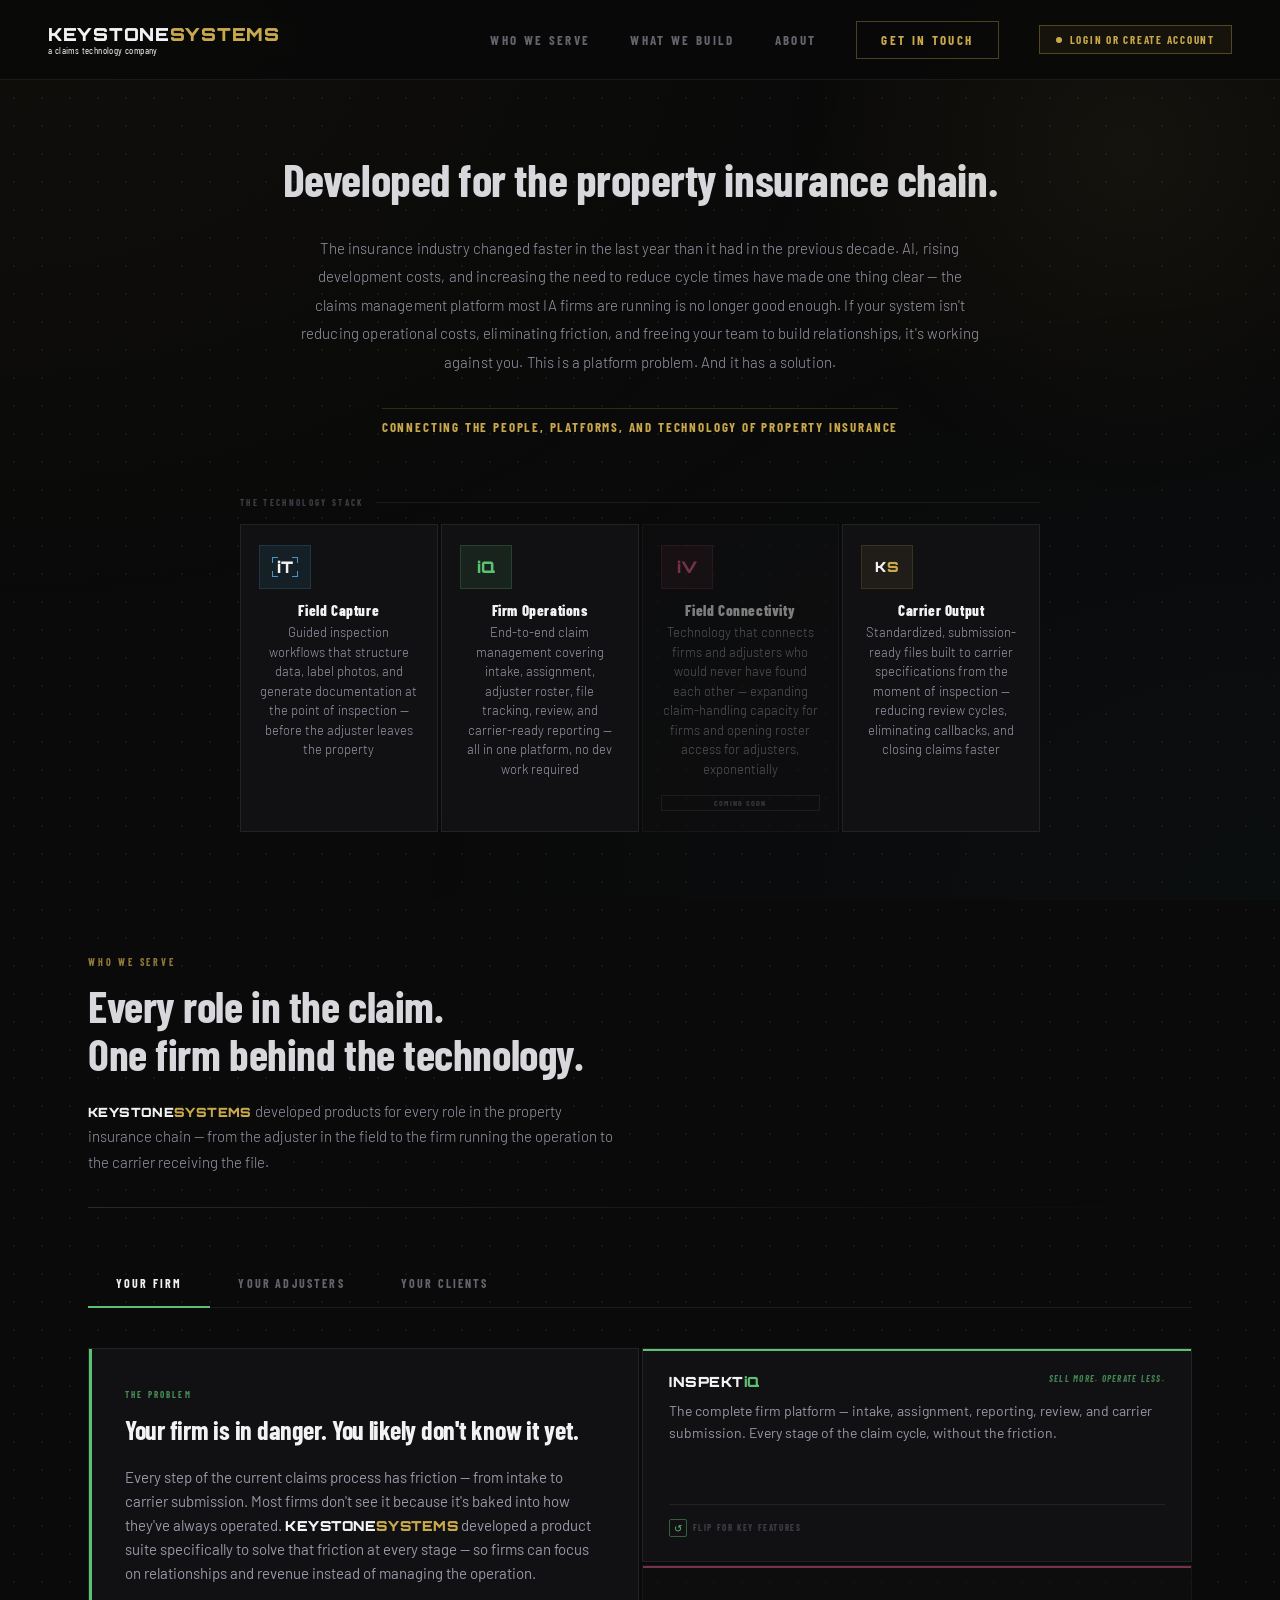
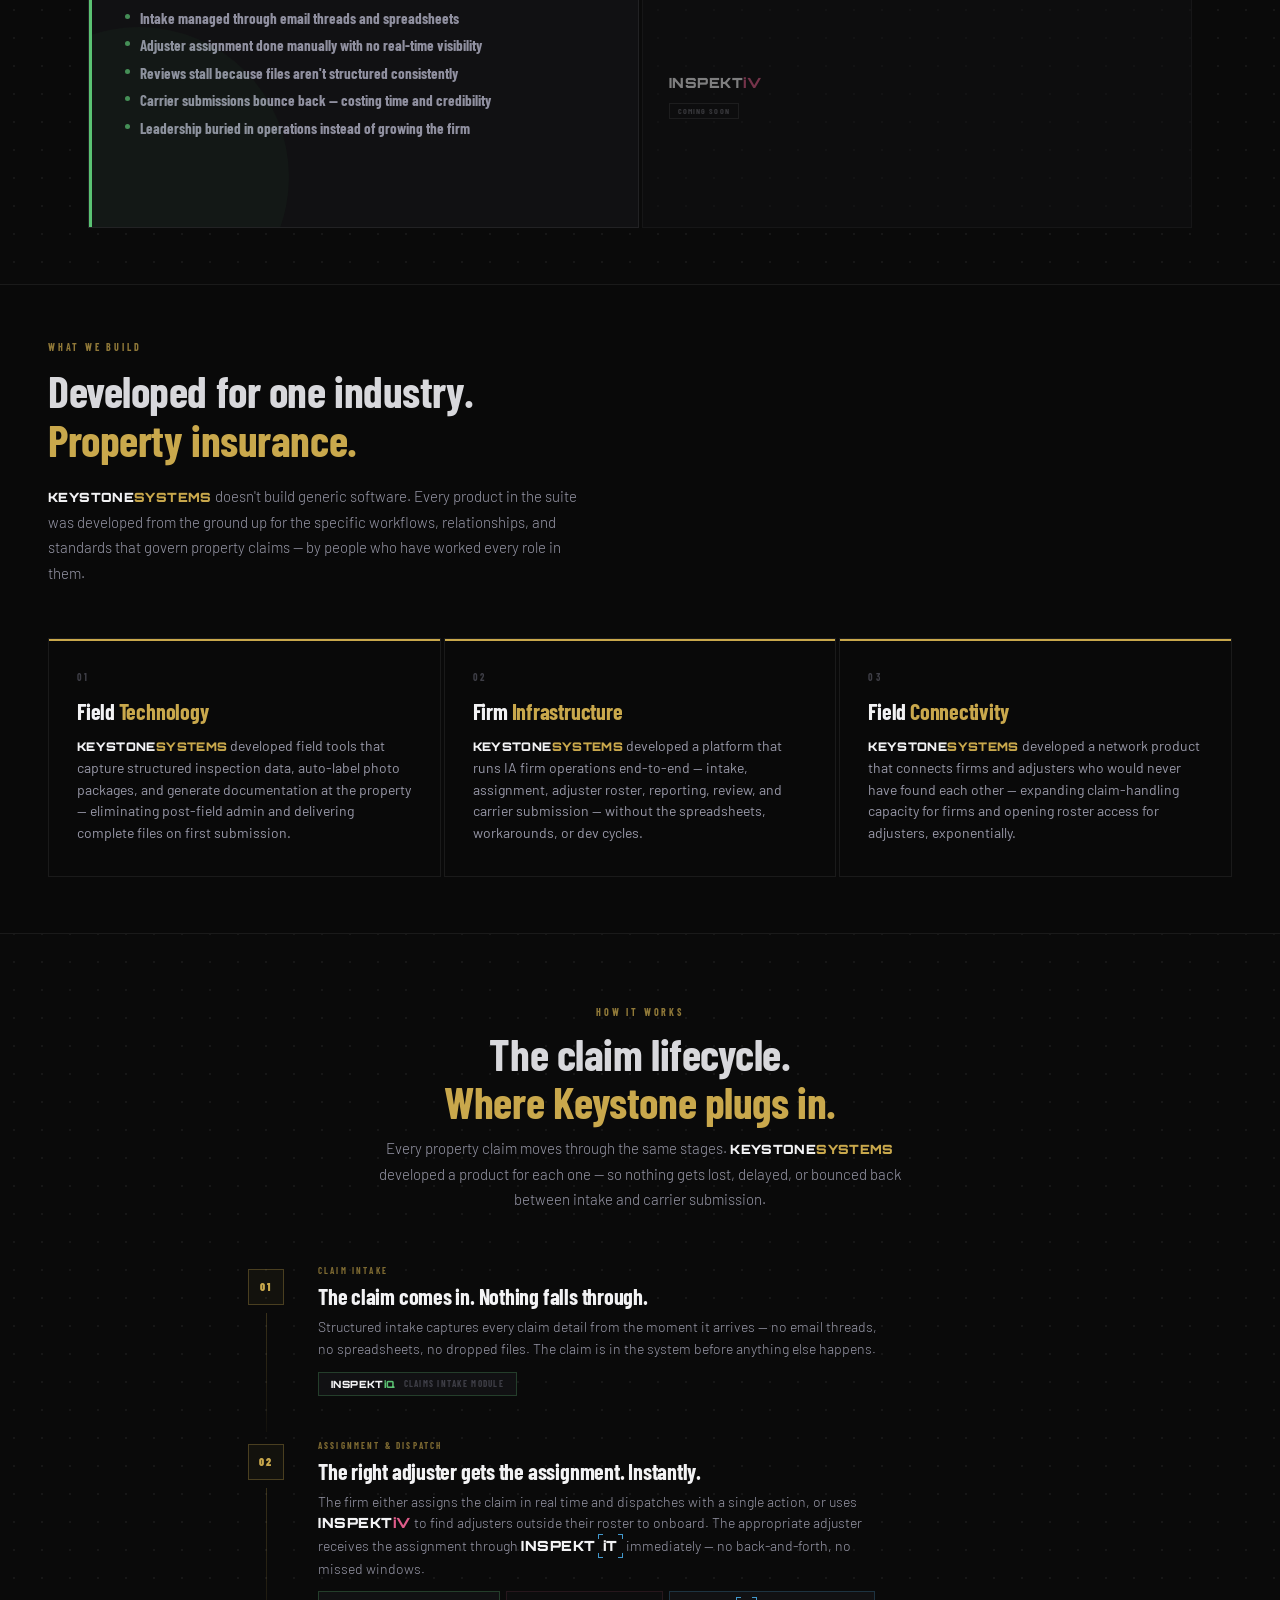
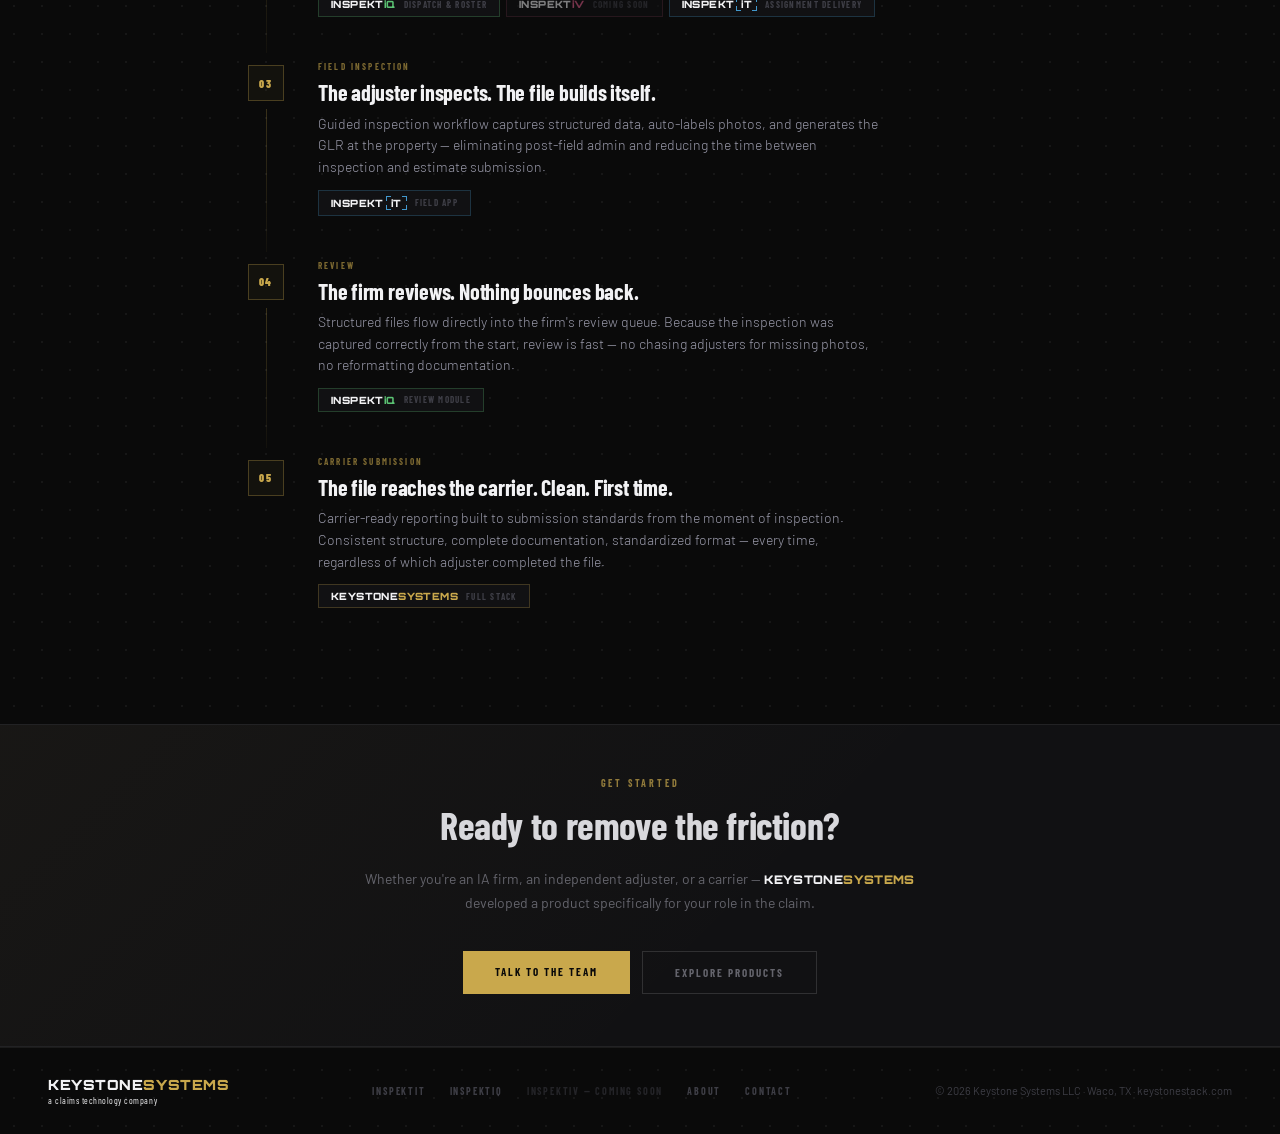
==== index.html @ b34ce280 "Update page metadata: title, meta description, OG tags, Twitter cards, and JSON-LD structured data" ====
<!DOCTYPE html>
<html lang="en">
<head>
<meta charset="UTF-8">
<meta name="viewport" content="width=device-width, initial-scale=1.0">
<title>Keystone Systems | Claims Adjusting Software & Dispatch Tools</title>
<meta name="description" content="Claims management software for IA firms. Dispatch adjusters in real time, source talent outside your roster, and deliver assignments instantly with Keystone.">
<meta name="robots" content="index, follow, max-snippet:-1, max-image-preview:large">
<meta name="keywords" content="claims adjusting software, adjuster dispatch, IA firm software, independent adjusting, roster management, claims management platform, InspektiQ, InspektiV, InspektiT">
<link rel="canonical" href="https://keystonestack.com/">
<meta property="og:title" content="Keystone Systems | Claims Adjusting Software & Dispatch Tools">
<meta property="og:description" content="Claims management software for IA firms. Dispatch adjusters in real time, source talent outside your roster, and deliver assignments instantly.">
<meta property="og:type" content="website">
<meta property="og:url" content="https://keystonestack.com">
<meta property="og:image" content="https://keystonestack.com/og-image.png">
<meta name="twitter:card" content="summary_large_image">
<meta name="twitter:title" content="Keystone Systems | Claims Adjusting Software & Dispatch Tools">
<meta name="twitter:description" content="Claims management software for IA firms. Dispatch, source, and assign adjusters — all from one platform.">
<link rel="stylesheet" href="assets/css/shared.css">
<script type="application/ld+json">
{
  "@context": "https://schema.org",
  "@type": "SoftwareApplication",
  "name": "Keystone Systems",
  "applicationCategory": "BusinessApplication",
  "operatingSystem": "Web",
  "url": "https://keystonestack.com",
  "description": "Claims adjusting software suite for independent adjusting firms. Includes InspektiQ for real-time dispatch and roster management, InspektiV for sourcing adjusters outside your roster, and InspektiT for instant assignment delivery.",
  "offers": {
    "@type": "Offer",
    "price": "0",
    "priceCurrency": "USD",
    "description": "Contact for pricing"
  },
  "provider": {
    "@type": "Organization",
    "name": "Keystone Systems LLC",
    "url": "https://keystonestack.com"
  },
  "featureList": [
    "Real-time adjuster dispatch",
    "Roster management",
    "Adjuster sourcing and onboarding",
    "Instant assignment delivery",
    "Claims workflow automation"
  ]
}
</script>
<style>
  body {
    background-image: radial-gradient(rgba(255,255,255,0.055) 1px, transparent 1px);
    background-size: 28px 28px;
    overflow-x: hidden;
  }

  html { scroll-behavior: smooth; }

  /* Soft vignette */
  body::before {
    content: '';
    position: fixed; inset: 0;
    background:
      radial-gradient(ellipse at 0% 0%, rgba(201,168,76,0.03) 0%, transparent 50%),
      radial-gradient(ellipse at 100% 100%, rgba(66,152,204,0.03) 0%, transparent 50%);
    pointer-events: none; z-index: 0;
  }

  .z1 { position: relative; z-index: 1; }

  /* ══════════════════════════
     NAV
  ══════════════════════════ */
  nav {
    position: fixed; top: 0; left: 0; right: 0;
    z-index: 100;
    background: rgba(9,9,9,0.92);
    backdrop-filter: blur(12px);
    -webkit-backdrop-filter: blur(12px);
    border-bottom: 1px solid var(--border);
    display: flex; align-items: center;
    justify-content: space-between;
    padding: 0 48px;
    height: 80px;
  }

  .nav-wordmark {
    text-decoration: none;
    display: inline-block;
    line-height: 1;
  }
  .nav-wordmark-line1 {
    font-family: 'Orbitron', sans-serif;
    font-size: 18px; font-weight: 900;
    letter-spacing: .04em;
    color: var(--white);
    display: block;
    white-space: nowrap;
  }
  .nav-wordmark-line1 .sys { color: var(--bronze); }
  .nav-sub {
    font-family: 'Barlow Condensed', sans-serif;
    font-size: 10px; font-weight: 400;
    letter-spacing: .04em;
    color: var(--white);
    display: block;
    margin-top: 2px;
    transform-origin: left center;
    white-space: nowrap;
  }

  .nav-links {
    display: flex; align-items: center; gap: 40px;
  }
  .nav-link {
    font-family: 'Barlow Condensed', sans-serif;
    font-size: 13px; font-weight: 700;
    letter-spacing: .18em; text-transform: uppercase;
    color: var(--muted); text-decoration: none;
    transition: color .2s;
  }
  .nav-link:hover { color: var(--white); }

  .nav-cta {
    font-family: 'Barlow Condensed', sans-serif;
    font-size: 13px; font-weight: 700;
    letter-spacing: .18em; text-transform: uppercase;
    color: var(--bronze);
    border: 1px solid rgba(201,168,76,.35);
    padding: 10px 24px;
    text-decoration: none;
    transition: background .2s, color .2s;
  }
  .nav-cta:hover {
    background: var(--bronze);
    color: var(--black);
  }

  /* ══════════════════════════
     HERO
  ══════════════════════════ */
  .hero {
    min-height: 100vh;
    display: flex; flex-direction: column;
    justify-content: center;
    padding: 140px 48px 52px;
    position: relative; overflow: hidden;
    text-align: center;
    align-items: center;
  }

  .hero::after {
    content: '';
    position: absolute;
    top: -200px; right: -200px;
    width: 700px; height: 700px;
    border-radius: 50%;
    background: radial-gradient(circle, rgba(201,168,76,0.06) 0%, transparent 70%);
    pointer-events: none;
  }

  .hero-inner {
    max-width: 800px;
    margin: 0 auto; width: 100%;
    display: flex; flex-direction: column;
    align-items: center;
  }

  .hero-eyebrow {
    font-family: 'Barlow Condensed', sans-serif;
    font-size: 10px; font-weight: 700;
    letter-spacing: .3em; text-transform: uppercase;
    color: var(--bronze); opacity: .8;
    margin-bottom: 24px;
    animation: fadeUp .6s ease both;
  }

  .hero-headline {
    font-family: 'Barlow Condensed', sans-serif;
    font-size: clamp(28px, 4vw, 46px);
    font-weight: 700;
    letter-spacing: -.01em;
    line-height: 1;
    color: #d8d8dc;
    max-width: 900px;
    margin-bottom: 32px;
    animation: fadeUp .6s ease .08s both;
    white-space: nowrap;
  }

  .hero-headline em {
    font-style: normal;
    color: transparent;
    -webkit-text-stroke: 1px rgba(201,168,76,.5);
  }

  .hero-sub {
    font-family: 'Barlow', sans-serif;
    font-size: 15px; font-weight: 300;
    line-height: 1.9; color: #9898a8;
    max-width: 680px;
    margin-bottom: 32px;
    animation: fadeUp .6s ease .16s both;
    text-align: center;
    letter-spacing: .01em;
  }

  .hero-tagline {
    font-family: 'Barlow Condensed', sans-serif;
    font-size: 13px; font-weight: 700;
    letter-spacing: .14em; text-transform: uppercase;
    color: var(--bronze);
    padding: 10px 0;
    border-top: 1px solid rgba(201,168,76,.2);
    display: inline-block;
    animation: fadeUp .6s ease .24s both;
  }

  /* ══════════════════════════
     TECH STACK OVERVIEW
  ══════════════════════════ */
  .stack-overview {
    margin-top: 52px;
    animation: fadeUp .6s ease .28s both;
  }

  .stack-label {
    font-family: 'Barlow Condensed', sans-serif;
    font-size: 9px; font-weight: 700;
    letter-spacing: .26em; text-transform: uppercase;
    color: var(--muted-2); margin-bottom: 16px;
    display: flex; align-items: center; gap: 12px;
  }
  .stack-label::after {
    content: ''; flex: 1; height: 1px;
    background: var(--border);
  }

  .stack-grid {
    display: grid;
    grid-template-columns: repeat(4, 1fr);
    gap: 3px;
  }

  .stack-item {
    background: var(--surface);
    border: 1px solid var(--border);
    padding: 20px 18px;
    display: flex; flex-direction: column; gap: 12px;
    transition: border-color .25s;
  }
  .stack-item:hover { border-color: var(--border-hi); }

  .stack-icon {
    width: 52px; height: 44px;
    border: 1px solid;
    display: flex; align-items: center; justify-content: center;
    flex-shrink: 0;
    padding: 0 6px;
  }

  .stack-name {
    font-family: 'Barlow Condensed', sans-serif;
    font-size: 15px; font-weight: 800;
    letter-spacing: .04em; color: var(--white);
    margin-bottom: 4px;
  }

  .stack-desc {
    font-family: 'Barlow', sans-serif;
    font-size: 13px; font-weight: 300;
    color: #9898a8; line-height: 1.5;
  }

  /* hero suite — FIX: was missing .hero-suite selector */
  .hero-suite {
    display: flex; gap: 3px;
    margin-top: 64px;
    animation: fadeUp .6s ease .32s both;
  }

  .suite-item {
    background: var(--surface);
    border: 1px solid var(--border);
    padding: 16px 20px;
    flex: 1;
    position: relative; overflow: hidden;
    transition: border-color .25s, transform .25s;
    cursor: default;
  }
  .suite-item::before {
    content: '';
    position: absolute; top: 0; left: 0; right: 0; height: 2px;
    background: var(--item-accent);
  }
  .suite-item:hover {
    border-color: color-mix(in srgb, var(--item-accent) 35%, transparent);
    transform: translateY(-2px);
  }

  .suite-wm {
    font-family: 'Orbitron', sans-serif;
    font-size: 11px; font-weight: 900;
    letter-spacing: .04em; color: var(--white);
    margin-bottom: 6px;
    display: inline-flex; align-items: center;
  }
  .suite-wm .acc { color: var(--item-accent); }

  /* iT bracket */
  .bk { position: relative; display: inline-flex; align-items: center; padding: 1px 5px; margin-left: 2px; }
  .bk .c { position: absolute; width: 5px; height: 5px; border-style: solid; border-width: 0; border-color: var(--blue); }
  .bk .c.tl { top:0;left:0;border-top-width:1.2px;border-left-width:1.2px; }
  .bk .c.tr { top:0;right:0;border-top-width:1.2px;border-right-width:1.2px; }
  .bk .c.bl { bottom:0;left:0;border-bottom-width:1.2px;border-left-width:1.2px; }
  .bk .c.br { bottom:0;right:0;border-bottom-width:1.2px;border-right-width:1.2px; }

  .suite-tag {
    font-family: 'Barlow Condensed', sans-serif;
    font-size: 10px; font-weight: 700;
    letter-spacing: .14em; text-transform: uppercase;
    color: var(--muted-2);
  }

  /* Coming Soon suite item */
  .suite-item.coming-soon {
    opacity: 0.5;
    cursor: default;
  }
  .suite-item.coming-soon:hover {
    border-color: var(--border);
    transform: none;
  }
  .coming-soon-pill {
    font-family: 'Barlow Condensed', sans-serif;
    font-size: 8px; font-weight: 700;
    letter-spacing: .14em; text-transform: uppercase;
    color: var(--muted);
    padding: 2px 8px;
    border: 1px solid var(--border-hi);
    display: inline-block;
    margin-top: 4px;
  }

  /* ══════════════════════════
     SECTION SHARED
  ══════════════════════════ */
  section {
    padding: 56px 48px;
    max-width: 1200px;
    margin: 0 auto;
  }

  .section-eyebrow {
    font-family: 'Barlow Condensed', sans-serif;
    font-size: 10px; font-weight: 700;
    letter-spacing: .28em; text-transform: uppercase;
    color: var(--bronze); opacity: .7;
    margin-bottom: 14px;
  }

  .section-heading {
    font-family: 'Barlow Condensed', sans-serif;
    font-size: clamp(28px, 3.5vw, 44px);
    font-weight: 700; letter-spacing: -.01em;
    line-height: 1.1; color: #d8d8dc;
    margin-bottom: 20px;
  }

  .section-sub {
    font-size: 15px; font-weight: 300;
    color: #9898a8; line-height: 1.7;
    max-width: 540px; margin-bottom: 32px;
  }

  .section-rule {
    width: 100%; height: 1px;
    background: linear-gradient(90deg, var(--border-hi), transparent);
    margin-bottom: 52px;
  }

  /* ══════════════════════════
     AUDIENCE TABS
  ══════════════════════════ */
  .tabs-wrap {
    border-bottom: 1px solid var(--border);
    margin-bottom: 40px;
    display: flex; gap: 0;
  }

  .tab-btn {
    font-family: 'Barlow Condensed', sans-serif;
    font-size: 12px; font-weight: 700;
    letter-spacing: .18em; text-transform: uppercase;
    color: var(--muted);
    padding: 16px 28px;
    border: none; background: none;
    cursor: pointer;
    position: relative;
    transition: color .2s;
    border-bottom: 2px solid transparent;
    margin-bottom: -1px;
  }
  .tab-btn:hover { color: var(--white); }
  .tab-btn.active {
    color: var(--white);
    border-bottom-color: var(--tab-accent);
  }

  .tab-panel { display: none; }
  .tab-panel.active { display: block; animation: fadeUp .35s ease both; }

  .audience-layout {
    display: grid;
    grid-template-columns: 1fr 1fr;
    gap: 3px;
    min-height: 480px;
  }

  .pain-panel {
    background: var(--surface);
    border: 1px solid var(--border);
    padding: 40px 36px;
    position: relative; overflow: hidden;
  }
  .pain-panel::before {
    content: '';
    position: absolute; top: 0; left: 0; bottom: 0; width: 3px;
    background: var(--panel-accent);
  }
  .pain-panel::after {
    content: '';
    position: absolute; bottom: -100px; left: -100px;
    width: 300px; height: 300px; border-radius: 50%;
    background: var(--panel-accent);
    opacity: .04; pointer-events: none;
  }

  .pain-label {
    font-family: 'Barlow Condensed', sans-serif;
    font-size: 9px; font-weight: 700;
    letter-spacing: .24em; text-transform: uppercase;
    color: var(--panel-accent); opacity: .7;
    margin-bottom: 16px;
  }

  .pain-who {
    font-family: 'Barlow Condensed', sans-serif;
    font-size: 26px; font-weight: 700;
    letter-spacing: -.01em; line-height: 1.1;
    color: var(--white); margin-bottom: 20px;
  }

  .pain-text {
    font-size: 15px; font-weight: 400;
    line-height: 1.6; color: #9898a8;
    margin-bottom: 24px;
  }

  .pain-points {
    list-style: none;
    display: flex; flex-direction: column; gap: 8px;
  }
  .pain-points li {
    font-family: 'Barlow Condensed', sans-serif;
    font-size: 15px; font-weight: 700;
    color: #9090a0;
    display: flex; align-items: flex-start; gap: 10px;
    line-height: 1.3;
  }
  .pain-points li::before {
    content: '';
    width: 5px; height: 5px; border-radius: 50%;
    background: var(--panel-accent);
    flex-shrink: 0; margin-top: 5px; opacity: .7;
  }

  /* ══════════════════════════
     PRODUCT FLIP CARDS
  ══════════════════════════ */
  .products-panel {
    display: flex; flex-direction: column; gap: 3px;
  }

  .pfc-wrap {
    flex: 1;
    perspective: 1100px;
    cursor: pointer;
    min-height: 200px;
  }

  .pfc-inner {
    position: relative;
    width: 100%; height: 100%;
    min-height: 200px;
    transform-style: preserve-3d;
    transition: transform .52s cubic-bezier(.4,0,.2,1);
  }

  .pfc-wrap.flipped .pfc-inner {
    transform: rotateY(180deg);
  }

  .pfc-face {
    position: absolute; inset: 0;
    backface-visibility: hidden;
    -webkit-backface-visibility: hidden;
    background: var(--surface);
    border: 1px solid var(--border);
    padding: 24px 26px;
    display: flex; flex-direction: column;
    transition: border-color .25s;
    overflow: hidden;
  }
  .pfc-face::before {
    content: '';
    position: absolute; top: 0; left: 0; right: 0; height: 2px;
    background: var(--prod-accent);
  }
  .pfc-wrap:hover .pfc-face {
    border-color: color-mix(in srgb, var(--prod-accent) 35%, transparent);
  }

  .pfc-back {
    transform: rotateY(180deg);
  }

  .flip-hint-row {
    display: flex; align-items: center; gap: 6px;
    margin-top: auto; padding-top: 14px;
    border-top: 1px solid var(--border);
  }
  .flip-hint-icon {
    width: 18px; height: 18px;
    border: 1px solid color-mix(in srgb, var(--prod-accent) 45%, transparent);
    border-radius: 2px;
    display: flex; align-items: center; justify-content: center;
    font-size: 10px;
    color: var(--prod-accent);
    animation: hint-spin 3s ease-in-out infinite;
    flex-shrink: 0;
  }
  @keyframes hint-spin {
    0%,70%,100% { transform: rotateY(0deg); }
    35%          { transform: rotateY(160deg); }
  }
  .flip-hint-text {
    font-family: 'Barlow Condensed', sans-serif;
    font-size: 9px; font-weight: 700;
    letter-spacing: .18em; text-transform: uppercase;
    color: var(--muted-2);
    transition: color .2s;
  }
  .pfc-wrap:hover .flip-hint-text { color: var(--prod-accent); }

  .flip-back-row {
    display: flex; align-items: center; gap: 6px;
    margin-top: auto; padding-top: 14px;
    border-top: 1px solid var(--border);
  }
  .flip-back-btn {
    font-family: 'Barlow Condensed', sans-serif;
    font-size: 9px; font-weight: 700;
    letter-spacing: .18em; text-transform: uppercase;
    color: var(--muted-2);
    display: flex; align-items: center; gap: 5px;
    transition: color .2s;
    background: none; border: none; cursor: pointer; padding: 0;
  }
  .flip-back-btn:hover { color: var(--prod-accent); }
  .flip-back-btn::before { content: '\2190'; }

  .pfc-prod-header {
    display: flex; align-items: flex-start;
    justify-content: space-between; gap: 8px;
    margin-bottom: 10px;
  }
  .pfc-prod-wm {
    font-family: 'Orbitron', sans-serif;
    font-size: 14px; font-weight: 900;
    letter-spacing: .04em; color: var(--white);
    display: inline-flex; align-items: center;
  }
  .pfc-prod-wm .acc { color: var(--prod-accent); }
  .pfc-tagline {
    font-family: 'Barlow Condensed', sans-serif;
    font-size: 9px; font-weight: 700;
    letter-spacing: .14em; text-transform: uppercase;
    color: var(--prod-accent); opacity: .65;
    font-style: italic; text-align: right;
    max-width: 160px;
  }
  .pfc-desc {
    font-size: 14px; color: #9898a8;
    line-height: 1.55; flex: 1;
  }

  .pfc-back-label {
    font-family: 'Barlow Condensed', sans-serif;
    font-size: 9px; font-weight: 700;
    letter-spacing: .22em; text-transform: uppercase;
    color: var(--prod-accent); opacity: .7;
    margin-bottom: 12px;
  }
  .pfc-features {
    list-style: none;
    display: flex; flex-direction: column; gap: 6px;
    flex: 1;
  }
  .pfc-features li {
    font-family: 'Barlow Condensed', sans-serif;
    font-size: 14px; font-weight: 700;
    color: #9898a8;
    display: flex; align-items: flex-start; gap: 8px;
    line-height: 1.3;
  }
  .pfc-features li::before {
    content: '\2014';
    color: var(--prod-accent); flex-shrink: 0; font-weight: 700;
  }
  .pfc-cta {
    font-family: 'Barlow Condensed', sans-serif;
    font-size: 10px; font-weight: 700;
    letter-spacing: .18em; text-transform: uppercase;
    color: var(--prod-accent);
    text-decoration: none;
    display: inline-flex; align-items: center; gap: 5px;
    margin-right: auto;
    transition: gap .2s;
  }
  .pfc-cta:hover { gap: 9px; }
  .pfc-cta::after { content: '\2192'; }

  /* Coming Soon product card (replaces INSPEKTiV flip cards) */
  .pfc-coming-soon {
    flex: 1;
    min-height: 200px;
    background: var(--surface);
    border: 1px solid var(--border);
    padding: 24px 26px;
    display: flex; flex-direction: column;
    justify-content: center;
    align-items: flex-start;
    position: relative; overflow: hidden;
    opacity: 0.5;
  }
  .pfc-coming-soon::before {
    content: '';
    position: absolute; top: 0; left: 0; right: 0; height: 2px;
    background: var(--rose);
  }

  /* ══════════════════════════
     WHAT WE BUILD
  ══════════════════════════ */
  .build-section {
    padding: 56px 48px;
    border-top: 1px solid var(--border);
    border-bottom: 1px solid var(--border);
    background: var(--black);
  }
  .build-inner {
    max-width: 1200px; margin: 0 auto;
  }

  .build-grid {
    display: grid;
    grid-template-columns: repeat(3, 1fr);
    gap: 3px;
    margin-top: 52px;
  }

  .build-card {
    background: var(--black);
    border: 1px solid var(--border);
    padding: 32px 28px;
    position: relative; overflow: hidden;
    transition: border-color .25s;
  }
  .build-card::before {
    content: '';
    position: absolute; top: 0; left: 0; right: 0; height: 2px;
    background: var(--bronze);
  }
  .build-card:hover { border-color: rgba(201,168,76,.3); }

  .build-num {
    font-family: 'Barlow Condensed', sans-serif;
    font-size: 10px; font-weight: 700;
    letter-spacing: .22em; text-transform: uppercase;
    color: var(--muted-2); margin-bottom: 16px;
  }

  .build-title {
    font-family: 'Barlow Condensed', sans-serif;
    font-size: 22px; font-weight: 700;
    letter-spacing: -.01em; line-height: 1.1;
    color: var(--white); margin-bottom: 12px;
  }
  .build-title span { color: var(--bronze); }

  .build-body {
    font-size: 14px; color: #9898a8;
    line-height: 1.55;
  }

  /* ══════════════════════════
     HOW IT WORKS
  ══════════════════════════ */
  .hiw-wrap {
    max-width: 900px;
    margin: 0 auto;
    padding: 72px 48px;
  }

  .hiw-header {
    margin-bottom: 52px;
    display: flex; flex-direction: column; align-items: center;
  }

  .hiw-sub {
    font-size: 15px; font-weight: 300;
    color: #9898a8; line-height: 1.7;
    max-width: 540px; text-align: center;
  }

  .hiw-timeline {
    display: flex; flex-direction: column;
  }

  .hiw-step {
    display: grid;
    grid-template-columns: 56px 1fr;
    gap: 24px;
  }

  .hiw-step-left {
    display: flex; flex-direction: column; align-items: center;
    padding-top: 4px;
  }

  .hiw-num {
    font-family: 'Barlow Condensed', sans-serif;
    font-size: 11px; font-weight: 900;
    letter-spacing: .14em;
    color: var(--bronze);
    width: 36px; height: 36px;
    border: 1px solid rgba(201,168,76,.3);
    display: flex; align-items: center; justify-content: center;
    flex-shrink: 0;
    background: rgba(201,168,76,.05);
  }

  .hiw-connector {
    flex: 1;
    width: 1px;
    background: linear-gradient(to bottom, rgba(201,168,76,.25), rgba(201,168,76,.05));
    margin: 8px 0;
    min-height: 40px;
  }

  .hiw-step-right {
    padding-bottom: 44px;
  }

  .hiw-stage-label {
    font-family: 'Barlow Condensed', sans-serif;
    font-size: 9px; font-weight: 700;
    letter-spacing: .24em; text-transform: uppercase;
    color: var(--bronze); opacity: .6;
    margin-bottom: 8px;
  }

  .hiw-stage-title {
    font-family: 'Barlow Condensed', sans-serif;
    font-size: 22px; font-weight: 700;
    letter-spacing: -.01em; line-height: 1.1;
    color: var(--white); margin-bottom: 8px;
  }

  .hiw-stage-body {
    font-size: 14px; font-weight: 300;
    color: #9898a8; line-height: 1.55;
    max-width: 560px; margin-bottom: 12px;
  }

  .hiw-tags-row {
    display: flex; gap: 6px; flex-wrap: wrap;
  }

  .hiw-product-tag {
    display: inline-flex; align-items: center; gap: 8px;
    background: var(--surface);
    border: 1px solid color-mix(in srgb, var(--tag-c) 25%, transparent);
    padding: 5px 12px;
  }

  .hiw-tag-label {
    font-family: 'Barlow Condensed', sans-serif;
    font-size: 9px; font-weight: 700;
    letter-spacing: .14em; text-transform: uppercase;
    color: var(--muted-2);
  }

  /* ══════════════════════════
     CTA BAND
  ══════════════════════════ */
  .cta-band {
    background: var(--surface);
    border-top: 1px solid var(--border);
    border-bottom: 1px solid var(--border);
    padding: 52px 48px;
    text-align: center;
    position: relative; overflow: hidden;
  }
  .cta-band::before {
    content: '';
    position: absolute; inset: 0;
    background: linear-gradient(135deg, rgba(201,168,76,.04) 0%, transparent 60%);
    pointer-events: none;
  }
  .cta-band-inner { max-width: 600px; margin: 0 auto; position: relative; }

  .cta-band-headline {
    font-family: 'Barlow Condensed', sans-serif;
    font-size: clamp(24px, 3.5vw, 38px);
    font-weight: 700; letter-spacing: -.01em;
    color: #d8d8dc; margin-bottom: 20px; line-height: 1.1;
  }

  .cta-band-sub {
    font-size: 14px; color: var(--muted);
    line-height: 1.7; margin-bottom: 36px;
  }

  .cta-buttons {
    display: flex; gap: 12px;
    justify-content: center; flex-wrap: wrap;
  }

  .btn-primary {
    font-family: 'Barlow Condensed', sans-serif;
    font-size: 11px; font-weight: 700;
    letter-spacing: .18em; text-transform: uppercase;
    background: var(--bronze); color: var(--black);
    padding: 14px 32px; text-decoration: none;
    transition: opacity .2s;
    display: inline-block;
  }
  .btn-primary:hover { opacity: .85; }

  .btn-secondary {
    font-family: 'Barlow Condensed', sans-serif;
    font-size: 11px; font-weight: 700;
    letter-spacing: .18em; text-transform: uppercase;
    border: 1px solid var(--border-hi);
    color: var(--muted);
    padding: 14px 32px; text-decoration: none;
    transition: border-color .2s, color .2s;
    display: inline-block;
  }
  .btn-secondary:hover { border-color: var(--white); color: var(--white); }

  /* ══════════════════════════
     FOOTER
  ══════════════════════════ */
  footer {
    padding: 28px 48px;
    border-top: 1px solid var(--border);
    display: flex; align-items: center;
    justify-content: space-between; flex-wrap: wrap; gap: 16px;
  }

  .footer-wm {
    font-family: 'Orbitron', sans-serif;
    font-size: 13px; font-weight: 900;
    letter-spacing: .04em; color: var(--white);
    display: flex; flex-direction: column;
  }
  .footer-wm .sys { color: var(--bronze); }

  .footer-links {
    display: flex; gap: 24px; flex-wrap: wrap;
  }
  .footer-link {
    font-family: 'Barlow Condensed', sans-serif;
    font-size: 10px; font-weight: 700;
    letter-spacing: .18em; text-transform: uppercase;
    color: var(--muted-2); text-decoration: none;
    transition: color .2s;
  }
  .footer-link:hover { color: var(--white); }

  .footer-copy {
    font-size: 11px; color: var(--muted-2);
  }

  /* ══════════════════════════
     ANIMATIONS
  ══════════════════════════ */
  @keyframes fadeUp {
    from { opacity: 0; transform: translateY(16px); }
    to   { opacity: 1; transform: translateY(0); }
  }

  /* ══════════════════════════
     RESPONSIVE
  ══════════════════════════ */
  @media (max-width: 960px) {
    nav { padding: 0 24px; }
    .nav-links { display: none; }
    .hero { padding: 100px 24px 60px; }
    section { padding: 60px 24px; }
    .build-section { padding: 60px 24px; }
    .cta-band { padding: 60px 24px; }
    footer { padding: 32px 24px; }
    .audience-layout { grid-template-columns: 1fr; }
    .build-grid { grid-template-columns: 1fr; }
    .stack-grid { grid-template-columns: 1fr 1fr; }
    .hero-suite { flex-direction: column; }
  }

  /* ── Inspekt Account nav button ── */
  .nav-account {
    display:inline-flex; align-items:center; gap:8px;
    font-family:'Barlow Condensed',sans-serif; font-size:11px; font-weight:700;
    letter-spacing:.16em; text-transform:uppercase;
    padding:7px 16px; border:1px solid rgba(201,168,76,.35);
    color:var(--bronze); background:rgba(201,168,76,.06);
    cursor:pointer; transition:all .2s; text-decoration:none;
  }
  .nav-account:hover { background:rgba(201,168,76,.12); border-color:var(--bronze); color:var(--white); }
  .nav-account-dot { width:6px; height:6px; border-radius:50%; background:var(--bronze); }

  /* ── Modal ── */
  .ia-overlay {
    position:fixed; inset:0; background:rgba(5,5,7,.92);
    z-index:500; display:flex; align-items:flex-start; justify-content:center;
    padding-top:24px; overflow-y:auto;
    opacity:0; pointer-events:none; transition:opacity .25s;
  }
  .ia-overlay.open { opacity:1; pointer-events:all; }
  .ia-modal {
    background:#0d0d10; border:1px solid rgba(255,255,255,.1);
    width:100%; max-width:460px; margin:16px;
    animation:iaIn .22s ease; position:relative;
    display:flex; flex-direction:column;
    max-height:calc(100vh - 48px);
  }
  @keyframes iaIn { from{transform:translateY(20px);opacity:0;} to{transform:translateY(0);opacity:1;} }
  .ia-modal-close {
    position:absolute; top:14px; right:16px; background:none; border:none;
    font-family:'Barlow Condensed',sans-serif; font-size:10px; font-weight:700;
    letter-spacing:.16em; text-transform:uppercase; color:#5a5a6a;
    cursor:pointer; transition:color .15s;
  }
  .ia-modal-close:hover { color:var(--white); }

  .ia-header {
    padding:28px 32px 20px;
    border-bottom:1px solid rgba(255,255,255,.06);
  }
  .ia-logo { font-family:'Orbitron',sans-serif; font-weight:900; font-size:11px;
    letter-spacing:.04em; color:var(--white); margin-bottom:10px; }
  .ia-logo span { color:var(--bronze); }
  .ia-title { font-family:'Barlow Condensed',sans-serif; font-size:22px; font-weight:900;
    color:var(--white); margin-bottom:4px; }
  .ia-sub { font-size:12px; color:#7a7a86; line-height:1.5; }

  .ia-tabs { display:flex; border-bottom:1px solid rgba(255,255,255,.06); }
  .ia-tab {
    flex:1; font-family:'Barlow Condensed',sans-serif; font-size:10px; font-weight:700;
    letter-spacing:.16em; text-transform:uppercase; padding:12px;
    text-align:center; cursor:pointer; color:#5a5a6a;
    border-bottom:2px solid transparent; background:none; border-top:none;
    border-left:none; border-right:none; transition:all .15s;
  }
  .ia-tab.active { color:var(--bronze); border-bottom-color:var(--bronze); }

  .ia-body { padding:24px 32px 28px; overflow-y:auto; flex:1; }
  .ia-field { margin-bottom:14px; }
  .ia-label {
    display:block; font-family:'Barlow Condensed',sans-serif; font-size:9px;
    font-weight:700; letter-spacing:.18em; text-transform:uppercase;
    color:#5a5a6a; margin-bottom:5px;
  }
  .ia-input {
    width:100%; background:rgba(255,255,255,.04); border:1px solid rgba(255,255,255,.1);
    color:var(--white); font-family:'Barlow',sans-serif; font-size:13px;
    padding:10px 12px; outline:none; transition:border-color .15s;
  }
  .ia-input:focus { border-color:rgba(201,168,76,.5); }
  .ia-input::placeholder { color:#3a3a46; }
  .ia-btn {
    width:100%; padding:12px; margin-top:6px;
    font-family:'Barlow Condensed',sans-serif; font-size:11px; font-weight:900;
    letter-spacing:.18em; text-transform:uppercase;
    background:var(--bronze); color:#000; border:none; cursor:pointer;
    transition:background .15s;
  }
  .ia-btn:hover { background:#d4b55a; }

  .ia-note {
    font-size:10px; color:#4a4a56; text-align:center; margin-top:14px;
    line-height:1.6; font-family:'Barlow',sans-serif;
  }

  .ia-panel { display:block; }
  .ia-panel.hidden { display:none; }

  /* Role selector */
  .ia-roles { display:flex; gap:6px; margin-bottom:16px; }
  .ia-role {
    flex:1; padding:9px 8px; text-align:center; border:1px solid rgba(255,255,255,.08);
    background:rgba(255,255,255,.02); cursor:pointer; transition:all .15s;
    font-family:'Barlow Condensed',sans-serif; font-size:10px; font-weight:700;
    letter-spacing:.1em; text-transform:uppercase; color:#5a5a6a;
  }
  .ia-role:hover { border-color:rgba(255,255,255,.16); color:var(--white); }
  .ia-role.selected { border-color:rgba(201,168,76,.4); color:var(--bronze); background:rgba(201,168,76,.05); }

  /* Early access confirmation */
  .ea-confirm {
    display:none; text-align:center; padding:16px 0 8px;
  }
  .ea-confirm.show { display:block; animation: fadeUp .3s ease both; }
  .ea-confirm-msg {
    font-family:'Barlow Condensed',sans-serif; font-size:14px; font-weight:700;
    color:var(--bronze); margin-bottom:4px;
  }
  .ea-confirm-sub {
    font-size:11px; color:#5a5a6a;
  }
</style>
</head>
<body>

<!-- NAV -->
<nav>
  <a href="#" class="nav-wordmark" id="nav-lockup">
    <span class="nav-wordmark-line1">KEYSTONE<span class="sys">SYSTEMS</span></span>
    <span class="nav-sub" id="nav-tagline">a claims technology company</span>
  </a>
  <div class="nav-links">
    <a href="#who-we-serve" class="nav-link">Who We Serve</a>
    <a href="#what-we-build" class="nav-link">What We Build</a>
    <a href="#about" class="nav-link">About</a>
    <a href="#contact" class="nav-cta">Get In Touch</a>
    <button class="nav-account" onclick="openIA()"><span class="nav-account-dot"></span>Login or Create Account</button>
  </div>
</nav>

<!-- HERO -->
<div class="hero z1">
  <div class="hero-inner">

    <h1 class="hero-headline">Developed for the property insurance chain.</h1>

    <p class="hero-sub">The insurance industry changed faster in the last year than it had in the previous decade. AI, rising development costs, and increasing the need to reduce cycle times have made one thing clear — the claims management platform most IA firms are running is no longer good enough. If your system isn't reducing operational costs, eliminating friction, and freeing your team to build relationships, it's working against you. This is a platform problem. And it has a solution.</p>

    <div class="hero-tagline">
      Connecting the people, platforms, and technology of property insurance
    </div>

    <!-- Tech stack overview -->
    <div class="stack-overview">
      <div class="stack-label">The Technology Stack</div>
      <div class="stack-grid">

        <div class="stack-item">
          <div class="stack-icon" style="background: rgba(66,152,204,.1); border-color: rgba(66,152,204,.2);">
            <span style="font-family:'Orbitron',sans-serif; font-weight:900; font-size:16px; color:var(--white); line-height:1; display:inline-flex; align-items:center;"><span style="position:relative; display:inline-flex; align-items:center; padding:2px 5px;"><span style="position:absolute;top:0;left:0;width:6px;height:6px;border-top:1.5px solid var(--blue);border-left:1.5px solid var(--blue);"></span><span style="position:absolute;top:0;right:0;width:6px;height:6px;border-top:1.5px solid var(--blue);border-right:1.5px solid var(--blue);"></span><span style="position:absolute;bottom:0;left:0;width:6px;height:6px;border-bottom:1.5px solid var(--blue);border-left:1.5px solid var(--blue);"></span><span style="position:absolute;bottom:0;right:0;width:6px;height:6px;border-bottom:1.5px solid var(--blue);border-right:1.5px solid var(--blue);"></span>iT</span></span>
          </div>
          <div class="stack-text">
            <div class="stack-name">Field Capture</div>
            <div class="stack-desc">Guided inspection workflows that structure data, label photos, and generate documentation at the point of inspection — before the adjuster leaves the property</div>
          </div>
        </div>

        <div class="stack-item">
          <div class="stack-icon" style="background: rgba(91,194,115,.1); border-color: rgba(91,194,115,.2);">
            <span style="font-family:'Orbitron',sans-serif; font-weight:900; font-size:16px; color:var(--green); line-height:1;">iQ</span>
          </div>
          <div class="stack-text">
            <div class="stack-name">Firm Operations</div>
            <div class="stack-desc">End-to-end claim management covering intake, assignment, adjuster roster, file tracking, review, and carrier-ready reporting — all in one platform, no dev work required</div>
          </div>
        </div>

        <div class="stack-item" style="opacity:0.5;">
          <div class="stack-icon" style="background: rgba(224,92,138,.1); border-color: rgba(224,92,138,.2);">
            <span style="font-family:'Orbitron',sans-serif; font-weight:900; font-size:16px; color:var(--rose); line-height:1;">iV</span>
          </div>
          <div class="stack-text">
            <div class="stack-name">Field Connectivity</div>
            <div class="stack-desc">Technology that connects firms and adjusters who would never have found each other — expanding claim-handling capacity for firms and opening roster access for adjusters, exponentially</div>
          </div>
          <div class="coming-soon-pill">Coming Soon</div>
        </div>

        <div class="stack-item">
          <div class="stack-icon" style="background: rgba(201,168,76,.08); border-color: rgba(201,168,76,.15);">
            <span style="font-family:'Orbitron',sans-serif; font-weight:900; font-size:14px; letter-spacing:.02em; color:var(--white); line-height:1;">K<span style="color:var(--bronze);">S</span></span>
          </div>
          <div class="stack-text">
            <div class="stack-name">Carrier Output</div>
            <div class="stack-desc">Standardized, submission-ready files built to carrier specifications from the moment of inspection — reducing review cycles, eliminating callbacks, and closing claims faster</div>
          </div>
        </div>

      </div>
    </div>

  </div>
</div>

<!-- WHO WE SERVE -->
<section id="who-we-serve" class="z1">

  <div class="section-eyebrow">Who We Serve</div>
  <h2 class="section-heading">Every role in the claim.<br>One firm behind the technology.</h2>
  <p class="section-sub"><span style="font-family:'Orbitron',sans-serif;font-weight:900;font-size:.85em;letter-spacing:.03em;color:var(--white);vertical-align:baseline;">KEYSTONE<span style="color:var(--bronze);">SYSTEMS</span></span> developed products for every role in the property insurance chain — from the adjuster in the field to the firm running the operation to the carrier receiving the file.</p>
  <div class="section-rule"></div>

  <!-- TABS -->
  <div class="tabs-wrap">
    <button class="tab-btn active" data-tab="firms" style="--tab-accent: var(--green);">Your Firm</button>
    <button class="tab-btn" data-tab="adjusters" style="--tab-accent: var(--blue);">Your Adjusters</button>
    <button class="tab-btn" data-tab="carriers" style="--tab-accent: var(--bronze);">Your Clients</button>
  </div>

  <!-- TAB: IA FIRMS -->
  <div class="tab-panel active" id="tab-firms">
    <div class="audience-layout">

      <div class="pain-panel" style="--panel-accent: var(--green);">
        <div class="pain-label">The Problem</div>
        <div class="pain-who">Your firm is in danger. You likely don't know it yet.</div>
        <p class="pain-text">Every step of the current claims process has friction — from intake to carrier submission. Most firms don't see it because it's baked into how they've always operated. <span style="font-family:'Orbitron',sans-serif; font-weight:900; font-size:.92em; letter-spacing:.04em; color:var(--white);">KEYSTONE<span style="color:var(--bronze);">SYSTEMS</span></span> developed a product suite specifically to solve that friction at every stage — so firms can focus on relationships and revenue instead of managing the operation.</p>
        <ul class="pain-points">
          <li>Intake managed through email threads and spreadsheets</li>
          <li>Adjuster assignment done manually with no real-time visibility</li>
          <li>Reviews stall because files aren't structured consistently</li>
          <li>Carrier submissions bounce back — costing time and credibility</li>
          <li>Leadership buried in operations instead of growing the firm</li>
        </ul>
      </div>

      <div class="products-panel">

        <!-- INSPEKTiQ flip card -->
        <div class="pfc-wrap" style="--prod-accent: var(--green);" onclick="this.classList.toggle('flipped')">
          <div class="pfc-inner">
            <div class="pfc-face">
              <div class="pfc-prod-header">
                <div class="pfc-prod-wm">INSPEKT<span class="acc">iQ</span></div>
                <div class="pfc-tagline">Sell more. Operate less.</div>
              </div>
              <p class="pfc-desc">The complete firm platform — intake, assignment, reporting, review, and carrier submission. Every stage of the claim cycle, without the friction.</p>
              <div class="flip-hint-row">
                <div class="flip-hint-icon">&#8634;</div>
                <div class="flip-hint-text">Flip for key features</div>
              </div>
            </div>
            <div class="pfc-face pfc-back">
              <div class="pfc-back-label">INSPEKTiQ — What It Does</div>
              <ul class="pfc-features">
                <li>Claim intake — no more missed files or email threads</li>
                <li>Adjuster assignment with real-time availability</li>
                <li>File review with structured quality checks</li>
                <li>Carrier-ready reporting and submission pipeline</li>
                <li>Full roster management — daily and CAT</li>
                <li>FileTrac &amp; VCA API integrations</li>
              </ul>
              <div class="flip-back-row">
                <a href="#" class="pfc-cta">Learn more</a>
                <button class="flip-back-btn" onclick="event.stopPropagation(); this.closest('.pfc-wrap').classList.remove('flipped')">Flip back</button>
              </div>
            </div>
          </div>
        </div>

        <!-- INSPEKTiV — Coming Soon placeholder -->
        <div class="pfc-coming-soon">
          <div class="pfc-prod-wm" style="font-family:'Orbitron',sans-serif; font-size:14px; font-weight:900; letter-spacing:.04em; color:var(--white); display:inline-flex; align-items:center; margin-bottom:8px;">INSPEKT<span style="color:var(--rose);">iV</span></div>
          <div class="coming-soon-pill">Coming Soon</div>
        </div>

      </div>
    </div>
  </div>

  <!-- TAB: ADJUSTERS -->
  <div class="tab-panel" id="tab-adjusters">
    <div class="audience-layout">

      <div class="pain-panel" style="--panel-accent: var(--blue);">
        <div class="pain-label">The Problem</div>
        <div class="pain-who">Your Adjusters are losing money after the inspection is already done.</div>
        <p class="pain-text">The field work is finished — but the file isn't. Photo sorting, labeling, and GLR writing follow adjusters home on every file. That's 1–2 hours of unpaid time per claim eating straight into per-file earnings. And getting on new firm rosters means cold calls that never go anywhere.</p>
        <ul class="pain-points">
          <li>Post-field admin consuming 1–2 hours per file</li>
          <li>Photo sorting and labeling done manually after every inspection</li>
          <li>GLR writing eating into time between deployments</li>
          <li>Files submitted with inconsistencies that trigger callbacks</li>
          <li>No visibility to firms outside their existing roster</li>
        </ul>
      </div>

      <div class="products-panel">

        <!-- INSPEKTiT flip card -->
        <div class="pfc-wrap" style="--prod-accent: var(--blue);" onclick="this.classList.toggle('flipped')">
          <div class="pfc-inner">
            <div class="pfc-face">
              <div class="pfc-prod-header">
                <div class="pfc-prod-wm">INSPEKT<div class="bk"><div class="c tl"></div><div class="c tr"></div><div class="c bl"></div><div class="c br"></div>iT</div></div>
                <div class="pfc-tagline">Inspect it. Check it. Done.</div>
              </div>
              <p class="pfc-desc">Field app that captures structured inspection data, auto-labels photos, and generates the GLR at inspection — complete file before you leave the property.</p>
              <div class="flip-hint-row">
                <div class="flip-hint-icon">&#8634;</div>
                <div class="flip-hint-text">Flip for key features</div>
              </div>
            </div>
            <div class="pfc-face pfc-back">
              <div class="pfc-back-label">INSPEKTiT — What It Does</div>
              <ul class="pfc-features">
                <li>Guided, structured inspection workflow at the property</li>
                <li>Auto-labeled, sorted photo packages — no manual sorting</li>
                <li>General Loss Report (GLR) generated at inspection</li>
                <li>Scope-only delivery — no Xactimate required</li>
                <li>Complete file on first submission, zero callbacks</li>
                <li>Eliminates post-field admin time entirely</li>
              </ul>
              <div class="flip-back-row">
                <a href="#" class="pfc-cta">Learn more</a>
                <button class="flip-back-btn" onclick="event.stopPropagation(); this.closest('.pfc-wrap').classList.remove('flipped')">Flip back</button>
              </div>
            </div>
          </div>
        </div>

        <!-- INSPEKTiV — Coming Soon placeholder -->
        <div class="pfc-coming-soon">
          <div class="pfc-prod-wm" style="font-family:'Orbitron',sans-serif; font-size:14px; font-weight:900; letter-spacing:.04em; color:var(--white); display:inline-flex; align-items:center; margin-bottom:8px;">INSPEKT<span style="color:var(--rose);">iV</span></div>
          <div class="coming-soon-pill">Coming Soon</div>
        </div>

      </div>
    </div>
  </div>

  <!-- TAB: CARRIERS -->
  <div class="tab-panel" id="tab-carriers">
    <div class="audience-layout">

      <div class="pain-panel" style="--panel-accent: var(--bronze);">
        <div class="pain-label">The Standard</div>
        <div class="pain-who">Your Clients need consistent, complete files — not whatever came off the adjuster's laptop.</div>
        <p class="pain-text">Inconsistent documentation across adjuster files creates review bottlenecks, slows closings, and forces callbacks that nobody has time for. The quality of what lands in the carrier's inbox depends entirely on who the adjuster is and what tools they used. It shouldn't.</p>
        <ul class="pain-points">
          <li>File quality varies wildly across adjusters and firms</li>
          <li>Missing documentation triggers review delays and extended cycle times</li>
          <li>Incomplete and error-filled GLRs extend revision and review time</li>
          <li>Longer cycle times decrease customer retention while increasing LAE</li>
        </ul>
      </div>

      <div class="products-panel">

        <!-- INSPEKTiQ flip card -->
        <div class="pfc-wrap" style="--prod-accent: var(--green);" onclick="this.classList.toggle('flipped')">
          <div class="pfc-inner">
            <div class="pfc-face">
              <div class="pfc-prod-header">
                <div class="pfc-prod-wm">INSPEKT<span class="acc">iQ</span></div>
                <div class="pfc-tagline">Built to carrier standards from day one.</div>
              </div>
              <p class="pfc-desc">When firms run on INSPEKTiQ, carrier output is standardized by default — structured files, consistent reporting, and submission-ready documentation every time.</p>
              <div class="flip-hint-row">
                <div class="flip-hint-icon">&#8634;</div>
                <div class="flip-hint-text">Flip for key features</div>
              </div>
            </div>
            <div class="pfc-face pfc-back">
              <div class="pfc-back-label">INSPEKTiQ — Carrier Benefits</div>
              <ul class="pfc-features">
                <li>Standardized file structure across all firms using iQ</li>
                <li>Carrier-ready reporting built into every submission</li>
                <li>Fewer review callbacks — files arrive complete</li>
                <li>Consistent photo labeling and documentation format</li>
                <li>Performance dashboards visible to firm and carrier</li>
              </ul>
              <div class="flip-back-row">
                <a href="#" class="pfc-cta">Learn more</a>
                <button class="flip-back-btn" onclick="event.stopPropagation(); this.closest('.pfc-wrap').classList.remove('flipped')">Flip back</button>
              </div>
            </div>
          </div>
        </div>

        <!-- INSPEKTiT flip card -->
        <div class="pfc-wrap" style="--prod-accent: var(--blue);" onclick="this.classList.toggle('flipped')">
          <div class="pfc-inner">
            <div class="pfc-face">
              <div class="pfc-prod-header">
                <div class="pfc-prod-wm">INSPEKT<div class="bk"><div class="c tl"></div><div class="c tr"></div><div class="c bl"></div><div class="c br"></div>iT</div></div>
                <div class="pfc-tagline">Standardized files. Every adjuster. Every time.</div>
              </div>
              <p class="pfc-desc">INSPEKTiT structures the inspection at the field level — the file that reaches the carrier is consistent regardless of which adjuster completed it.</p>
              <div class="flip-hint-row">
                <div class="flip-hint-icon">&#8634;</div>
                <div class="flip-hint-text">Flip for key features</div>
              </div>
            </div>
            <div class="pfc-face pfc-back">
              <div class="pfc-back-label">INSPEKTiT — Carrier Benefits</div>
              <ul class="pfc-features">
                <li>Platform-enforced inspection structure — not adjuster-dependent</li>
                <li>Consistent GLR format across every file submitted</li>
                <li>Auto-labeled photo packages — no manual rework needed</li>
                <li>Scope-only delivery reduces ambiguity in file review</li>
                <li>First-submission complete files reduce review cycle time</li>
              </ul>
              <div class="flip-back-row">
                <a href="#" class="pfc-cta">Learn more</a>
                <button class="flip-back-btn" onclick="event.stopPropagation(); this.closest('.pfc-wrap').classList.remove('flipped')">Flip back</button>
              </div>
            </div>
          </div>
        </div>

      </div>
    </div>
  </div>

</section>

<!-- WHAT WE BUILD -->
<div class="build-section z1" id="what-we-build">
  <div class="build-inner">

    <div class="section-eyebrow">What We Build</div>
    <h2 class="section-heading" style="max-width:600px;">Developed for one industry.<br><span style="color:var(--bronze);">Property insurance.</span></h2>
    <p class="section-sub"><span style="font-family:'Orbitron',sans-serif;font-weight:900;font-size:.85em;letter-spacing:.03em;color:var(--white);vertical-align:baseline;">KEYSTONE<span style="color:var(--bronze);">SYSTEMS</span></span> doesn't build generic software. Every product in the suite was developed from the ground up for the specific workflows, relationships, and standards that govern property claims — by people who have worked every role in them.</p>

    <div class="build-grid">

      <div class="build-card">
        <div class="build-num">01</div>
        <div class="build-title">Field <span>Technology</span></div>
        <p class="build-body"><span style="font-family:'Orbitron',sans-serif;font-weight:900;font-size:.85em;letter-spacing:.03em;color:var(--white);vertical-align:baseline;">KEYSTONE<span style="color:var(--bronze);">SYSTEMS</span></span> developed field tools that capture structured inspection data, auto-label photo packages, and generate documentation at the property — eliminating post-field admin and delivering complete files on first submission.</p>
      </div>

      <div class="build-card">
        <div class="build-num">02</div>
        <div class="build-title">Firm <span>Infrastructure</span></div>
        <p class="build-body"><span style="font-family:'Orbitron',sans-serif;font-weight:900;font-size:.85em;letter-spacing:.03em;color:var(--white);vertical-align:baseline;">KEYSTONE<span style="color:var(--bronze);">SYSTEMS</span></span> developed a platform that runs IA firm operations end-to-end — intake, assignment, adjuster roster, reporting, review, and carrier submission — without the spreadsheets, workarounds, or dev cycles.</p>
      </div>

      <div class="build-card">
        <div class="build-num">03</div>
        <div class="build-title">Field <span>Connectivity</span></div>
        <p class="build-body"><span style="font-family:'Orbitron',sans-serif;font-weight:900;font-size:.85em;letter-spacing:.03em;color:var(--white);vertical-align:baseline;">KEYSTONE<span style="color:var(--bronze);">SYSTEMS</span></span> developed a network product that connects firms and adjusters who would never have found each other — expanding claim-handling capacity for firms and opening roster access for adjusters, exponentially.</p>
      </div>

    </div>
  </div>
</div>

<!-- HOW IT WORKS -->
<div class="z1" id="about">
  <div class="hiw-wrap">

    <div class="hiw-header">
      <div class="section-eyebrow" style="text-align:center; margin-bottom:12px;">How It Works</div>
      <h2 class="section-heading" style="text-align:center; margin-bottom:10px;">The claim lifecycle.<br><span style="color:var(--bronze);">Where Keystone plugs in.</span></h2>
      <p class="hiw-sub">Every property claim moves through the same stages. <span style="font-family:'Orbitron',sans-serif;font-weight:900;font-size:.85em;letter-spacing:.03em;color:var(--white);vertical-align:baseline;">KEYSTONE<span style="color:var(--bronze);">SYSTEMS</span></span> developed a product for each one — so nothing gets lost, delayed, or bounced back between intake and carrier submission.</p>
    </div>

    <div class="hiw-timeline">

      <div class="hiw-step">
        <div class="hiw-step-left">
          <div class="hiw-num">01</div>
          <div class="hiw-connector"></div>
        </div>
        <div class="hiw-step-right">
          <div class="hiw-stage-label">Claim Intake</div>
          <div class="hiw-stage-title">The claim comes in. Nothing falls through.</div>
          <p class="hiw-stage-body">Structured intake captures every claim detail from the moment it arrives — no email threads, no spreadsheets, no dropped files. The claim is in the system before anything else happens.</p>
          <div class="hiw-product-tag" style="--tag-c: var(--green);">
            <span style="font-family:'Orbitron',sans-serif; font-weight:900; font-size:10px; color:var(--white); letter-spacing:.04em;">INSPEKT<span style="color:var(--green);">iQ</span></span>
            <span class="hiw-tag-label">Claims Intake Module</span>
          </div>
        </div>
      </div>

      <div class="hiw-step">
        <div class="hiw-step-left">
          <div class="hiw-num">02</div>
          <div class="hiw-connector"></div>
        </div>
        <div class="hiw-step-right">
          <div class="hiw-stage-label">Assignment &amp; Dispatch</div>
          <div class="hiw-stage-title">The right adjuster gets the assignment. Instantly.</div>
          <p class="hiw-stage-body">The firm either assigns the claim in real time and dispatches with a single action, or uses <span style="font-family:'Orbitron',sans-serif; font-weight:900; font-size:1em; color:var(--white); letter-spacing:.04em;">INSPEKT<span style="color:var(--rose);">iV</span></span> to find adjusters outside their roster to onboard. The appropriate adjuster receives the assignment through <span style="font-family:'Orbitron',sans-serif; font-weight:900; font-size:1em; color:var(--white); letter-spacing:.04em; display:inline-flex; align-items:center;">INSPEKT<span style="position:relative; display:inline-flex; align-items:center; padding:1px 5px; margin-left:2px;"><span style="position:absolute; top:0; left:0; width:5px; height:5px; border-top:1.2px solid var(--blue); border-left:1.2px solid var(--blue);"></span><span style="position:absolute; top:0; right:0; width:5px; height:5px; border-top:1.2px solid var(--blue); border-right:1.2px solid var(--blue);"></span><span style="position:absolute; bottom:0; left:0; width:5px; height:5px; border-bottom:1.2px solid var(--blue); border-left:1.2px solid var(--blue);"></span><span style="position:absolute; bottom:0; right:0; width:5px; height:5px; border-bottom:1.2px solid var(--blue); border-right:1.2px solid var(--blue);"></span>iT</span></span> immediately — no back-and-forth, no missed windows.</p>
          <div class="hiw-tags-row">
            <div class="hiw-product-tag" style="--tag-c: var(--green);">
              <span style="font-family:'Orbitron',sans-serif; font-weight:900; font-size:10px; color:var(--white); letter-spacing:.04em;">INSPEKT<span style="color:var(--green);">iQ</span></span>
              <span class="hiw-tag-label">Dispatch &amp; Roster</span>
            </div>
            <div class="hiw-product-tag" style="--tag-c: var(--rose); opacity:0.5;">
              <span style="font-family:'Orbitron',sans-serif; font-weight:900; font-size:10px; color:var(--white); letter-spacing:.04em;">INSPEKT<span style="color:var(--rose);">iV</span></span>
              <span class="hiw-tag-label">Coming Soon</span>
            </div>
            <div class="hiw-product-tag" style="--tag-c: var(--blue);">
              <span style="font-family:'Orbitron',sans-serif; font-weight:900; font-size:10px; color:var(--white); letter-spacing:.04em; display:inline-flex; align-items:center;">INSPEKT<span style="position:relative; display:inline-flex; align-items:center; padding:1px 5px; margin-left:2px;"><span style="position:absolute; top:0; left:0; width:5px; height:5px; border-top:1.2px solid var(--blue); border-left:1.2px solid var(--blue);"></span><span style="position:absolute; top:0; right:0; width:5px; height:5px; border-top:1.2px solid var(--blue); border-right:1.2px solid var(--blue);"></span><span style="position:absolute; bottom:0; left:0; width:5px; height:5px; border-bottom:1.2px solid var(--blue); border-left:1.2px solid var(--blue);"></span><span style="position:absolute; bottom:0; right:0; width:5px; height:5px; border-bottom:1.2px solid var(--blue); border-right:1.2px solid var(--blue);"></span>iT</span></span>
              <span class="hiw-tag-label">Assignment Delivery</span>
            </div>
          </div>
        </div>
      </div>

      <div class="hiw-step">
        <div class="hiw-step-left">
          <div class="hiw-num">03</div>
          <div class="hiw-connector"></div>
        </div>
        <div class="hiw-step-right">
          <div class="hiw-stage-label">Field Inspection</div>
          <div class="hiw-stage-title">The adjuster inspects. The file builds itself.</div>
          <p class="hiw-stage-body">Guided inspection workflow captures structured data, auto-labels photos, and generates the GLR at the property — eliminating post-field admin and reducing the time between inspection and estimate submission.</p>
          <div class="hiw-product-tag" style="--tag-c: var(--blue);">
            <span style="font-family:'Orbitron',sans-serif; font-weight:900; font-size:10px; color:var(--white); letter-spacing:.04em; display:inline-flex; align-items:center;">INSPEKT<span style="position:relative; display:inline-flex; align-items:center; padding:1px 5px; margin-left:2px;"><span style="position:absolute; top:0; left:0; width:5px; height:5px; border-top:1.2px solid var(--blue); border-left:1.2px solid var(--blue);"></span><span style="position:absolute; top:0; right:0; width:5px; height:5px; border-top:1.2px solid var(--blue); border-right:1.2px solid var(--blue);"></span><span style="position:absolute; bottom:0; left:0; width:5px; height:5px; border-bottom:1.2px solid var(--blue); border-left:1.2px solid var(--blue);"></span><span style="position:absolute; bottom:0; right:0; width:5px; height:5px; border-bottom:1.2px solid var(--blue); border-right:1.2px solid var(--blue);"></span>iT</span></span>
            <span class="hiw-tag-label">Field App</span>
          </div>
        </div>
      </div>

      <div class="hiw-step">
        <div class="hiw-step-left">
          <div class="hiw-num">04</div>
          <div class="hiw-connector"></div>
        </div>
        <div class="hiw-step-right">
          <div class="hiw-stage-label">Review</div>
          <div class="hiw-stage-title">The firm reviews. Nothing bounces back.</div>
          <p class="hiw-stage-body">Structured files flow directly into the firm's review queue. Because the inspection was captured correctly from the start, review is fast — no chasing adjusters for missing photos, no reformatting documentation.</p>
          <div class="hiw-product-tag" style="--tag-c: var(--green);">
            <span style="font-family:'Orbitron',sans-serif; font-weight:900; font-size:10px; color:var(--white); letter-spacing:.04em;">INSPEKT<span style="color:var(--green);">iQ</span></span>
            <span class="hiw-tag-label">Review Module</span>
          </div>
        </div>
      </div>

      <div class="hiw-step">
        <div class="hiw-step-left">
          <div class="hiw-num">05</div>
          <div class="hiw-connector" style="display:none;"></div>
        </div>
        <div class="hiw-step-right">
          <div class="hiw-stage-label">Carrier Submission</div>
          <div class="hiw-stage-title">The file reaches the carrier. Clean. First time.</div>
          <p class="hiw-stage-body">Carrier-ready reporting built to submission standards from the moment of inspection. Consistent structure, complete documentation, standardized format — every time, regardless of which adjuster completed the file.</p>
          <div class="hiw-product-tag" style="--tag-c: var(--bronze);">
            <span style="font-family:'Orbitron',sans-serif; font-weight:900; font-size:10px; color:var(--white); letter-spacing:.04em;">KEYSTONE<span style="color:var(--bronze);">SYSTEMS</span></span>
            <span class="hiw-tag-label">Full Stack</span>
          </div>
        </div>
      </div>

    </div>
  </div>
</div>

<!-- CTA BAND -->
<div class="cta-band z1" id="contact">
  <div class="cta-band-inner">
    <div class="section-eyebrow" style="text-align:center; margin-bottom:16px;">Get Started</div>
    <h2 class="cta-band-headline">Ready to remove the friction?</h2>
    <p class="cta-band-sub">Whether you're an IA firm, an independent adjuster, or a carrier — <span style="font-family:'Orbitron',sans-serif;font-weight:900;font-size:.85em;letter-spacing:.03em;color:var(--white);vertical-align:baseline;">KEYSTONE<span style="color:var(--bronze);">SYSTEMS</span></span> developed a product specifically for your role in the claim.</p>
    <div class="cta-buttons">
      <a href="#" class="btn-primary">Talk to the Team</a>
      <a href="#who-we-serve" class="btn-secondary">Explore Products</a>
    </div>
  </div>
</div>

<!-- FOOTER -->
<footer class="z1">
  <div class="footer-wm" id="footer-lockup">
    <div style="font-family:'Orbitron',sans-serif; font-size:14px; font-weight:900; letter-spacing:.04em; color:var(--white); white-space:nowrap;" id="footer-wm-line">KEYSTONE<span style="color:var(--bronze);">SYSTEMS</span></div>
    <div style="font-family:'Barlow Condensed',sans-serif; font-size:9px; font-weight:400; color:var(--white); margin-top:2px; transform-origin:left center; white-space:nowrap;" id="footer-tagline">a claims technology company</div>
  </div>
  <div class="footer-links">
    <a href="#" class="footer-link">INSPEKTiT</a>
    <a href="#" class="footer-link">INSPEKTiQ</a>
    <span class="footer-link" style="opacity:0.5; cursor:default;">INSPEKTiV — Coming Soon</span>
    <a href="#" class="footer-link">About</a>
    <a href="#" class="footer-link">Contact</a>
  </div>
  <div class="footer-copy">&copy; 2026 Keystone Systems LLC &middot; Waco, TX &middot; keystonestack.com</div>
</footer>

<script>
  // Stretch taglines to match wordmark width
  function stretchTaglines() {
    var navLine1 = document.querySelector('.nav-wordmark-line1');
    var navSub = document.getElementById('nav-tagline');
    if (navLine1 && navSub) {
      navSub.style.transform = 'scaleX(1)';
      requestAnimationFrame(function() {
        var w1 = navLine1.offsetWidth;
        var w2 = navSub.offsetWidth;
        if (w2 > 0) navSub.style.transform = 'scaleX(' + (w1 / w2) + ')';
      });
    }
    var footerLine1 = document.getElementById('footer-wm-line');
    var footerSub = document.getElementById('footer-tagline');
    if (footerLine1 && footerSub) {
      footerSub.style.transform = 'scaleX(1)';
      requestAnimationFrame(function() {
        var fw1 = footerLine1.offsetWidth;
        var fw2 = footerSub.offsetWidth;
        if (fw2 > 0) footerSub.style.transform = 'scaleX(' + (fw1 / fw2) + ')';
      });
    }
  }
  document.fonts.ready.then(function() { requestAnimationFrame(stretchTaglines); });
  window.addEventListener('resize', stretchTaglines);

  // Tab switching
  var tabBtns = document.querySelectorAll('.tab-btn');
  var tabPanels = document.querySelectorAll('.tab-panel');

  tabBtns.forEach(function(tab) {
    tab.addEventListener('click', function() {
      tabBtns.forEach(function(t) { t.classList.remove('active'); });
      tabPanels.forEach(function(p) { p.classList.remove('active'); });
      tab.classList.add('active');
      document.getElementById('tab-' + tab.dataset.tab).classList.add('active');
    });
  });

  // Modal
  function openIA() {
    document.getElementById('ia-overlay').classList.add('open');
    document.body.style.overflow = 'hidden';
  }
  function closeIA() {
    document.getElementById('ia-overlay').classList.remove('open');
    document.body.style.overflow = '';
  }
  function switchTab(tab) {
    document.getElementById('panel-signin').classList.toggle('hidden', tab !== 'signin');
    document.getElementById('panel-create').classList.toggle('hidden', tab !== 'create');
    document.getElementById('tab-signin').classList.toggle('active', tab === 'signin');
    document.getElementById('tab-create').classList.toggle('active', tab === 'create');
  }
  function selectRole(el) {
    document.querySelectorAll('.ia-role').forEach(function(r) { r.classList.remove('selected'); });
    el.classList.add('selected');
  }

  // Early access form handling
  function submitEarlyAccess(formId) {
    var form = document.getElementById(formId);
    var btn = form.querySelector('.ia-btn');
    var confirm = form.querySelector('.ea-confirm');
    btn.style.display = 'none';
    confirm.classList.add('show');
  }

  document.addEventListener('DOMContentLoaded', function() {
    document.getElementById('ia-overlay').addEventListener('click', function(e) {
      if (e.target === this) closeIA();
    });
    document.addEventListener('keydown', function(e) {
      if (e.key === 'Escape') closeIA();
    });
  });
</script>

<!-- INSPEKT ACCOUNT MODAL — Early Access Capture -->
<div class="ia-overlay" id="ia-overlay">
  <div class="ia-modal">
    <button class="ia-modal-close" onclick="closeIA()">&#10005; Close</button>

    <div class="ia-header">
      <div class="ia-logo">KEYSTONE<span>SYSTEMS</span></div>
      <div class="ia-title">Inspekt Account</div>
      <div class="ia-sub">One login. Every Inspekt product.</div>
    </div>

    <div class="ia-tabs">
      <button class="ia-tab active" id="tab-signin" onclick="switchTab('signin')">Sign In</button>
      <button class="ia-tab" id="tab-create" onclick="switchTab('create')">Create Account</button>
    </div>

    <!-- SIGN IN PANEL — Early Access -->
    <div class="ia-body ia-panel" id="panel-signin">
      <div style="text-align:center; padding:8px 0 4px;">
        <div style="font-family:'Barlow Condensed',sans-serif; font-size:18px; font-weight:900; color:var(--white); margin-bottom:8px;">Full login is coming soon.</div>
        <p style="font-size:13px; color:#7a7a86; line-height:1.6; margin-bottom:20px;">We're currently onboarding early access users. Enter your email and we'll notify you the moment accounts open.</p>
      </div>
      <div class="ia-field">
        <label class="ia-label">Email Address</label>
        <input class="ia-input" type="email" placeholder="you@email.com" autocomplete="email">
      </div>
      <button class="ia-btn" onclick="submitEarlyAccess('panel-signin')">Notify Me When It's Live &rarr;</button>
      <div class="ea-confirm" id="ea-confirm-signin">
        <div class="ea-confirm-msg">You're on the list. We'll be in touch.</div>
      </div>
      <div class="ia-note">No spam. One email when accounts open.</div>
    </div>

    <!-- CREATE ACCOUNT PANEL — Early Access -->
    <div class="ia-body ia-panel hidden" id="panel-create">
      <div style="text-align:center; padding:8px 0 4px;">
        <div style="font-family:'Barlow Condensed',sans-serif; font-size:18px; font-weight:900; color:var(--white); margin-bottom:8px;">Full login is coming soon.</div>
        <p style="font-size:13px; color:#7a7a86; line-height:1.6; margin-bottom:20px;">We're currently onboarding early access users. Enter your email and we'll notify you the moment accounts open.</p>
      </div>
      <div class="ia-field">
        <label class="ia-label">I am a</label>
        <div class="ia-roles">
          <div class="ia-role selected" onclick="selectRole(this)">Adjuster</div>
          <div class="ia-role" onclick="selectRole(this)">IA Firm</div>
          <div class="ia-role" onclick="selectRole(this)">Carrier</div>
        </div>
      </div>
      <div class="ia-field">
        <label class="ia-label">Email Address</label>
        <input class="ia-input" type="email" placeholder="you@email.com" autocomplete="email">
      </div>
      <button class="ia-btn" onclick="submitEarlyAccess('panel-create')">Get Early Access &rarr;</button>
      <div class="ea-confirm">
        <div class="ea-confirm-msg">You're on the list. We'll be in touch.</div>
      </div>
      <div class="ia-note">No spam. One email when accounts open.</div>
    </div>

  </div>
</div>

</body>
</html>
---- assets/css/shared.css ----
/* ══════════════════════════════════════════════════
   KEYSTONESYSTEMS — Shared Styles
   Single source of truth for colors, typography, resets
   ══════════════════════════════════════════════════ */

/* ── Google Fonts ── */
@import url('https://fonts.googleapis.com/css2?family=Barlow+Condensed:wght@400;500;600;700;800;900&family=Barlow:wght@300;400;500;600&family=Orbitron:wght@900&display=swap');

/* ── CSS Custom Properties ── */
:root {
  --black:      #090909;
  --surface:    #111113;
  --surface-2:  #181819;
  --surface-3:  #1e1e22;
  --border:     rgba(255,255,255,0.07);
  --border-hi:  rgba(255,255,255,0.13);
  --white:      #f2f2f4;
  --muted:      #64646c;
  --muted-2:    #3e3e46;
  --dim:        #c8c8d0;
  --bronze:     #C9A84C;
  --bronze-lo:  rgba(201,168,76,0.08);
  --bronze-mid: rgba(201,168,76,0.18);
  --blue:       #4298CC;
  --green:      #5BC273;
  --rose:       #E05C8A;
  --green-lo:   rgba(61,170,106,0.08);
  --rose-lo:    rgba(224,92,138,0.08);
}

/* ── Base Reset ── */
*, *::before, *::after {
  box-sizing: border-box;
  margin: 0;
  padding: 0;
}

/* ── Body Base ── */
body {
  background-color: #0a0a0a;
  color: var(--white);
  font-family: 'Barlow', sans-serif;
  min-height: 100vh;
}
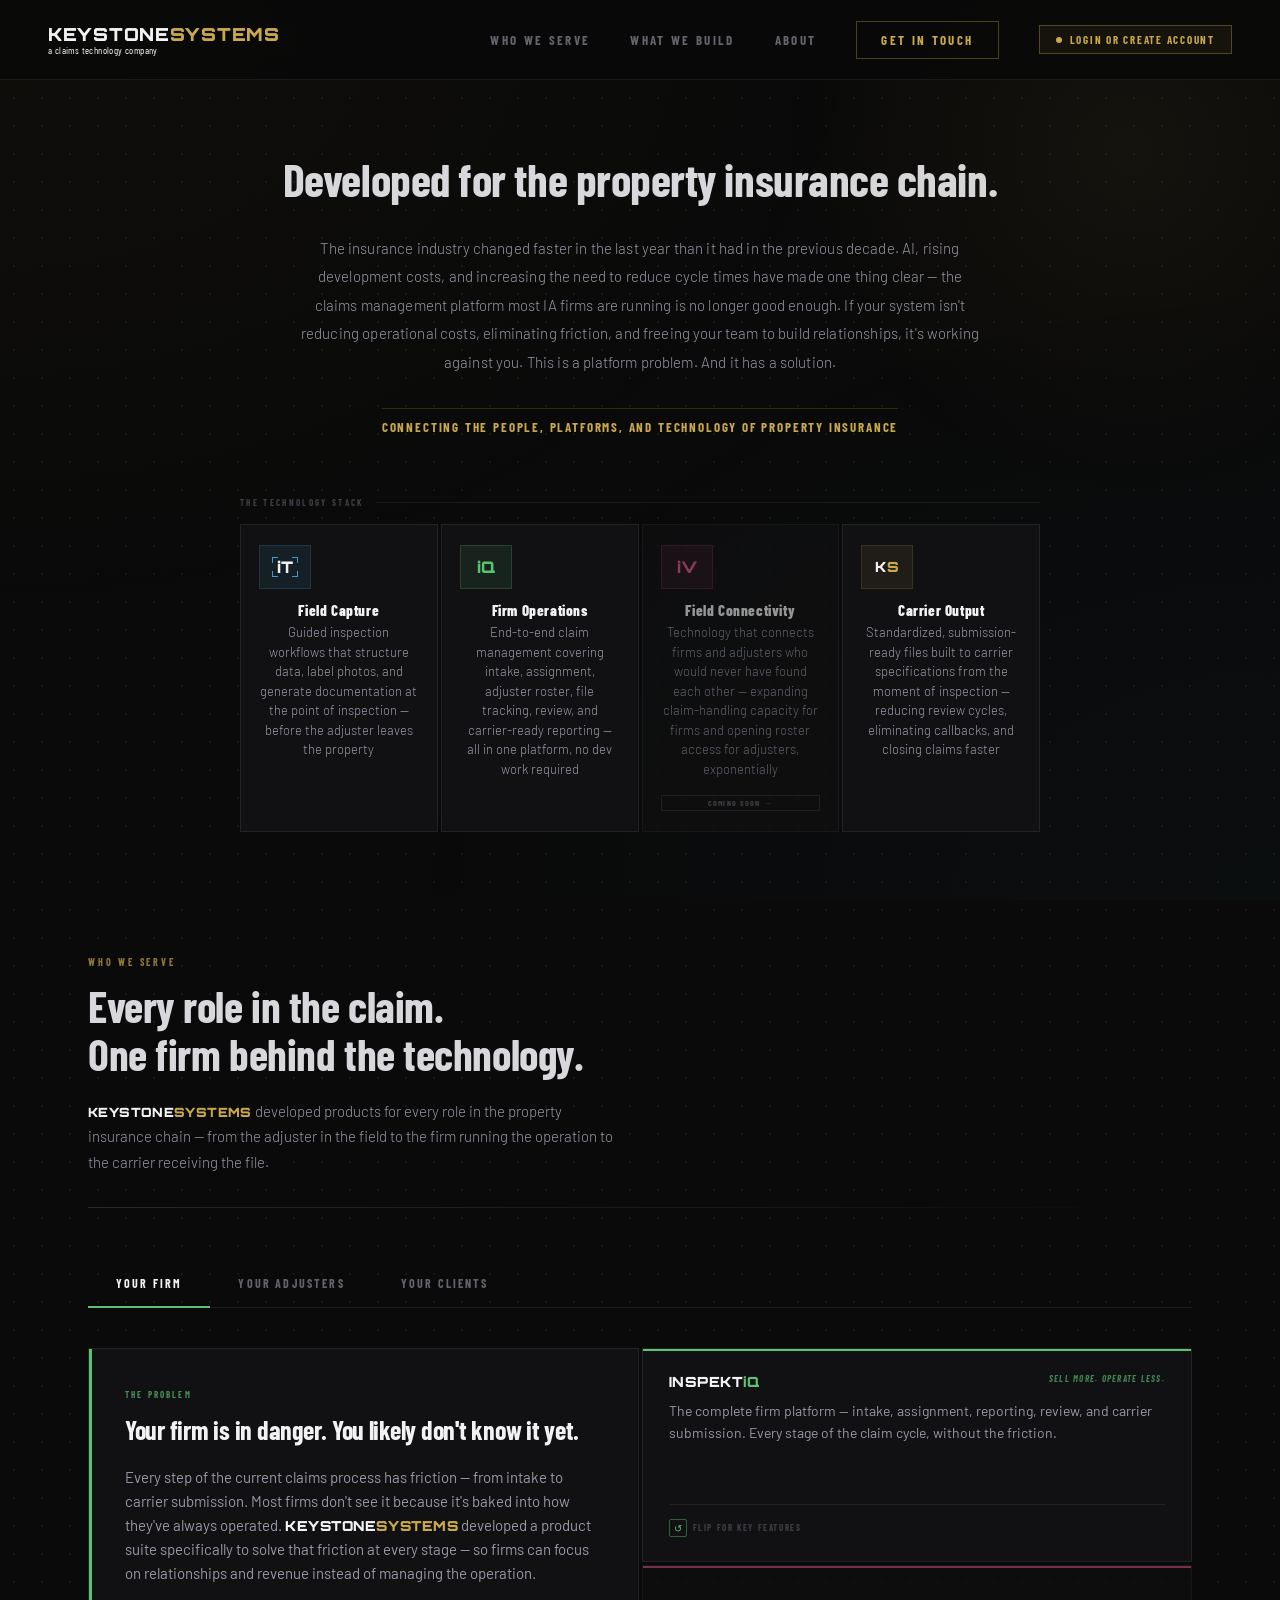
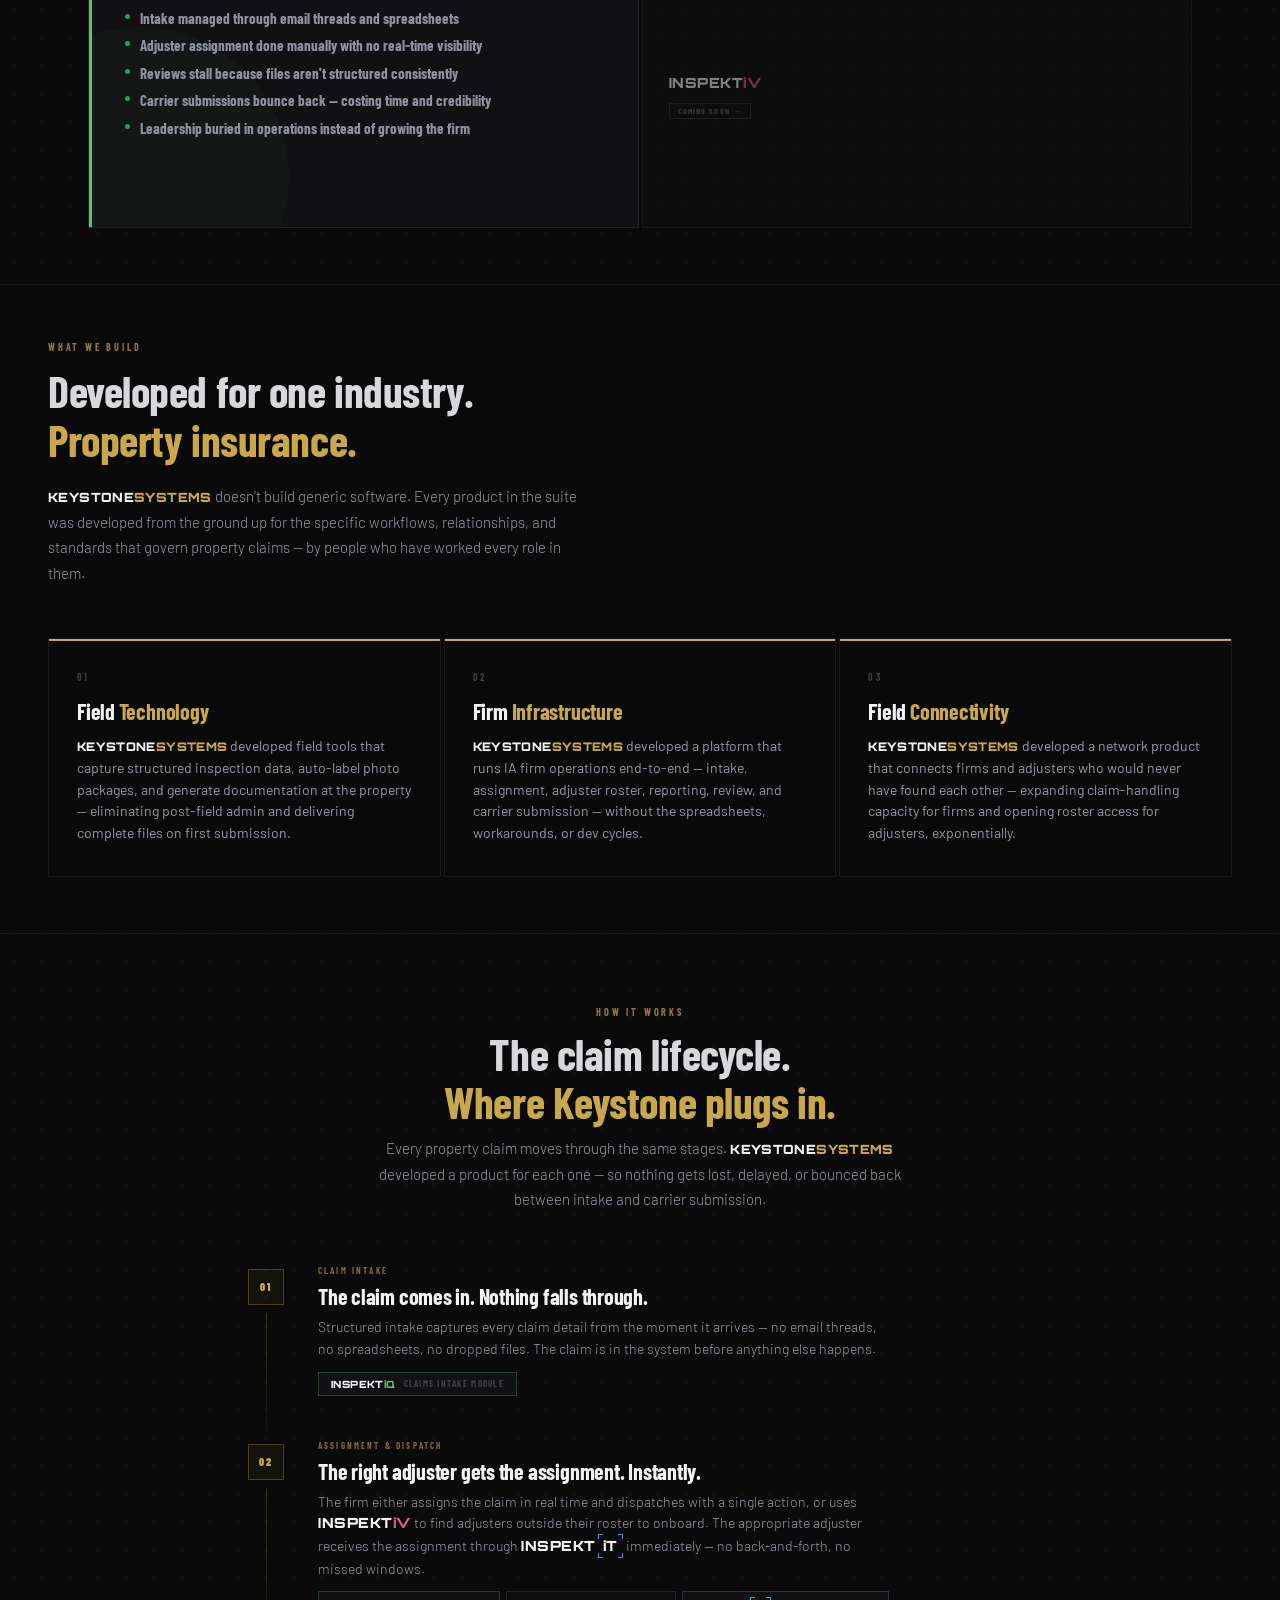
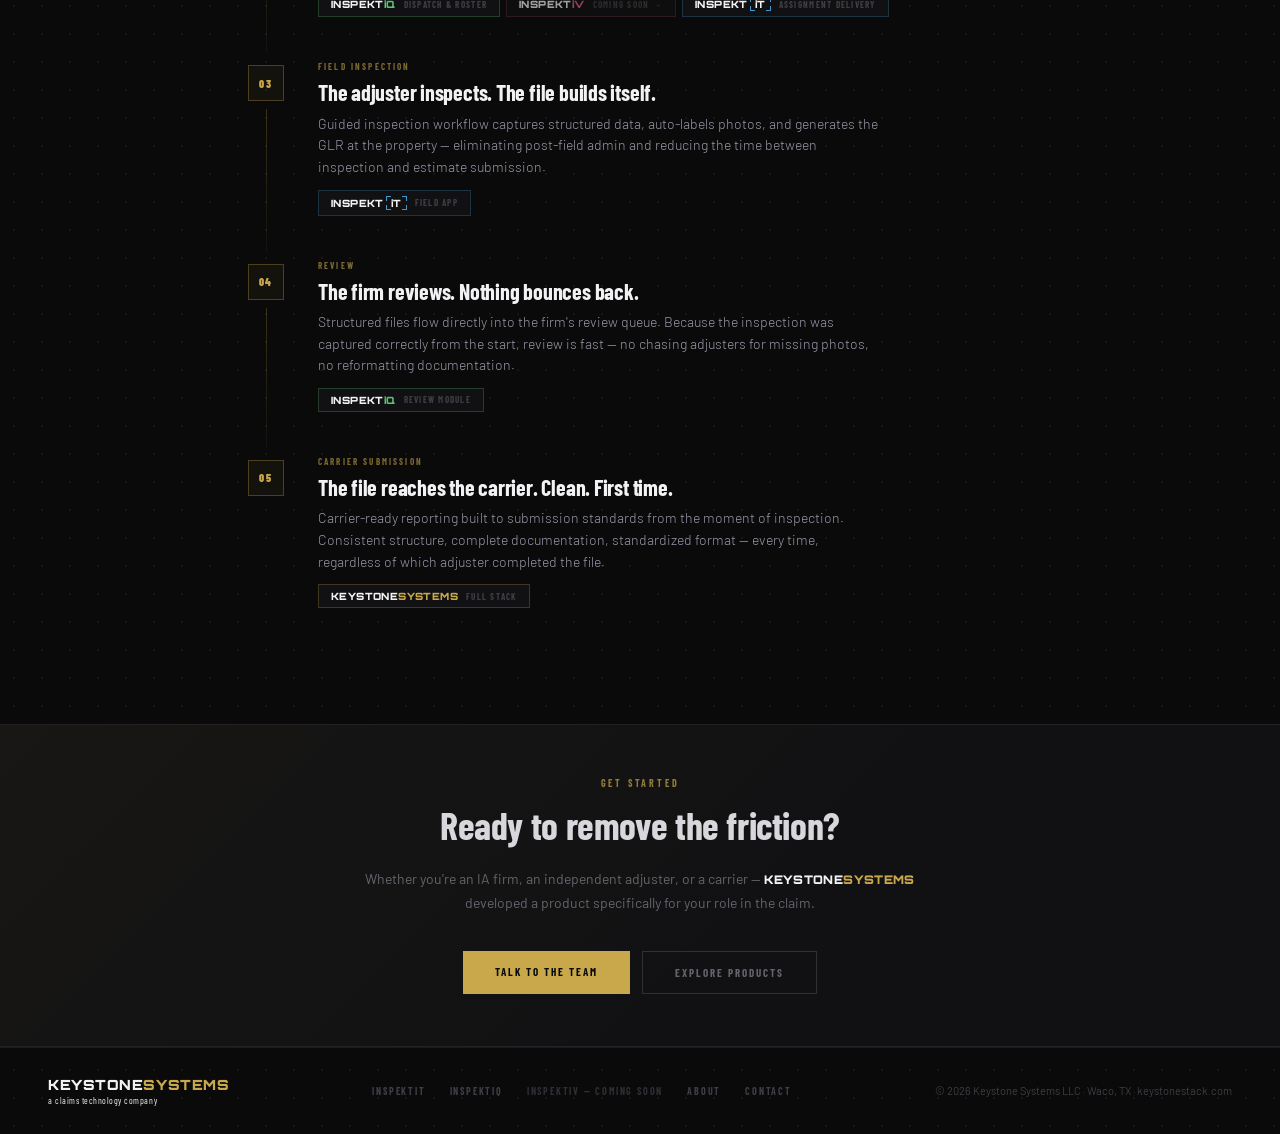
==== commit d0a55f47: "Add contact.html and inspektiv.html, wire iV cards + CTAs - New contact.html: schedule a demo (cal.c" ====
--- a/index.html
+++ b/index.html
@@ -1,1647 +1,1646 @@
-<!DOCTYPE html>
-<html lang="en">
-<head>
-<meta charset="UTF-8">
-<meta name="viewport" content="width=device-width, initial-scale=1.0">
-<title>Keystone Systems | Claims Adjusting Software & Dispatch Tools</title>
-<meta name="description" content="Claims management software for IA firms. Dispatch adjusters in real time, source talent outside your roster, and deliver assignments instantly with Keystone.">
-<meta name="robots" content="index, follow, max-snippet:-1, max-image-preview:large">
-<meta name="keywords" content="claims adjusting software, adjuster dispatch, IA firm software, independent adjusting, roster management, claims management platform, InspektiQ, InspektiV, InspektiT">
-<link rel="canonical" href="https://keystonestack.com/">
-<meta property="og:title" content="Keystone Systems | Claims Adjusting Software & Dispatch Tools">
-<meta property="og:description" content="Claims management software for IA firms. Dispatch adjusters in real time, source talent outside your roster, and deliver assignments instantly.">
-<meta property="og:type" content="website">
-<meta property="og:url" content="https://keystonestack.com">
-<meta property="og:image" content="https://keystonestack.com/og-image.png">
-<meta name="twitter:card" content="summary_large_image">
-<meta name="twitter:title" content="Keystone Systems | Claims Adjusting Software & Dispatch Tools">
-<meta name="twitter:description" content="Claims management software for IA firms. Dispatch, source, and assign adjusters — all from one platform.">
-<link rel="stylesheet" href="assets/css/shared.css">
-<script type="application/ld+json">
-{
-  "@context": "https://schema.org",
-  "@type": "SoftwareApplication",
-  "name": "Keystone Systems",
-  "applicationCategory": "BusinessApplication",
-  "operatingSystem": "Web",
-  "url": "https://keystonestack.com",
-  "description": "Claims adjusting software suite for independent adjusting firms. Includes InspektiQ for real-time dispatch and roster management, InspektiV for sourcing adjusters outside your roster, and InspektiT for instant assignment delivery.",
-  "offers": {
-    "@type": "Offer",
-    "price": "0",
-    "priceCurrency": "USD",
-    "description": "Contact for pricing"
-  },
-  "provider": {
-    "@type": "Organization",
-    "name": "Keystone Systems LLC",
-    "url": "https://keystonestack.com"
-  },
-  "featureList": [
-    "Real-time adjuster dispatch",
-    "Roster management",
-    "Adjuster sourcing and onboarding",
-    "Instant assignment delivery",
-    "Claims workflow automation"
-  ]
-}
-</script>
-<style>
-  body {
-    background-image: radial-gradient(rgba(255,255,255,0.055) 1px, transparent 1px);
-    background-size: 28px 28px;
-    overflow-x: hidden;
-  }
-
-  html { scroll-behavior: smooth; }
-
-  /* Soft vignette */
-  body::before {
-    content: '';
-    position: fixed; inset: 0;
-    background:
-      radial-gradient(ellipse at 0% 0%, rgba(201,168,76,0.03) 0%, transparent 50%),
-      radial-gradient(ellipse at 100% 100%, rgba(66,152,204,0.03) 0%, transparent 50%);
-    pointer-events: none; z-index: 0;
-  }
-
-  .z1 { position: relative; z-index: 1; }
-
-  /* ══════════════════════════
-     NAV
-  ══════════════════════════ */
-  nav {
-    position: fixed; top: 0; left: 0; right: 0;
-    z-index: 100;
-    background: rgba(9,9,9,0.92);
-    backdrop-filter: blur(12px);
-    -webkit-backdrop-filter: blur(12px);
-    border-bottom: 1px solid var(--border);
-    display: flex; align-items: center;
-    justify-content: space-between;
-    padding: 0 48px;
-    height: 80px;
-  }
-
-  .nav-wordmark {
-    text-decoration: none;
-    display: inline-block;
-    line-height: 1;
-  }
-  .nav-wordmark-line1 {
-    font-family: 'Orbitron', sans-serif;
-    font-size: 18px; font-weight: 900;
-    letter-spacing: .04em;
-    color: var(--white);
-    display: block;
-    white-space: nowrap;
-  }
-  .nav-wordmark-line1 .sys { color: var(--bronze); }
-  .nav-sub {
-    font-family: 'Barlow Condensed', sans-serif;
-    font-size: 10px; font-weight: 400;
-    letter-spacing: .04em;
-    color: var(--white);
-    display: block;
-    margin-top: 2px;
-    transform-origin: left center;
-    white-space: nowrap;
-  }
-
-  .nav-links {
-    display: flex; align-items: center; gap: 40px;
-  }
-  .nav-link {
-    font-family: 'Barlow Condensed', sans-serif;
-    font-size: 13px; font-weight: 700;
-    letter-spacing: .18em; text-transform: uppercase;
-    color: var(--muted); text-decoration: none;
-    transition: color .2s;
-  }
-  .nav-link:hover { color: var(--white); }
-
-  .nav-cta {
-    font-family: 'Barlow Condensed', sans-serif;
-    font-size: 13px; font-weight: 700;
-    letter-spacing: .18em; text-transform: uppercase;
-    color: var(--bronze);
-    border: 1px solid rgba(201,168,76,.35);
-    padding: 10px 24px;
-    text-decoration: none;
-    transition: background .2s, color .2s;
-  }
-  .nav-cta:hover {
-    background: var(--bronze);
-    color: var(--black);
-  }
-
-  /* ══════════════════════════
-     HERO
-  ══════════════════════════ */
-  .hero {
-    min-height: 100vh;
-    display: flex; flex-direction: column;
-    justify-content: center;
-    padding: 140px 48px 52px;
-    position: relative; overflow: hidden;
-    text-align: center;
-    align-items: center;
-  }
-
-  .hero::after {
-    content: '';
-    position: absolute;
-    top: -200px; right: -200px;
-    width: 700px; height: 700px;
-    border-radius: 50%;
-    background: radial-gradient(circle, rgba(201,168,76,0.06) 0%, transparent 70%);
-    pointer-events: none;
-  }
-
-  .hero-inner {
-    max-width: 800px;
-    margin: 0 auto; width: 100%;
-    display: flex; flex-direction: column;
-    align-items: center;
-  }
-
-  .hero-eyebrow {
-    font-family: 'Barlow Condensed', sans-serif;
-    font-size: 10px; font-weight: 700;
-    letter-spacing: .3em; text-transform: uppercase;
-    color: var(--bronze); opacity: .8;
-    margin-bottom: 24px;
-    animation: fadeUp .6s ease both;
-  }
-
-  .hero-headline {
-    font-family: 'Barlow Condensed', sans-serif;
-    font-size: clamp(28px, 4vw, 46px);
-    font-weight: 700;
-    letter-spacing: -.01em;
-    line-height: 1;
-    color: #d8d8dc;
-    max-width: 900px;
-    margin-bottom: 32px;
-    animation: fadeUp .6s ease .08s both;
-    white-space: nowrap;
-  }
-
-  .hero-headline em {
-    font-style: normal;
-    color: transparent;
-    -webkit-text-stroke: 1px rgba(201,168,76,.5);
-  }
-
-  .hero-sub {
-    font-family: 'Barlow', sans-serif;
-    font-size: 15px; font-weight: 300;
-    line-height: 1.9; color: #9898a8;
-    max-width: 680px;
-    margin-bottom: 32px;
-    animation: fadeUp .6s ease .16s both;
-    text-align: center;
-    letter-spacing: .01em;
-  }
-
-  .hero-tagline {
-    font-family: 'Barlow Condensed', sans-serif;
-    font-size: 13px; font-weight: 700;
-    letter-spacing: .14em; text-transform: uppercase;
-    color: var(--bronze);
-    padding: 10px 0;
-    border-top: 1px solid rgba(201,168,76,.2);
-    display: inline-block;
-    animation: fadeUp .6s ease .24s both;
-  }
-
-  /* ══════════════════════════
-     TECH STACK OVERVIEW
-  ══════════════════════════ */
-  .stack-overview {
-    margin-top: 52px;
-    animation: fadeUp .6s ease .28s both;
-  }
-
-  .stack-label {
-    font-family: 'Barlow Condensed', sans-serif;
-    font-size: 9px; font-weight: 700;
-    letter-spacing: .26em; text-transform: uppercase;
-    color: var(--muted-2); margin-bottom: 16px;
-    display: flex; align-items: center; gap: 12px;
-  }
-  .stack-label::after {
-    content: ''; flex: 1; height: 1px;
-    background: var(--border);
-  }
-
-  .stack-grid {
-    display: grid;
-    grid-template-columns: repeat(4, 1fr);
-    gap: 3px;
-  }
-
-  .stack-item {
-    background: var(--surface);
-    border: 1px solid var(--border);
-    padding: 20px 18px;
-    display: flex; flex-direction: column; gap: 12px;
-    transition: border-color .25s;
-  }
-  .stack-item:hover { border-color: var(--border-hi); }
-
-  .stack-icon {
-    width: 52px; height: 44px;
-    border: 1px solid;
-    display: flex; align-items: center; justify-content: center;
-    flex-shrink: 0;
-    padding: 0 6px;
-  }
-
-  .stack-name {
-    font-family: 'Barlow Condensed', sans-serif;
-    font-size: 15px; font-weight: 800;
-    letter-spacing: .04em; color: var(--white);
-    margin-bottom: 4px;
-  }
-
-  .stack-desc {
-    font-family: 'Barlow', sans-serif;
-    font-size: 13px; font-weight: 300;
-    color: #9898a8; line-height: 1.5;
-  }
-
-  /* hero suite — FIX: was missing .hero-suite selector */
-  .hero-suite {
-    display: flex; gap: 3px;
-    margin-top: 64px;
-    animation: fadeUp .6s ease .32s both;
-  }
-
-  .suite-item {
-    background: var(--surface);
-    border: 1px solid var(--border);
-    padding: 16px 20px;
-    flex: 1;
-    position: relative; overflow: hidden;
-    transition: border-color .25s, transform .25s;
-    cursor: default;
-  }
-  .suite-item::before {
-    content: '';
-    position: absolute; top: 0; left: 0; right: 0; height: 2px;
-    background: var(--item-accent);
-  }
-  .suite-item:hover {
-    border-color: color-mix(in srgb, var(--item-accent) 35%, transparent);
-    transform: translateY(-2px);
-  }
-
-  .suite-wm {
-    font-family: 'Orbitron', sans-serif;
-    font-size: 11px; font-weight: 900;
-    letter-spacing: .04em; color: var(--white);
-    margin-bottom: 6px;
-    display: inline-flex; align-items: center;
-  }
-  .suite-wm .acc { color: var(--item-accent); }
-
-  /* iT bracket */
-  .bk { position: relative; display: inline-flex; align-items: center; padding: 1px 5px; margin-left: 2px; }
-  .bk .c { position: absolute; width: 5px; height: 5px; border-style: solid; border-width: 0; border-color: var(--blue); }
-  .bk .c.tl { top:0;left:0;border-top-width:1.2px;border-left-width:1.2px; }
-  .bk .c.tr { top:0;right:0;border-top-width:1.2px;border-right-width:1.2px; }
-  .bk .c.bl { bottom:0;left:0;border-bottom-width:1.2px;border-left-width:1.2px; }
-  .bk .c.br { bottom:0;right:0;border-bottom-width:1.2px;border-right-width:1.2px; }
-
-  .suite-tag {
-    font-family: 'Barlow Condensed', sans-serif;
-    font-size: 10px; font-weight: 700;
-    letter-spacing: .14em; text-transform: uppercase;
-    color: var(--muted-2);
-  }
-
-  /* Coming Soon suite item */
-  .suite-item.coming-soon {
-    opacity: 0.5;
-    cursor: default;
-  }
-  .suite-item.coming-soon:hover {
-    border-color: var(--border);
-    transform: none;
-  }
-  .coming-soon-pill {
-    font-family: 'Barlow Condensed', sans-serif;
-    font-size: 8px; font-weight: 700;
-    letter-spacing: .14em; text-transform: uppercase;
-    color: var(--muted);
-    padding: 2px 8px;
-    border: 1px solid var(--border-hi);
-    display: inline-block;
-    margin-top: 4px;
-  }
-
-  /* ══════════════════════════
-     SECTION SHARED
-  ══════════════════════════ */
-  section {
-    padding: 56px 48px;
-    max-width: 1200px;
-    margin: 0 auto;
-  }
-
-  .section-eyebrow {
-    font-family: 'Barlow Condensed', sans-serif;
-    font-size: 10px; font-weight: 700;
-    letter-spacing: .28em; text-transform: uppercase;
-    color: var(--bronze); opacity: .7;
-    margin-bottom: 14px;
-  }
-
-  .section-heading {
-    font-family: 'Barlow Condensed', sans-serif;
-    font-size: clamp(28px, 3.5vw, 44px);
-    font-weight: 700; letter-spacing: -.01em;
-    line-height: 1.1; color: #d8d8dc;
-    margin-bottom: 20px;
-  }
-
-  .section-sub {
-    font-size: 15px; font-weight: 300;
-    color: #9898a8; line-height: 1.7;
-    max-width: 540px; margin-bottom: 32px;
-  }
-
-  .section-rule {
-    width: 100%; height: 1px;
-    background: linear-gradient(90deg, var(--border-hi), transparent);
-    margin-bottom: 52px;
-  }
-
-  /* ══════════════════════════
-     AUDIENCE TABS
-  ══════════════════════════ */
-  .tabs-wrap {
-    border-bottom: 1px solid var(--border);
-    margin-bottom: 40px;
-    display: flex; gap: 0;
-  }
-
-  .tab-btn {
-    font-family: 'Barlow Condensed', sans-serif;
-    font-size: 12px; font-weight: 700;
-    letter-spacing: .18em; text-transform: uppercase;
-    color: var(--muted);
-    padding: 16px 28px;
-    border: none; background: none;
-    cursor: pointer;
-    position: relative;
-    transition: color .2s;
-    border-bottom: 2px solid transparent;
-    margin-bottom: -1px;
-  }
-  .tab-btn:hover { color: var(--white); }
-  .tab-btn.active {
-    color: var(--white);
-    border-bottom-color: var(--tab-accent);
-  }
-
-  .tab-panel { display: none; }
-  .tab-panel.active { display: block; animation: fadeUp .35s ease both; }
-
-  .audience-layout {
-    display: grid;
-    grid-template-columns: 1fr 1fr;
-    gap: 3px;
-    min-height: 480px;
-  }
-
-  .pain-panel {
-    background: var(--surface);
-    border: 1px solid var(--border);
-    padding: 40px 36px;
-    position: relative; overflow: hidden;
-  }
-  .pain-panel::before {
-    content: '';
-    position: absolute; top: 0; left: 0; bottom: 0; width: 3px;
-    background: var(--panel-accent);
-  }
-  .pain-panel::after {
-    content: '';
-    position: absolute; bottom: -100px; left: -100px;
-    width: 300px; height: 300px; border-radius: 50%;
-    background: var(--panel-accent);
-    opacity: .04; pointer-events: none;
-  }
-
-  .pain-label {
-    font-family: 'Barlow Condensed', sans-serif;
-    font-size: 9px; font-weight: 700;
-    letter-spacing: .24em; text-transform: uppercase;
-    color: var(--panel-accent); opacity: .7;
-    margin-bottom: 16px;
-  }
-
-  .pain-who {
-    font-family: 'Barlow Condensed', sans-serif;
-    font-size: 26px; font-weight: 700;
-    letter-spacing: -.01em; line-height: 1.1;
-    color: var(--white); margin-bottom: 20px;
-  }
-
-  .pain-text {
-    font-size: 15px; font-weight: 400;
-    line-height: 1.6; color: #9898a8;
-    margin-bottom: 24px;
-  }
-
-  .pain-points {
-    list-style: none;
-    display: flex; flex-direction: column; gap: 8px;
-  }
-  .pain-points li {
-    font-family: 'Barlow Condensed', sans-serif;
-    font-size: 15px; font-weight: 700;
-    color: #9090a0;
-    display: flex; align-items: flex-start; gap: 10px;
-    line-height: 1.3;
-  }
-  .pain-points li::before {
-    content: '';
-    width: 5px; height: 5px; border-radius: 50%;
-    background: var(--panel-accent);
-    flex-shrink: 0; margin-top: 5px; opacity: .7;
-  }
-
-  /* ══════════════════════════
-     PRODUCT FLIP CARDS
-  ══════════════════════════ */
-  .products-panel {
-    display: flex; flex-direction: column; gap: 3px;
-  }
-
-  .pfc-wrap {
-    flex: 1;
-    perspective: 1100px;
-    cursor: pointer;
-    min-height: 200px;
-  }
-
-  .pfc-inner {
-    position: relative;
-    width: 100%; height: 100%;
-    min-height: 200px;
-    transform-style: preserve-3d;
-    transition: transform .52s cubic-bezier(.4,0,.2,1);
-  }
-
-  .pfc-wrap.flipped .pfc-inner {
-    transform: rotateY(180deg);
-  }
-
-  .pfc-face {
-    position: absolute; inset: 0;
-    backface-visibility: hidden;
-    -webkit-backface-visibility: hidden;
-    background: var(--surface);
-    border: 1px solid var(--border);
-    padding: 24px 26px;
-    display: flex; flex-direction: column;
-    transition: border-color .25s;
-    overflow: hidden;
-  }
-  .pfc-face::before {
-    content: '';
-    position: absolute; top: 0; left: 0; right: 0; height: 2px;
-    background: var(--prod-accent);
-  }
-  .pfc-wrap:hover .pfc-face {
-    border-color: color-mix(in srgb, var(--prod-accent) 35%, transparent);
-  }
-
-  .pfc-back {
-    transform: rotateY(180deg);
-  }
-
-  .flip-hint-row {
-    display: flex; align-items: center; gap: 6px;
-    margin-top: auto; padding-top: 14px;
-    border-top: 1px solid var(--border);
-  }
-  .flip-hint-icon {
-    width: 18px; height: 18px;
-    border: 1px solid color-mix(in srgb, var(--prod-accent) 45%, transparent);
-    border-radius: 2px;
-    display: flex; align-items: center; justify-content: center;
-    font-size: 10px;
-    color: var(--prod-accent);
-    animation: hint-spin 3s ease-in-out infinite;
-    flex-shrink: 0;
-  }
-  @keyframes hint-spin {
-    0%,70%,100% { transform: rotateY(0deg); }
-    35%          { transform: rotateY(160deg); }
-  }
-  .flip-hint-text {
-    font-family: 'Barlow Condensed', sans-serif;
-    font-size: 9px; font-weight: 700;
-    letter-spacing: .18em; text-transform: uppercase;
-    color: var(--muted-2);
-    transition: color .2s;
-  }
-  .pfc-wrap:hover .flip-hint-text { color: var(--prod-accent); }
-
-  .flip-back-row {
-    display: flex; align-items: center; gap: 6px;
-    margin-top: auto; padding-top: 14px;
-    border-top: 1px solid var(--border);
-  }
-  .flip-back-btn {
-    font-family: 'Barlow Condensed', sans-serif;
-    font-size: 9px; font-weight: 700;
-    letter-spacing: .18em; text-transform: uppercase;
-    color: var(--muted-2);
-    display: flex; align-items: center; gap: 5px;
-    transition: color .2s;
-    background: none; border: none; cursor: pointer; padding: 0;
-  }
-  .flip-back-btn:hover { color: var(--prod-accent); }
-  .flip-back-btn::before { content: '\2190'; }
-
-  .pfc-prod-header {
-    display: flex; align-items: flex-start;
-    justify-content: space-between; gap: 8px;
-    margin-bottom: 10px;
-  }
-  .pfc-prod-wm {
-    font-family: 'Orbitron', sans-serif;
-    font-size: 14px; font-weight: 900;
-    letter-spacing: .04em; color: var(--white);
-    display: inline-flex; align-items: center;
-  }
-  .pfc-prod-wm .acc { color: var(--prod-accent); }
-  .pfc-tagline {
-    font-family: 'Barlow Condensed', sans-serif;
-    font-size: 9px; font-weight: 700;
-    letter-spacing: .14em; text-transform: uppercase;
-    color: var(--prod-accent); opacity: .65;
-    font-style: italic; text-align: right;
-    max-width: 160px;
-  }
-  .pfc-desc {
-    font-size: 14px; color: #9898a8;
-    line-height: 1.55; flex: 1;
-  }
-
-  .pfc-back-label {
-    font-family: 'Barlow Condensed', sans-serif;
-    font-size: 9px; font-weight: 700;
-    letter-spacing: .22em; text-transform: uppercase;
-    color: var(--prod-accent); opacity: .7;
-    margin-bottom: 12px;
-  }
-  .pfc-features {
-    list-style: none;
-    display: flex; flex-direction: column; gap: 6px;
-    flex: 1;
-  }
-  .pfc-features li {
-    font-family: 'Barlow Condensed', sans-serif;
-    font-size: 14px; font-weight: 700;
-    color: #9898a8;
-    display: flex; align-items: flex-start; gap: 8px;
-    line-height: 1.3;
-  }
-  .pfc-features li::before {
-    content: '\2014';
-    color: var(--prod-accent); flex-shrink: 0; font-weight: 700;
-  }
-  .pfc-cta {
-    font-family: 'Barlow Condensed', sans-serif;
-    font-size: 10px; font-weight: 700;
-    letter-spacing: .18em; text-transform: uppercase;
-    color: var(--prod-accent);
-    text-decoration: none;
-    display: inline-flex; align-items: center; gap: 5px;
-    margin-right: auto;
-    transition: gap .2s;
-  }
-  .pfc-cta:hover { gap: 9px; }
-  .pfc-cta::after { content: '\2192'; }
-
-  /* Coming Soon product card (replaces INSPEKTiV flip cards) */
-  .pfc-coming-soon {
-    flex: 1;
-    min-height: 200px;
-    background: var(--surface);
-    border: 1px solid var(--border);
-    padding: 24px 26px;
-    display: flex; flex-direction: column;
-    justify-content: center;
-    align-items: flex-start;
-    position: relative; overflow: hidden;
-    opacity: 0.5;
-  }
-  .pfc-coming-soon::before {
-    content: '';
-    position: absolute; top: 0; left: 0; right: 0; height: 2px;
-    background: var(--rose);
-  }
-
-  /* ══════════════════════════
-     WHAT WE BUILD
-  ══════════════════════════ */
-  .build-section {
-    padding: 56px 48px;
-    border-top: 1px solid var(--border);
-    border-bottom: 1px solid var(--border);
-    background: var(--black);
-  }
-  .build-inner {
-    max-width: 1200px; margin: 0 auto;
-  }
-
-  .build-grid {
-    display: grid;
-    grid-template-columns: repeat(3, 1fr);
-    gap: 3px;
-    margin-top: 52px;
-  }
-
-  .build-card {
-    background: var(--black);
-    border: 1px solid var(--border);
-    padding: 32px 28px;
-    position: relative; overflow: hidden;
-    transition: border-color .25s;
-  }
-  .build-card::before {
-    content: '';
-    position: absolute; top: 0; left: 0; right: 0; height: 2px;
-    background: var(--bronze);
-  }
-  .build-card:hover { border-color: rgba(201,168,76,.3); }
-
-  .build-num {
-    font-family: 'Barlow Condensed', sans-serif;
-    font-size: 10px; font-weight: 700;
-    letter-spacing: .22em; text-transform: uppercase;
-    color: var(--muted-2); margin-bottom: 16px;
-  }
-
-  .build-title {
-    font-family: 'Barlow Condensed', sans-serif;
-    font-size: 22px; font-weight: 700;
-    letter-spacing: -.01em; line-height: 1.1;
-    color: var(--white); margin-bottom: 12px;
-  }
-  .build-title span { color: var(--bronze); }
-
-  .build-body {
-    font-size: 14px; color: #9898a8;
-    line-height: 1.55;
-  }
-
-  /* ══════════════════════════
-     HOW IT WORKS
-  ══════════════════════════ */
-  .hiw-wrap {
-    max-width: 900px;
-    margin: 0 auto;
-    padding: 72px 48px;
-  }
-
-  .hiw-header {
-    margin-bottom: 52px;
-    display: flex; flex-direction: column; align-items: center;
-  }
-
-  .hiw-sub {
-    font-size: 15px; font-weight: 300;
-    color: #9898a8; line-height: 1.7;
-    max-width: 540px; text-align: center;
-  }
-
-  .hiw-timeline {
-    display: flex; flex-direction: column;
-  }
-
-  .hiw-step {
-    display: grid;
-    grid-template-columns: 56px 1fr;
-    gap: 24px;
-  }
-
-  .hiw-step-left {
-    display: flex; flex-direction: column; align-items: center;
-    padding-top: 4px;
-  }
-
-  .hiw-num {
-    font-family: 'Barlow Condensed', sans-serif;
-    font-size: 11px; font-weight: 900;
-    letter-spacing: .14em;
-    color: var(--bronze);
-    width: 36px; height: 36px;
-    border: 1px solid rgba(201,168,76,.3);
-    display: flex; align-items: center; justify-content: center;
-    flex-shrink: 0;
-    background: rgba(201,168,76,.05);
-  }
-
-  .hiw-connector {
-    flex: 1;
-    width: 1px;
-    background: linear-gradient(to bottom, rgba(201,168,76,.25), rgba(201,168,76,.05));
-    margin: 8px 0;
-    min-height: 40px;
-  }
-
-  .hiw-step-right {
-    padding-bottom: 44px;
-  }
-
-  .hiw-stage-label {
-    font-family: 'Barlow Condensed', sans-serif;
-    font-size: 9px; font-weight: 700;
-    letter-spacing: .24em; text-transform: uppercase;
-    color: var(--bronze); opacity: .6;
-    margin-bottom: 8px;
-  }
-
-  .hiw-stage-title {
-    font-family: 'Barlow Condensed', sans-serif;
-    font-size: 22px; font-weight: 700;
-    letter-spacing: -.01em; line-height: 1.1;
-    color: var(--white); margin-bottom: 8px;
-  }
-
-  .hiw-stage-body {
-    font-size: 14px; font-weight: 300;
-    color: #9898a8; line-height: 1.55;
-    max-width: 560px; margin-bottom: 12px;
-  }
-
-  .hiw-tags-row {
-    display: flex; gap: 6px; flex-wrap: wrap;
-  }
-
-  .hiw-product-tag {
-    display: inline-flex; align-items: center; gap: 8px;
-    background: var(--surface);
-    border: 1px solid color-mix(in srgb, var(--tag-c) 25%, transparent);
-    padding: 5px 12px;
-  }
-
-  .hiw-tag-label {
-    font-family: 'Barlow Condensed', sans-serif;
-    font-size: 9px; font-weight: 700;
-    letter-spacing: .14em; text-transform: uppercase;
-    color: var(--muted-2);
-  }
-
-  /* ══════════════════════════
-     CTA BAND
-  ══════════════════════════ */
-  .cta-band {
-    background: var(--surface);
-    border-top: 1px solid var(--border);
-    border-bottom: 1px solid var(--border);
-    padding: 52px 48px;
-    text-align: center;
-    position: relative; overflow: hidden;
-  }
-  .cta-band::before {
-    content: '';
-    position: absolute; inset: 0;
-    background: linear-gradient(135deg, rgba(201,168,76,.04) 0%, transparent 60%);
-    pointer-events: none;
-  }
-  .cta-band-inner { max-width: 600px; margin: 0 auto; position: relative; }
-
-  .cta-band-headline {
-    font-family: 'Barlow Condensed', sans-serif;
-    font-size: clamp(24px, 3.5vw, 38px);
-    font-weight: 700; letter-spacing: -.01em;
-    color: #d8d8dc; margin-bottom: 20px; line-height: 1.1;
-  }
-
-  .cta-band-sub {
-    font-size: 14px; color: var(--muted);
-    line-height: 1.7; margin-bottom: 36px;
-  }
-
-  .cta-buttons {
-    display: flex; gap: 12px;
-    justify-content: center; flex-wrap: wrap;
-  }
-
-  .btn-primary {
-    font-family: 'Barlow Condensed', sans-serif;
-    font-size: 11px; font-weight: 700;
-    letter-spacing: .18em; text-transform: uppercase;
-    background: var(--bronze); color: var(--black);
-    padding: 14px 32px; text-decoration: none;
-    transition: opacity .2s;
-    display: inline-block;
-  }
-  .btn-primary:hover { opacity: .85; }
-
-  .btn-secondary {
-    font-family: 'Barlow Condensed', sans-serif;
-    font-size: 11px; font-weight: 700;
-    letter-spacing: .18em; text-transform: uppercase;
-    border: 1px solid var(--border-hi);
-    color: var(--muted);
-    padding: 14px 32px; text-decoration: none;
-    transition: border-color .2s, color .2s;
-    display: inline-block;
-  }
-  .btn-secondary:hover { border-color: var(--white); color: var(--white); }
-
-  /* ══════════════════════════
-     FOOTER
-  ══════════════════════════ */
-  footer {
-    padding: 28px 48px;
-    border-top: 1px solid var(--border);
-    display: flex; align-items: center;
-    justify-content: space-between; flex-wrap: wrap; gap: 16px;
-  }
-
-  .footer-wm {
-    font-family: 'Orbitron', sans-serif;
-    font-size: 13px; font-weight: 900;
-    letter-spacing: .04em; color: var(--white);
-    display: flex; flex-direction: column;
-  }
-  .footer-wm .sys { color: var(--bronze); }
-
-  .footer-links {
-    display: flex; gap: 24px; flex-wrap: wrap;
-  }
-  .footer-link {
-    font-family: 'Barlow Condensed', sans-serif;
-    font-size: 10px; font-weight: 700;
-    letter-spacing: .18em; text-transform: uppercase;
-    color: var(--muted-2); text-decoration: none;
-    transition: color .2s;
-  }
-  .footer-link:hover { color: var(--white); }
-
-  .footer-copy {
-    font-size: 11px; color: var(--muted-2);
-  }
-
-  /* ══════════════════════════
-     ANIMATIONS
-  ══════════════════════════ */
-  @keyframes fadeUp {
-    from { opacity: 0; transform: translateY(16px); }
-    to   { opacity: 1; transform: translateY(0); }
-  }
-
-  /* ══════════════════════════
-     RESPONSIVE
-  ══════════════════════════ */
-  @media (max-width: 960px) {
-    nav { padding: 0 24px; }
-    .nav-links { display: none; }
-    .hero { padding: 100px 24px 60px; }
-    section { padding: 60px 24px; }
-    .build-section { padding: 60px 24px; }
-    .cta-band { padding: 60px 24px; }
-    footer { padding: 32px 24px; }
-    .audience-layout { grid-template-columns: 1fr; }
-    .build-grid { grid-template-columns: 1fr; }
-    .stack-grid { grid-template-columns: 1fr 1fr; }
-    .hero-suite { flex-direction: column; }
-  }
-
-  /* ── Inspekt Account nav button ── */
-  .nav-account {
-    display:inline-flex; align-items:center; gap:8px;
-    font-family:'Barlow Condensed',sans-serif; font-size:11px; font-weight:700;
-    letter-spacing:.16em; text-transform:uppercase;
-    padding:7px 16px; border:1px solid rgba(201,168,76,.35);
-    color:var(--bronze); background:rgba(201,168,76,.06);
-    cursor:pointer; transition:all .2s; text-decoration:none;
-  }
-  .nav-account:hover { background:rgba(201,168,76,.12); border-color:var(--bronze); color:var(--white); }
-  .nav-account-dot { width:6px; height:6px; border-radius:50%; background:var(--bronze); }
-
-  /* ── Modal ── */
-  .ia-overlay {
-    position:fixed; inset:0; background:rgba(5,5,7,.92);
-    z-index:500; display:flex; align-items:flex-start; justify-content:center;
-    padding-top:24px; overflow-y:auto;
-    opacity:0; pointer-events:none; transition:opacity .25s;
-  }
-  .ia-overlay.open { opacity:1; pointer-events:all; }
-  .ia-modal {
-    background:#0d0d10; border:1px solid rgba(255,255,255,.1);
-    width:100%; max-width:460px; margin:16px;
-    animation:iaIn .22s ease; position:relative;
-    display:flex; flex-direction:column;
-    max-height:calc(100vh - 48px);
-  }
-  @keyframes iaIn { from{transform:translateY(20px);opacity:0;} to{transform:translateY(0);opacity:1;} }
-  .ia-modal-close {
-    position:absolute; top:14px; right:16px; background:none; border:none;
-    font-family:'Barlow Condensed',sans-serif; font-size:10px; font-weight:700;
-    letter-spacing:.16em; text-transform:uppercase; color:#5a5a6a;
-    cursor:pointer; transition:color .15s;
-  }
-  .ia-modal-close:hover { color:var(--white); }
-
-  .ia-header {
-    padding:28px 32px 20px;
-    border-bottom:1px solid rgba(255,255,255,.06);
-  }
-  .ia-logo { font-family:'Orbitron',sans-serif; font-weight:900; font-size:11px;
-    letter-spacing:.04em; color:var(--white); margin-bottom:10px; }
-  .ia-logo span { color:var(--bronze); }
-  .ia-title { font-family:'Barlow Condensed',sans-serif; font-size:22px; font-weight:900;
-    color:var(--white); margin-bottom:4px; }
-  .ia-sub { font-size:12px; color:#7a7a86; line-height:1.5; }
-
-  .ia-tabs { display:flex; border-bottom:1px solid rgba(255,255,255,.06); }
-  .ia-tab {
-    flex:1; font-family:'Barlow Condensed',sans-serif; font-size:10px; font-weight:700;
-    letter-spacing:.16em; text-transform:uppercase; padding:12px;
-    text-align:center; cursor:pointer; color:#5a5a6a;
-    border-bottom:2px solid transparent; background:none; border-top:none;
-    border-left:none; border-right:none; transition:all .15s;
-  }
-  .ia-tab.active { color:var(--bronze); border-bottom-color:var(--bronze); }
-
-  .ia-body { padding:24px 32px 28px; overflow-y:auto; flex:1; }
-  .ia-field { margin-bottom:14px; }
-  .ia-label {
-    display:block; font-family:'Barlow Condensed',sans-serif; font-size:9px;
-    font-weight:700; letter-spacing:.18em; text-transform:uppercase;
-    color:#5a5a6a; margin-bottom:5px;
-  }
-  .ia-input {
-    width:100%; background:rgba(255,255,255,.04); border:1px solid rgba(255,255,255,.1);
-    color:var(--white); font-family:'Barlow',sans-serif; font-size:13px;
-    padding:10px 12px; outline:none; transition:border-color .15s;
-  }
-  .ia-input:focus { border-color:rgba(201,168,76,.5); }
-  .ia-input::placeholder { color:#3a3a46; }
-  .ia-btn {
-    width:100%; padding:12px; margin-top:6px;
-    font-family:'Barlow Condensed',sans-serif; font-size:11px; font-weight:900;
-    letter-spacing:.18em; text-transform:uppercase;
-    background:var(--bronze); color:#000; border:none; cursor:pointer;
-    transition:background .15s;
-  }
-  .ia-btn:hover { background:#d4b55a; }
-
-  .ia-note {
-    font-size:10px; color:#4a4a56; text-align:center; margin-top:14px;
-    line-height:1.6; font-family:'Barlow',sans-serif;
-  }
-
-  .ia-panel { display:block; }
-  .ia-panel.hidden { display:none; }
-
-  /* Role selector */
-  .ia-roles { display:flex; gap:6px; margin-bottom:16px; }
-  .ia-role {
-    flex:1; padding:9px 8px; text-align:center; border:1px solid rgba(255,255,255,.08);
-    background:rgba(255,255,255,.02); cursor:pointer; transition:all .15s;
-    font-family:'Barlow Condensed',sans-serif; font-size:10px; font-weight:700;
-    letter-spacing:.1em; text-transform:uppercase; color:#5a5a6a;
-  }
-  .ia-role:hover { border-color:rgba(255,255,255,.16); color:var(--white); }
-  .ia-role.selected { border-color:rgba(201,168,76,.4); color:var(--bronze); background:rgba(201,168,76,.05); }
-
-  /* Early access confirmation */
-  .ea-confirm {
-    display:none; text-align:center; padding:16px 0 8px;
-  }
-  .ea-confirm.show { display:block; animation: fadeUp .3s ease both; }
-  .ea-confirm-msg {
-    font-family:'Barlow Condensed',sans-serif; font-size:14px; font-weight:700;
-    color:var(--bronze); margin-bottom:4px;
-  }
-  .ea-confirm-sub {
-    font-size:11px; color:#5a5a6a;
-  }
-</style>
-</head>
-<body>
-
-<!-- NAV -->
-<nav>
-  <a href="#" class="nav-wordmark" id="nav-lockup">
-    <span class="nav-wordmark-line1">KEYSTONE<span class="sys">SYSTEMS</span></span>
-    <span class="nav-sub" id="nav-tagline">a claims technology company</span>
-  </a>
-  <div class="nav-links">
-    <a href="#who-we-serve" class="nav-link">Who We Serve</a>
-    <a href="#what-we-build" class="nav-link">What We Build</a>
-    <a href="#about" class="nav-link">About</a>
-    <a href="#contact" class="nav-cta">Get In Touch</a>
-    <button class="nav-account" onclick="openIA()"><span class="nav-account-dot"></span>Login or Create Account</button>
-  </div>
-</nav>
-
-<!-- HERO -->
-<div class="hero z1">
-  <div class="hero-inner">
-
-    <h1 class="hero-headline">Developed for the property insurance chain.</h1>
-
-    <p class="hero-sub">The insurance industry changed faster in the last year than it had in the previous decade. AI, rising development costs, and increasing the need to reduce cycle times have made one thing clear — the claims management platform most IA firms are running is no longer good enough. If your system isn't reducing operational costs, eliminating friction, and freeing your team to build relationships, it's working against you. This is a platform problem. And it has a solution.</p>
-
-    <div class="hero-tagline">
-      Connecting the people, platforms, and technology of property insurance
-    </div>
-
-    <!-- Tech stack overview -->
-    <div class="stack-overview">
-      <div class="stack-label">The Technology Stack</div>
-      <div class="stack-grid">
-
-        <div class="stack-item">
-          <div class="stack-icon" style="background: rgba(66,152,204,.1); border-color: rgba(66,152,204,.2);">
-            <span style="font-family:'Orbitron',sans-serif; font-weight:900; font-size:16px; color:var(--white); line-height:1; display:inline-flex; align-items:center;"><span style="position:relative; display:inline-flex; align-items:center; padding:2px 5px;"><span style="position:absolute;top:0;left:0;width:6px;height:6px;border-top:1.5px solid var(--blue);border-left:1.5px solid var(--blue);"></span><span style="position:absolute;top:0;right:0;width:6px;height:6px;border-top:1.5px solid var(--blue);border-right:1.5px solid var(--blue);"></span><span style="position:absolute;bottom:0;left:0;width:6px;height:6px;border-bottom:1.5px solid var(--blue);border-left:1.5px solid var(--blue);"></span><span style="position:absolute;bottom:0;right:0;width:6px;height:6px;border-bottom:1.5px solid var(--blue);border-right:1.5px solid var(--blue);"></span>iT</span></span>
-          </div>
-          <div class="stack-text">
-            <div class="stack-name">Field Capture</div>
-            <div class="stack-desc">Guided inspection workflows that structure data, label photos, and generate documentation at the point of inspection — before the adjuster leaves the property</div>
-          </div>
-        </div>
-
-        <div class="stack-item">
-          <div class="stack-icon" style="background: rgba(91,194,115,.1); border-color: rgba(91,194,115,.2);">
-            <span style="font-family:'Orbitron',sans-serif; font-weight:900; font-size:16px; color:var(--green); line-height:1;">iQ</span>
-          </div>
-          <div class="stack-text">
-            <div class="stack-name">Firm Operations</div>
-            <div class="stack-desc">End-to-end claim management covering intake, assignment, adjuster roster, file tracking, review, and carrier-ready reporting — all in one platform, no dev work required</div>
-          </div>
-        </div>
-
-        <div class="stack-item" style="opacity:0.5;">
-          <div class="stack-icon" style="background: rgba(224,92,138,.1); border-color: rgba(224,92,138,.2);">
-            <span style="font-family:'Orbitron',sans-serif; font-weight:900; font-size:16px; color:var(--rose); line-height:1;">iV</span>
-          </div>
-          <div class="stack-text">
-            <div class="stack-name">Field Connectivity</div>
-            <div class="stack-desc">Technology that connects firms and adjusters who would never have found each other — expanding claim-handling capacity for firms and opening roster access for adjusters, exponentially</div>
-          </div>
-          <div class="coming-soon-pill">Coming Soon</div>
-        </div>
-
-        <div class="stack-item">
-          <div class="stack-icon" style="background: rgba(201,168,76,.08); border-color: rgba(201,168,76,.15);">
-            <span style="font-family:'Orbitron',sans-serif; font-weight:900; font-size:14px; letter-spacing:.02em; color:var(--white); line-height:1;">K<span style="color:var(--bronze);">S</span></span>
-          </div>
-          <div class="stack-text">
-            <div class="stack-name">Carrier Output</div>
-            <div class="stack-desc">Standardized, submission-ready files built to carrier specifications from the moment of inspection — reducing review cycles, eliminating callbacks, and closing claims faster</div>
-          </div>
-        </div>
-
-      </div>
-    </div>
-
-  </div>
-</div>
-
-<!-- WHO WE SERVE -->
-<section id="who-we-serve" class="z1">
-
-  <div class="section-eyebrow">Who We Serve</div>
-  <h2 class="section-heading">Every role in the claim.<br>One firm behind the technology.</h2>
-  <p class="section-sub"><span style="font-family:'Orbitron',sans-serif;font-weight:900;font-size:.85em;letter-spacing:.03em;color:var(--white);vertical-align:baseline;">KEYSTONE<span style="color:var(--bronze);">SYSTEMS</span></span> developed products for every role in the property insurance chain — from the adjuster in the field to the firm running the operation to the carrier receiving the file.</p>
-  <div class="section-rule"></div>
-
-  <!-- TABS -->
-  <div class="tabs-wrap">
-    <button class="tab-btn active" data-tab="firms" style="--tab-accent: var(--green);">Your Firm</button>
-    <button class="tab-btn" data-tab="adjusters" style="--tab-accent: var(--blue);">Your Adjusters</button>
-    <button class="tab-btn" data-tab="carriers" style="--tab-accent: var(--bronze);">Your Clients</button>
-  </div>
-
-  <!-- TAB: IA FIRMS -->
-  <div class="tab-panel active" id="tab-firms">
-    <div class="audience-layout">
-
-      <div class="pain-panel" style="--panel-accent: var(--green);">
-        <div class="pain-label">The Problem</div>
-        <div class="pain-who">Your firm is in danger. You likely don't know it yet.</div>
-        <p class="pain-text">Every step of the current claims process has friction — from intake to carrier submission. Most firms don't see it because it's baked into how they've always operated. <span style="font-family:'Orbitron',sans-serif; font-weight:900; font-size:.92em; letter-spacing:.04em; color:var(--white);">KEYSTONE<span style="color:var(--bronze);">SYSTEMS</span></span> developed a product suite specifically to solve that friction at every stage — so firms can focus on relationships and revenue instead of managing the operation.</p>
-        <ul class="pain-points">
-          <li>Intake managed through email threads and spreadsheets</li>
-          <li>Adjuster assignment done manually with no real-time visibility</li>
-          <li>Reviews stall because files aren't structured consistently</li>
-          <li>Carrier submissions bounce back — costing time and credibility</li>
-          <li>Leadership buried in operations instead of growing the firm</li>
-        </ul>
-      </div>
-
-      <div class="products-panel">
-
-        <!-- INSPEKTiQ flip card -->
-        <div class="pfc-wrap" style="--prod-accent: var(--green);" onclick="this.classList.toggle('flipped')">
-          <div class="pfc-inner">
-            <div class="pfc-face">
-              <div class="pfc-prod-header">
-                <div class="pfc-prod-wm">INSPEKT<span class="acc">iQ</span></div>
-                <div class="pfc-tagline">Sell more. Operate less.</div>
-              </div>
-              <p class="pfc-desc">The complete firm platform — intake, assignment, reporting, review, and carrier submission. Every stage of the claim cycle, without the friction.</p>
-              <div class="flip-hint-row">
-                <div class="flip-hint-icon">&#8634;</div>
-                <div class="flip-hint-text">Flip for key features</div>
-              </div>
-            </div>
-            <div class="pfc-face pfc-back">
-              <div class="pfc-back-label">INSPEKTiQ — What It Does</div>
-              <ul class="pfc-features">
-                <li>Claim intake — no more missed files or email threads</li>
-                <li>Adjuster assignment with real-time availability</li>
-                <li>File review with structured quality checks</li>
-                <li>Carrier-ready reporting and submission pipeline</li>
-                <li>Full roster management — daily and CAT</li>
-                <li>FileTrac &amp; VCA API integrations</li>
-              </ul>
-              <div class="flip-back-row">
-                <a href="#" class="pfc-cta">Learn more</a>
-                <button class="flip-back-btn" onclick="event.stopPropagation(); this.closest('.pfc-wrap').classList.remove('flipped')">Flip back</button>
-              </div>
-            </div>
-          </div>
-        </div>
-
-        <!-- INSPEKTiV — Coming Soon placeholder -->
-        <div class="pfc-coming-soon">
-          <div class="pfc-prod-wm" style="font-family:'Orbitron',sans-serif; font-size:14px; font-weight:900; letter-spacing:.04em; color:var(--white); display:inline-flex; align-items:center; margin-bottom:8px;">INSPEKT<span style="color:var(--rose);">iV</span></div>
-          <div class="coming-soon-pill">Coming Soon</div>
-        </div>
-
-      </div>
-    </div>
-  </div>
-
-  <!-- TAB: ADJUSTERS -->
-  <div class="tab-panel" id="tab-adjusters">
-    <div class="audience-layout">
-
-      <div class="pain-panel" style="--panel-accent: var(--blue);">
-        <div class="pain-label">The Problem</div>
-        <div class="pain-who">Your Adjusters are losing money after the inspection is already done.</div>
-        <p class="pain-text">The field work is finished — but the file isn't. Photo sorting, labeling, and GLR writing follow adjusters home on every file. That's 1–2 hours of unpaid time per claim eating straight into per-file earnings. And getting on new firm rosters means cold calls that never go anywhere.</p>
-        <ul class="pain-points">
-          <li>Post-field admin consuming 1–2 hours per file</li>
-          <li>Photo sorting and labeling done manually after every inspection</li>
-          <li>GLR writing eating into time between deployments</li>
-          <li>Files submitted with inconsistencies that trigger callbacks</li>
-          <li>No visibility to firms outside their existing roster</li>
-        </ul>
-      </div>
-
-      <div class="products-panel">
-
-        <!-- INSPEKTiT flip card -->
-        <div class="pfc-wrap" style="--prod-accent: var(--blue);" onclick="this.classList.toggle('flipped')">
-          <div class="pfc-inner">
-            <div class="pfc-face">
-              <div class="pfc-prod-header">
-                <div class="pfc-prod-wm">INSPEKT<div class="bk"><div class="c tl"></div><div class="c tr"></div><div class="c bl"></div><div class="c br"></div>iT</div></div>
-                <div class="pfc-tagline">Inspect it. Check it. Done.</div>
-              </div>
-              <p class="pfc-desc">Field app that captures structured inspection data, auto-labels photos, and generates the GLR at inspection — complete file before you leave the property.</p>
-              <div class="flip-hint-row">
-                <div class="flip-hint-icon">&#8634;</div>
-                <div class="flip-hint-text">Flip for key features</div>
-              </div>
-            </div>
-            <div class="pfc-face pfc-back">
-              <div class="pfc-back-label">INSPEKTiT — What It Does</div>
-              <ul class="pfc-features">
-                <li>Guided, structured inspection workflow at the property</li>
-                <li>Auto-labeled, sorted photo packages — no manual sorting</li>
-                <li>General Loss Report (GLR) generated at inspection</li>
-                <li>Scope-only delivery — no Xactimate required</li>
-                <li>Complete file on first submission, zero callbacks</li>
-                <li>Eliminates post-field admin time entirely</li>
-              </ul>
-              <div class="flip-back-row">
-                <a href="#" class="pfc-cta">Learn more</a>
-                <button class="flip-back-btn" onclick="event.stopPropagation(); this.closest('.pfc-wrap').classList.remove('flipped')">Flip back</button>
-              </div>
-            </div>
-          </div>
-        </div>
-
-        <!-- INSPEKTiV — Coming Soon placeholder -->
-        <div class="pfc-coming-soon">
-          <div class="pfc-prod-wm" style="font-family:'Orbitron',sans-serif; font-size:14px; font-weight:900; letter-spacing:.04em; color:var(--white); display:inline-flex; align-items:center; margin-bottom:8px;">INSPEKT<span style="color:var(--rose);">iV</span></div>
-          <div class="coming-soon-pill">Coming Soon</div>
-        </div>
-
-      </div>
-    </div>
-  </div>
-
-  <!-- TAB: CARRIERS -->
-  <div class="tab-panel" id="tab-carriers">
-    <div class="audience-layout">
-
-      <div class="pain-panel" style="--panel-accent: var(--bronze);">
-        <div class="pain-label">The Standard</div>
-        <div class="pain-who">Your Clients need consistent, complete files — not whatever came off the adjuster's laptop.</div>
-        <p class="pain-text">Inconsistent documentation across adjuster files creates review bottlenecks, slows closings, and forces callbacks that nobody has time for. The quality of what lands in the carrier's inbox depends entirely on who the adjuster is and what tools they used. It shouldn't.</p>
-        <ul class="pain-points">
-          <li>File quality varies wildly across adjusters and firms</li>
-          <li>Missing documentation triggers review delays and extended cycle times</li>
-          <li>Incomplete and error-filled GLRs extend revision and review time</li>
-          <li>Longer cycle times decrease customer retention while increasing LAE</li>
-        </ul>
-      </div>
-
-      <div class="products-panel">
-
-        <!-- INSPEKTiQ flip card -->
-        <div class="pfc-wrap" style="--prod-accent: var(--green);" onclick="this.classList.toggle('flipped')">
-          <div class="pfc-inner">
-            <div class="pfc-face">
-              <div class="pfc-prod-header">
-                <div class="pfc-prod-wm">INSPEKT<span class="acc">iQ</span></div>
-                <div class="pfc-tagline">Built to carrier standards from day one.</div>
-              </div>
-              <p class="pfc-desc">When firms run on INSPEKTiQ, carrier output is standardized by default — structured files, consistent reporting, and submission-ready documentation every time.</p>
-              <div class="flip-hint-row">
-                <div class="flip-hint-icon">&#8634;</div>
-                <div class="flip-hint-text">Flip for key features</div>
-              </div>
-            </div>
-            <div class="pfc-face pfc-back">
-              <div class="pfc-back-label">INSPEKTiQ — Carrier Benefits</div>
-              <ul class="pfc-features">
-                <li>Standardized file structure across all firms using iQ</li>
-                <li>Carrier-ready reporting built into every submission</li>
-                <li>Fewer review callbacks — files arrive complete</li>
-                <li>Consistent photo labeling and documentation format</li>
-                <li>Performance dashboards visible to firm and carrier</li>
-              </ul>
-              <div class="flip-back-row">
-                <a href="#" class="pfc-cta">Learn more</a>
-                <button class="flip-back-btn" onclick="event.stopPropagation(); this.closest('.pfc-wrap').classList.remove('flipped')">Flip back</button>
-              </div>
-            </div>
-          </div>
-        </div>
-
-        <!-- INSPEKTiT flip card -->
-        <div class="pfc-wrap" style="--prod-accent: var(--blue);" onclick="this.classList.toggle('flipped')">
-          <div class="pfc-inner">
-            <div class="pfc-face">
-              <div class="pfc-prod-header">
-                <div class="pfc-prod-wm">INSPEKT<div class="bk"><div class="c tl"></div><div class="c tr"></div><div class="c bl"></div><div class="c br"></div>iT</div></div>
-                <div class="pfc-tagline">Standardized files. Every adjuster. Every time.</div>
-              </div>
-              <p class="pfc-desc">INSPEKTiT structures the inspection at the field level — the file that reaches the carrier is consistent regardless of which adjuster completed it.</p>
-              <div class="flip-hint-row">
-                <div class="flip-hint-icon">&#8634;</div>
-                <div class="flip-hint-text">Flip for key features</div>
-              </div>
-            </div>
-            <div class="pfc-face pfc-back">
-              <div class="pfc-back-label">INSPEKTiT — Carrier Benefits</div>
-              <ul class="pfc-features">
-                <li>Platform-enforced inspection structure — not adjuster-dependent</li>
-                <li>Consistent GLR format across every file submitted</li>
-                <li>Auto-labeled photo packages — no manual rework needed</li>
-                <li>Scope-only delivery reduces ambiguity in file review</li>
-                <li>First-submission complete files reduce review cycle time</li>
-              </ul>
-              <div class="flip-back-row">
-                <a href="#" class="pfc-cta">Learn more</a>
-                <button class="flip-back-btn" onclick="event.stopPropagation(); this.closest('.pfc-wrap').classList.remove('flipped')">Flip back</button>
-              </div>
-            </div>
-          </div>
-        </div>
-
-      </div>
-    </div>
-  </div>
-
-</section>
-
-<!-- WHAT WE BUILD -->
-<div class="build-section z1" id="what-we-build">
-  <div class="build-inner">
-
-    <div class="section-eyebrow">What We Build</div>
-    <h2 class="section-heading" style="max-width:600px;">Developed for one industry.<br><span style="color:var(--bronze);">Property insurance.</span></h2>
-    <p class="section-sub"><span style="font-family:'Orbitron',sans-serif;font-weight:900;font-size:.85em;letter-spacing:.03em;color:var(--white);vertical-align:baseline;">KEYSTONE<span style="color:var(--bronze);">SYSTEMS</span></span> doesn't build generic software. Every product in the suite was developed from the ground up for the specific workflows, relationships, and standards that govern property claims — by people who have worked every role in them.</p>
-
-    <div class="build-grid">
-
-      <div class="build-card">
-        <div class="build-num">01</div>
-        <div class="build-title">Field <span>Technology</span></div>
-        <p class="build-body"><span style="font-family:'Orbitron',sans-serif;font-weight:900;font-size:.85em;letter-spacing:.03em;color:var(--white);vertical-align:baseline;">KEYSTONE<span style="color:var(--bronze);">SYSTEMS</span></span> developed field tools that capture structured inspection data, auto-label photo packages, and generate documentation at the property — eliminating post-field admin and delivering complete files on first submission.</p>
-      </div>
-
-      <div class="build-card">
-        <div class="build-num">02</div>
-        <div class="build-title">Firm <span>Infrastructure</span></div>
-        <p class="build-body"><span style="font-family:'Orbitron',sans-serif;font-weight:900;font-size:.85em;letter-spacing:.03em;color:var(--white);vertical-align:baseline;">KEYSTONE<span style="color:var(--bronze);">SYSTEMS</span></span> developed a platform that runs IA firm operations end-to-end — intake, assignment, adjuster roster, reporting, review, and carrier submission — without the spreadsheets, workarounds, or dev cycles.</p>
-      </div>
-
-      <div class="build-card">
-        <div class="build-num">03</div>
-        <div class="build-title">Field <span>Connectivity</span></div>
-        <p class="build-body"><span style="font-family:'Orbitron',sans-serif;font-weight:900;font-size:.85em;letter-spacing:.03em;color:var(--white);vertical-align:baseline;">KEYSTONE<span style="color:var(--bronze);">SYSTEMS</span></span> developed a network product that connects firms and adjusters who would never have found each other — expanding claim-handling capacity for firms and opening roster access for adjusters, exponentially.</p>
-      </div>
-
-    </div>
-  </div>
-</div>
-
-<!-- HOW IT WORKS -->
-<div class="z1" id="about">
-  <div class="hiw-wrap">
-
-    <div class="hiw-header">
-      <div class="section-eyebrow" style="text-align:center; margin-bottom:12px;">How It Works</div>
-      <h2 class="section-heading" style="text-align:center; margin-bottom:10px;">The claim lifecycle.<br><span style="color:var(--bronze);">Where Keystone plugs in.</span></h2>
-      <p class="hiw-sub">Every property claim moves through the same stages. <span style="font-family:'Orbitron',sans-serif;font-weight:900;font-size:.85em;letter-spacing:.03em;color:var(--white);vertical-align:baseline;">KEYSTONE<span style="color:var(--bronze);">SYSTEMS</span></span> developed a product for each one — so nothing gets lost, delayed, or bounced back between intake and carrier submission.</p>
-    </div>
-
-    <div class="hiw-timeline">
-
-      <div class="hiw-step">
-        <div class="hiw-step-left">
-          <div class="hiw-num">01</div>
-          <div class="hiw-connector"></div>
-        </div>
-        <div class="hiw-step-right">
-          <div class="hiw-stage-label">Claim Intake</div>
-          <div class="hiw-stage-title">The claim comes in. Nothing falls through.</div>
-          <p class="hiw-stage-body">Structured intake captures every claim detail from the moment it arrives — no email threads, no spreadsheets, no dropped files. The claim is in the system before anything else happens.</p>
-          <div class="hiw-product-tag" style="--tag-c: var(--green);">
-            <span style="font-family:'Orbitron',sans-serif; font-weight:900; font-size:10px; color:var(--white); letter-spacing:.04em;">INSPEKT<span style="color:var(--green);">iQ</span></span>
-            <span class="hiw-tag-label">Claims Intake Module</span>
-          </div>
-        </div>
-      </div>
-
-      <div class="hiw-step">
-        <div class="hiw-step-left">
-          <div class="hiw-num">02</div>
-          <div class="hiw-connector"></div>
-        </div>
-        <div class="hiw-step-right">
-          <div class="hiw-stage-label">Assignment &amp; Dispatch</div>
-          <div class="hiw-stage-title">The right adjuster gets the assignment. Instantly.</div>
-          <p class="hiw-stage-body">The firm either assigns the claim in real time and dispatches with a single action, or uses <span style="font-family:'Orbitron',sans-serif; font-weight:900; font-size:1em; color:var(--white); letter-spacing:.04em;">INSPEKT<span style="color:var(--rose);">iV</span></span> to find adjusters outside their roster to onboard. The appropriate adjuster receives the assignment through <span style="font-family:'Orbitron',sans-serif; font-weight:900; font-size:1em; color:var(--white); letter-spacing:.04em; display:inline-flex; align-items:center;">INSPEKT<span style="position:relative; display:inline-flex; align-items:center; padding:1px 5px; margin-left:2px;"><span style="position:absolute; top:0; left:0; width:5px; height:5px; border-top:1.2px solid var(--blue); border-left:1.2px solid var(--blue);"></span><span style="position:absolute; top:0; right:0; width:5px; height:5px; border-top:1.2px solid var(--blue); border-right:1.2px solid var(--blue);"></span><span style="position:absolute; bottom:0; left:0; width:5px; height:5px; border-bottom:1.2px solid var(--blue); border-left:1.2px solid var(--blue);"></span><span style="position:absolute; bottom:0; right:0; width:5px; height:5px; border-bottom:1.2px solid var(--blue); border-right:1.2px solid var(--blue);"></span>iT</span></span> immediately — no back-and-forth, no missed windows.</p>
-          <div class="hiw-tags-row">
-            <div class="hiw-product-tag" style="--tag-c: var(--green);">
-              <span style="font-family:'Orbitron',sans-serif; font-weight:900; font-size:10px; color:var(--white); letter-spacing:.04em;">INSPEKT<span style="color:var(--green);">iQ</span></span>
-              <span class="hiw-tag-label">Dispatch &amp; Roster</span>
-            </div>
-            <div class="hiw-product-tag" style="--tag-c: var(--rose); opacity:0.5;">
-              <span style="font-family:'Orbitron',sans-serif; font-weight:900; font-size:10px; color:var(--white); letter-spacing:.04em;">INSPEKT<span style="color:var(--rose);">iV</span></span>
-              <span class="hiw-tag-label">Coming Soon</span>
-            </div>
-            <div class="hiw-product-tag" style="--tag-c: var(--blue);">
-              <span style="font-family:'Orbitron',sans-serif; font-weight:900; font-size:10px; color:var(--white); letter-spacing:.04em; display:inline-flex; align-items:center;">INSPEKT<span style="position:relative; display:inline-flex; align-items:center; padding:1px 5px; margin-left:2px;"><span style="position:absolute; top:0; left:0; width:5px; height:5px; border-top:1.2px solid var(--blue); border-left:1.2px solid var(--blue);"></span><span style="position:absolute; top:0; right:0; width:5px; height:5px; border-top:1.2px solid var(--blue); border-right:1.2px solid var(--blue);"></span><span style="position:absolute; bottom:0; left:0; width:5px; height:5px; border-bottom:1.2px solid var(--blue); border-left:1.2px solid var(--blue);"></span><span style="position:absolute; bottom:0; right:0; width:5px; height:5px; border-bottom:1.2px solid var(--blue); border-right:1.2px solid var(--blue);"></span>iT</span></span>
-              <span class="hiw-tag-label">Assignment Delivery</span>
-            </div>
-          </div>
-        </div>
-      </div>
-
-      <div class="hiw-step">
-        <div class="hiw-step-left">
-          <div class="hiw-num">03</div>
-          <div class="hiw-connector"></div>
-        </div>
-        <div class="hiw-step-right">
-          <div class="hiw-stage-label">Field Inspection</div>
-          <div class="hiw-stage-title">The adjuster inspects. The file builds itself.</div>
-          <p class="hiw-stage-body">Guided inspection workflow captures structured data, auto-labels photos, and generates the GLR at the property — eliminating post-field admin and reducing the time between inspection and estimate submission.</p>
-          <div class="hiw-product-tag" style="--tag-c: var(--blue);">
-            <span style="font-family:'Orbitron',sans-serif; font-weight:900; font-size:10px; color:var(--white); letter-spacing:.04em; display:inline-flex; align-items:center;">INSPEKT<span style="position:relative; display:inline-flex; align-items:center; padding:1px 5px; margin-left:2px;"><span style="position:absolute; top:0; left:0; width:5px; height:5px; border-top:1.2px solid var(--blue); border-left:1.2px solid var(--blue);"></span><span style="position:absolute; top:0; right:0; width:5px; height:5px; border-top:1.2px solid var(--blue); border-right:1.2px solid var(--blue);"></span><span style="position:absolute; bottom:0; left:0; width:5px; height:5px; border-bottom:1.2px solid var(--blue); border-left:1.2px solid var(--blue);"></span><span style="position:absolute; bottom:0; right:0; width:5px; height:5px; border-bottom:1.2px solid var(--blue); border-right:1.2px solid var(--blue);"></span>iT</span></span>
-            <span class="hiw-tag-label">Field App</span>
-          </div>
-        </div>
-      </div>
-
-      <div class="hiw-step">
-        <div class="hiw-step-left">
-          <div class="hiw-num">04</div>
-          <div class="hiw-connector"></div>
-        </div>
-        <div class="hiw-step-right">
-          <div class="hiw-stage-label">Review</div>
-          <div class="hiw-stage-title">The firm reviews. Nothing bounces back.</div>
-          <p class="hiw-stage-body">Structured files flow directly into the firm's review queue. Because the inspection was captured correctly from the start, review is fast — no chasing adjusters for missing photos, no reformatting documentation.</p>
-          <div class="hiw-product-tag" style="--tag-c: var(--green);">
-            <span style="font-family:'Orbitron',sans-serif; font-weight:900; font-size:10px; color:var(--white); letter-spacing:.04em;">INSPEKT<span style="color:var(--green);">iQ</span></span>
-            <span class="hiw-tag-label">Review Module</span>
-          </div>
-        </div>
-      </div>
-
-      <div class="hiw-step">
-        <div class="hiw-step-left">
-          <div class="hiw-num">05</div>
-          <div class="hiw-connector" style="display:none;"></div>
-        </div>
-        <div class="hiw-step-right">
-          <div class="hiw-stage-label">Carrier Submission</div>
-          <div class="hiw-stage-title">The file reaches the carrier. Clean. First time.</div>
-          <p class="hiw-stage-body">Carrier-ready reporting built to submission standards from the moment of inspection. Consistent structure, complete documentation, standardized format — every time, regardless of which adjuster completed the file.</p>
-          <div class="hiw-product-tag" style="--tag-c: var(--bronze);">
-            <span style="font-family:'Orbitron',sans-serif; font-weight:900; font-size:10px; color:var(--white); letter-spacing:.04em;">KEYSTONE<span style="color:var(--bronze);">SYSTEMS</span></span>
-            <span class="hiw-tag-label">Full Stack</span>
-          </div>
-        </div>
-      </div>
-
-    </div>
-  </div>
-</div>
-
-<!-- CTA BAND -->
-<div class="cta-band z1" id="contact">
-  <div class="cta-band-inner">
-    <div class="section-eyebrow" style="text-align:center; margin-bottom:16px;">Get Started</div>
-    <h2 class="cta-band-headline">Ready to remove the friction?</h2>
-    <p class="cta-band-sub">Whether you're an IA firm, an independent adjuster, or a carrier — <span style="font-family:'Orbitron',sans-serif;font-weight:900;font-size:.85em;letter-spacing:.03em;color:var(--white);vertical-align:baseline;">KEYSTONE<span style="color:var(--bronze);">SYSTEMS</span></span> developed a product specifically for your role in the claim.</p>
-    <div class="cta-buttons">
-      <a href="#" class="btn-primary">Talk to the Team</a>
-      <a href="#who-we-serve" class="btn-secondary">Explore Products</a>
-    </div>
-  </div>
-</div>
-
-<!-- FOOTER -->
-<footer class="z1">
-  <div class="footer-wm" id="footer-lockup">
-    <div style="font-family:'Orbitron',sans-serif; font-size:14px; font-weight:900; letter-spacing:.04em; color:var(--white); white-space:nowrap;" id="footer-wm-line">KEYSTONE<span style="color:var(--bronze);">SYSTEMS</span></div>
-    <div style="font-family:'Barlow Condensed',sans-serif; font-size:9px; font-weight:400; color:var(--white); margin-top:2px; transform-origin:left center; white-space:nowrap;" id="footer-tagline">a claims technology company</div>
-  </div>
-  <div class="footer-links">
-    <a href="#" class="footer-link">INSPEKTiT</a>
-    <a href="#" class="footer-link">INSPEKTiQ</a>
-    <span class="footer-link" style="opacity:0.5; cursor:default;">INSPEKTiV — Coming Soon</span>
-    <a href="#" class="footer-link">About</a>
-    <a href="#" class="footer-link">Contact</a>
-  </div>
-  <div class="footer-copy">&copy; 2026 Keystone Systems LLC &middot; Waco, TX &middot; keystonestack.com</div>
-</footer>
-
-<script>
-  // Stretch taglines to match wordmark width
-  function stretchTaglines() {
-    var navLine1 = document.querySelector('.nav-wordmark-line1');
-    var navSub = document.getElementById('nav-tagline');
-    if (navLine1 && navSub) {
-      navSub.style.transform = 'scaleX(1)';
-      requestAnimationFrame(function() {
-        var w1 = navLine1.offsetWidth;
-        var w2 = navSub.offsetWidth;
-        if (w2 > 0) navSub.style.transform = 'scaleX(' + (w1 / w2) + ')';
-      });
-    }
-    var footerLine1 = document.getElementById('footer-wm-line');
-    var footerSub = document.getElementById('footer-tagline');
-    if (footerLine1 && footerSub) {
-      footerSub.style.transform = 'scaleX(1)';
-      requestAnimationFrame(function() {
-        var fw1 = footerLine1.offsetWidth;
-        var fw2 = footerSub.offsetWidth;
-        if (fw2 > 0) footerSub.style.transform = 'scaleX(' + (fw1 / fw2) + ')';
-      });
-    }
-  }
-  document.fonts.ready.then(function() { requestAnimationFrame(stretchTaglines); });
-  window.addEventListener('resize', stretchTaglines);
-
-  // Tab switching
-  var tabBtns = document.querySelectorAll('.tab-btn');
-  var tabPanels = document.querySelectorAll('.tab-panel');
-
-  tabBtns.forEach(function(tab) {
-    tab.addEventListener('click', function() {
-      tabBtns.forEach(function(t) { t.classList.remove('active'); });
-      tabPanels.forEach(function(p) { p.classList.remove('active'); });
-      tab.classList.add('active');
-      document.getElementById('tab-' + tab.dataset.tab).classList.add('active');
-    });
-  });
-
-  // Modal
-  function openIA() {
-    document.getElementById('ia-overlay').classList.add('open');
-    document.body.style.overflow = 'hidden';
-  }
-  function closeIA() {
-    document.getElementById('ia-overlay').classList.remove('open');
-    document.body.style.overflow = '';
-  }
-  function switchTab(tab) {
-    document.getElementById('panel-signin').classList.toggle('hidden', tab !== 'signin');
-    document.getElementById('panel-create').classList.toggle('hidden', tab !== 'create');
-    document.getElementById('tab-signin').classList.toggle('active', tab === 'signin');
-    document.getElementById('tab-create').classList.toggle('active', tab === 'create');
-  }
-  function selectRole(el) {
-    document.querySelectorAll('.ia-role').forEach(function(r) { r.classList.remove('selected'); });
-    el.classList.add('selected');
-  }
-
-  // Early access form handling
-  function submitEarlyAccess(formId) {
-    var form = document.getElementById(formId);
-    var btn = form.querySelector('.ia-btn');
-    var confirm = form.querySelector('.ea-confirm');
-    btn.style.display = 'none';
-    confirm.classList.add('show');
-  }
-
-  document.addEventListener('DOMContentLoaded', function() {
-    document.getElementById('ia-overlay').addEventListener('click', function(e) {
-      if (e.target === this) closeIA();
-    });
-    document.addEventListener('keydown', function(e) {
-      if (e.key === 'Escape') closeIA();
-    });
-  });
-</script>
-
-<!-- INSPEKT ACCOUNT MODAL — Early Access Capture -->
-<div class="ia-overlay" id="ia-overlay">
-  <div class="ia-modal">
-    <button class="ia-modal-close" onclick="closeIA()">&#10005; Close</button>
-
-    <div class="ia-header">
-      <div class="ia-logo">KEYSTONE<span>SYSTEMS</span></div>
-      <div class="ia-title">Inspekt Account</div>
-      <div class="ia-sub">One login. Every Inspekt product.</div>
-    </div>
-
-    <div class="ia-tabs">
-      <button class="ia-tab active" id="tab-signin" onclick="switchTab('signin')">Sign In</button>
-      <button class="ia-tab" id="tab-create" onclick="switchTab('create')">Create Account</button>
-    </div>
-
-    <!-- SIGN IN PANEL — Early Access -->
-    <div class="ia-body ia-panel" id="panel-signin">
-      <div style="text-align:center; padding:8px 0 4px;">
-        <div style="font-family:'Barlow Condensed',sans-serif; font-size:18px; font-weight:900; color:var(--white); margin-bottom:8px;">Full login is coming soon.</div>
-        <p style="font-size:13px; color:#7a7a86; line-height:1.6; margin-bottom:20px;">We're currently onboarding early access users. Enter your email and we'll notify you the moment accounts open.</p>
-      </div>
-      <div class="ia-field">
-        <label class="ia-label">Email Address</label>
-        <input class="ia-input" type="email" placeholder="you@email.com" autocomplete="email">
-      </div>
-      <button class="ia-btn" onclick="submitEarlyAccess('panel-signin')">Notify Me When It's Live &rarr;</button>
-      <div class="ea-confirm" id="ea-confirm-signin">
-        <div class="ea-confirm-msg">You're on the list. We'll be in touch.</div>
-      </div>
-      <div class="ia-note">No spam. One email when accounts open.</div>
-    </div>
-
-    <!-- CREATE ACCOUNT PANEL — Early Access -->
-    <div class="ia-body ia-panel hidden" id="panel-create">
-      <div style="text-align:center; padding:8px 0 4px;">
-        <div style="font-family:'Barlow Condensed',sans-serif; font-size:18px; font-weight:900; color:var(--white); margin-bottom:8px;">Full login is coming soon.</div>
-        <p style="font-size:13px; color:#7a7a86; line-height:1.6; margin-bottom:20px;">We're currently onboarding early access users. Enter your email and we'll notify you the moment accounts open.</p>
-      </div>
-      <div class="ia-field">
-        <label class="ia-label">I am a</label>
-        <div class="ia-roles">
-          <div class="ia-role selected" onclick="selectRole(this)">Adjuster</div>
-          <div class="ia-role" onclick="selectRole(this)">IA Firm</div>
-          <div class="ia-role" onclick="selectRole(this)">Carrier</div>
-        </div>
-      </div>
-      <div class="ia-field">
-        <label class="ia-label">Email Address</label>
-        <input class="ia-input" type="email" placeholder="you@email.com" autocomplete="email">
-      </div>
-      <button class="ia-btn" onclick="submitEarlyAccess('panel-create')">Get Early Access &rarr;</button>
-      <div class="ea-confirm">
-        <div class="ea-confirm-msg">You're on the list. We'll be in touch.</div>
-      </div>
-      <div class="ia-note">No spam. One email when accounts open.</div>
-    </div>
-
-  </div>
-</div>
-
-</body>
-</html>
+<!DOCTYPE html>
+<html lang="en">
+<head>
+<meta charset="UTF-8">
+<meta name="viewport" content="width=device-width, initial-scale=1.0">
+<title>Keystone Systems | Claims Adjusting Software & Dispatch Tools</title>
+<meta name="description" content="Claims management software for IA firms. Dispatch adjusters in real time, source talent outside your roster, and deliver assignments instantly with Keystone.">
+<meta name="robots" content="index, follow, max-snippet:-1, max-image-preview:large">
+<meta name="keywords" content="claims adjusting software, adjuster dispatch, IA firm software, independent adjusting, roster management, claims management platform, InspektiQ, InspektiV, InspektiT">
+<link rel="canonical" href="https://keystonestack.com/">
+<meta property="og:title" content="Keystone Systems | Claims Adjusting Software & Dispatch Tools">
+<meta property="og:description" content="Claims management software for IA firms. Dispatch adjusters in real time, source talent outside your roster, and deliver assignments instantly.">
+<meta property="og:type" content="website">
+<meta property="og:url" content="https://keystonestack.com">
+<meta property="og:image" content="https://keystonestack.com/og-image.png">
+<meta name="twitter:card" content="summary_large_image">
+<meta name="twitter:title" content="Keystone Systems | Claims Adjusting Software & Dispatch Tools">
+<meta name="twitter:description" content="Claims management software for IA firms. Dispatch, source, and assign adjusters — all from one platform.">
+<link rel="stylesheet" href="assets/css/shared.css">
+<script type="application/ld+json">
+{
+  "@context": "https://schema.org",
+  "@type": "SoftwareApplication",
+  "name": "Keystone Systems",
+  "applicationCategory": "BusinessApplication",
+  "operatingSystem": "Web",
+  "url": "https://keystonestack.com",
+  "description": "Claims adjusting software suite for independent adjusting firms. Includes InspektiQ for real-time dispatch and roster management, InspektiV for sourcing adjusters outside your roster, and InspektiT for instant assignment delivery.",
+  "offers": {
+    "@type": "Offer",
+    "price": "0",
+    "priceCurrency": "USD",
+    "description": "Contact for pricing"
+  },
+  "provider": {
+    "@type": "Organization",
+    "name": "Keystone Systems LLC",
+    "url": "https://keystonestack.com"
+  },
+  "featureList": [
+    "Real-time adjuster dispatch",
+    "Roster management",
+    "Adjuster sourcing and onboarding",
+    "Instant assignment delivery",
+    "Claims workflow automation"
+  ]
+}
+</script>
+<style>
+  body {
+    background-image: radial-gradient(rgba(255,255,255,0.055) 1px, transparent 1px);
+    background-size: 28px 28px;
+    overflow-x: hidden;
+  }
+
+  html { scroll-behavior: smooth; }
+
+  /* Soft vignette */
+  body::before {
+    content: '';
+    position: fixed; inset: 0;
+    background:
+      radial-gradient(ellipse at 0% 0%, rgba(201,168,76,0.03) 0%, transparent 50%),
+      radial-gradient(ellipse at 100% 100%, rgba(66,152,204,0.03) 0%, transparent 50%);
+    pointer-events: none; z-index: 0;
+  }
+
+  .z1 { position: relative; z-index: 1; }
+
+  /* ══════════════════════════
+     NAV
+  ══════════════════════════ */
+  nav {
+    position: fixed; top: 0; left: 0; right: 0;
+    z-index: 100;
+    background: rgba(9,9,9,0.92);
+    backdrop-filter: blur(12px);
+    -webkit-backdrop-filter: blur(12px);
+    border-bottom: 1px solid var(--border);
+    display: flex; align-items: center;
+    justify-content: space-between;
+    padding: 0 48px;
+    height: 80px;
+  }
+
+  .nav-wordmark {
+    text-decoration: none;
+    display: inline-block;
+    line-height: 1;
+  }
+  .nav-wordmark-line1 {
+    font-family: 'Orbitron', sans-serif;
+    font-size: 18px; font-weight: 900;
+    letter-spacing: .04em;
+    color: var(--white);
+    display: block;
+    white-space: nowrap;
+  }
+  .nav-wordmark-line1 .sys { color: var(--bronze); }
+  .nav-sub {
+    font-family: 'Barlow Condensed', sans-serif;
+    font-size: 10px; font-weight: 400;
+    letter-spacing: .04em;
+    color: var(--white);
+    display: block;
+    margin-top: 2px;
+    transform-origin: left center;
+    white-space: nowrap;
+  }
+
+  .nav-links {
+    display: flex; align-items: center; gap: 40px;
+  }
+  .nav-link {
+    font-family: 'Barlow Condensed', sans-serif;
+    font-size: 13px; font-weight: 700;
+    letter-spacing: .18em; text-transform: uppercase;
+    color: var(--muted); text-decoration: none;
+    transition: color .2s;
+  }
+  .nav-link:hover { color: var(--white); }
+
+  .nav-cta {
+    font-family: 'Barlow Condensed', sans-serif;
+    font-size: 13px; font-weight: 700;
+    letter-spacing: .18em; text-transform: uppercase;
+    color: var(--bronze);
+    border: 1px solid rgba(201,168,76,.35);
+    padding: 10px 24px;
+    text-decoration: none;
+    transition: background .2s, color .2s;
+  }
+  .nav-cta:hover {
+    background: var(--bronze);
+    color: var(--black);
+  }
+
+  /* ══════════════════════════
+     HERO
+  ══════════════════════════ */
+  .hero {
+    min-height: 100vh;
+    display: flex; flex-direction: column;
+    justify-content: center;
+    padding: 140px 48px 52px;
+    position: relative; overflow: hidden;
+    text-align: center;
+    align-items: center;
+  }
+
+  .hero::after {
+    content: '';
+    position: absolute;
+    top: -200px; right: -200px;
+    width: 700px; height: 700px;
+    border-radius: 50%;
+    background: radial-gradient(circle, rgba(201,168,76,0.06) 0%, transparent 70%);
+    pointer-events: none;
+  }
+
+  .hero-inner {
+    max-width: 800px;
+    margin: 0 auto; width: 100%;
+    display: flex; flex-direction: column;
+    align-items: center;
+  }
+
+  .hero-eyebrow {
+    font-family: 'Barlow Condensed', sans-serif;
+    font-size: 10px; font-weight: 700;
+    letter-spacing: .3em; text-transform: uppercase;
+    color: var(--bronze); opacity: .8;
+    margin-bottom: 24px;
+    animation: fadeUp .6s ease both;
+  }
+
+  .hero-headline {
+    font-family: 'Barlow Condensed', sans-serif;
+    font-size: clamp(28px, 4vw, 46px);
+    font-weight: 700;
+    letter-spacing: -.01em;
+    line-height: 1;
+    color: #d8d8dc;
+    max-width: 900px;
+    margin-bottom: 32px;
+    animation: fadeUp .6s ease .08s both;
+    white-space: nowrap;
+  }
+
+  .hero-headline em {
+    font-style: normal;
+    color: transparent;
+    -webkit-text-stroke: 1px rgba(201,168,76,.5);
+  }
+
+  .hero-sub {
+    font-family: 'Barlow', sans-serif;
+    font-size: 15px; font-weight: 300;
+    line-height: 1.9; color: #9898a8;
+    max-width: 680px;
+    margin-bottom: 32px;
+    animation: fadeUp .6s ease .16s both;
+    text-align: center;
+    letter-spacing: .01em;
+  }
+
+  .hero-tagline {
+    font-family: 'Barlow Condensed', sans-serif;
+    font-size: 13px; font-weight: 700;
+    letter-spacing: .14em; text-transform: uppercase;
+    color: var(--bronze);
+    padding: 10px 0;
+    border-top: 1px solid rgba(201,168,76,.2);
+    display: inline-block;
+    animation: fadeUp .6s ease .24s both;
+  }
+
+  /* ══════════════════════════
+     TECH STACK OVERVIEW
+  ══════════════════════════ */
+  .stack-overview {
+    margin-top: 52px;
+    animation: fadeUp .6s ease .28s both;
+  }
+
+  .stack-label {
+    font-family: 'Barlow Condensed', sans-serif;
+    font-size: 9px; font-weight: 700;
+    letter-spacing: .26em; text-transform: uppercase;
+    color: var(--muted-2); margin-bottom: 16px;
+    display: flex; align-items: center; gap: 12px;
+  }
+  .stack-label::after {
+    content: ''; flex: 1; height: 1px;
+    background: var(--border);
+  }
+
+  .stack-grid {
+    display: grid;
+    grid-template-columns: repeat(4, 1fr);
+    gap: 3px;
+  }
+
+  .stack-item {
+    background: var(--surface);
+    border: 1px solid var(--border);
+    padding: 20px 18px;
+    display: flex; flex-direction: column; gap: 12px;
+    transition: border-color .25s;
+  }
+  .stack-item:hover { border-color: var(--border-hi); }
+
+  .stack-icon {
+    width: 52px; height: 44px;
+    border: 1px solid;
+    display: flex; align-items: center; justify-content: center;
+    flex-shrink: 0;
+    padding: 0 6px;
+  }
+
+  .stack-name {
+    font-family: 'Barlow Condensed', sans-serif;
+    font-size: 15px; font-weight: 800;
+    letter-spacing: .04em; color: var(--white);
+    margin-bottom: 4px;
+  }
+
+  .stack-desc {
+    font-family: 'Barlow', sans-serif;
+    font-size: 13px; font-weight: 300;
+    color: #9898a8; line-height: 1.5;
+  }
+
+  /* hero suite — FIX: was missing .hero-suite selector */
+  .hero-suite {
+    display: flex; gap: 3px;
+    margin-top: 64px;
+    animation: fadeUp .6s ease .32s both;
+  }
+
+  .suite-item {
+    background: var(--surface);
+    border: 1px solid var(--border);
+    padding: 16px 20px;
+    flex: 1;
+    position: relative; overflow: hidden;
+    transition: border-color .25s, transform .25s;
+    cursor: default;
+  }
+  .suite-item::before {
+    content: '';
+    position: absolute; top: 0; left: 0; right: 0; height: 2px;
+    background: var(--item-accent);
+  }
+  .suite-item:hover {
+    border-color: color-mix(in srgb, var(--item-accent) 35%, transparent);
+    transform: translateY(-2px);
+  }
+
+  .suite-wm {
+    font-family: 'Orbitron', sans-serif;
+    font-size: 11px; font-weight: 900;
+    letter-spacing: .04em; color: var(--white);
+    margin-bottom: 6px;
+    display: inline-flex; align-items: center;
+  }
+  .suite-wm .acc { color: var(--item-accent); }
+
+  /* iT bracket */
+  .bk { position: relative; display: inline-flex; align-items: center; padding: 1px 5px; margin-left: 2px; }
+  .bk .c { position: absolute; width: 5px; height: 5px; border-style: solid; border-width: 0; border-color: var(--blue); }
+  .bk .c.tl { top:0;left:0;border-top-width:1.2px;border-left-width:1.2px; }
+  .bk .c.tr { top:0;right:0;border-top-width:1.2px;border-right-width:1.2px; }
+  .bk .c.bl { bottom:0;left:0;border-bottom-width:1.2px;border-left-width:1.2px; }
+  .bk .c.br { bottom:0;right:0;border-bottom-width:1.2px;border-right-width:1.2px; }
+
+  .suite-tag {
+    font-family: 'Barlow Condensed', sans-serif;
+    font-size: 10px; font-weight: 700;
+    letter-spacing: .14em; text-transform: uppercase;
+    color: var(--muted-2);
+  }
+
+  /* Coming Soon suite item */
+  .suite-item.coming-soon {
+    opacity: 0.5;
+    cursor: default;
+  }
+  .suite-item.coming-soon:hover {
+    border-color: var(--border);
+    transform: none;
+  }
+  .coming-soon-pill {
+    font-family: 'Barlow Condensed', sans-serif;
+    font-size: 8px; font-weight: 700;
+    letter-spacing: .14em; text-transform: uppercase;
+    color: var(--muted);
+    padding: 2px 8px;
+    border: 1px solid var(--border-hi);
+    display: inline-block;
+    margin-top: 4px;
+  }
+
+  /* ══════════════════════════
+     SECTION SHARED
+  ══════════════════════════ */
+  section {
+    padding: 56px 48px;
+    max-width: 1200px;
+    margin: 0 auto;
+  }
+
+  .section-eyebrow {
+    font-family: 'Barlow Condensed', sans-serif;
+    font-size: 10px; font-weight: 700;
+    letter-spacing: .28em; text-transform: uppercase;
+    color: var(--bronze); opacity: .7;
+    margin-bottom: 14px;
+  }
+
+  .section-heading {
+    font-family: 'Barlow Condensed', sans-serif;
+    font-size: clamp(28px, 3.5vw, 44px);
+    font-weight: 700; letter-spacing: -.01em;
+    line-height: 1.1; color: #d8d8dc;
+    margin-bottom: 20px;
+  }
+
+  .section-sub {
+    font-size: 15px; font-weight: 300;
+    color: #9898a8; line-height: 1.7;
+    max-width: 540px; margin-bottom: 32px;
+  }
+
+  .section-rule {
+    width: 100%; height: 1px;
+    background: linear-gradient(90deg, var(--border-hi), transparent);
+    margin-bottom: 52px;
+  }
+
+  /* ══════════════════════════
+     AUDIENCE TABS
+  ══════════════════════════ */
+  .tabs-wrap {
+    border-bottom: 1px solid var(--border);
+    margin-bottom: 40px;
+    display: flex; gap: 0;
+  }
+
+  .tab-btn {
+    font-family: 'Barlow Condensed', sans-serif;
+    font-size: 12px; font-weight: 700;
+    letter-spacing: .18em; text-transform: uppercase;
+    color: var(--muted);
+    padding: 16px 28px;
+    border: none; background: none;
+    cursor: pointer;
+    position: relative;
+    transition: color .2s;
+    border-bottom: 2px solid transparent;
+    margin-bottom: -1px;
+  }
+  .tab-btn:hover { color: var(--white); }
+  .tab-btn.active {
+    color: var(--white);
+    border-bottom-color: var(--tab-accent);
+  }
+
+  .tab-panel { display: none; }
+  .tab-panel.active { display: block; animation: fadeUp .35s ease both; }
+
+  .audience-layout {
+    display: grid;
+    grid-template-columns: 1fr 1fr;
+    gap: 3px;
+    min-height: 480px;
+  }
+
+  .pain-panel {
+    background: var(--surface);
+    border: 1px solid var(--border);
+    padding: 40px 36px;
+    position: relative; overflow: hidden;
+  }
+  .pain-panel::before {
+    content: '';
+    position: absolute; top: 0; left: 0; bottom: 0; width: 3px;
+    background: var(--panel-accent);
+  }
+  .pain-panel::after {
+    content: '';
+    position: absolute; bottom: -100px; left: -100px;
+    width: 300px; height: 300px; border-radius: 50%;
+    background: var(--panel-accent);
+    opacity: .04; pointer-events: none;
+  }
+
+  .pain-label {
+    font-family: 'Barlow Condensed', sans-serif;
+    font-size: 9px; font-weight: 700;
+    letter-spacing: .24em; text-transform: uppercase;
+    color: var(--panel-accent); opacity: .7;
+    margin-bottom: 16px;
+  }
+
+  .pain-who {
+    font-family: 'Barlow Condensed', sans-serif;
+    font-size: 26px; font-weight: 700;
+    letter-spacing: -.01em; line-height: 1.1;
+    color: var(--white); margin-bottom: 20px;
+  }
+
+  .pain-text {
+    font-size: 15px; font-weight: 400;
+    line-height: 1.6; color: #9898a8;
+    margin-bottom: 24px;
+  }
+
+  .pain-points {
+    list-style: none;
+    display: flex; flex-direction: column; gap: 8px;
+  }
+  .pain-points li {
+    font-family: 'Barlow Condensed', sans-serif;
+    font-size: 15px; font-weight: 700;
+    color: #9090a0;
+    display: flex; align-items: flex-start; gap: 10px;
+    line-height: 1.3;
+  }
+  .pain-points li::before {
+    content: '';
+    width: 5px; height: 5px; border-radius: 50%;
+    background: var(--panel-accent);
+    flex-shrink: 0; margin-top: 5px; opacity: .7;
+  }
+
+  /* ══════════════════════════
+     PRODUCT FLIP CARDS
+  ══════════════════════════ */
+  .products-panel {
+    display: flex; flex-direction: column; gap: 3px;
+  }
+
+  .pfc-wrap {
+    flex: 1;
+    perspective: 1100px;
+    cursor: pointer;
+    min-height: 200px;
+  }
+
+  .pfc-inner {
+    position: relative;
+    width: 100%; height: 100%;
+    min-height: 200px;
+    transform-style: preserve-3d;
+    transition: transform .52s cubic-bezier(.4,0,.2,1);
+  }
+
+  .pfc-wrap.flipped .pfc-inner {
+    transform: rotateY(180deg);
+  }
+
+  .pfc-face {
+    position: absolute; inset: 0;
+    backface-visibility: hidden;
+    -webkit-backface-visibility: hidden;
+    background: var(--surface);
+    border: 1px solid var(--border);
+    padding: 24px 26px;
+    display: flex; flex-direction: column;
+    transition: border-color .25s;
+    overflow: hidden;
+  }
+  .pfc-face::before {
+    content: '';
+    position: absolute; top: 0; left: 0; right: 0; height: 2px;
+    background: var(--prod-accent);
+  }
+  .pfc-wrap:hover .pfc-face {
+    border-color: color-mix(in srgb, var(--prod-accent) 35%, transparent);
+  }
+
+  .pfc-back {
+    transform: rotateY(180deg);
+  }
+
+  .flip-hint-row {
+    display: flex; align-items: center; gap: 6px;
+    margin-top: auto; padding-top: 14px;
+    border-top: 1px solid var(--border);
+  }
+  .flip-hint-icon {
+    width: 18px; height: 18px;
+    border: 1px solid color-mix(in srgb, var(--prod-accent) 45%, transparent);
+    border-radius: 2px;
+    display: flex; align-items: center; justify-content: center;
+    font-size: 10px;
+    color: var(--prod-accent);
+    animation: hint-spin 3s ease-in-out infinite;
+    flex-shrink: 0;
+  }
+  @keyframes hint-spin {
+    0%,70%,100% { transform: rotateY(0deg); }
+    35%          { transform: rotateY(160deg); }
+  }
+  .flip-hint-text {
+    font-family: 'Barlow Condensed', sans-serif;
+    font-size: 9px; font-weight: 700;
+    letter-spacing: .18em; text-transform: uppercase;
+    color: var(--muted-2);
+    transition: color .2s;
+  }
+  .pfc-wrap:hover .flip-hint-text { color: var(--prod-accent); }
+
+  .flip-back-row {
+    display: flex; align-items: center; gap: 6px;
+    margin-top: auto; padding-top: 14px;
+    border-top: 1px solid var(--border);
+  }
+  .flip-back-btn {
+    font-family: 'Barlow Condensed', sans-serif;
+    font-size: 9px; font-weight: 700;
+    letter-spacing: .18em; text-transform: uppercase;
+    color: var(--muted-2);
+    display: flex; align-items: center; gap: 5px;
+    transition: color .2s;
+    background: none; border: none; cursor: pointer; padding: 0;
+  }
+  .flip-back-btn:hover { color: var(--prod-accent); }
+  .flip-back-btn::before { content: '\2190'; }
+
+  .pfc-prod-header {
+    display: flex; align-items: flex-start;
+    justify-content: space-between; gap: 8px;
+    margin-bottom: 10px;
+  }
+  .pfc-prod-wm {
+    font-family: 'Orbitron', sans-serif;
+    font-size: 14px; font-weight: 900;
+    letter-spacing: .04em; color: var(--white);
+    display: inline-flex; align-items: center;
+  }
+  .pfc-prod-wm .acc { color: var(--prod-accent); }
+  .pfc-tagline {
+    font-family: 'Barlow Condensed', sans-serif;
+    font-size: 9px; font-weight: 700;
+    letter-spacing: .14em; text-transform: uppercase;
+    color: var(--prod-accent); opacity: .65;
+    font-style: italic; text-align: right;
+    max-width: 160px;
+  }
+  .pfc-desc {
+    font-size: 14px; color: #9898a8;
+    line-height: 1.55; flex: 1;
+  }
+
+  .pfc-back-label {
+    font-family: 'Barlow Condensed', sans-serif;
+    font-size: 9px; font-weight: 700;
+    letter-spacing: .22em; text-transform: uppercase;
+    color: var(--prod-accent); opacity: .7;
+    margin-bottom: 12px;
+  }
+  .pfc-features {
+    list-style: none;
+    display: flex; flex-direction: column; gap: 6px;
+    flex: 1;
+  }
+  .pfc-features li {
+    font-family: 'Barlow Condensed', sans-serif;
+    font-size: 14px; font-weight: 700;
+    color: #9898a8;
+    display: flex; align-items: flex-start; gap: 8px;
+    line-height: 1.3;
+  }
+  .pfc-features li::before {
+    content: '\2014';
+    color: var(--prod-accent); flex-shrink: 0; font-weight: 700;
+  }
+  .pfc-cta {
+    font-family: 'Barlow Condensed', sans-serif;
+    font-size: 10px; font-weight: 700;
+    letter-spacing: .18em; text-transform: uppercase;
+    color: var(--prod-accent);
+    text-decoration: none;
+    display: inline-flex; align-items: center; gap: 5px;
+    margin-right: auto;
+    transition: gap .2s;
+  }
+  .pfc-cta:hover { gap: 9px; }
+  .pfc-cta::after { content: '\2192'; }
+
+  /* Coming Soon product card (replaces INSPEKTiV flip cards) */
+  .pfc-coming-soon {
+    flex: 1;
+    min-height: 200px;
+    background: var(--surface);
+    border: 1px solid var(--border);
+    padding: 24px 26px;
+    display: flex; flex-direction: column;
+    justify-content: center;
+    align-items: flex-start;
+    position: relative; overflow: hidden;
+    opacity: 0.5;
+  }
+  .pfc-coming-soon::before {
+    content: '';
+    position: absolute; top: 0; left: 0; right: 0; height: 2px;
+    background: var(--rose);
+  }
+
+  /* ══════════════════════════
+     WHAT WE BUILD
+  ══════════════════════════ */
+  .build-section {
+    padding: 56px 48px;
+    border-top: 1px solid var(--border);
+    border-bottom: 1px solid var(--border);
+    background: var(--black);
+  }
+  .build-inner {
+    max-width: 1200px; margin: 0 auto;
+  }
+
+  .build-grid {
+    display: grid;
+    grid-template-columns: repeat(3, 1fr);
+    gap: 3px;
+    margin-top: 52px;
+  }
+
+  .build-card {
+    background: var(--black);
+    border: 1px solid var(--border);
+    padding: 32px 28px;
+    position: relative; overflow: hidden;
+    transition: border-color .25s;
+  }
+  .build-card::before {
+    content: '';
+    position: absolute; top: 0; left: 0; right: 0; height: 2px;
+    background: var(--bronze);
+  }
+  .build-card:hover { border-color: rgba(201,168,76,.3); }
+
+  .build-num {
+    font-family: 'Barlow Condensed', sans-serif;
+    font-size: 10px; font-weight: 700;
+    letter-spacing: .22em; text-transform: uppercase;
+    color: var(--muted-2); margin-bottom: 16px;
+  }
+
+  .build-title {
+    font-family: 'Barlow Condensed', sans-serif;
+    font-size: 22px; font-weight: 700;
+    letter-spacing: -.01em; line-height: 1.1;
+    color: var(--white); margin-bottom: 12px;
+  }
+  .build-title span { color: var(--bronze); }
+
+  .build-body {
+    font-size: 14px; color: #9898a8;
+    line-height: 1.55;
+  }
+
+  /* ══════════════════════════
+     HOW IT WORKS
+  ══════════════════════════ */
+  .hiw-wrap {
+    max-width: 900px;
+    margin: 0 auto;
+    padding: 72px 48px;
+  }
+
+  .hiw-header {
+    margin-bottom: 52px;
+    display: flex; flex-direction: column; align-items: center;
+  }
+
+  .hiw-sub {
+    font-size: 15px; font-weight: 300;
+    color: #9898a8; line-height: 1.7;
+    max-width: 540px; text-align: center;
+  }
+
+  .hiw-timeline {
+    display: flex; flex-direction: column;
+  }
+
+  .hiw-step {
+    display: grid;
+    grid-template-columns: 56px 1fr;
+    gap: 24px;
+  }
+
+  .hiw-step-left {
+    display: flex; flex-direction: column; align-items: center;
+    padding-top: 4px;
+  }
+
+  .hiw-num {
+    font-family: 'Barlow Condensed', sans-serif;
+    font-size: 11px; font-weight: 900;
+    letter-spacing: .14em;
+    color: var(--bronze);
+    width: 36px; height: 36px;
+    border: 1px solid rgba(201,168,76,.3);
+    display: flex; align-items: center; justify-content: center;
+    flex-shrink: 0;
+    background: rgba(201,168,76,.05);
+  }
+
+  .hiw-connector {
+    flex: 1;
+    width: 1px;
+    background: linear-gradient(to bottom, rgba(201,168,76,.25), rgba(201,168,76,.05));
+    margin: 8px 0;
+    min-height: 40px;
+  }
+
+  .hiw-step-right {
+    padding-bottom: 44px;
+  }
+
+  .hiw-stage-label {
+    font-family: 'Barlow Condensed', sans-serif;
+    font-size: 9px; font-weight: 700;
+    letter-spacing: .24em; text-transform: uppercase;
+    color: var(--bronze); opacity: .6;
+    margin-bottom: 8px;
+  }
+
+  .hiw-stage-title {
+    font-family: 'Barlow Condensed', sans-serif;
+    font-size: 22px; font-weight: 700;
+    letter-spacing: -.01em; line-height: 1.1;
+    color: var(--white); margin-bottom: 8px;
+  }
+
+  .hiw-stage-body {
+    font-size: 14px; font-weight: 300;
+    color: #9898a8; line-height: 1.55;
+    max-width: 560px; margin-bottom: 12px;
+  }
+
+  .hiw-tags-row {
+    display: flex; gap: 6px; flex-wrap: wrap;
+  }
+
+  .hiw-product-tag {
+    display: inline-flex; align-items: center; gap: 8px;
+    background: var(--surface);
+    border: 1px solid color-mix(in srgb, var(--tag-c) 25%, transparent);
+    padding: 5px 12px;
+  }
+
+  .hiw-tag-label {
+    font-family: 'Barlow Condensed', sans-serif;
+    font-size: 9px; font-weight: 700;
+    letter-spacing: .14em; text-transform: uppercase;
+    color: var(--muted-2);
+  }
+
+  /* ══════════════════════════
+     CTA BAND
+  ══════════════════════════ */
+  .cta-band {
+    background: var(--surface);
+    border-top: 1px solid var(--border);
+    border-bottom: 1px solid var(--border);
+    padding: 52px 48px;
+    text-align: center;
+    position: relative; overflow: hidden;
+  }
+  .cta-band::before {
+    content: '';
+    position: absolute; inset: 0;
+    background: linear-gradient(135deg, rgba(201,168,76,.04) 0%, transparent 60%);
+    pointer-events: none;
+  }
+  .cta-band-inner { max-width: 600px; margin: 0 auto; position: relative; }
+
+  .cta-band-headline {
+    font-family: 'Barlow Condensed', sans-serif;
+    font-size: clamp(24px, 3.5vw, 38px);
+    font-weight: 700; letter-spacing: -.01em;
+    color: #d8d8dc; margin-bottom: 20px; line-height: 1.1;
+  }
+
+  .cta-band-sub {
+    font-size: 14px; color: var(--muted);
+    line-height: 1.7; margin-bottom: 36px;
+  }
+
+  .cta-buttons {
+    display: flex; gap: 12px;
+    justify-content: center; flex-wrap: wrap;
+  }
+
+  .btn-primary {
+    font-family: 'Barlow Condensed', sans-serif;
+    font-size: 11px; font-weight: 700;
+    letter-spacing: .18em; text-transform: uppercase;
+    background: var(--bronze); color: var(--black);
+    padding: 14px 32px; text-decoration: none;
+    transition: opacity .2s;
+    display: inline-block;
+  }
+  .btn-primary:hover { opacity: .85; }
+
+  .btn-secondary {
+    font-family: 'Barlow Condensed', sans-serif;
+    font-size: 11px; font-weight: 700;
+    letter-spacing: .18em; text-transform: uppercase;
+    border: 1px solid var(--border-hi);
+    color: var(--muted);
+    padding: 14px 32px; text-decoration: none;
+    transition: border-color .2s, color .2s;
+    display: inline-block;
+  }
+  .btn-secondary:hover { border-color: var(--white); color: var(--white); }
+
+  /* ══════════════════════════
+     FOOTER
+  ══════════════════════════ */
+  footer {
+    padding: 28px 48px;
+    border-top: 1px solid var(--border);
+    display: flex; align-items: center;
+    justify-content: space-between; flex-wrap: wrap; gap: 16px;
+  }
+
+  .footer-wm {
+    font-family: 'Orbitron', sans-serif;
+    font-size: 13px; font-weight: 900;
+    letter-spacing: .04em; color: var(--white);
+    display: flex; flex-direction: column;
+  }
+  .footer-wm .sys { color: var(--bronze); }
+
+  .footer-links {
+    display: flex; gap: 24px; flex-wrap: wrap;
+  }
+  .footer-link {
+    font-family: 'Barlow Condensed', sans-serif;
+    font-size: 10px; font-weight: 700;
+    letter-spacing: .18em; text-transform: uppercase;
+    color: var(--muted-2); text-decoration: none;
+    transition: color .2s;
+  }
+  .footer-link:hover { color: var(--white); }
+
+  .footer-copy {
+    font-size: 11px; color: var(--muted-2);
+  }
+
+  /* ══════════════════════════
+     ANIMATIONS
+  ══════════════════════════ */
+  @keyframes fadeUp {
+    from { opacity: 0; transform: translateY(16px); }
+    to   { opacity: 1; transform: translateY(0); }
+  }
+
+  /* ══════════════════════════
+     RESPONSIVE
+  ══════════════════════════ */
+  @media (max-width: 960px) {
+    nav { padding: 0 24px; }
+    .nav-links { display: none; }
+    .hero { padding: 100px 24px 60px; }
+    section { padding: 60px 24px; }
+    .build-section { padding: 60px 24px; }
+    .cta-band { padding: 60px 24px; }
+    footer { padding: 32px 24px; }
+    .audience-layout { grid-template-columns: 1fr; }
+    .build-grid { grid-template-columns: 1fr; }
+    .stack-grid { grid-template-columns: 1fr 1fr; }
+    .hero-suite { flex-direction: column; }
+  }
+
+  /* ── Inspekt Account nav button ── */
+  .nav-account {
+    display:inline-flex; align-items:center; gap:8px;
+    font-family:'Barlow Condensed',sans-serif; font-size:11px; font-weight:700;
+    letter-spacing:.16em; text-transform:uppercase;
+    padding:7px 16px; border:1px solid rgba(201,168,76,.35);
+    color:var(--bronze); background:rgba(201,168,76,.06);
+    cursor:pointer; transition:all .2s; text-decoration:none;
+  }
+  .nav-account:hover { background:rgba(201,168,76,.12); border-color:var(--bronze); color:var(--white); }
+  .nav-account-dot { width:6px; height:6px; border-radius:50%; background:var(--bronze); }
+
+  /* ── Modal ── */
+  .ia-overlay {
+    position:fixed; inset:0; background:rgba(5,5,7,.92);
+    z-index:500; display:flex; align-items:flex-start; justify-content:center;
+    padding-top:24px; overflow-y:auto;
+    opacity:0; pointer-events:none; transition:opacity .25s;
+  }
+  .ia-overlay.open { opacity:1; pointer-events:all; }
+  .ia-modal {
+    background:#0d0d10; border:1px solid rgba(255,255,255,.1);
+    width:100%; max-width:460px; margin:16px;
+    animation:iaIn .22s ease; position:relative;
+    display:flex; flex-direction:column;
+    max-height:calc(100vh - 48px);
+  }
+  @keyframes iaIn { from{transform:translateY(20px);opacity:0;} to{transform:translateY(0);opacity:1;} }
+  .ia-modal-close {
+    position:absolute; top:14px; right:16px; background:none; border:none;
+    font-family:'Barlow Condensed',sans-serif; font-size:10px; font-weight:700;
+    letter-spacing:.16em; text-transform:uppercase; color:#5a5a6a;
+    cursor:pointer; transition:color .15s;
+  }
+  .ia-modal-close:hover { color:var(--white); }
+
+  .ia-header {
+    padding:28px 32px 20px;
+    border-bottom:1px solid rgba(255,255,255,.06);
+  }
+  .ia-logo { font-family:'Orbitron',sans-serif; font-weight:900; font-size:11px;
+    letter-spacing:.04em; color:var(--white); margin-bottom:10px; }
+  .ia-logo span { color:var(--bronze); }
+  .ia-title { font-family:'Barlow Condensed',sans-serif; font-size:22px; font-weight:900;
+    color:var(--white); margin-bottom:4px; }
+  .ia-sub { font-size:12px; color:#7a7a86; line-height:1.5; }
+
+  .ia-tabs { display:flex; border-bottom:1px solid rgba(255,255,255,.06); }
+  .ia-tab {
+    flex:1; font-family:'Barlow Condensed',sans-serif; font-size:10px; font-weight:700;
+    letter-spacing:.16em; text-transform:uppercase; padding:12px;
+    text-align:center; cursor:pointer; color:#5a5a6a;
+    border-bottom:2px solid transparent; background:none; border-top:none;
+    border-left:none; border-right:none; transition:all .15s;
+  }
+  .ia-tab.active { color:var(--bronze); border-bottom-color:var(--bronze); }
+
+  .ia-body { padding:24px 32px 28px; overflow-y:auto; flex:1; }
+  .ia-field { margin-bottom:14px; }
+  .ia-label {
+    display:block; font-family:'Barlow Condensed',sans-serif; font-size:9px;
+    font-weight:700; letter-spacing:.18em; text-transform:uppercase;
+    color:#5a5a6a; margin-bottom:5px;
+  }
+  .ia-input {
+    width:100%; background:rgba(255,255,255,.04); border:1px solid rgba(255,255,255,.1);
+    color:var(--white); font-family:'Barlow',sans-serif; font-size:13px;
+    padding:10px 12px; outline:none; transition:border-color .15s;
+  }
+  .ia-input:focus { border-color:rgba(201,168,76,.5); }
+  .ia-input::placeholder { color:#3a3a46; }
+  .ia-btn {
+    width:100%; padding:12px; margin-top:6px;
+    font-family:'Barlow Condensed',sans-serif; font-size:11px; font-weight:900;
+    letter-spacing:.18em; text-transform:uppercase;
+    background:var(--bronze); color:#000; border:none; cursor:pointer;
+    transition:background .15s;
+  }
+  .ia-btn:hover { background:#d4b55a; }
+
+  .ia-note {
+    font-size:10px; color:#4a4a56; text-align:center; margin-top:14px;
+    line-height:1.6; font-family:'Barlow',sans-serif;
+  }
+
+  .ia-panel { display:block; }
+  .ia-panel.hidden { display:none; }
+
+  /* Role selector */
+  .ia-roles { display:flex; gap:6px; margin-bottom:16px; }
+  .ia-role {
+    flex:1; padding:9px 8px; text-align:center; border:1px solid rgba(255,255,255,.08);
+    background:rgba(255,255,255,.02); cursor:pointer; transition:all .15s;
+    font-family:'Barlow Condensed',sans-serif; font-size:10px; font-weight:700;
+    letter-spacing:.1em; text-transform:uppercase; color:#5a5a6a;
+  }
+  .ia-role:hover { border-color:rgba(255,255,255,.16); color:var(--white); }
+  .ia-role.selected { border-color:rgba(201,168,76,.4); color:var(--bronze); background:rgba(201,168,76,.05); }
+
+  /* Early access confirmation */
+  .ea-confirm {
+    display:none; text-align:center; padding:16px 0 8px;
+  }
+  .ea-confirm.show { display:block; animation: fadeUp .3s ease both; }
+  .ea-confirm-msg {
+    font-family:'Barlow Condensed',sans-serif; font-size:14px; font-weight:700;
+    color:var(--bronze); margin-bottom:4px;
+  }
+  .ea-confirm-sub {
+    font-size:11px; color:#5a5a6a;
+  }
+</style>
+</head>
+<body>
+
+<!-- NAV -->
+<nav>
+  <a href="#" class="nav-wordmark" id="nav-lockup">
+    <span class="nav-wordmark-line1">KEYSTONE<span class="sys">SYSTEMS</span></span>
+    <span class="nav-sub" id="nav-tagline">a claims technology company</span>
+  </a>
+  <div class="nav-links">
+    <a href="#who-we-serve" class="nav-link">Who We Serve</a>
+    <a href="#what-we-build" class="nav-link">What We Build</a>
+    <a href="#about" class="nav-link">About</a>
+    <a href="/contact.html" class="nav-cta">Get In Touch</a>
+    <button class="nav-account" onclick="openIA()"><span class="nav-account-dot"></span>Login or Create Account</button>
+  </div>
+</nav>
+
+<!-- HERO -->
+<div class="hero z1">
+  <div class="hero-inner">
+
+    <h1 class="hero-headline">Developed for the property insurance chain.</h1>
+
+    <p class="hero-sub">The insurance industry changed faster in the last year than it had in the previous decade. AI, rising development costs, and increasing the need to reduce cycle times have made one thing clear — the claims management platform most IA firms are running is no longer good enough. If your system isn't reducing operational costs, eliminating friction, and freeing your team to build relationships, it's working against you. This is a platform problem. And it has a solution.</p>
+
+    <div class="hero-tagline">
+      Connecting the people, platforms, and technology of property insurance
+    </div>
+
+    <!-- Tech stack overview -->
+    <div class="stack-overview">
+      <div class="stack-label">The Technology Stack</div>
+      <div class="stack-grid">
+
+        <div class="stack-item">
+          <div class="stack-icon" style="background: rgba(66,152,204,.1); border-color: rgba(66,152,204,.2);">
+            <span style="font-family:'Orbitron',sans-serif; font-weight:900; font-size:16px; color:var(--white); line-height:1; display:inline-flex; align-items:center;"><span style="position:relative; display:inline-flex; align-items:center; padding:2px 5px;"><span style="position:absolute;top:0;left:0;width:6px;height:6px;border-top:1.5px solid var(--blue);border-left:1.5px solid var(--blue);"></span><span style="position:absolute;top:0;right:0;width:6px;height:6px;border-top:1.5px solid var(--blue);border-right:1.5px solid var(--blue);"></span><span style="position:absolute;bottom:0;left:0;width:6px;height:6px;border-bottom:1.5px solid var(--blue);border-left:1.5px solid var(--blue);"></span><span style="position:absolute;bottom:0;right:0;width:6px;height:6px;border-bottom:1.5px solid var(--blue);border-right:1.5px solid var(--blue);"></span>iT</span></span>
+          </div>
+          <div class="stack-text">
+            <div class="stack-name">Field Capture</div>
+            <div class="stack-desc">Guided inspection workflows that structure data, label photos, and generate documentation at the point of inspection — before the adjuster leaves the property</div>
+          </div>
+        </div>
+
+        <div class="stack-item">
+          <div class="stack-icon" style="background: rgba(91,194,115,.1); border-color: rgba(91,194,115,.2);">
+            <span style="font-family:'Orbitron',sans-serif; font-weight:900; font-size:16px; color:var(--green); line-height:1;">iQ</span>
+          </div>
+          <div class="stack-text">
+            <div class="stack-name">Firm Operations</div>
+            <div class="stack-desc">End-to-end claim management covering intake, assignment, adjuster roster, file tracking, review, and carrier-ready reporting — all in one platform, no dev work required</div>
+          </div>
+        </div>
+
+        <a href="/inspektiv.html" class="stack-item" style="opacity:0.6;text-decoration:none;color:inherit;cursor:pointer;transition:opacity .2s,border-color .2s;" onmouseover="this.style.opacity='1'" onmouseout="this.style.opacity='0.6'">
+          <div class="stack-icon" style="background: rgba(224,92,138,.1); border-color: rgba(224,92,138,.2);">
+            <span style="font-family:'Orbitron',sans-serif; font-weight:900; font-size:16px; color:var(--rose); line-height:1;">iV</span>
+          </div>
+          <div class="stack-text">
+            <div class="stack-name">Field Connectivity</div>
+            <div class="stack-desc">Technology that connects firms and adjusters who would never have found each other — expanding claim-handling capacity for firms and opening roster access for adjusters, exponentially</div>
+          </div>
+          <div class="coming-soon-pill">Coming Soon →</div>
+        </a>
+
+        <div class="stack-item">
+          <div class="stack-icon" style="background: rgba(201,168,76,.08); border-color: rgba(201,168,76,.15);">
+            <span style="font-family:'Orbitron',sans-serif; font-weight:900; font-size:14px; letter-spacing:.02em; color:var(--white); line-height:1;">K<span style="color:var(--bronze);">S</span></span>
+          </div>
+          <div class="stack-text">
+            <div class="stack-name">Carrier Output</div>
+            <div class="stack-desc">Standardized, submission-ready files built to carrier specifications from the moment of inspection — reducing review cycles, eliminating callbacks, and closing claims faster</div>
+          </div>
+        </div>
+
+      </div>
+    </div>
+
+  </div>
+</div>
+
+<!-- WHO WE SERVE -->
+<section id="who-we-serve" class="z1">
+
+  <div class="section-eyebrow">Who We Serve</div>
+  <h2 class="section-heading">Every role in the claim.<br>One firm behind the technology.</h2>
+  <p class="section-sub"><span style="font-family:'Orbitron',sans-serif;font-weight:900;font-size:.85em;letter-spacing:.03em;color:var(--white);vertical-align:baseline;">KEYSTONE<span style="color:var(--bronze);">SYSTEMS</span></span> developed products for every role in the property insurance chain — from the adjuster in the field to the firm running the operation to the carrier receiving the file.</p>
+  <div class="section-rule"></div>
+
+  <!-- TABS -->
+  <div class="tabs-wrap">
+    <button class="tab-btn active" data-tab="firms" style="--tab-accent: var(--green);">Your Firm</button>
+    <button class="tab-btn" data-tab="adjusters" style="--tab-accent: var(--blue);">Your Adjusters</button>
+    <button class="tab-btn" data-tab="carriers" style="--tab-accent: var(--bronze);">Your Clients</button>
+  </div>
+
+  <!-- TAB: IA FIRMS -->
+  <div class="tab-panel active" id="tab-firms">
+    <div class="audience-layout">
+
+      <div class="pain-panel" style="--panel-accent: var(--green);">
+        <div class="pain-label">The Problem</div>
+        <div class="pain-who">Your firm is in danger. You likely don't know it yet.</div>
+        <p class="pain-text">Every step of the current claims process has friction — from intake to carrier submission. Most firms don't see it because it's baked into how they've always operated. <span style="font-family:'Orbitron',sans-serif; font-weight:900; font-size:.92em; letter-spacing:.04em; color:var(--white);">KEYSTONE<span style="color:var(--bronze);">SYSTEMS</span></span> developed a product suite specifically to solve that friction at every stage — so firms can focus on relationships and revenue instead of managing the operation.</p>
+        <ul class="pain-points">
+          <li>Intake managed through email threads and spreadsheets</li>
+          <li>Adjuster assignment done manually with no real-time visibility</li>
+          <li>Reviews stall because files aren't structured consistently</li>
+          <li>Carrier submissions bounce back — costing time and credibility</li>
+          <li>Leadership buried in operations instead of growing the firm</li>
+        </ul>
+      </div>
+
+      <div class="products-panel">
+
+        <!-- INSPEKTiQ flip card -->
+        <div class="pfc-wrap" style="--prod-accent: var(--green);" onclick="this.classList.toggle('flipped')">
+          <div class="pfc-inner">
+            <div class="pfc-face">
+              <div class="pfc-prod-header">
+                <div class="pfc-prod-wm">INSPEKT<span class="acc">iQ</span></div>
+                <div class="pfc-tagline">Sell more. Operate less.</div>
+              </div>
+              <p class="pfc-desc">The complete firm platform — intake, assignment, reporting, review, and carrier submission. Every stage of the claim cycle, without the friction.</p>
+              <div class="flip-hint-row">
+                <div class="flip-hint-icon">&#8634;</div>
+                <div class="flip-hint-text">Flip for key features</div>
+              </div>
+            </div>
+            <div class="pfc-face pfc-back">
+              <div class="pfc-back-label">INSPEKTiQ — What It Does</div>
+              <ul class="pfc-features">
+                <li>Claim intake — no more missed files or email threads</li>
+                <li>Adjuster assignment with real-time availability</li>
+                <li>File review with structured quality checks</li>
+                <li>Carrier-ready reporting and submission pipeline</li>
+                <li>Full roster management — daily and CAT</li>
+              </ul>
+              <div class="flip-back-row">
+                <a href="#" class="pfc-cta">Learn more</a>
+                <button class="flip-back-btn" onclick="event.stopPropagation(); this.closest('.pfc-wrap').classList.remove('flipped')">Flip back</button>
+              </div>
+            </div>
+          </div>
+        </div>
+
+        <!-- INSPEKTiV — Coming Soon (clickable to inspektiv.html) -->
+        <a href="/inspektiv.html" class="pfc-coming-soon" style="text-decoration:none;color:inherit;cursor:pointer;transition:opacity .2s,border-color .2s;" onmouseover="this.style.opacity='0.85';this.style.borderColor='rgba(224,92,138,.35)'" onmouseout="this.style.opacity='0.5';this.style.borderColor='var(--border)'">
+          <div class="pfc-prod-wm" style="font-family:'Orbitron',sans-serif; font-size:14px; font-weight:900; letter-spacing:.04em; color:var(--white); display:inline-flex; align-items:center; margin-bottom:8px;">INSPEKT<span style="color:var(--rose);">iV</span></div>
+          <div class="coming-soon-pill">Coming Soon →</div>
+        </a>
+
+      </div>
+    </div>
+  </div>
+
+  <!-- TAB: ADJUSTERS -->
+  <div class="tab-panel" id="tab-adjusters">
+    <div class="audience-layout">
+
+      <div class="pain-panel" style="--panel-accent: var(--blue);">
+        <div class="pain-label">The Problem</div>
+        <div class="pain-who">Your Adjusters are losing money after the inspection is already done.</div>
+        <p class="pain-text">The field work is finished — but the file isn't. Photo sorting, labeling, and GLR writing follow adjusters home on every file. That's 1–2 hours of unpaid time per claim eating straight into per-file earnings. And getting on new firm rosters means cold calls that never go anywhere.</p>
+        <ul class="pain-points">
+          <li>Post-field admin consuming 1–2 hours per file</li>
+          <li>Photo sorting and labeling done manually after every inspection</li>
+          <li>GLR writing eating into time between deployments</li>
+          <li>Files submitted with inconsistencies that trigger callbacks</li>
+          <li>No visibility to firms outside their existing roster</li>
+        </ul>
+      </div>
+
+      <div class="products-panel">
+
+        <!-- INSPEKTiT flip card -->
+        <div class="pfc-wrap" style="--prod-accent: var(--blue);" onclick="this.classList.toggle('flipped')">
+          <div class="pfc-inner">
+            <div class="pfc-face">
+              <div class="pfc-prod-header">
+                <div class="pfc-prod-wm">INSPEKT<div class="bk"><div class="c tl"></div><div class="c tr"></div><div class="c bl"></div><div class="c br"></div>iT</div></div>
+                <div class="pfc-tagline">Inspect it. Check it. Done.</div>
+              </div>
+              <p class="pfc-desc">Field app that captures structured inspection data, auto-labels photos, and generates the GLR at inspection — complete file before you leave the property.</p>
+              <div class="flip-hint-row">
+                <div class="flip-hint-icon">&#8634;</div>
+                <div class="flip-hint-text">Flip for key features</div>
+              </div>
+            </div>
+            <div class="pfc-face pfc-back">
+              <div class="pfc-back-label">INSPEKTiT — What It Does</div>
+              <ul class="pfc-features">
+                <li>Guided, structured inspection workflow at the property</li>
+                <li>Auto-labeled, sorted photo packages — no manual sorting</li>
+                <li>General Loss Report (GLR) generated at inspection</li>
+                <li>Scope-only delivery — no Xactimate required</li>
+                <li>Complete file on first submission, zero callbacks</li>
+                <li>Eliminates post-field admin time entirely</li>
+              </ul>
+              <div class="flip-back-row">
+                <a href="#" class="pfc-cta">Learn more</a>
+                <button class="flip-back-btn" onclick="event.stopPropagation(); this.closest('.pfc-wrap').classList.remove('flipped')">Flip back</button>
+              </div>
+            </div>
+          </div>
+        </div>
+
+        <!-- INSPEKTiV — Coming Soon (clickable to inspektiv.html) -->
+        <a href="/inspektiv.html" class="pfc-coming-soon" style="text-decoration:none;color:inherit;cursor:pointer;transition:opacity .2s,border-color .2s;" onmouseover="this.style.opacity='0.85';this.style.borderColor='rgba(224,92,138,.35)'" onmouseout="this.style.opacity='0.5';this.style.borderColor='var(--border)'">
+          <div class="pfc-prod-wm" style="font-family:'Orbitron',sans-serif; font-size:14px; font-weight:900; letter-spacing:.04em; color:var(--white); display:inline-flex; align-items:center; margin-bottom:8px;">INSPEKT<span style="color:var(--rose);">iV</span></div>
+          <div class="coming-soon-pill">Coming Soon →</div>
+        </a>
+
+      </div>
+    </div>
+  </div>
+
+  <!-- TAB: CARRIERS -->
+  <div class="tab-panel" id="tab-carriers">
+    <div class="audience-layout">
+
+      <div class="pain-panel" style="--panel-accent: var(--bronze);">
+        <div class="pain-label">The Standard</div>
+        <div class="pain-who">Your Clients need consistent, complete files — not whatever came off the adjuster's laptop.</div>
+        <p class="pain-text">Inconsistent documentation across adjuster files creates review bottlenecks, slows closings, and forces callbacks that nobody has time for. The quality of what lands in the carrier's inbox depends entirely on who the adjuster is and what tools they used. It shouldn't.</p>
+        <ul class="pain-points">
+          <li>File quality varies wildly across adjusters and firms</li>
+          <li>Missing documentation triggers review delays and extended cycle times</li>
+          <li>Incomplete and error-filled GLRs extend revision and review time</li>
+          <li>Longer cycle times decrease customer retention while increasing LAE</li>
+        </ul>
+      </div>
+
+      <div class="products-panel">
+
+        <!-- INSPEKTiQ flip card -->
+        <div class="pfc-wrap" style="--prod-accent: var(--green);" onclick="this.classList.toggle('flipped')">
+          <div class="pfc-inner">
+            <div class="pfc-face">
+              <div class="pfc-prod-header">
+                <div class="pfc-prod-wm">INSPEKT<span class="acc">iQ</span></div>
+                <div class="pfc-tagline">Built to carrier standards from day one.</div>
+              </div>
+              <p class="pfc-desc">When firms run on INSPEKTiQ, carrier output is standardized by default — structured files, consistent reporting, and submission-ready documentation every time.</p>
+              <div class="flip-hint-row">
+                <div class="flip-hint-icon">&#8634;</div>
+                <div class="flip-hint-text">Flip for key features</div>
+              </div>
+            </div>
+            <div class="pfc-face pfc-back">
+              <div class="pfc-back-label">INSPEKTiQ — Carrier Benefits</div>
+              <ul class="pfc-features">
+                <li>Standardized file structure across all firms using iQ</li>
+                <li>Carrier-ready reporting built into every submission</li>
+                <li>Fewer review callbacks — files arrive complete</li>
+                <li>Consistent photo labeling and documentation format</li>
+                <li>Performance dashboards visible to firm and carrier</li>
+              </ul>
+              <div class="flip-back-row">
+                <a href="#" class="pfc-cta">Learn more</a>
+                <button class="flip-back-btn" onclick="event.stopPropagation(); this.closest('.pfc-wrap').classList.remove('flipped')">Flip back</button>
+              </div>
+            </div>
+          </div>
+        </div>
+
+        <!-- INSPEKTiT flip card -->
+        <div class="pfc-wrap" style="--prod-accent: var(--blue);" onclick="this.classList.toggle('flipped')">
+          <div class="pfc-inner">
+            <div class="pfc-face">
+              <div class="pfc-prod-header">
+                <div class="pfc-prod-wm">INSPEKT<div class="bk"><div class="c tl"></div><div class="c tr"></div><div class="c bl"></div><div class="c br"></div>iT</div></div>
+                <div class="pfc-tagline">Standardized files. Every adjuster. Every time.</div>
+              </div>
+              <p class="pfc-desc">INSPEKTiT structures the inspection at the field level — the file that reaches the carrier is consistent regardless of which adjuster completed it.</p>
+              <div class="flip-hint-row">
+                <div class="flip-hint-icon">&#8634;</div>
+                <div class="flip-hint-text">Flip for key features</div>
+              </div>
+            </div>
+            <div class="pfc-face pfc-back">
+              <div class="pfc-back-label">INSPEKTiT — Carrier Benefits</div>
+              <ul class="pfc-features">
+                <li>Platform-enforced inspection structure — not adjuster-dependent</li>
+                <li>Consistent GLR format across every file submitted</li>
+                <li>Auto-labeled photo packages — no manual rework needed</li>
+                <li>Scope-only delivery reduces ambiguity in file review</li>
+                <li>First-submission complete files reduce review cycle time</li>
+              </ul>
+              <div class="flip-back-row">
+                <a href="#" class="pfc-cta">Learn more</a>
+                <button class="flip-back-btn" onclick="event.stopPropagation(); this.closest('.pfc-wrap').classList.remove('flipped')">Flip back</button>
+              </div>
+            </div>
+          </div>
+        </div>
+
+      </div>
+    </div>
+  </div>
+
+</section>
+
+<!-- WHAT WE BUILD -->
+<div class="build-section z1" id="what-we-build">
+  <div class="build-inner">
+
+    <div class="section-eyebrow">What We Build</div>
+    <h2 class="section-heading" style="max-width:600px;">Developed for one industry.<br><span style="color:var(--bronze);">Property insurance.</span></h2>
+    <p class="section-sub"><span style="font-family:'Orbitron',sans-serif;font-weight:900;font-size:.85em;letter-spacing:.03em;color:var(--white);vertical-align:baseline;">KEYSTONE<span style="color:var(--bronze);">SYSTEMS</span></span> doesn't build generic software. Every product in the suite was developed from the ground up for the specific workflows, relationships, and standards that govern property claims — by people who have worked every role in them.</p>
+
+    <div class="build-grid">
+
+      <div class="build-card">
+        <div class="build-num">01</div>
+        <div class="build-title">Field <span>Technology</span></div>
+        <p class="build-body"><span style="font-family:'Orbitron',sans-serif;font-weight:900;font-size:.85em;letter-spacing:.03em;color:var(--white);vertical-align:baseline;">KEYSTONE<span style="color:var(--bronze);">SYSTEMS</span></span> developed field tools that capture structured inspection data, auto-label photo packages, and generate documentation at the property — eliminating post-field admin and delivering complete files on first submission.</p>
+      </div>
+
+      <div class="build-card">
+        <div class="build-num">02</div>
+        <div class="build-title">Firm <span>Infrastructure</span></div>
+        <p class="build-body"><span style="font-family:'Orbitron',sans-serif;font-weight:900;font-size:.85em;letter-spacing:.03em;color:var(--white);vertical-align:baseline;">KEYSTONE<span style="color:var(--bronze);">SYSTEMS</span></span> developed a platform that runs IA firm operations end-to-end — intake, assignment, adjuster roster, reporting, review, and carrier submission — without the spreadsheets, workarounds, or dev cycles.</p>
+      </div>
+
+      <div class="build-card">
+        <div class="build-num">03</div>
+        <div class="build-title">Field <span>Connectivity</span></div>
+        <p class="build-body"><span style="font-family:'Orbitron',sans-serif;font-weight:900;font-size:.85em;letter-spacing:.03em;color:var(--white);vertical-align:baseline;">KEYSTONE<span style="color:var(--bronze);">SYSTEMS</span></span> developed a network product that connects firms and adjusters who would never have found each other — expanding claim-handling capacity for firms and opening roster access for adjusters, exponentially.</p>
+      </div>
+
+    </div>
+  </div>
+</div>
+
+<!-- HOW IT WORKS -->
+<div class="z1" id="about">
+  <div class="hiw-wrap">
+
+    <div class="hiw-header">
+      <div class="section-eyebrow" style="text-align:center; margin-bottom:12px;">How It Works</div>
+      <h2 class="section-heading" style="text-align:center; margin-bottom:10px;">The claim lifecycle.<br><span style="color:var(--bronze);">Where Keystone plugs in.</span></h2>
+      <p class="hiw-sub">Every property claim moves through the same stages. <span style="font-family:'Orbitron',sans-serif;font-weight:900;font-size:.85em;letter-spacing:.03em;color:var(--white);vertical-align:baseline;">KEYSTONE<span style="color:var(--bronze);">SYSTEMS</span></span> developed a product for each one — so nothing gets lost, delayed, or bounced back between intake and carrier submission.</p>
+    </div>
+
+    <div class="hiw-timeline">
+
+      <div class="hiw-step">
+        <div class="hiw-step-left">
+          <div class="hiw-num">01</div>
+          <div class="hiw-connector"></div>
+        </div>
+        <div class="hiw-step-right">
+          <div class="hiw-stage-label">Claim Intake</div>
+          <div class="hiw-stage-title">The claim comes in. Nothing falls through.</div>
+          <p class="hiw-stage-body">Structured intake captures every claim detail from the moment it arrives — no email threads, no spreadsheets, no dropped files. The claim is in the system before anything else happens.</p>
+          <div class="hiw-product-tag" style="--tag-c: var(--green);">
+            <span style="font-family:'Orbitron',sans-serif; font-weight:900; font-size:10px; color:var(--white); letter-spacing:.04em;">INSPEKT<span style="color:var(--green);">iQ</span></span>
+            <span class="hiw-tag-label">Claims Intake Module</span>
+          </div>
+        </div>
+      </div>
+
+      <div class="hiw-step">
+        <div class="hiw-step-left">
+          <div class="hiw-num">02</div>
+          <div class="hiw-connector"></div>
+        </div>
+        <div class="hiw-step-right">
+          <div class="hiw-stage-label">Assignment &amp; Dispatch</div>
+          <div class="hiw-stage-title">The right adjuster gets the assignment. Instantly.</div>
+          <p class="hiw-stage-body">The firm either assigns the claim in real time and dispatches with a single action, or uses <span style="font-family:'Orbitron',sans-serif; font-weight:900; font-size:1em; color:var(--white); letter-spacing:.04em;">INSPEKT<span style="color:var(--rose);">iV</span></span> to find adjusters outside their roster to onboard. The appropriate adjuster receives the assignment through <span style="font-family:'Orbitron',sans-serif; font-weight:900; font-size:1em; color:var(--white); letter-spacing:.04em; display:inline-flex; align-items:center;">INSPEKT<span style="position:relative; display:inline-flex; align-items:center; padding:1px 5px; margin-left:2px;"><span style="position:absolute; top:0; left:0; width:5px; height:5px; border-top:1.2px solid var(--blue); border-left:1.2px solid var(--blue);"></span><span style="position:absolute; top:0; right:0; width:5px; height:5px; border-top:1.2px solid var(--blue); border-right:1.2px solid var(--blue);"></span><span style="position:absolute; bottom:0; left:0; width:5px; height:5px; border-bottom:1.2px solid var(--blue); border-left:1.2px solid var(--blue);"></span><span style="position:absolute; bottom:0; right:0; width:5px; height:5px; border-bottom:1.2px solid var(--blue); border-right:1.2px solid var(--blue);"></span>iT</span></span> immediately — no back-and-forth, no missed windows.</p>
+          <div class="hiw-tags-row">
+            <div class="hiw-product-tag" style="--tag-c: var(--green);">
+              <span style="font-family:'Orbitron',sans-serif; font-weight:900; font-size:10px; color:var(--white); letter-spacing:.04em;">INSPEKT<span style="color:var(--green);">iQ</span></span>
+              <span class="hiw-tag-label">Dispatch &amp; Roster</span>
+            </div>
+            <a href="/inspektiv.html" class="hiw-product-tag" style="--tag-c: var(--rose); opacity:0.65; text-decoration:none; transition:opacity .2s;" onmouseover="this.style.opacity='1'" onmouseout="this.style.opacity='0.65'">
+              <span style="font-family:'Orbitron',sans-serif; font-weight:900; font-size:10px; color:var(--white); letter-spacing:.04em;">INSPEKT<span style="color:var(--rose);">iV</span></span>
+              <span class="hiw-tag-label">Coming Soon →</span>
+            </a>
+            <div class="hiw-product-tag" style="--tag-c: var(--blue);">
+              <span style="font-family:'Orbitron',sans-serif; font-weight:900; font-size:10px; color:var(--white); letter-spacing:.04em; display:inline-flex; align-items:center;">INSPEKT<span style="position:relative; display:inline-flex; align-items:center; padding:1px 5px; margin-left:2px;"><span style="position:absolute; top:0; left:0; width:5px; height:5px; border-top:1.2px solid var(--blue); border-left:1.2px solid var(--blue);"></span><span style="position:absolute; top:0; right:0; width:5px; height:5px; border-top:1.2px solid var(--blue); border-right:1.2px solid var(--blue);"></span><span style="position:absolute; bottom:0; left:0; width:5px; height:5px; border-bottom:1.2px solid var(--blue); border-left:1.2px solid var(--blue);"></span><span style="position:absolute; bottom:0; right:0; width:5px; height:5px; border-bottom:1.2px solid var(--blue); border-right:1.2px solid var(--blue);"></span>iT</span></span>
+              <span class="hiw-tag-label">Assignment Delivery</span>
+            </div>
+          </div>
+        </div>
+      </div>
+
+      <div class="hiw-step">
+        <div class="hiw-step-left">
+          <div class="hiw-num">03</div>
+          <div class="hiw-connector"></div>
+        </div>
+        <div class="hiw-step-right">
+          <div class="hiw-stage-label">Field Inspection</div>
+          <div class="hiw-stage-title">The adjuster inspects. The file builds itself.</div>
+          <p class="hiw-stage-body">Guided inspection workflow captures structured data, auto-labels photos, and generates the GLR at the property — eliminating post-field admin and reducing the time between inspection and estimate submission.</p>
+          <div class="hiw-product-tag" style="--tag-c: var(--blue);">
+            <span style="font-family:'Orbitron',sans-serif; font-weight:900; font-size:10px; color:var(--white); letter-spacing:.04em; display:inline-flex; align-items:center;">INSPEKT<span style="position:relative; display:inline-flex; align-items:center; padding:1px 5px; margin-left:2px;"><span style="position:absolute; top:0; left:0; width:5px; height:5px; border-top:1.2px solid var(--blue); border-left:1.2px solid var(--blue);"></span><span style="position:absolute; top:0; right:0; width:5px; height:5px; border-top:1.2px solid var(--blue); border-right:1.2px solid var(--blue);"></span><span style="position:absolute; bottom:0; left:0; width:5px; height:5px; border-bottom:1.2px solid var(--blue); border-left:1.2px solid var(--blue);"></span><span style="position:absolute; bottom:0; right:0; width:5px; height:5px; border-bottom:1.2px solid var(--blue); border-right:1.2px solid var(--blue);"></span>iT</span></span>
+            <span class="hiw-tag-label">Field App</span>
+          </div>
+        </div>
+      </div>
+
+      <div class="hiw-step">
+        <div class="hiw-step-left">
+          <div class="hiw-num">04</div>
+          <div class="hiw-connector"></div>
+        </div>
+        <div class="hiw-step-right">
+          <div class="hiw-stage-label">Review</div>
+          <div class="hiw-stage-title">The firm reviews. Nothing bounces back.</div>
+          <p class="hiw-stage-body">Structured files flow directly into the firm's review queue. Because the inspection was captured correctly from the start, review is fast — no chasing adjusters for missing photos, no reformatting documentation.</p>
+          <div class="hiw-product-tag" style="--tag-c: var(--green);">
+            <span style="font-family:'Orbitron',sans-serif; font-weight:900; font-size:10px; color:var(--white); letter-spacing:.04em;">INSPEKT<span style="color:var(--green);">iQ</span></span>
+            <span class="hiw-tag-label">Review Module</span>
+          </div>
+        </div>
+      </div>
+
+      <div class="hiw-step">
+        <div class="hiw-step-left">
+          <div class="hiw-num">05</div>
+          <div class="hiw-connector" style="display:none;"></div>
+        </div>
+        <div class="hiw-step-right">
+          <div class="hiw-stage-label">Carrier Submission</div>
+          <div class="hiw-stage-title">The file reaches the carrier. Clean. First time.</div>
+          <p class="hiw-stage-body">Carrier-ready reporting built to submission standards from the moment of inspection. Consistent structure, complete documentation, standardized format — every time, regardless of which adjuster completed the file.</p>
+          <div class="hiw-product-tag" style="--tag-c: var(--bronze);">
+            <span style="font-family:'Orbitron',sans-serif; font-weight:900; font-size:10px; color:var(--white); letter-spacing:.04em;">KEYSTONE<span style="color:var(--bronze);">SYSTEMS</span></span>
+            <span class="hiw-tag-label">Full Stack</span>
+          </div>
+        </div>
+      </div>
+
+    </div>
+  </div>
+</div>
+
+<!-- CTA BAND -->
+<div class="cta-band z1" id="contact">
+  <div class="cta-band-inner">
+    <div class="section-eyebrow" style="text-align:center; margin-bottom:16px;">Get Started</div>
+    <h2 class="cta-band-headline">Ready to remove the friction?</h2>
+    <p class="cta-band-sub">Whether you're an IA firm, an independent adjuster, or a carrier — <span style="font-family:'Orbitron',sans-serif;font-weight:900;font-size:.85em;letter-spacing:.03em;color:var(--white);vertical-align:baseline;">KEYSTONE<span style="color:var(--bronze);">SYSTEMS</span></span> developed a product specifically for your role in the claim.</p>
+    <div class="cta-buttons">
+      <a href="/contact.html" class="btn-primary">Talk to the Team</a>
+      <a href="#who-we-serve" class="btn-secondary">Explore Products</a>
+    </div>
+  </div>
+</div>
+
+<!-- FOOTER -->
+<footer class="z1">
+  <div class="footer-wm" id="footer-lockup">
+    <div style="font-family:'Orbitron',sans-serif; font-size:14px; font-weight:900; letter-spacing:.04em; color:var(--white); white-space:nowrap;" id="footer-wm-line">KEYSTONE<span style="color:var(--bronze);">SYSTEMS</span></div>
+    <div style="font-family:'Barlow Condensed',sans-serif; font-size:9px; font-weight:400; color:var(--white); margin-top:2px; transform-origin:left center; white-space:nowrap;" id="footer-tagline">a claims technology company</div>
+  </div>
+  <div class="footer-links">
+    <a href="#" class="footer-link">INSPEKTiT</a>
+    <a href="#" class="footer-link">INSPEKTiQ</a>
+    <a href="/inspektiv.html" class="footer-link" style="opacity:0.7;">INSPEKTiV — Coming Soon</a>
+    <a href="#" class="footer-link">About</a>
+    <a href="#" class="footer-link">Contact</a>
+  </div>
+  <div class="footer-copy">&copy; 2026 Keystone Systems LLC &middot; Waco, TX &middot; keystonestack.com</div>
+</footer>
+
+<script>
+  // Stretch taglines to match wordmark width
+  function stretchTaglines() {
+    var navLine1 = document.querySelector('.nav-wordmark-line1');
+    var navSub = document.getElementById('nav-tagline');
+    if (navLine1 && navSub) {
+      navSub.style.transform = 'scaleX(1)';
+      requestAnimationFrame(function() {
+        var w1 = navLine1.offsetWidth;
+        var w2 = navSub.offsetWidth;
+        if (w2 > 0) navSub.style.transform = 'scaleX(' + (w1 / w2) + ')';
+      });
+    }
+    var footerLine1 = document.getElementById('footer-wm-line');
+    var footerSub = document.getElementById('footer-tagline');
+    if (footerLine1 && footerSub) {
+      footerSub.style.transform = 'scaleX(1)';
+      requestAnimationFrame(function() {
+        var fw1 = footerLine1.offsetWidth;
+        var fw2 = footerSub.offsetWidth;
+        if (fw2 > 0) footerSub.style.transform = 'scaleX(' + (fw1 / fw2) + ')';
+      });
+    }
+  }
+  document.fonts.ready.then(function() { requestAnimationFrame(stretchTaglines); });
+  window.addEventListener('resize', stretchTaglines);
+
+  // Tab switching
+  var tabBtns = document.querySelectorAll('.tab-btn');
+  var tabPanels = document.querySelectorAll('.tab-panel');
+
+  tabBtns.forEach(function(tab) {
+    tab.addEventListener('click', function() {
+      tabBtns.forEach(function(t) { t.classList.remove('active'); });
+      tabPanels.forEach(function(p) { p.classList.remove('active'); });
+      tab.classList.add('active');
+      document.getElementById('tab-' + tab.dataset.tab).classList.add('active');
+    });
+  });
+
+  // Modal
+  function openIA() {
+    document.getElementById('ia-overlay').classList.add('open');
+    document.body.style.overflow = 'hidden';
+  }
+  function closeIA() {
+    document.getElementById('ia-overlay').classList.remove('open');
+    document.body.style.overflow = '';
+  }
+  function switchTab(tab) {
+    document.getElementById('panel-signin').classList.toggle('hidden', tab !== 'signin');
+    document.getElementById('panel-create').classList.toggle('hidden', tab !== 'create');
+    document.getElementById('tab-signin').classList.toggle('active', tab === 'signin');
+    document.getElementById('tab-create').classList.toggle('active', tab === 'create');
+  }
+  function selectRole(el) {
+    document.querySelectorAll('.ia-role').forEach(function(r) { r.classList.remove('selected'); });
+    el.classList.add('selected');
+  }
+
+  // Early access form handling
+  function submitEarlyAccess(formId) {
+    var form = document.getElementById(formId);
+    var btn = form.querySelector('.ia-btn');
+    var confirm = form.querySelector('.ea-confirm');
+    btn.style.display = 'none';
+    confirm.classList.add('show');
+  }
+
+  document.addEventListener('DOMContentLoaded', function() {
+    document.getElementById('ia-overlay').addEventListener('click', function(e) {
+      if (e.target === this) closeIA();
+    });
+    document.addEventListener('keydown', function(e) {
+      if (e.key === 'Escape') closeIA();
+    });
+  });
+</script>
+
+<!-- INSPEKT ACCOUNT MODAL — Early Access Capture -->
+<div class="ia-overlay" id="ia-overlay">
+  <div class="ia-modal">
+    <button class="ia-modal-close" onclick="closeIA()">&#10005; Close</button>
+
+    <div class="ia-header">
+      <div class="ia-logo">KEYSTONE<span>SYSTEMS</span></div>
+      <div class="ia-title">Inspekt Account</div>
+      <div class="ia-sub">One login. Every Inspekt product.</div>
+    </div>
+
+    <div class="ia-tabs">
+      <button class="ia-tab active" id="tab-signin" onclick="switchTab('signin')">Sign In</button>
+      <button class="ia-tab" id="tab-create" onclick="switchTab('create')">Create Account</button>
+    </div>
+
+    <!-- SIGN IN PANEL — Early Access -->
+    <div class="ia-body ia-panel" id="panel-signin">
+      <div style="text-align:center; padding:8px 0 4px;">
+        <div style="font-family:'Barlow Condensed',sans-serif; font-size:18px; font-weight:900; color:var(--white); margin-bottom:8px;">Full login is coming soon.</div>
+        <p style="font-size:13px; color:#7a7a86; line-height:1.6; margin-bottom:20px;">We're currently onboarding early access users. Enter your email and we'll notify you the moment accounts open.</p>
+      </div>
+      <div class="ia-field">
+        <label class="ia-label">Email Address</label>
+        <input class="ia-input" type="email" placeholder="you@email.com" autocomplete="email">
+      </div>
+      <button class="ia-btn" onclick="submitEarlyAccess('panel-signin')">Notify Me When It's Live &rarr;</button>
+      <div class="ea-confirm" id="ea-confirm-signin">
+        <div class="ea-confirm-msg">You're on the list. We'll be in touch.</div>
+      </div>
+      <div class="ia-note">No spam. One email when accounts open.</div>
+    </div>
+
+    <!-- CREATE ACCOUNT PANEL — Early Access -->
+    <div class="ia-body ia-panel hidden" id="panel-create">
+      <div style="text-align:center; padding:8px 0 4px;">
+        <div style="font-family:'Barlow Condensed',sans-serif; font-size:18px; font-weight:900; color:var(--white); margin-bottom:8px;">Full login is coming soon.</div>
+        <p style="font-size:13px; color:#7a7a86; line-height:1.6; margin-bottom:20px;">We're currently onboarding early access users. Enter your email and we'll notify you the moment accounts open.</p>
+      </div>
+      <div class="ia-field">
+        <label class="ia-label">I am a</label>
+        <div class="ia-roles">
+          <div class="ia-role selected" onclick="selectRole(this)">Adjuster</div>
+          <div class="ia-role" onclick="selectRole(this)">IA Firm</div>
+          <div class="ia-role" onclick="selectRole(this)">Carrier</div>
+        </div>
+      </div>
+      <div class="ia-field">
+        <label class="ia-label">Email Address</label>
+        <input class="ia-input" type="email" placeholder="you@email.com" autocomplete="email">
+      </div>
+      <button class="ia-btn" onclick="submitEarlyAccess('panel-create')">Get Early Access &rarr;</button>
+      <div class="ea-confirm">
+        <div class="ea-confirm-msg">You're on the list. We'll be in touch.</div>
+      </div>
+      <div class="ia-note">No spam. One email when accounts open.</div>
+    </div>
+
+  </div>
+</div>
+
+</body>
+</html>
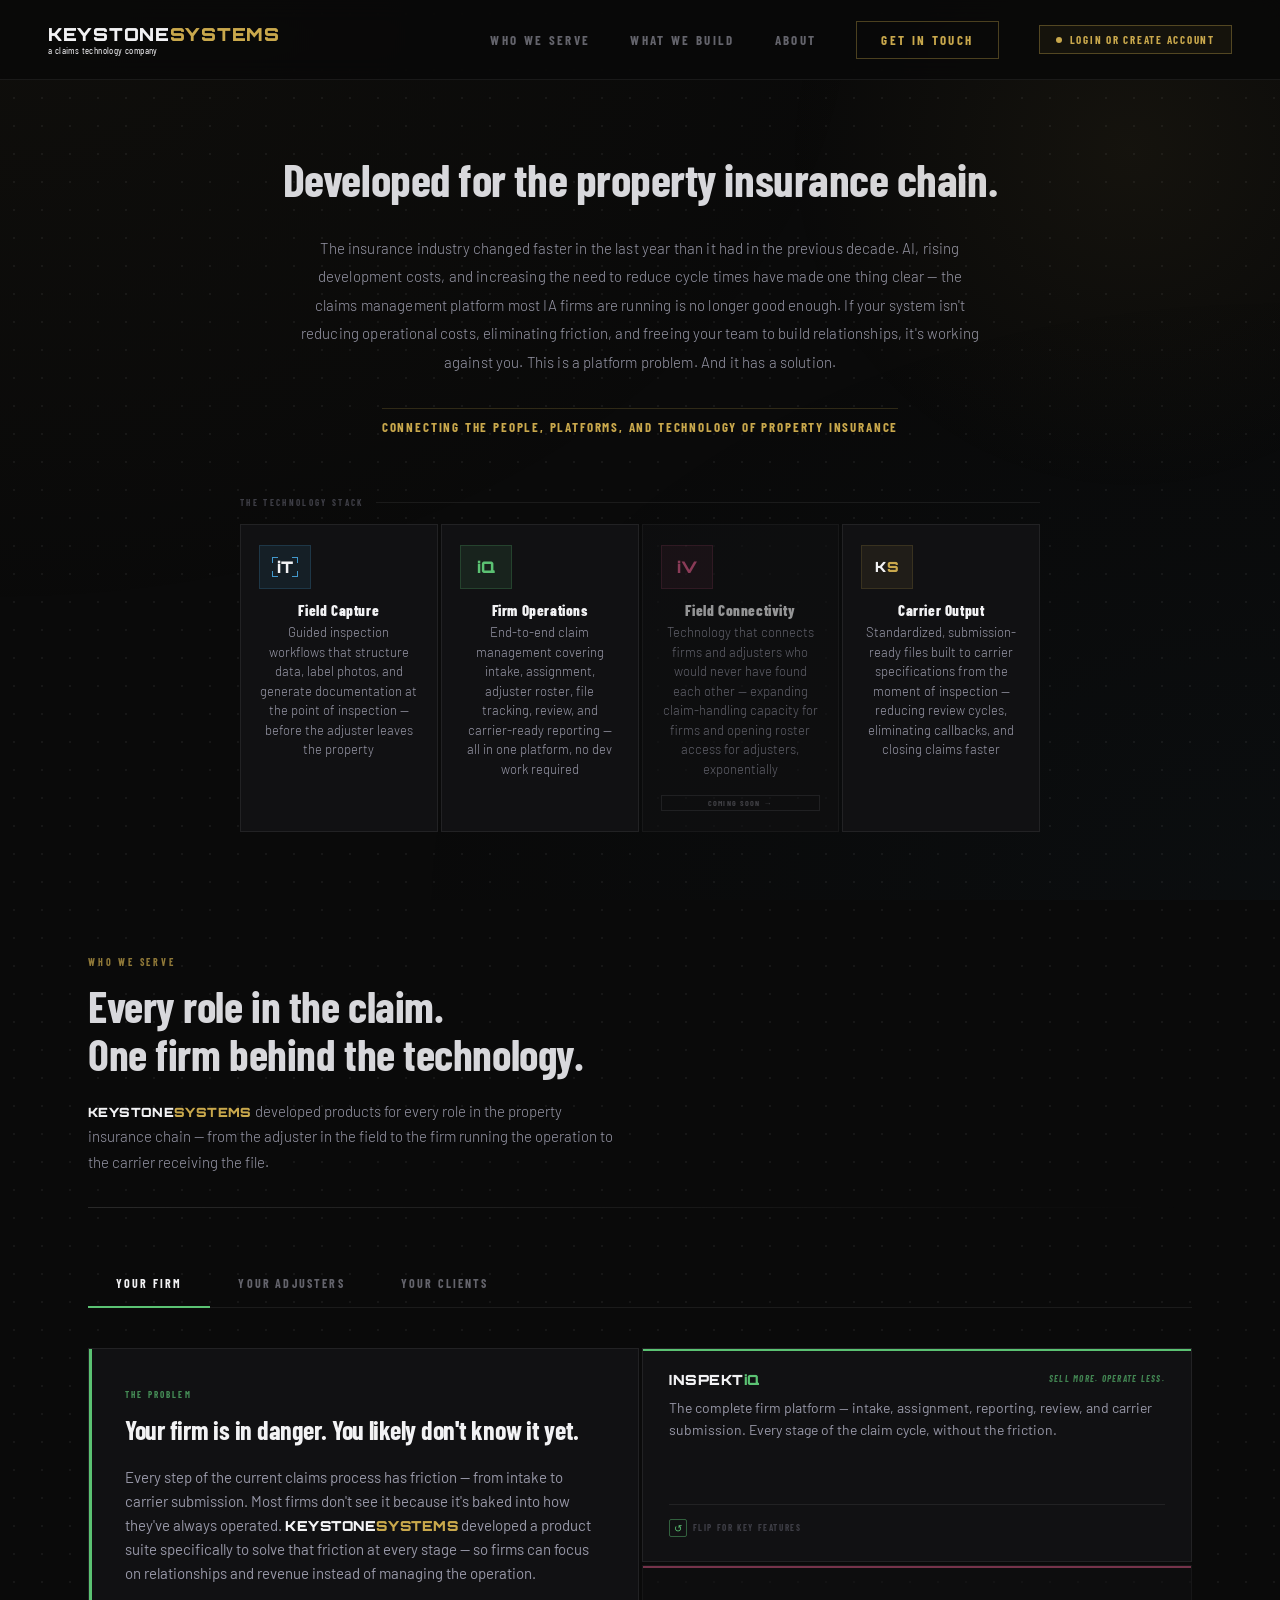
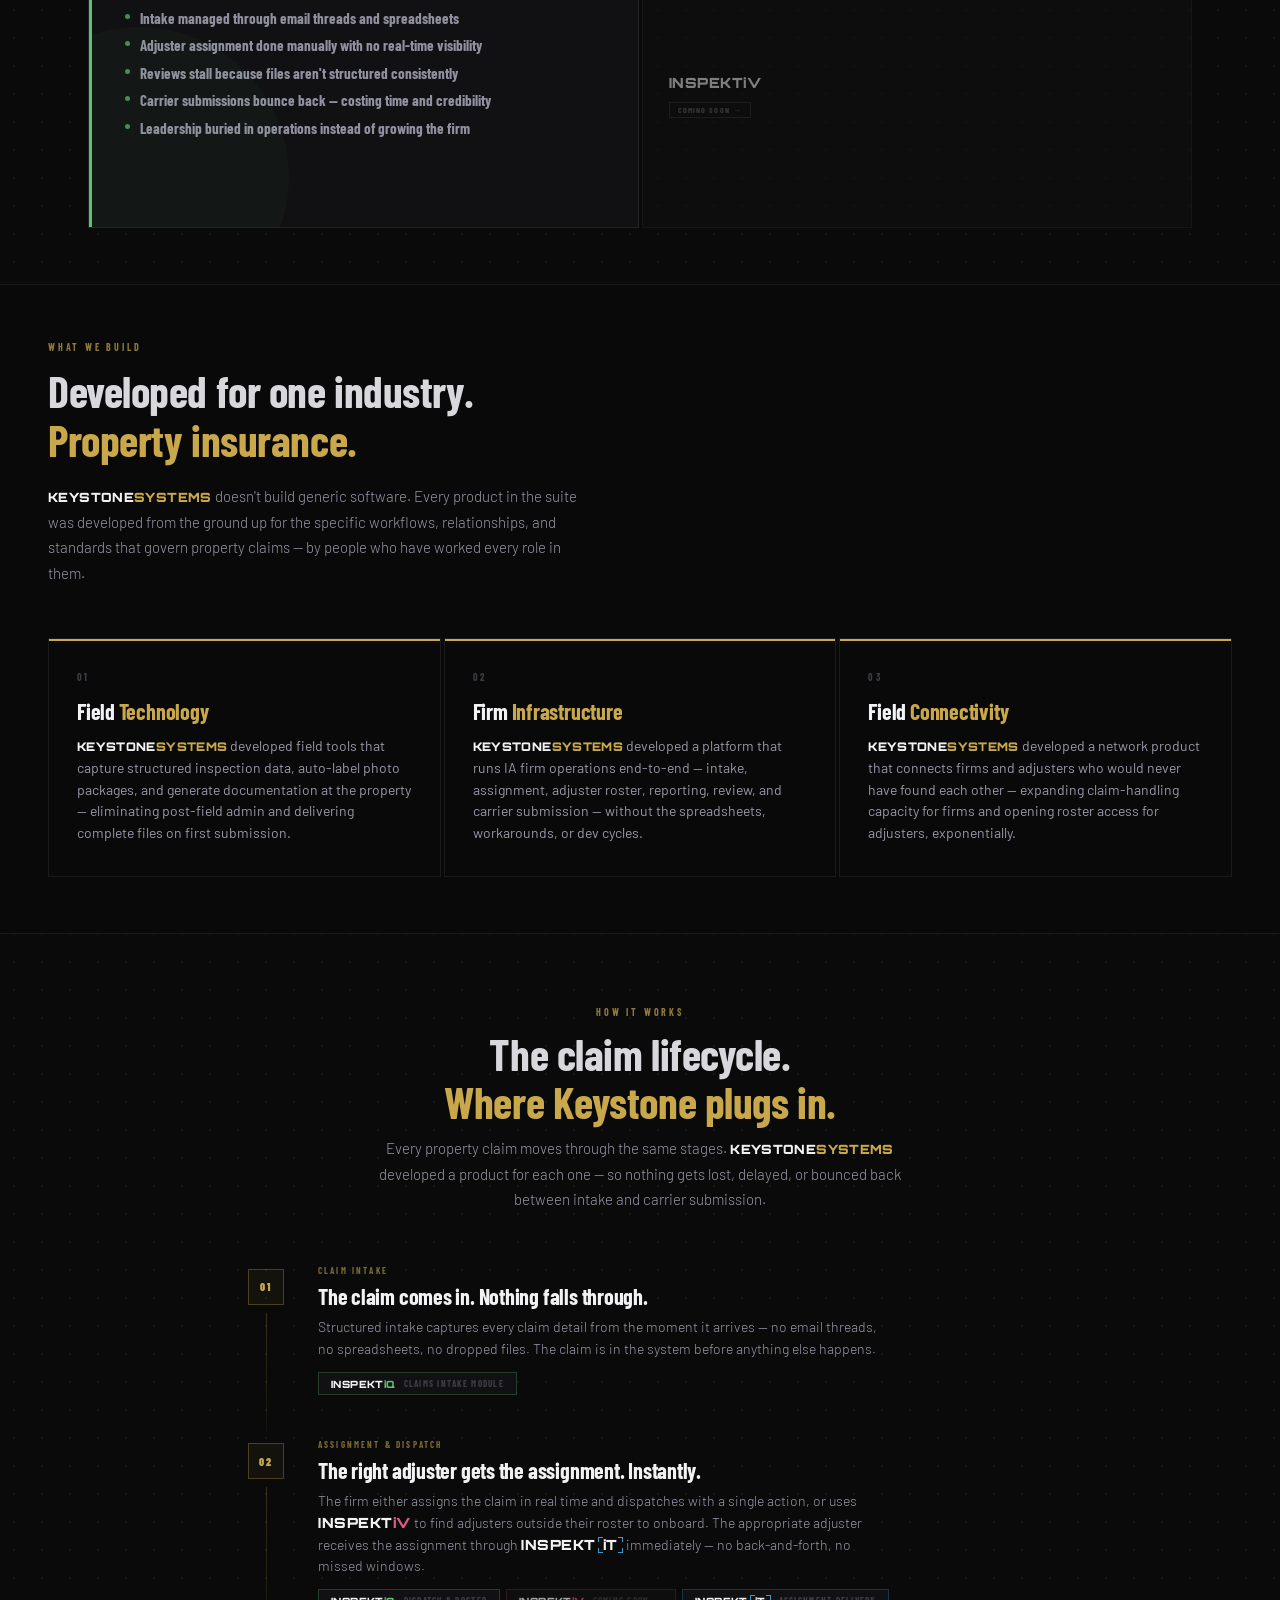
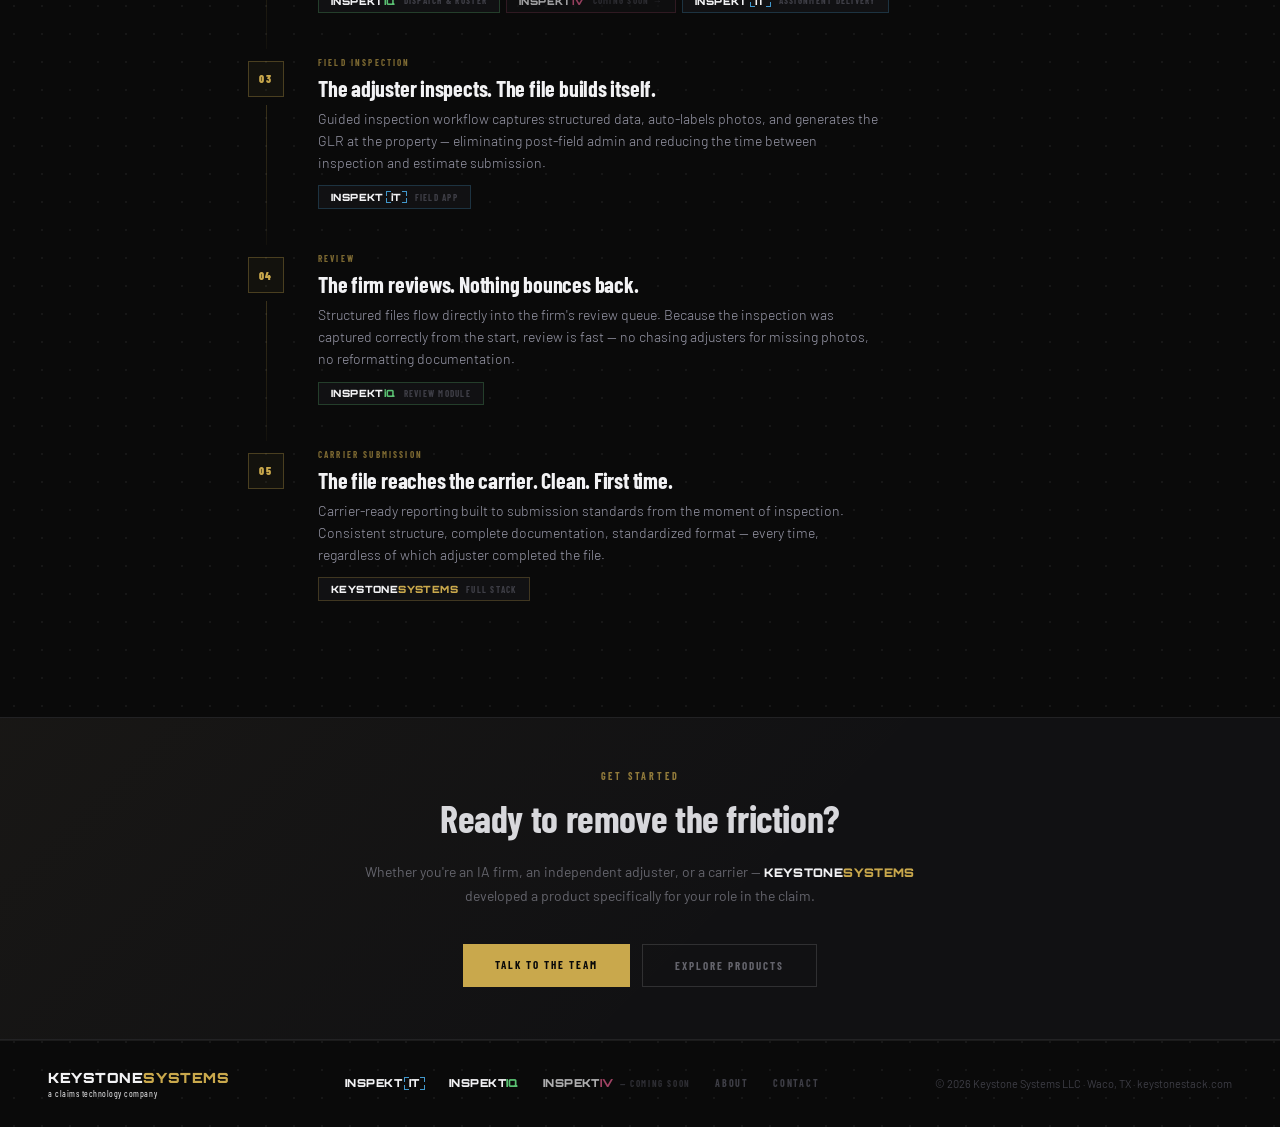
==== commit 0941a5f1: "Brand audit fixes per BrandReference_v1.pdf (a) shared.css: bracket border 1.2px → 1.5px (per spec) " ====
--- a/index.html
+++ b/index.html
@@ -1152,7 +1152,7 @@
           <div class="pfc-inner">
             <div class="pfc-face">
               <div class="pfc-prod-header">
-                <div class="pfc-prod-wm">INSPEKT<span class="acc">iQ</span></div>
+                <div class="pfc-prod-wm"><span class="brand-iq">INSPEKT<span class="acc">iQ</span></span></div>
                 <div class="pfc-tagline">Sell more. Operate less.</div>
               </div>
               <p class="pfc-desc">The complete firm platform — intake, assignment, reporting, review, and carrier submission. Every stage of the claim cycle, without the friction.</p>
@@ -1180,7 +1180,7 @@
 
         <!-- INSPEKTiV — Coming Soon (clickable to inspektiv.html) -->
         <a href="/inspektiv.html" class="pfc-coming-soon" style="text-decoration:none;color:inherit;cursor:pointer;transition:opacity .2s,border-color .2s;" onmouseover="this.style.opacity='0.85';this.style.borderColor='rgba(224,92,138,.35)'" onmouseout="this.style.opacity='0.5';this.style.borderColor='var(--border)'">
-          <div class="pfc-prod-wm" style="font-family:'Orbitron',sans-serif; font-size:14px; font-weight:900; letter-spacing:.04em; color:var(--white); display:inline-flex; align-items:center; margin-bottom:8px;">INSPEKT<span style="color:var(--rose);">iV</span></div>
+          <div class="pfc-prod-wm" style="margin-bottom:8px;"><span class="brand-iv" style="font-size:14px;">INSPEKT<span class="acc">iV</span></span></div>
           <div class="coming-soon-pill">Coming Soon →</div>
         </a>
 
@@ -1212,7 +1212,7 @@
           <div class="pfc-inner">
             <div class="pfc-face">
               <div class="pfc-prod-header">
-                <div class="pfc-prod-wm">INSPEKT<div class="bk"><div class="c tl"></div><div class="c tr"></div><div class="c bl"></div><div class="c br"></div>iT</div></div>
+                <div class="pfc-prod-wm"><span class="brand-it">INSPEKT<span class="bk"><span class="c tl"></span><span class="c tr"></span><span class="c bl"></span><span class="c br"></span>iT</span></span></div>
                 <div class="pfc-tagline">Inspect it. Check it. Done.</div>
               </div>
               <p class="pfc-desc">Field app that captures structured inspection data, auto-labels photos, and generates the GLR at inspection — complete file before you leave the property.</p>
@@ -1241,7 +1241,7 @@
 
         <!-- INSPEKTiV — Coming Soon (clickable to inspektiv.html) -->
         <a href="/inspektiv.html" class="pfc-coming-soon" style="text-decoration:none;color:inherit;cursor:pointer;transition:opacity .2s,border-color .2s;" onmouseover="this.style.opacity='0.85';this.style.borderColor='rgba(224,92,138,.35)'" onmouseout="this.style.opacity='0.5';this.style.borderColor='var(--border)'">
-          <div class="pfc-prod-wm" style="font-family:'Orbitron',sans-serif; font-size:14px; font-weight:900; letter-spacing:.04em; color:var(--white); display:inline-flex; align-items:center; margin-bottom:8px;">INSPEKT<span style="color:var(--rose);">iV</span></div>
+          <div class="pfc-prod-wm" style="margin-bottom:8px;"><span class="brand-iv" style="font-size:14px;">INSPEKT<span class="acc">iV</span></span></div>
           <div class="coming-soon-pill">Coming Soon →</div>
         </a>
 
@@ -1272,7 +1272,7 @@
           <div class="pfc-inner">
             <div class="pfc-face">
               <div class="pfc-prod-header">
-                <div class="pfc-prod-wm">INSPEKT<span class="acc">iQ</span></div>
+                <div class="pfc-prod-wm"><span class="brand-iq">INSPEKT<span class="acc">iQ</span></span></div>
                 <div class="pfc-tagline">Built to carrier standards from day one.</div>
               </div>
               <p class="pfc-desc">When firms run on INSPEKTiQ, carrier output is standardized by default — structured files, consistent reporting, and submission-ready documentation every time.</p>
@@ -1303,7 +1303,7 @@
           <div class="pfc-inner">
             <div class="pfc-face">
               <div class="pfc-prod-header">
-                <div class="pfc-prod-wm">INSPEKT<div class="bk"><div class="c tl"></div><div class="c tr"></div><div class="c bl"></div><div class="c br"></div>iT</div></div>
+                <div class="pfc-prod-wm"><span class="brand-it">INSPEKT<span class="bk"><span class="c tl"></span><span class="c tr"></span><span class="c bl"></span><span class="c br"></span>iT</span></span></div>
                 <div class="pfc-tagline">Standardized files. Every adjuster. Every time.</div>
               </div>
               <p class="pfc-desc">INSPEKTiT structures the inspection at the field level — the file that reaches the carrier is consistent regardless of which adjuster completed it.</p>
@@ -1389,7 +1389,7 @@
           <div class="hiw-stage-title">The claim comes in. Nothing falls through.</div>
           <p class="hiw-stage-body">Structured intake captures every claim detail from the moment it arrives — no email threads, no spreadsheets, no dropped files. The claim is in the system before anything else happens.</p>
           <div class="hiw-product-tag" style="--tag-c: var(--green);">
-            <span style="font-family:'Orbitron',sans-serif; font-weight:900; font-size:10px; color:var(--white); letter-spacing:.04em;">INSPEKT<span style="color:var(--green);">iQ</span></span>
+            <span class="brand-iq" style="font-size:10px;">INSPEKT<span class="acc">iQ</span></span>
             <span class="hiw-tag-label">Claims Intake Module</span>
           </div>
         </div>
@@ -1403,18 +1403,18 @@
         <div class="hiw-step-right">
           <div class="hiw-stage-label">Assignment &amp; Dispatch</div>
           <div class="hiw-stage-title">The right adjuster gets the assignment. Instantly.</div>
-          <p class="hiw-stage-body">The firm either assigns the claim in real time and dispatches with a single action, or uses <span style="font-family:'Orbitron',sans-serif; font-weight:900; font-size:1em; color:var(--white); letter-spacing:.04em;">INSPEKT<span style="color:var(--rose);">iV</span></span> to find adjusters outside their roster to onboard. The appropriate adjuster receives the assignment through <span style="font-family:'Orbitron',sans-serif; font-weight:900; font-size:1em; color:var(--white); letter-spacing:.04em; display:inline-flex; align-items:center;">INSPEKT<span style="position:relative; display:inline-flex; align-items:center; padding:1px 5px; margin-left:2px;"><span style="position:absolute; top:0; left:0; width:5px; height:5px; border-top:1.2px solid var(--blue); border-left:1.2px solid var(--blue);"></span><span style="position:absolute; top:0; right:0; width:5px; height:5px; border-top:1.2px solid var(--blue); border-right:1.2px solid var(--blue);"></span><span style="position:absolute; bottom:0; left:0; width:5px; height:5px; border-bottom:1.2px solid var(--blue); border-left:1.2px solid var(--blue);"></span><span style="position:absolute; bottom:0; right:0; width:5px; height:5px; border-bottom:1.2px solid var(--blue); border-right:1.2px solid var(--blue);"></span>iT</span></span> immediately — no back-and-forth, no missed windows.</p>
+          <p class="hiw-stage-body">The firm either assigns the claim in real time and dispatches with a single action, or uses <span class="brand-iv">INSPEKT<span class="acc">iV</span></span> to find adjusters outside their roster to onboard. The appropriate adjuster receives the assignment through <span class="brand-it">INSPEKT<span class="bk"><span class="c tl"></span><span class="c tr"></span><span class="c bl"></span><span class="c br"></span>iT</span></span> immediately — no back-and-forth, no missed windows.</p>
           <div class="hiw-tags-row">
             <div class="hiw-product-tag" style="--tag-c: var(--green);">
-              <span style="font-family:'Orbitron',sans-serif; font-weight:900; font-size:10px; color:var(--white); letter-spacing:.04em;">INSPEKT<span style="color:var(--green);">iQ</span></span>
+              <span class="brand-iq" style="font-size:10px;">INSPEKT<span class="acc">iQ</span></span>
               <span class="hiw-tag-label">Dispatch &amp; Roster</span>
             </div>
             <a href="/inspektiv.html" class="hiw-product-tag" style="--tag-c: var(--rose); opacity:0.65; text-decoration:none; transition:opacity .2s;" onmouseover="this.style.opacity='1'" onmouseout="this.style.opacity='0.65'">
-              <span style="font-family:'Orbitron',sans-serif; font-weight:900; font-size:10px; color:var(--white); letter-spacing:.04em;">INSPEKT<span style="color:var(--rose);">iV</span></span>
+              <span class="brand-iv" style="font-size:10px;">INSPEKT<span class="acc">iV</span></span>
               <span class="hiw-tag-label">Coming Soon →</span>
             </a>
             <div class="hiw-product-tag" style="--tag-c: var(--blue);">
-              <span style="font-family:'Orbitron',sans-serif; font-weight:900; font-size:10px; color:var(--white); letter-spacing:.04em; display:inline-flex; align-items:center;">INSPEKT<span style="position:relative; display:inline-flex; align-items:center; padding:1px 5px; margin-left:2px;"><span style="position:absolute; top:0; left:0; width:5px; height:5px; border-top:1.2px solid var(--blue); border-left:1.2px solid var(--blue);"></span><span style="position:absolute; top:0; right:0; width:5px; height:5px; border-top:1.2px solid var(--blue); border-right:1.2px solid var(--blue);"></span><span style="position:absolute; bottom:0; left:0; width:5px; height:5px; border-bottom:1.2px solid var(--blue); border-left:1.2px solid var(--blue);"></span><span style="position:absolute; bottom:0; right:0; width:5px; height:5px; border-bottom:1.2px solid var(--blue); border-right:1.2px solid var(--blue);"></span>iT</span></span>
+              <span class="brand-it" style="font-size:10px;">INSPEKT<span class="bk"><span class="c tl"></span><span class="c tr"></span><span class="c bl"></span><span class="c br"></span>iT</span></span>
               <span class="hiw-tag-label">Assignment Delivery</span>
             </div>
           </div>
@@ -1431,7 +1431,7 @@
           <div class="hiw-stage-title">The adjuster inspects. The file builds itself.</div>
           <p class="hiw-stage-body">Guided inspection workflow captures structured data, auto-labels photos, and generates the GLR at the property — eliminating post-field admin and reducing the time between inspection and estimate submission.</p>
           <div class="hiw-product-tag" style="--tag-c: var(--blue);">
-            <span style="font-family:'Orbitron',sans-serif; font-weight:900; font-size:10px; color:var(--white); letter-spacing:.04em; display:inline-flex; align-items:center;">INSPEKT<span style="position:relative; display:inline-flex; align-items:center; padding:1px 5px; margin-left:2px;"><span style="position:absolute; top:0; left:0; width:5px; height:5px; border-top:1.2px solid var(--blue); border-left:1.2px solid var(--blue);"></span><span style="position:absolute; top:0; right:0; width:5px; height:5px; border-top:1.2px solid var(--blue); border-right:1.2px solid var(--blue);"></span><span style="position:absolute; bottom:0; left:0; width:5px; height:5px; border-bottom:1.2px solid var(--blue); border-left:1.2px solid var(--blue);"></span><span style="position:absolute; bottom:0; right:0; width:5px; height:5px; border-bottom:1.2px solid var(--blue); border-right:1.2px solid var(--blue);"></span>iT</span></span>
+            <span class="brand-it" style="font-size:10px;">INSPEKT<span class="bk"><span class="c tl"></span><span class="c tr"></span><span class="c bl"></span><span class="c br"></span>iT</span></span>
             <span class="hiw-tag-label">Field App</span>
           </div>
         </div>
@@ -1447,7 +1447,7 @@
           <div class="hiw-stage-title">The firm reviews. Nothing bounces back.</div>
           <p class="hiw-stage-body">Structured files flow directly into the firm's review queue. Because the inspection was captured correctly from the start, review is fast — no chasing adjusters for missing photos, no reformatting documentation.</p>
           <div class="hiw-product-tag" style="--tag-c: var(--green);">
-            <span style="font-family:'Orbitron',sans-serif; font-weight:900; font-size:10px; color:var(--white); letter-spacing:.04em;">INSPEKT<span style="color:var(--green);">iQ</span></span>
+            <span class="brand-iq" style="font-size:10px;">INSPEKT<span class="acc">iQ</span></span>
             <span class="hiw-tag-label">Review Module</span>
           </div>
         </div>
@@ -1493,9 +1493,9 @@
     <div style="font-family:'Barlow Condensed',sans-serif; font-size:9px; font-weight:400; color:var(--white); margin-top:2px; transform-origin:left center; white-space:nowrap;" id="footer-tagline">a claims technology company</div>
   </div>
   <div class="footer-links">
-    <a href="#" class="footer-link">INSPEKTiT</a>
-    <a href="#" class="footer-link">INSPEKTiQ</a>
-    <a href="/inspektiv.html" class="footer-link" style="opacity:0.7;">INSPEKTiV — Coming Soon</a>
+    <a href="https://inspektit.io" class="footer-link" target="_blank" rel="noopener"><span class="brand-it" style="font-size:11px;">INSPEKT<span class="bk"><span class="c tl"></span><span class="c tr"></span><span class="c bl"></span><span class="c br"></span>iT</span></span></a>
+    <a href="https://inspektiq.io" class="footer-link" target="_blank" rel="noopener"><span class="brand-iq" style="font-size:11px;">INSPEKT<span class="acc">iQ</span></span></a>
+    <a href="/inspektiv.html" class="footer-link" style="opacity:0.7;"><span class="brand-iv" style="font-size:11px;">INSPEKT<span class="acc">iV</span></span><span style="margin-left:6px;font-family:'Barlow Condensed',sans-serif;font-size:9px;letter-spacing:.18em;">— COMING SOON</span></a>
     <a href="#" class="footer-link">About</a>
     <a href="#" class="footer-link">Contact</a>
   </div>
--- a/assets/css/shared.css
+++ b/assets/css/shared.css
@@ -1,44 +1,128 @@
-/* ══════════════════════════════════════════════════
-   KEYSTONESYSTEMS — Shared Styles
-   Single source of truth for colors, typography, resets
-   ══════════════════════════════════════════════════ */
-
-/* ── Google Fonts ── */
-@import url('https://fonts.googleapis.com/css2?family=Barlow+Condensed:wght@400;500;600;700;800;900&family=Barlow:wght@300;400;500;600&family=Orbitron:wght@900&display=swap');
-
-/* ── CSS Custom Properties ── */
-:root {
-  --black:      #090909;
-  --surface:    #111113;
-  --surface-2:  #181819;
-  --surface-3:  #1e1e22;
-  --border:     rgba(255,255,255,0.07);
-  --border-hi:  rgba(255,255,255,0.13);
-  --white:      #f2f2f4;
-  --muted:      #64646c;
-  --muted-2:    #3e3e46;
-  --dim:        #c8c8d0;
-  --bronze:     #C9A84C;
-  --bronze-lo:  rgba(201,168,76,0.08);
-  --bronze-mid: rgba(201,168,76,0.18);
-  --blue:       #4298CC;
-  --green:      #5BC273;
-  --rose:       #E05C8A;
-  --green-lo:   rgba(61,170,106,0.08);
-  --rose-lo:    rgba(224,92,138,0.08);
-}
-
-/* ── Base Reset ── */
-*, *::before, *::after {
-  box-sizing: border-box;
-  margin: 0;
-  padding: 0;
-}
-
-/* ── Body Base ── */
-body {
-  background-color: #0a0a0a;
-  color: var(--white);
-  font-family: 'Barlow', sans-serif;
-  min-height: 100vh;
-}
+/* ══════════════════════════════════════════════════
+   KEYSTONESYSTEMS — Shared Styles
+   Single source of truth for colors, typography, resets
+   ══════════════════════════════════════════════════ */
+
+/* ── Google Fonts ── */
+@import url('https://fonts.googleapis.com/css2?family=Barlow+Condensed:wght@400;500;600;700;800;900&family=Barlow:wght@300;400;500;600&family=Orbitron:wght@900&display=swap');
+
+/* ── CSS Custom Properties ── */
+:root {
+  --black:      #090909;
+  --surface:    #111113;
+  --surface-2:  #181819;
+  --surface-3:  #1e1e22;
+  --border:     rgba(255,255,255,0.07);
+  --border-hi:  rgba(255,255,255,0.13);
+  --white:      #f2f2f4;
+  --muted:      #64646c;
+  --muted-2:    #3e3e46;
+  --dim:        #c8c8d0;
+  --bronze:     #C9A84C;
+  --bronze-lo:  rgba(201,168,76,0.08);
+  --bronze-mid: rgba(201,168,76,0.18);
+  --blue:       #4298CC;
+  --green:      #5BC273;
+  --rose:       #E05C8A;
+  --green-lo:   rgba(61,170,106,0.08);
+  --rose-lo:    rgba(224,92,138,0.08);
+}
+
+/* ── Base Reset ── */
+*, *::before, *::after {
+  box-sizing: border-box;
+  margin: 0;
+  padding: 0;
+}
+
+/* ── Body Base ── */
+body {
+  background-color: #0a0a0a;
+  color: var(--white);
+  font-family: 'Barlow', sans-serif;
+  min-height: 100vh;
+}
+
+/* ══════════════════════════════════════════════════
+   CANONICAL BRAND WORDMARKS
+   Use these classes ANYWHERE you write a product name.
+   Do not invent new bracket / accent treatments inline.
+   ══════════════════════════════════════════════════ */
+
+/* Base wordmark style — applies to all three products */
+.brand-wm,
+.brand-iv,
+.brand-it,
+.brand-iq {
+  font-family: 'Orbitron', sans-serif;
+  font-weight: 900;
+  letter-spacing: .04em;
+  color: var(--white);
+  display: inline-flex;
+  align-items: center;
+  white-space: nowrap;
+  line-height: 1;
+}
+
+/* INSPEKTiV — rose accent on iV, NO bracket */
+.brand-iv .acc { color: var(--rose); font-style: normal; }
+
+/* INSPEKTiQ — green accent on iQ, NO bracket */
+.brand-iq .acc { color: var(--green); font-style: normal; }
+
+/* INSPEKT[iT] — blue L-bracket around iT */
+.brand-it .bk {
+  position: relative;
+  display: inline-flex;
+  align-items: center;
+  padding: 1px 5px;
+  margin-left: 2px;
+}
+.brand-it .bk .c {
+  position: absolute;
+  width: 5px; height: 5px;
+  border-style: solid;
+  border-width: 0;
+  border-color: var(--blue);
+}
+/* Spec: 1.5px L-bracket border in Brand Blue */
+.brand-it .bk .c.tl { top: 0;    left: 0;  border-top-width:    1.5px; border-left-width:  1.5px; }
+.brand-it .bk .c.tr { top: 0;    right: 0; border-top-width:    1.5px; border-right-width: 1.5px; }
+.brand-it .bk .c.bl { bottom: 0; left: 0;  border-bottom-width: 1.5px; border-left-width:  1.5px; }
+.brand-it .bk .c.br { bottom: 0; right: 0; border-bottom-width: 1.5px; border-right-width: 1.5px; }
+
+/* Larger bracket variant — use .brand-it.lg for hero / display sizes */
+.brand-it.lg .bk { padding: 2px 7px; margin-left: 3px; }
+.brand-it.lg .bk .c { width: 7px; height: 7px; }
+.brand-it.lg .bk .c.tl, .brand-it.lg .bk .c.tr,
+.brand-it.lg .bk .c.bl, .brand-it.lg .bk .c.br { border-width: 0; }
+.brand-it.lg .bk .c.tl { border-top-width:    2px; border-left-width:  2px; }
+.brand-it.lg .bk .c.tr { border-top-width:    2px; border-right-width: 2px; }
+.brand-it.lg .bk .c.bl { border-bottom-width: 2px; border-left-width:  2px; }
+.brand-it.lg .bk .c.br { border-bottom-width: 2px; border-right-width: 2px; }
+
+/* KEYSTONESYSTEMS lockup — bronze "SYSTEMS" suffix */
+.brand-keystone {
+  font-family: 'Orbitron', sans-serif;
+  font-weight: 900;
+  letter-spacing: .04em;
+  color: var(--white);
+  white-space: nowrap;
+}
+.brand-keystone .sys { color: var(--bronze); }
+
+/*
+USAGE (copy-paste, never reinvent):
+
+  <span class="brand-iv">INSPEKT<span class="acc">iV</span></span>
+
+  <span class="brand-iq">INSPEKT<span class="acc">iQ</span></span>
+
+  <span class="brand-it">INSPEKT<span class="bk">
+    <span class="c tl"></span><span class="c tr"></span>
+    <span class="c bl"></span><span class="c br"></span>
+    iT
+  </span></span>
+
+  <span class="brand-keystone">KEYSTONE<span class="sys">SYSTEMS</span></span>
+*/
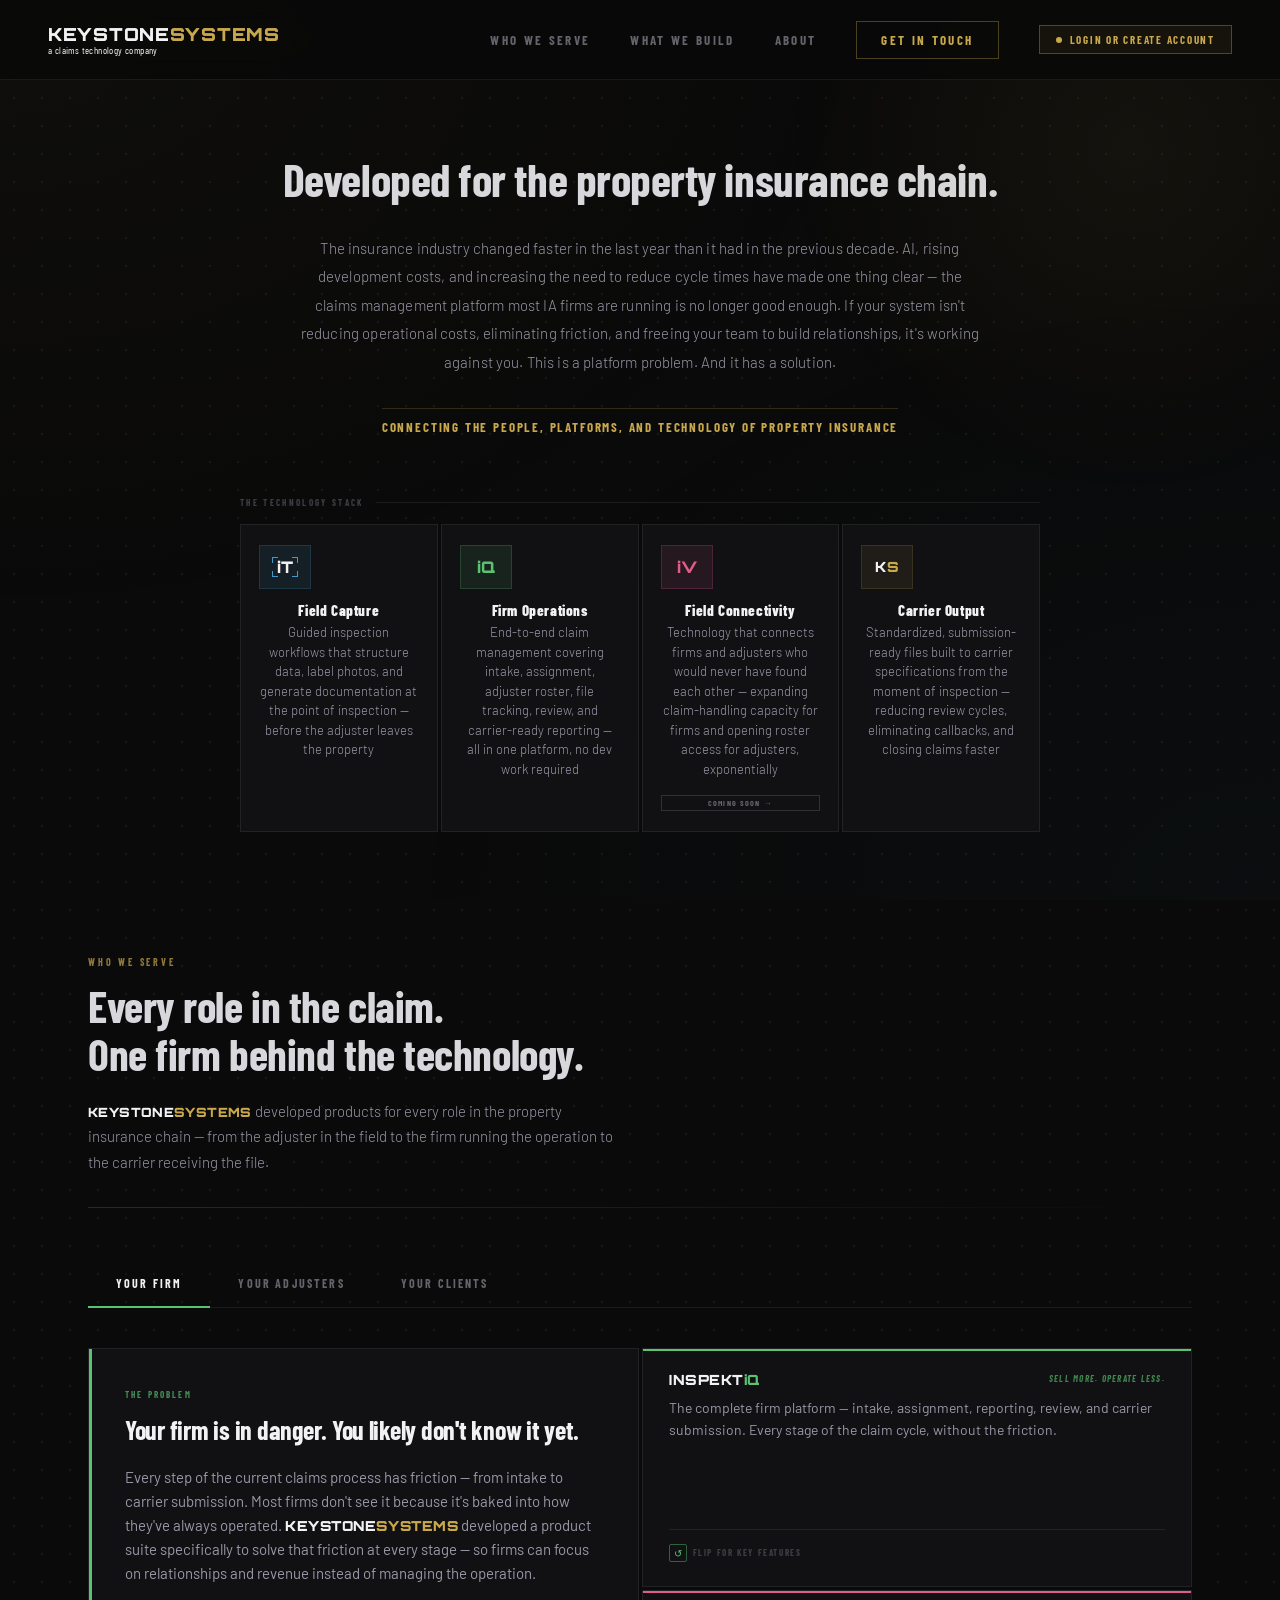
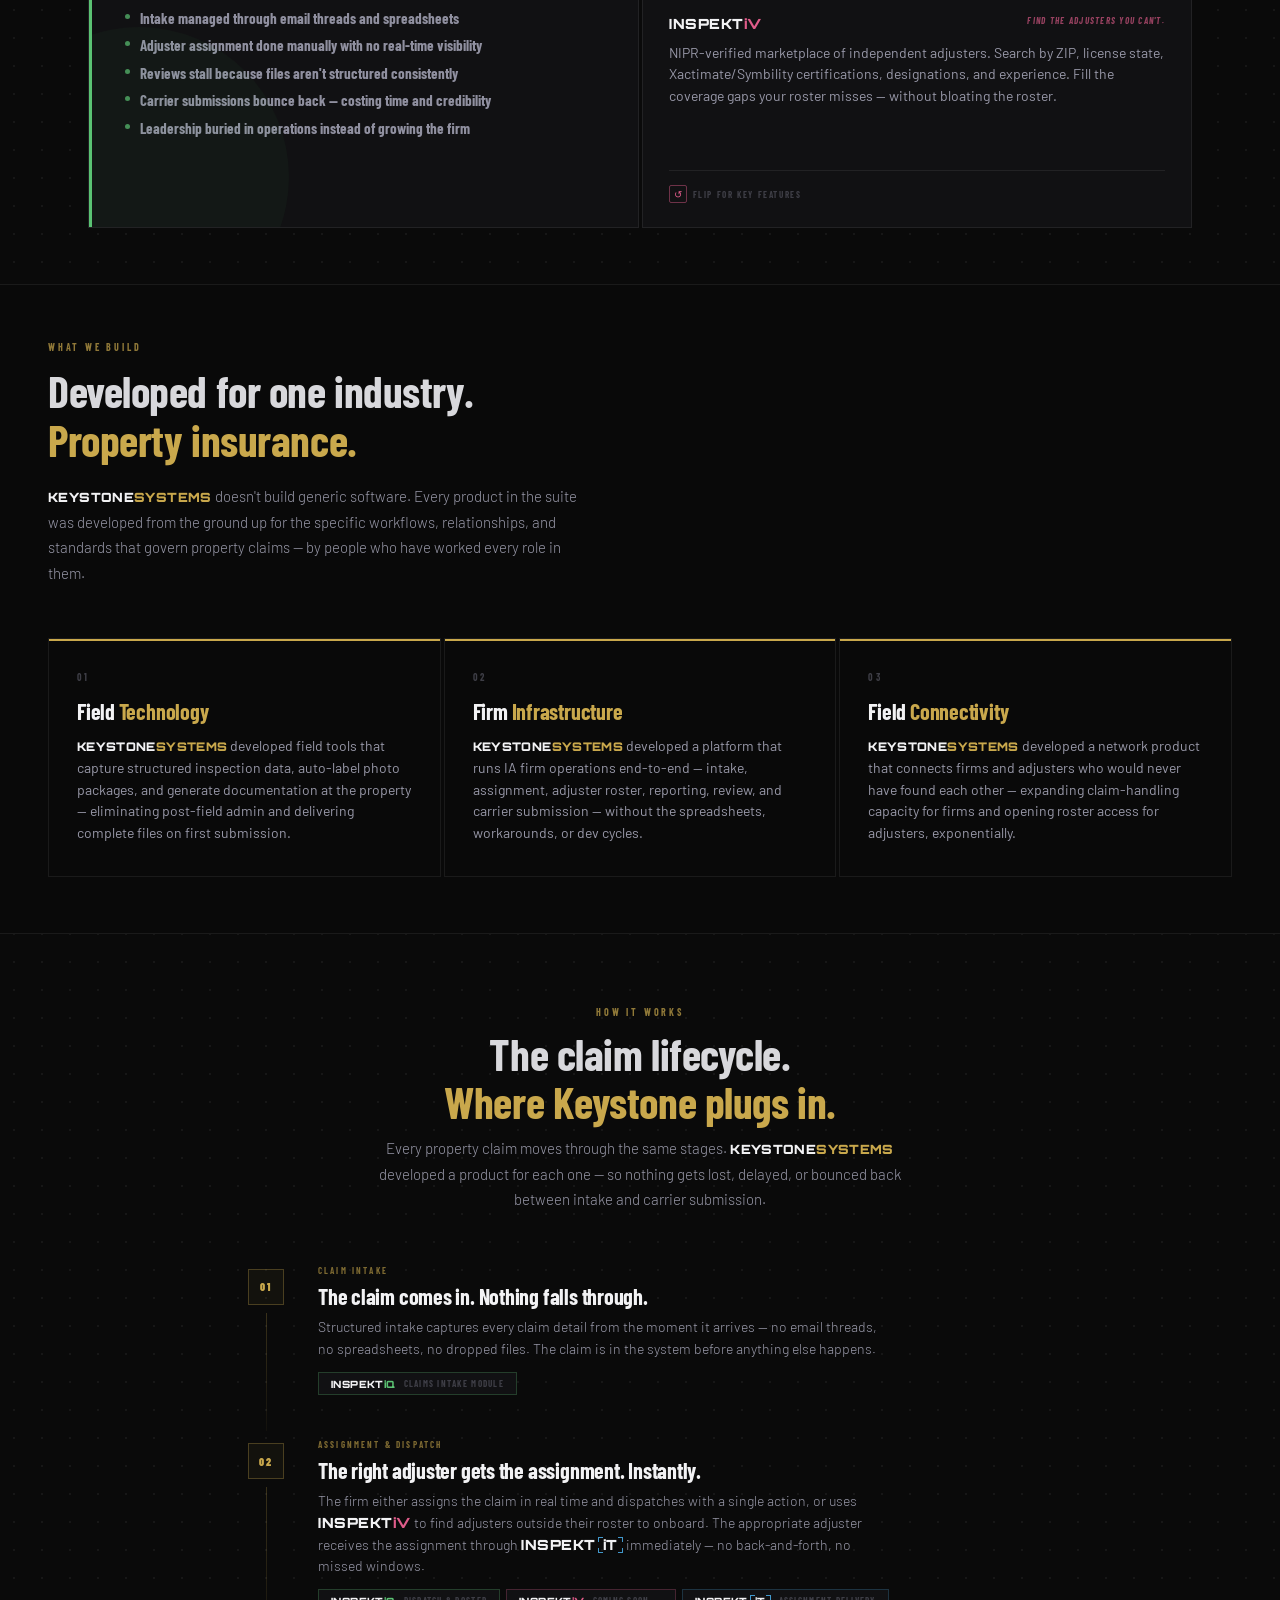
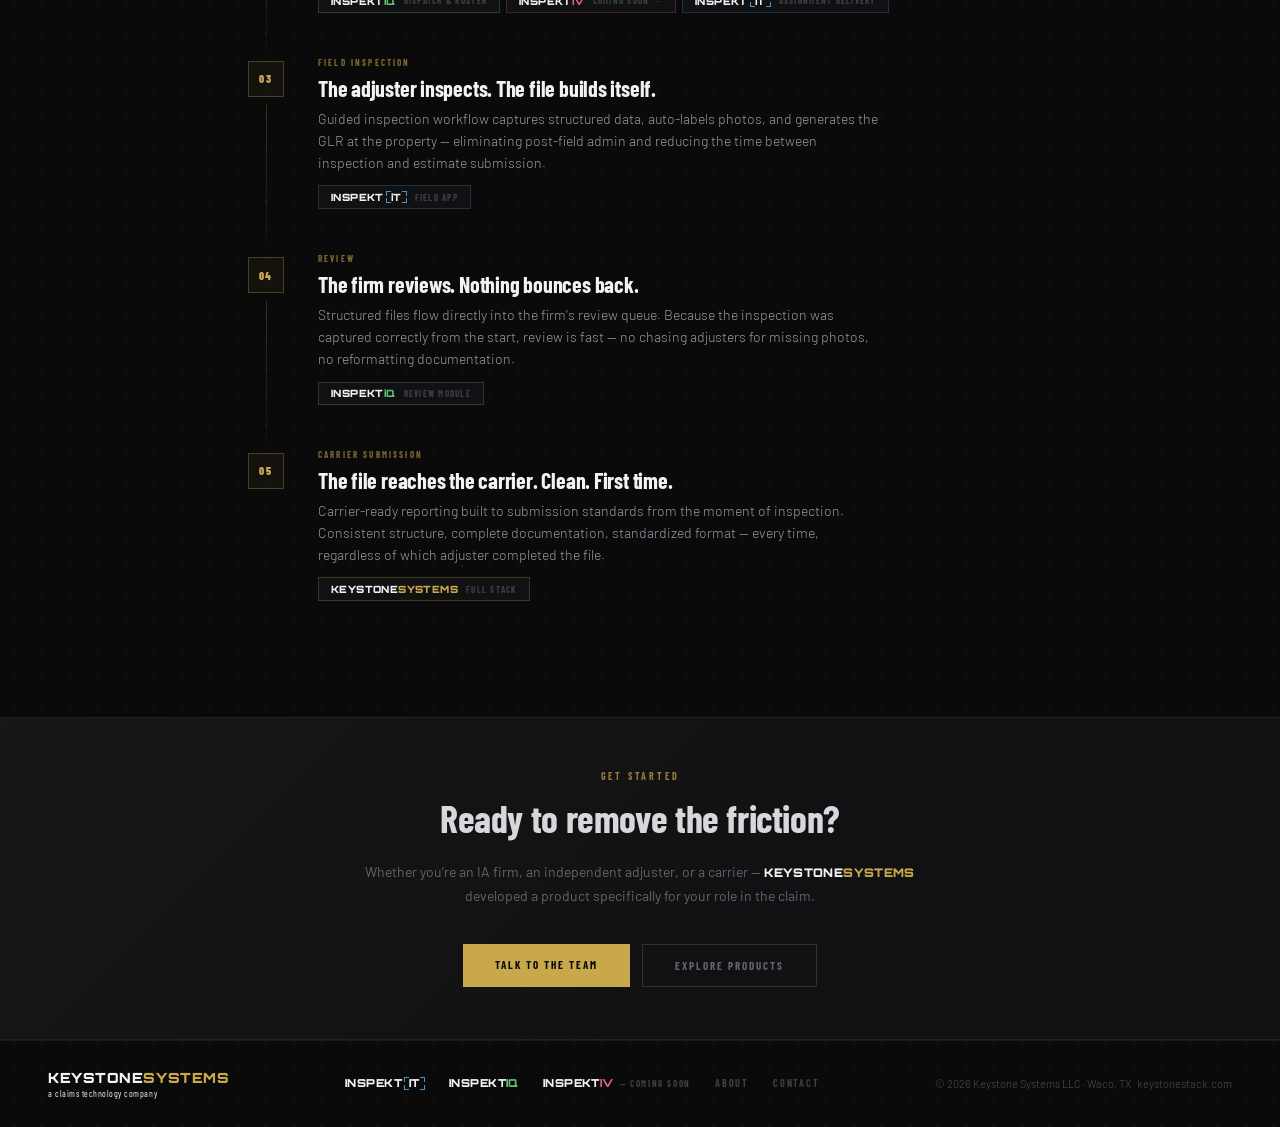
==== commit f2ec14b1: "iV flip cards + inline brand treatment + box alignment - index.html: build full front+back INSPEKTiV" ====
--- a/index.html
+++ b/index.html
@@ -641,8 +641,9 @@
     justify-content: center;
     align-items: flex-start;
     position: relative; overflow: hidden;
-    opacity: 0.5;
-  }
+    transition: border-color .2s;
+  }
+  .pfc-coming-soon:hover { border-color: rgba(224,92,138,.35); }
   .pfc-coming-soon::before {
     content: '';
     position: absolute; top: 0; left: 0; right: 0; height: 2px;
@@ -1086,7 +1087,7 @@
           </div>
         </div>
 
-        <a href="/inspektiv.html" class="stack-item" style="opacity:0.6;text-decoration:none;color:inherit;cursor:pointer;transition:opacity .2s,border-color .2s;" onmouseover="this.style.opacity='1'" onmouseout="this.style.opacity='0.6'">
+        <a href="/inspektiv.html" class="stack-item" style="text-decoration:none;color:inherit;cursor:pointer;transition:border-color .2s;">
           <div class="stack-icon" style="background: rgba(224,92,138,.1); border-color: rgba(224,92,138,.2);">
             <span style="font-family:'Orbitron',sans-serif; font-weight:900; font-size:16px; color:var(--rose); line-height:1;">iV</span>
           </div>
@@ -1178,11 +1179,36 @@
           </div>
         </div>
 
-        <!-- INSPEKTiV — Coming Soon (clickable to inspektiv.html) -->
-        <a href="/inspektiv.html" class="pfc-coming-soon" style="text-decoration:none;color:inherit;cursor:pointer;transition:opacity .2s,border-color .2s;" onmouseover="this.style.opacity='0.85';this.style.borderColor='rgba(224,92,138,.35)'" onmouseout="this.style.opacity='0.5';this.style.borderColor='var(--border)'">
-          <div class="pfc-prod-wm" style="margin-bottom:8px;"><span class="brand-iv" style="font-size:14px;">INSPEKT<span class="acc">iV</span></span></div>
-          <div class="coming-soon-pill">Coming Soon →</div>
-        </a>
+        <!-- INSPEKTiV flip card — firm perspective -->
+        <div class="pfc-wrap" style="--prod-accent: var(--rose);" onclick="this.classList.toggle('flipped')">
+          <div class="pfc-inner">
+            <div class="pfc-face">
+              <div class="pfc-prod-header">
+                <div class="pfc-prod-wm"><span style="font-family:'Orbitron',sans-serif;font-weight:900;letter-spacing:.04em;color:var(--white);">INSPEKT<span style="color:var(--rose);">iV</span></span></div>
+                <div class="pfc-tagline">Find the adjusters you can't.</div>
+              </div>
+              <p class="pfc-desc">NIPR-verified marketplace of independent adjusters. Search by ZIP, license state, Xactimate/Symbility certifications, designations, and experience. Fill the coverage gaps your roster misses — without bloating the roster.</p>
+              <div class="flip-hint-row">
+                <div class="flip-hint-icon">&#8634;</div>
+                <div class="flip-hint-text">Flip for key features</div>
+              </div>
+            </div>
+            <div class="pfc-face pfc-back">
+              <div class="pfc-back-label"><span style="font-family:'Orbitron',sans-serif;font-weight:900;letter-spacing:.04em;color:var(--white);">INSPEKT<span style="color:var(--rose);">iV</span></span> — What It Does</div>
+              <ul class="pfc-features">
+                <li>NIPR-verified adjuster profiles — license data auto-validated</li>
+                <li>Search by ZIP, license state, certifications, and software</li>
+                <li>Lasso map with radius rings — target a loss, see who's nearby</li>
+                <li>Reveal contact on demand — no wasted cold outreach</li>
+                <li>Coverage-gap analysis — see where your roster falls short before the claim lands</li>
+              </ul>
+              <div class="flip-back-row">
+                <a href="/inspektiv.html" class="pfc-cta">Learn more</a>
+                <button class="flip-back-btn" onclick="event.stopPropagation(); this.closest('.pfc-wrap').classList.remove('flipped')">Flip back</button>
+              </div>
+            </div>
+          </div>
+        </div>
 
       </div>
     </div>
@@ -1239,11 +1265,36 @@
           </div>
         </div>
 
-        <!-- INSPEKTiV — Coming Soon (clickable to inspektiv.html) -->
-        <a href="/inspektiv.html" class="pfc-coming-soon" style="text-decoration:none;color:inherit;cursor:pointer;transition:opacity .2s,border-color .2s;" onmouseover="this.style.opacity='0.85';this.style.borderColor='rgba(224,92,138,.35)'" onmouseout="this.style.opacity='0.5';this.style.borderColor='var(--border)'">
-          <div class="pfc-prod-wm" style="margin-bottom:8px;"><span class="brand-iv" style="font-size:14px;">INSPEKT<span class="acc">iV</span></span></div>
-          <div class="coming-soon-pill">Coming Soon →</div>
-        </a>
+        <!-- INSPEKTiV flip card — adjuster perspective -->
+        <div class="pfc-wrap" style="--prod-accent: var(--rose);" onclick="this.classList.toggle('flipped')">
+          <div class="pfc-inner">
+            <div class="pfc-face">
+              <div class="pfc-prod-header">
+                <div class="pfc-prod-wm"><span style="font-family:'Orbitron',sans-serif;font-weight:900;letter-spacing:.04em;color:var(--white);">INSPEKT<span style="color:var(--rose);">iV</span></span></div>
+                <div class="pfc-tagline">One profile. Every firm.</div>
+              </div>
+              <p class="pfc-desc">NIPR-verified at signup. Visible to every subscribing firm in the network. Free for adjusters, forever. Four ways to join — text, email your resume, scan a QR code, or sign in with LinkedIn.</p>
+              <div class="flip-hint-row">
+                <div class="flip-hint-icon">&#8634;</div>
+                <div class="flip-hint-text">Flip for key features</div>
+              </div>
+            </div>
+            <div class="pfc-face pfc-back">
+              <div class="pfc-back-label"><span style="font-family:'Orbitron',sans-serif;font-weight:900;letter-spacing:.04em;color:var(--white);">INSPEKT<span style="color:var(--rose);">iV</span></span> — What It Does</div>
+              <ul class="pfc-features">
+                <li>NIPR verification at signup — no repeat license uploads</li>
+                <li>Visible to every subscribing firm automatically</li>
+                <li>Four onboarding paths — text, email, QR, LinkedIn</li>
+                <li>Self-service profile — Xactimate Address, Symbility ID, carriers worked</li>
+                <li>Free forever for adjusters — firms pay for access</li>
+              </ul>
+              <div class="flip-back-row">
+                <a href="/inspektiv.html" class="pfc-cta">Learn more</a>
+                <button class="flip-back-btn" onclick="event.stopPropagation(); this.closest('.pfc-wrap').classList.remove('flipped')">Flip back</button>
+              </div>
+            </div>
+          </div>
+        </div>
 
       </div>
     </div>
@@ -1409,7 +1460,7 @@
               <span class="brand-iq" style="font-size:10px;">INSPEKT<span class="acc">iQ</span></span>
               <span class="hiw-tag-label">Dispatch &amp; Roster</span>
             </div>
-            <a href="/inspektiv.html" class="hiw-product-tag" style="--tag-c: var(--rose); opacity:0.65; text-decoration:none; transition:opacity .2s;" onmouseover="this.style.opacity='1'" onmouseout="this.style.opacity='0.65'">
+            <a href="/inspektiv.html" class="hiw-product-tag" style="--tag-c: var(--rose); text-decoration:none;">
               <span class="brand-iv" style="font-size:10px;">INSPEKT<span class="acc">iV</span></span>
               <span class="hiw-tag-label">Coming Soon →</span>
             </a>
@@ -1495,7 +1546,7 @@
   <div class="footer-links">
     <a href="https://inspektit.io" class="footer-link" target="_blank" rel="noopener"><span class="brand-it" style="font-size:11px;">INSPEKT<span class="bk"><span class="c tl"></span><span class="c tr"></span><span class="c bl"></span><span class="c br"></span>iT</span></span></a>
     <a href="https://inspektiq.io" class="footer-link" target="_blank" rel="noopener"><span class="brand-iq" style="font-size:11px;">INSPEKT<span class="acc">iQ</span></span></a>
-    <a href="/inspektiv.html" class="footer-link" style="opacity:0.7;"><span class="brand-iv" style="font-size:11px;">INSPEKT<span class="acc">iV</span></span><span style="margin-left:6px;font-family:'Barlow Condensed',sans-serif;font-size:9px;letter-spacing:.18em;">— COMING SOON</span></a>
+    <a href="/inspektiv.html" class="footer-link"><span class="brand-iv" style="font-size:11px;">INSPEKT<span class="acc">iV</span></span><span style="margin-left:6px;font-family:'Barlow Condensed',sans-serif;font-size:9px;letter-spacing:.18em;">— COMING SOON</span></a>
     <a href="#" class="footer-link">About</a>
     <a href="#" class="footer-link">Contact</a>
   </div>
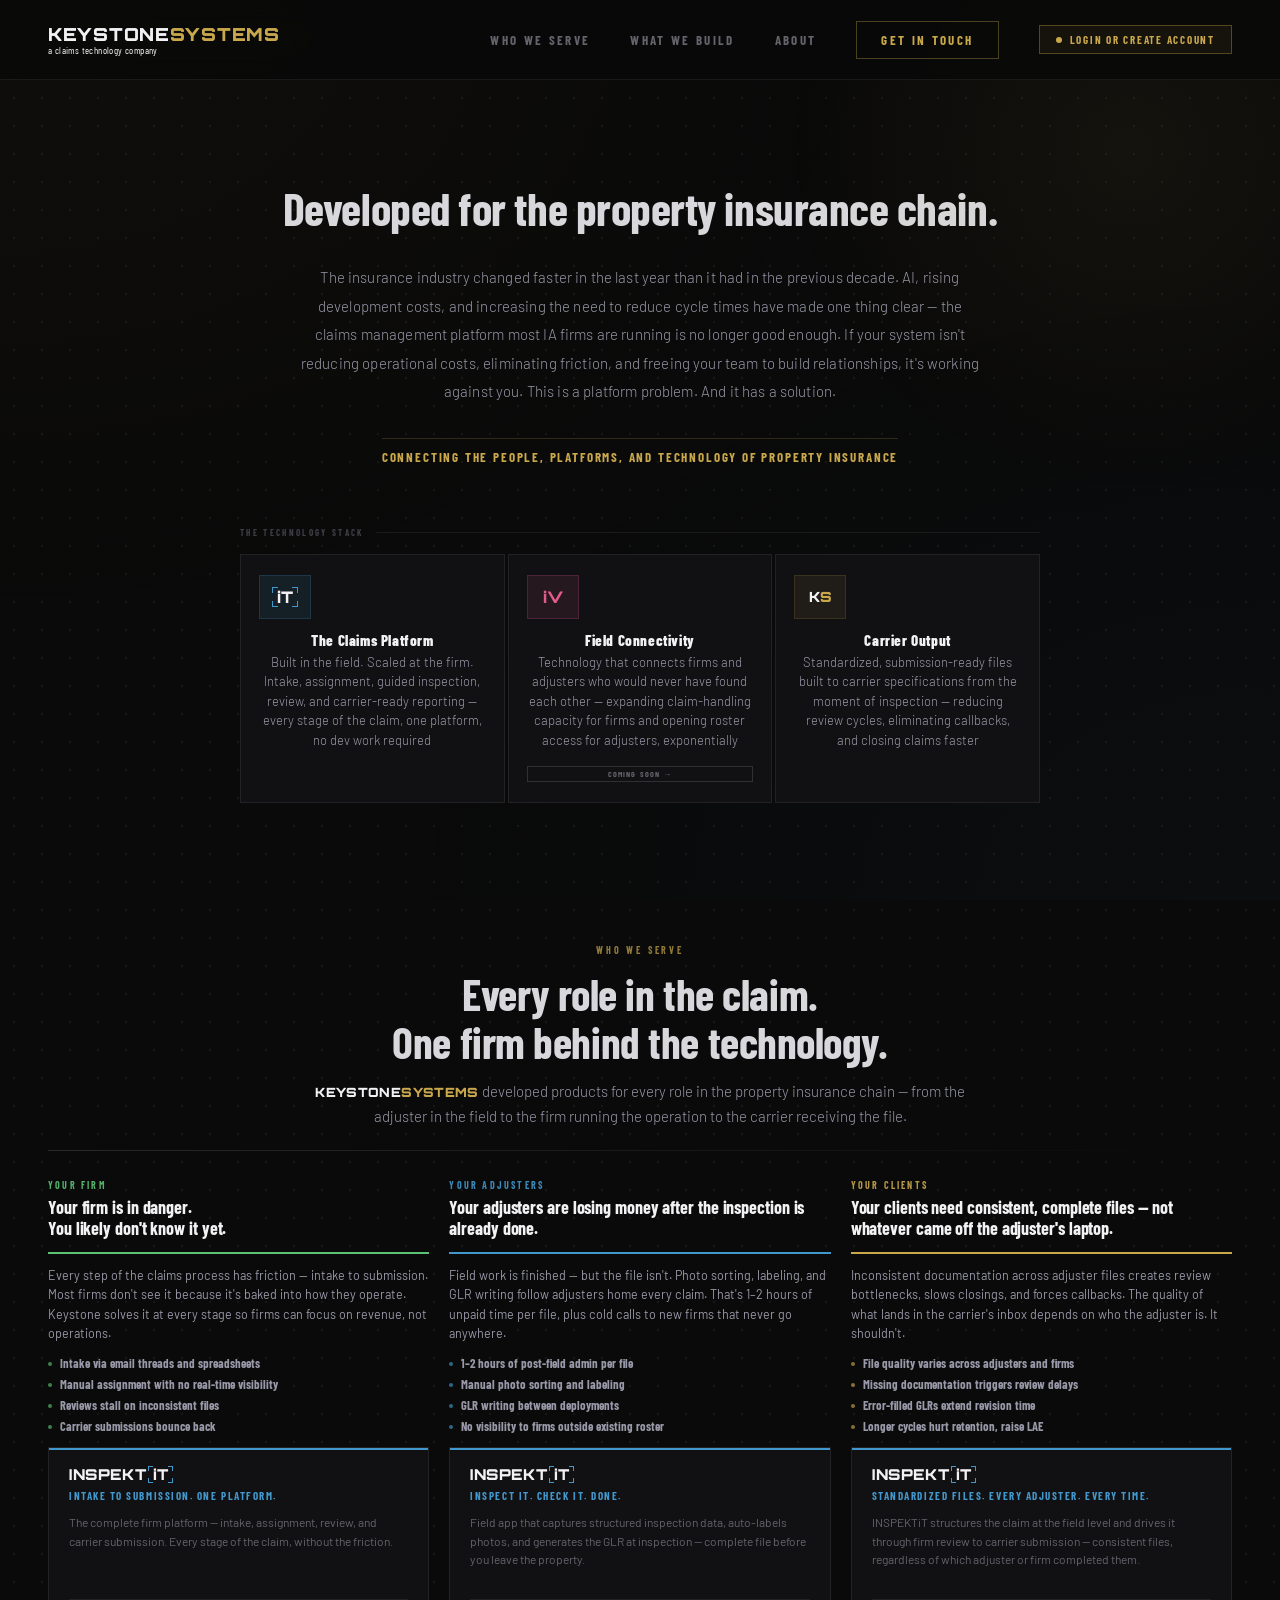
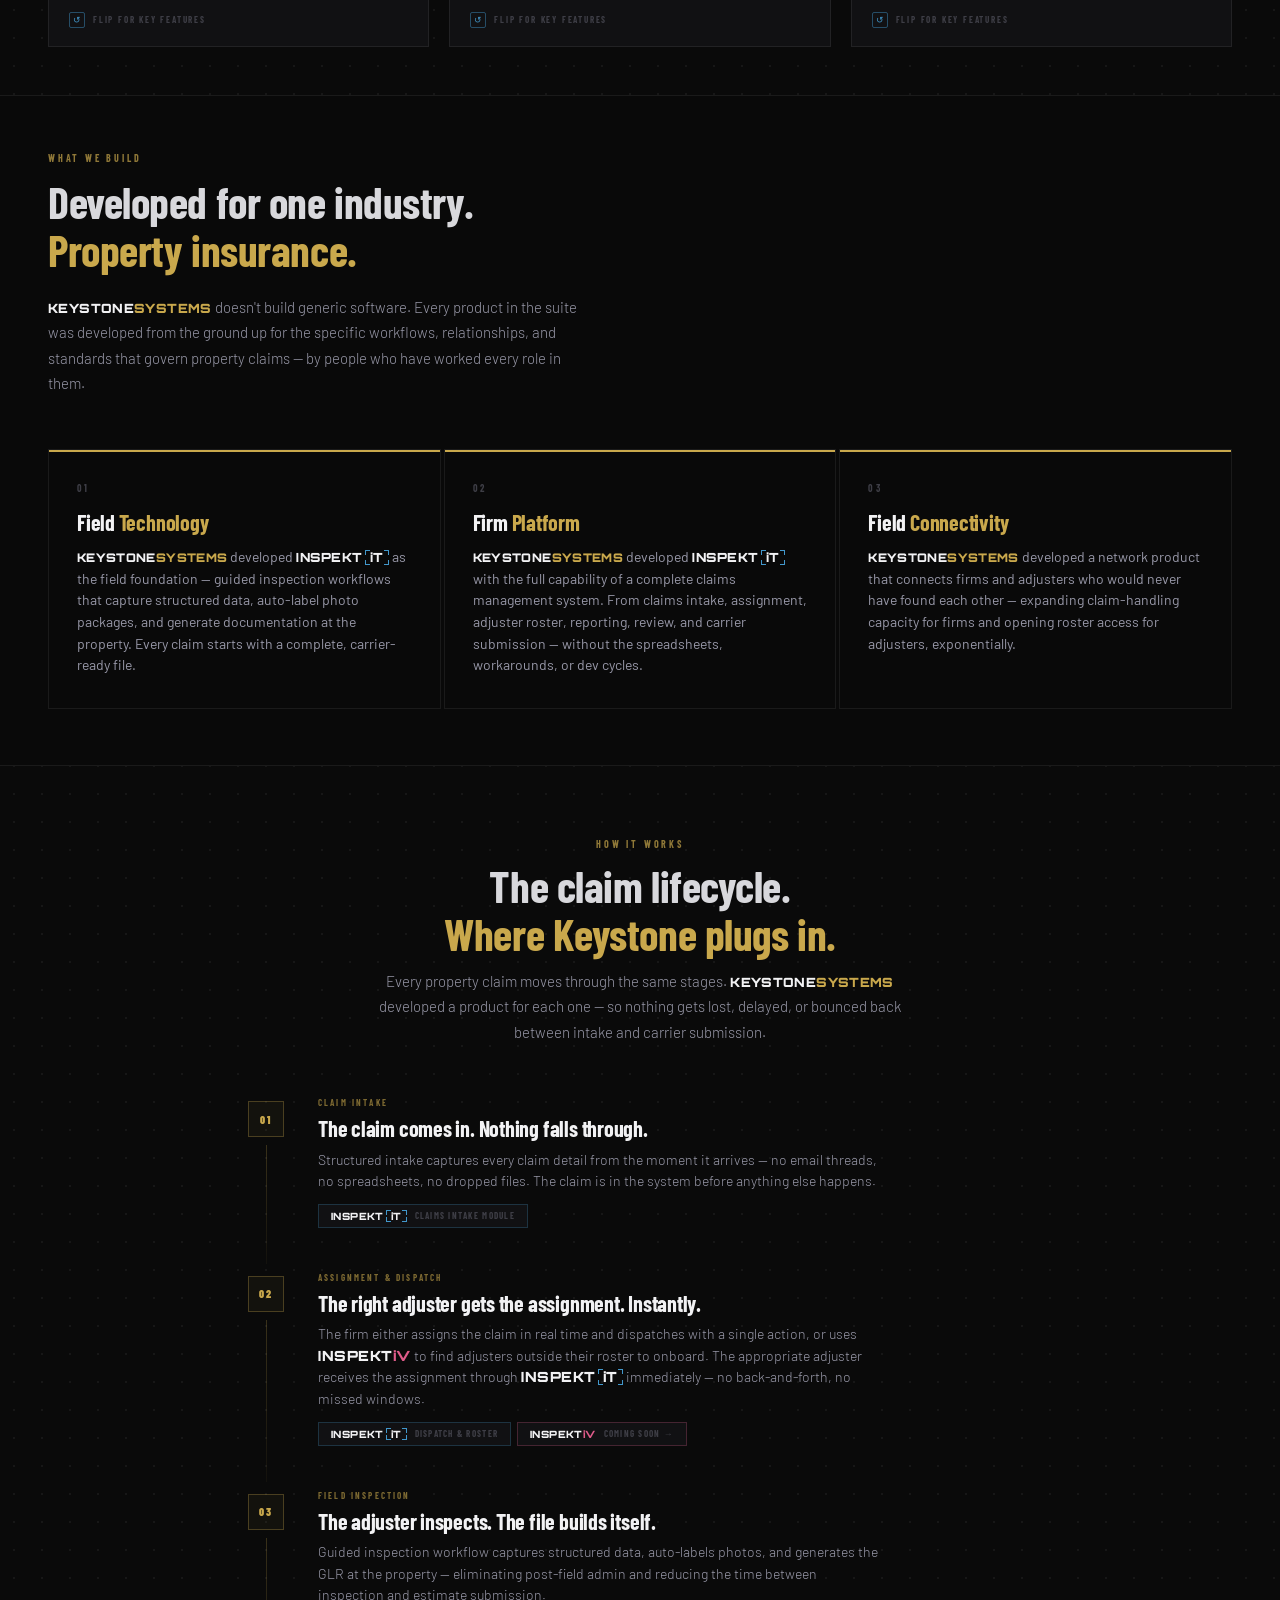
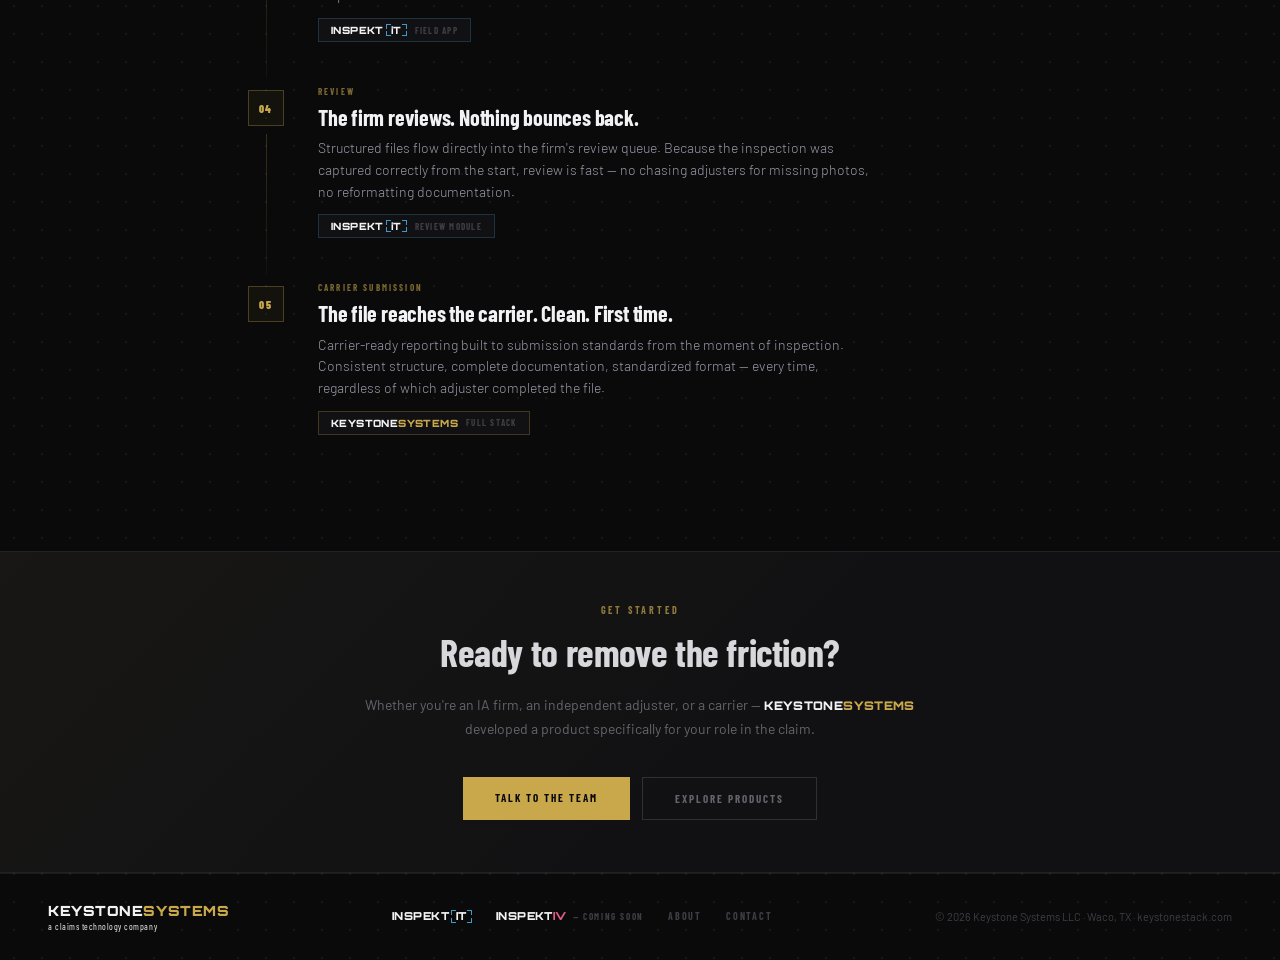
==== commit 4133878e: "Remove iQ references, consolidate into iT, combine Who We Serve into 3-col grid - SEO meta, schema.o" ====
--- a/index.html
+++ b/index.html
@@ -3,19 +3,19 @@
 <head>
 <meta charset="UTF-8">
 <meta name="viewport" content="width=device-width, initial-scale=1.0">
-<title>Keystone Systems | Claims Adjusting Software & Dispatch Tools</title>
-<meta name="description" content="Claims management software for IA firms. Dispatch adjusters in real time, source talent outside your roster, and deliver assignments instantly with Keystone.">
+<title>Keystone Systems | Claims Adjusting Software — Intake to Carrier</title>
+<meta name="description" content="Claims management software for IA firms and independent adjusters. INSPEKTiT handles intake, assignment, field inspection, review, and carrier submission in one platform. Built in the field. Scaled at the firm.">
 <meta name="robots" content="index, follow, max-snippet:-1, max-image-preview:large">
-<meta name="keywords" content="claims adjusting software, adjuster dispatch, IA firm software, independent adjusting, roster management, claims management platform, InspektiQ, InspektiV, InspektiT">
+<meta name="keywords" content="claims adjusting software, adjuster dispatch, IA firm software, independent adjusting, roster management, claims management platform, InspektiT, InspektiV, field inspection app, claims intake, carrier submission">
 <link rel="canonical" href="https://keystonestack.com/">
-<meta property="og:title" content="Keystone Systems | Claims Adjusting Software & Dispatch Tools">
-<meta property="og:description" content="Claims management software for IA firms. Dispatch adjusters in real time, source talent outside your roster, and deliver assignments instantly.">
+<meta property="og:title" content="Keystone Systems | Claims Adjusting Software — Intake to Carrier">
+<meta property="og:description" content="Claims management software for IA firms and independent adjusters. Intake to carrier submission, all in one platform. Built in the field. Scaled at the firm.">
 <meta property="og:type" content="website">
 <meta property="og:url" content="https://keystonestack.com">
 <meta property="og:image" content="https://keystonestack.com/og-image.png">
 <meta name="twitter:card" content="summary_large_image">
-<meta name="twitter:title" content="Keystone Systems | Claims Adjusting Software & Dispatch Tools">
-<meta name="twitter:description" content="Claims management software for IA firms. Dispatch, source, and assign adjusters — all from one platform.">
+<meta name="twitter:title" content="Keystone Systems | Claims Adjusting Software — Intake to Carrier">
+<meta name="twitter:description" content="One platform — intake, assignment, inspection, review, and carrier submission. Built in the field. Scaled at the firm.">
 <link rel="stylesheet" href="assets/css/shared.css">
 <script type="application/ld+json">
 {
@@ -25,7 +25,7 @@
   "applicationCategory": "BusinessApplication",
   "operatingSystem": "Web",
   "url": "https://keystonestack.com",
-  "description": "Claims adjusting software suite for independent adjusting firms. Includes InspektiQ for real-time dispatch and roster management, InspektiV for sourcing adjusters outside your roster, and InspektiT for instant assignment delivery.",
+  "description": "Claims adjusting software for independent adjusting firms and independent adjusters. INSPEKTiT handles the full claim lifecycle — intake, assignment, field inspection, review, and carrier submission — in one platform. INSPEKTiV (coming soon) is the NIPR-verified adjuster marketplace for sourcing talent outside your roster.",
   "offers": {
     "@type": "Offer",
     "price": "0",
@@ -38,11 +38,13 @@
     "url": "https://keystonestack.com"
   },
   "featureList": [
-    "Real-time adjuster dispatch",
+    "Claim intake and structured capture",
+    "Real-time adjuster assignment and dispatch",
     "Roster management",
-    "Adjuster sourcing and onboarding",
-    "Instant assignment delivery",
-    "Claims workflow automation"
+    "Guided field inspection with auto-labeled photo packages",
+    "Structured file review and quality checks",
+    "Carrier-ready reporting and submission pipeline",
+    "NIPR-verified adjuster marketplace (coming soon)"
   ]
 }
 </script>
@@ -237,8 +239,10 @@
 
   .stack-grid {
     display: grid;
-    grid-template-columns: repeat(4, 1fr);
+    grid-template-columns: repeat(3, 1fr);
     gap: 3px;
+    max-width: 1080px;
+    margin: 0 auto;
   }
 
   .stack-item {
@@ -648,6 +652,225 @@
     content: '';
     position: absolute; top: 0; left: 0; right: 0; height: 2px;
     background: var(--rose);
+  }
+
+  /* ══════════════════════════
+     WHO WE SERVE — unified 3-col audience section
+  ══════════════════════════ */
+  .aud-grid{
+    display: grid;
+    grid-template-columns: repeat(3, 1fr);
+    gap: 20px;
+    margin-top: 28px;
+    max-width: 1280px;
+    margin-left: auto; margin-right: auto;
+  }
+  .aud-col{
+    display: flex; flex-direction: column;
+    gap: 12px;
+    min-width: 0;
+  }
+  .aud-header{
+    padding-bottom: 12px;
+    border-bottom: 2px solid var(--aud-accent);
+  }
+  .aud-label{
+    font-family:'Barlow Condensed',sans-serif;
+    font-size: 10px; font-weight: 700;
+    letter-spacing: .22em; text-transform: uppercase;
+    color: var(--aud-accent);
+    margin-bottom: 6px;
+    opacity: .9;
+  }
+  .aud-title{
+    font-family:'Barlow Condensed',sans-serif;
+    font-size: 18px; font-weight: 700;
+    color: var(--white);
+    line-height: 1.2;
+    letter-spacing: -.005em;
+  }
+  .aud-pain{
+    font-family:'Barlow',sans-serif;
+    font-size: 12.5px; font-weight: 400;
+    color: #9898a8;
+    line-height: 1.55;
+    margin: 0;
+  }
+  .aud-points{
+    list-style: none;
+    display: flex; flex-direction: column; gap: 4px;
+    padding: 0; margin: 0;
+  }
+  .aud-points li{
+    font-family:'Barlow Condensed',sans-serif;
+    font-size: 12.5px; font-weight: 700;
+    color: #9898a8;
+    padding-left: 12px;
+    position: relative;
+    line-height: 1.35;
+  }
+  .aud-points li::before{
+    content: '';
+    position: absolute; left: 0; top: 7px;
+    width: 4px; height: 4px; border-radius: 50%;
+    background: var(--aud-accent);
+    opacity: .65;
+  }
+  /* Product tile — flip card (matches backup presentation, compact for 3-col grid) */
+  .aud-product{
+    position: relative;
+    perspective: 1100px;
+    cursor: pointer;
+    min-height: 200px;
+  }
+  .aud-product-inner{
+    position: relative;
+    width: 100%; min-height: 200px;
+    transition: transform .52s cubic-bezier(.4,0,.2,1);
+    transform-style: preserve-3d;
+  }
+  .aud-product.flipped .aud-product-inner{
+    transform: rotateY(180deg);
+  }
+  .aud-product-face{
+    position: absolute; inset: 0;
+    backface-visibility: hidden;
+    -webkit-backface-visibility: hidden;
+    background: var(--surface);
+    border: 1px solid var(--border);
+    padding: 18px 20px;
+    display: flex; flex-direction: column;
+    transition: border-color .25s;
+    overflow: hidden;
+  }
+  .aud-product-face::before{
+    content: '';
+    position: absolute; top: 0; left: 0; right: 0; height: 2px;
+    background: var(--prod-accent);
+  }
+  .aud-product:hover .aud-product-face{
+    border-color: color-mix(in srgb, var(--prod-accent) 35%, transparent);
+  }
+  .aud-product-back{
+    transform: rotateY(180deg);
+  }
+  .aud-product-header{
+    display: flex; flex-direction: column; gap: 6px;
+    margin-bottom: 10px;
+  }
+  .aud-product-wm{
+    font-family:'Orbitron',sans-serif;
+    font-weight: 900;
+    font-size: 15px;
+    letter-spacing: .04em;
+    color: var(--white);
+    display: inline-flex; align-items: center;
+  }
+  .aud-product-tagline{
+    font-family:'Barlow Condensed',sans-serif;
+    font-size: 11px; font-weight: 700;
+    letter-spacing: .14em; text-transform: uppercase;
+    color: var(--prod-accent);
+    line-height: 1.3;
+  }
+  .aud-product-desc{
+    font-family:'Barlow',sans-serif;
+    font-size: 12px; font-weight: 400;
+    color: var(--muted);
+    line-height: 1.55;
+    margin: 0;
+  }
+  .aud-product-hint{
+    margin-top: auto;
+    display: flex; align-items: center; gap: 8px;
+    padding-top: 12px;
+    border-top: 1px solid var(--border);
+  }
+  .aud-product-hint-icon{
+    display: inline-flex; align-items: center; justify-content: center;
+    width: 16px; height: 16px;
+    border: 1px solid color-mix(in srgb, var(--prod-accent) 45%, transparent);
+    border-radius: 2px;
+    font-size: 9px;
+    color: var(--prod-accent);
+    flex-shrink: 0;
+    animation: aud-hint-spin 3s ease-in-out infinite;
+  }
+  @keyframes aud-hint-spin{
+    0%, 70%, 100% { transform: rotateY(0deg); }
+    35%           { transform: rotateY(160deg); }
+  }
+  .aud-product-hint-text{
+    font-family:'Barlow Condensed',sans-serif;
+    font-size: 9px; font-weight: 700;
+    letter-spacing: .2em; text-transform: uppercase;
+    color: var(--muted-2);
+    transition: color .2s;
+  }
+  .aud-product:hover .aud-product-hint-text{ color: var(--prod-accent); }
+  .aud-product-features{
+    list-style: none;
+    font-family:'Barlow',sans-serif;
+    font-size: 12px; font-weight: 400;
+    color: var(--muted);
+    display: flex; flex-direction: column; gap: 5px;
+    margin: 0 0 auto; padding: 0;
+  }
+  .aud-product-features li{
+    padding-left: 12px; position: relative;
+    line-height: 1.45;
+  }
+  .aud-product-features li::before{
+    content: ''; position: absolute;
+    left: 0; top: 7px;
+    width: 4px; height: 4px; border-radius: 50%;
+    background: var(--prod-accent);
+    opacity: .7;
+  }
+  .aud-product-back-label{
+    font-family:'Barlow Condensed',sans-serif;
+    font-size: 9px; font-weight: 700;
+    letter-spacing: .22em; text-transform: uppercase;
+    color: var(--prod-accent);
+    margin-bottom: 10px;
+  }
+  .aud-product-back-row{
+    margin-top: auto;
+    display: flex; justify-content: space-between; align-items: center;
+    padding-top: 12px;
+    border-top: 1px solid var(--border);
+  }
+  .aud-product-cta{
+    font-family:'Barlow Condensed',sans-serif;
+    font-size: 10px; font-weight: 700;
+    letter-spacing: .18em; text-transform: uppercase;
+    color: var(--prod-accent);
+    text-decoration: none;
+  }
+  .aud-product-cta:hover{ opacity: .8; }
+  .aud-product-flipback{
+    font-family:'Barlow Condensed',sans-serif;
+    font-size: 10px; font-weight: 700;
+    letter-spacing: .18em; text-transform: uppercase;
+    color: var(--muted-2);
+    background: none; border: none; cursor: pointer;
+    padding: 0;
+  }
+  .aud-product-flipback:hover{ color: var(--white); }
+
+  /* Tighter padding on the Who We Serve section so full grid fits in viewport */
+  #who-we-serve{
+    padding: 44px 48px 48px;
+    max-width: 1320px;
+  }
+  #who-we-serve .section-eyebrow{ text-align: center; }
+  #who-we-serve .section-heading{ margin-bottom: 12px; text-align: center; }
+  #who-we-serve .section-sub{ margin-bottom: 20px; max-width: 680px; margin-left: auto; margin-right: auto; text-align: center; }
+  #who-we-serve .section-rule{ margin-bottom: 24px; }
+
+  @media(max-width: 900px){
+    .aud-grid{ grid-template-columns: 1fr; gap: 18px; }
+    #who-we-serve{ padding: 44px 24px; }
   }
 
   /* ══════════════════════════
@@ -1072,18 +1295,8 @@
             <span style="font-family:'Orbitron',sans-serif; font-weight:900; font-size:16px; color:var(--white); line-height:1; display:inline-flex; align-items:center;"><span style="position:relative; display:inline-flex; align-items:center; padding:2px 5px;"><span style="position:absolute;top:0;left:0;width:6px;height:6px;border-top:1.5px solid var(--blue);border-left:1.5px solid var(--blue);"></span><span style="position:absolute;top:0;right:0;width:6px;height:6px;border-top:1.5px solid var(--blue);border-right:1.5px solid var(--blue);"></span><span style="position:absolute;bottom:0;left:0;width:6px;height:6px;border-bottom:1.5px solid var(--blue);border-left:1.5px solid var(--blue);"></span><span style="position:absolute;bottom:0;right:0;width:6px;height:6px;border-bottom:1.5px solid var(--blue);border-right:1.5px solid var(--blue);"></span>iT</span></span>
           </div>
           <div class="stack-text">
-            <div class="stack-name">Field Capture</div>
-            <div class="stack-desc">Guided inspection workflows that structure data, label photos, and generate documentation at the point of inspection — before the adjuster leaves the property</div>
-          </div>
-        </div>
-
-        <div class="stack-item">
-          <div class="stack-icon" style="background: rgba(91,194,115,.1); border-color: rgba(91,194,115,.2);">
-            <span style="font-family:'Orbitron',sans-serif; font-weight:900; font-size:16px; color:var(--green); line-height:1;">iQ</span>
-          </div>
-          <div class="stack-text">
-            <div class="stack-name">Firm Operations</div>
-            <div class="stack-desc">End-to-end claim management covering intake, assignment, adjuster roster, file tracking, review, and carrier-ready reporting — all in one platform, no dev work required</div>
+            <div class="stack-name">The Claims Platform</div>
+            <div class="stack-desc">Built in the field. Scaled at the firm. Intake, assignment, guided inspection, review, and carrier-ready reporting — every stage of the claim, one platform, no dev work required</div>
           </div>
         </div>
 
@@ -1122,266 +1335,132 @@
   <p class="section-sub"><span style="font-family:'Orbitron',sans-serif;font-weight:900;font-size:.85em;letter-spacing:.03em;color:var(--white);vertical-align:baseline;">KEYSTONE<span style="color:var(--bronze);">SYSTEMS</span></span> developed products for every role in the property insurance chain — from the adjuster in the field to the firm running the operation to the carrier receiving the file.</p>
   <div class="section-rule"></div>
 
-  <!-- TABS -->
-  <div class="tabs-wrap">
-    <button class="tab-btn active" data-tab="firms" style="--tab-accent: var(--green);">Your Firm</button>
-    <button class="tab-btn" data-tab="adjusters" style="--tab-accent: var(--blue);">Your Adjusters</button>
-    <button class="tab-btn" data-tab="carriers" style="--tab-accent: var(--bronze);">Your Clients</button>
-  </div>
-
-  <!-- TAB: IA FIRMS -->
-  <div class="tab-panel active" id="tab-firms">
-    <div class="audience-layout">
-
-      <div class="pain-panel" style="--panel-accent: var(--green);">
-        <div class="pain-label">The Problem</div>
-        <div class="pain-who">Your firm is in danger. You likely don't know it yet.</div>
-        <p class="pain-text">Every step of the current claims process has friction — from intake to carrier submission. Most firms don't see it because it's baked into how they've always operated. <span style="font-family:'Orbitron',sans-serif; font-weight:900; font-size:.92em; letter-spacing:.04em; color:var(--white);">KEYSTONE<span style="color:var(--bronze);">SYSTEMS</span></span> developed a product suite specifically to solve that friction at every stage — so firms can focus on relationships and revenue instead of managing the operation.</p>
-        <ul class="pain-points">
-          <li>Intake managed through email threads and spreadsheets</li>
-          <li>Adjuster assignment done manually with no real-time visibility</li>
-          <li>Reviews stall because files aren't structured consistently</li>
-          <li>Carrier submissions bounce back — costing time and credibility</li>
-          <li>Leadership buried in operations instead of growing the firm</li>
-        </ul>
-      </div>
-
-      <div class="products-panel">
-
-        <!-- INSPEKTiQ flip card -->
-        <div class="pfc-wrap" style="--prod-accent: var(--green);" onclick="this.classList.toggle('flipped')">
-          <div class="pfc-inner">
-            <div class="pfc-face">
-              <div class="pfc-prod-header">
-                <div class="pfc-prod-wm"><span class="brand-iq">INSPEKT<span class="acc">iQ</span></span></div>
-                <div class="pfc-tagline">Sell more. Operate less.</div>
-              </div>
-              <p class="pfc-desc">The complete firm platform — intake, assignment, reporting, review, and carrier submission. Every stage of the claim cycle, without the friction.</p>
-              <div class="flip-hint-row">
-                <div class="flip-hint-icon">&#8634;</div>
-                <div class="flip-hint-text">Flip for key features</div>
-              </div>
+  <!-- UNIFIED 3-COLUMN AUDIENCE GRID -->
+  <div class="aud-grid">
+
+    <!-- ─── Your Firm ─── -->
+    <div class="aud-col" style="--aud-accent: var(--green);">
+      <div class="aud-header">
+        <div class="aud-label">Your Firm</div>
+        <div class="aud-title">Your firm is in danger.<br>You likely don't know it yet.</div>
+      </div>
+      <p class="aud-pain">Every step of the claims process has friction — intake to submission. Most firms don't see it because it's baked into how they operate. Keystone solves it at every stage so firms can focus on revenue, not operations.</p>
+      <ul class="aud-points">
+        <li>Intake via email threads and spreadsheets</li>
+        <li>Manual assignment with no real-time visibility</li>
+        <li>Reviews stall on inconsistent files</li>
+        <li>Carrier submissions bounce back</li>
+      </ul>
+      <div class="aud-product" style="--prod-accent: var(--blue);" onclick="this.classList.toggle('flipped')">
+        <div class="aud-product-inner">
+          <div class="aud-product-face">
+            <div class="aud-product-header">
+              <div class="aud-product-wm"><span class="brand-it">INSPEKT<span class="bk"><span class="c tl"></span><span class="c tr"></span><span class="c bl"></span><span class="c br"></span>iT</span></span></div>
+              <div class="aud-product-tagline">Intake to submission. One platform.</div>
             </div>
-            <div class="pfc-face pfc-back">
-              <div class="pfc-back-label">INSPEKTiQ — What It Does</div>
-              <ul class="pfc-features">
-                <li>Claim intake — no more missed files or email threads</li>
-                <li>Adjuster assignment with real-time availability</li>
-                <li>File review with structured quality checks</li>
-                <li>Carrier-ready reporting and submission pipeline</li>
-                <li>Full roster management — daily and CAT</li>
-              </ul>
-              <div class="flip-back-row">
-                <a href="#" class="pfc-cta">Learn more</a>
-                <button class="flip-back-btn" onclick="event.stopPropagation(); this.closest('.pfc-wrap').classList.remove('flipped')">Flip back</button>
-              </div>
+            <p class="aud-product-desc">The complete firm platform — intake, assignment, review, and carrier submission. Every stage of the claim, without the friction.</p>
+            <div class="aud-product-hint"><span class="aud-product-hint-icon">&#8634;</span><span class="aud-product-hint-text">Flip for key features</span></div>
+          </div>
+          <div class="aud-product-face aud-product-back">
+            <div class="aud-product-back-label">INSPEKTiT — For Firms</div>
+            <ul class="aud-product-features">
+              <li>Claim intake — no more missed files or email threads</li>
+              <li>Adjuster assignment with real-time availability</li>
+              <li>File review with structured quality checks</li>
+              <li>Carrier-ready reporting and submission pipeline</li>
+              <li>Full roster management — daily and CAT</li>
+            </ul>
+            <div class="aud-product-back-row">
+              <a href="#" class="aud-product-cta">Learn more</a>
+              <button class="aud-product-flipback" onclick="event.stopPropagation(); this.closest('.aud-product').classList.remove('flipped')">Flip back</button>
             </div>
           </div>
         </div>
-
-        <!-- INSPEKTiV flip card — firm perspective -->
-        <div class="pfc-wrap" style="--prod-accent: var(--rose);" onclick="this.classList.toggle('flipped')">
-          <div class="pfc-inner">
-            <div class="pfc-face">
-              <div class="pfc-prod-header">
-                <div class="pfc-prod-wm"><span style="font-family:'Orbitron',sans-serif;font-weight:900;letter-spacing:.04em;color:var(--white);">INSPEKT<span style="color:var(--rose);">iV</span></span></div>
-                <div class="pfc-tagline">Find the adjusters you can't.</div>
-              </div>
-              <p class="pfc-desc">NIPR-verified marketplace of independent adjusters. Search by ZIP, license state, Xactimate/Symbility certifications, designations, and experience. Fill the coverage gaps your roster misses — without bloating the roster.</p>
-              <div class="flip-hint-row">
-                <div class="flip-hint-icon">&#8634;</div>
-                <div class="flip-hint-text">Flip for key features</div>
-              </div>
+      </div>
+    </div>
+
+    <!-- ─── Your Adjusters ─── -->
+    <div class="aud-col" style="--aud-accent: var(--blue);">
+      <div class="aud-header">
+        <div class="aud-label">Your Adjusters</div>
+        <div class="aud-title">Your adjusters are losing money after the inspection is already done.</div>
+      </div>
+      <p class="aud-pain">Field work is finished — but the file isn't. Photo sorting, labeling, and GLR writing follow adjusters home every claim. That's 1–2 hours of unpaid time per file, plus cold calls to new firms that never go anywhere.</p>
+      <ul class="aud-points">
+        <li>1–2 hours of post-field admin per file</li>
+        <li>Manual photo sorting and labeling</li>
+        <li>GLR writing between deployments</li>
+        <li>No visibility to firms outside existing roster</li>
+      </ul>
+      <div class="aud-product" style="--prod-accent: var(--blue);" onclick="this.classList.toggle('flipped')">
+        <div class="aud-product-inner">
+          <div class="aud-product-face">
+            <div class="aud-product-header">
+              <div class="aud-product-wm"><span class="brand-it">INSPEKT<span class="bk"><span class="c tl"></span><span class="c tr"></span><span class="c bl"></span><span class="c br"></span>iT</span></span></div>
+              <div class="aud-product-tagline">Inspect it. Check it. Done.</div>
             </div>
-            <div class="pfc-face pfc-back">
-              <div class="pfc-back-label"><span style="font-family:'Orbitron',sans-serif;font-weight:900;letter-spacing:.04em;color:var(--white);">INSPEKT<span style="color:var(--rose);">iV</span></span> — What It Does</div>
-              <ul class="pfc-features">
-                <li>NIPR-verified adjuster profiles — license data auto-validated</li>
-                <li>Search by ZIP, license state, certifications, and software</li>
-                <li>Lasso map with radius rings — target a loss, see who's nearby</li>
-                <li>Reveal contact on demand — no wasted cold outreach</li>
-                <li>Coverage-gap analysis — see where your roster falls short before the claim lands</li>
-              </ul>
-              <div class="flip-back-row">
-                <a href="/inspektiv.html" class="pfc-cta">Learn more</a>
-                <button class="flip-back-btn" onclick="event.stopPropagation(); this.closest('.pfc-wrap').classList.remove('flipped')">Flip back</button>
-              </div>
+            <p class="aud-product-desc">Field app that captures structured inspection data, auto-labels photos, and generates the GLR at inspection — complete file before you leave the property.</p>
+            <div class="aud-product-hint"><span class="aud-product-hint-icon">&#8634;</span><span class="aud-product-hint-text">Flip for key features</span></div>
+          </div>
+          <div class="aud-product-face aud-product-back">
+            <div class="aud-product-back-label">INSPEKTiT — For Adjusters</div>
+            <ul class="aud-product-features">
+              <li>Guided, structured inspection workflow at the property</li>
+              <li>Auto-labeled, sorted photo packages — no manual sorting</li>
+              <li>General Loss Report (GLR) generated at inspection</li>
+              <li>Scope-only delivery — no Xactimate required</li>
+              <li>Eliminates post-field admin time entirely</li>
+            </ul>
+            <div class="aud-product-back-row">
+              <a href="#" class="aud-product-cta">Learn more</a>
+              <button class="aud-product-flipback" onclick="event.stopPropagation(); this.closest('.aud-product').classList.remove('flipped')">Flip back</button>
             </div>
           </div>
         </div>
-
       </div>
     </div>
-  </div>
-
-  <!-- TAB: ADJUSTERS -->
-  <div class="tab-panel" id="tab-adjusters">
-    <div class="audience-layout">
-
-      <div class="pain-panel" style="--panel-accent: var(--blue);">
-        <div class="pain-label">The Problem</div>
-        <div class="pain-who">Your Adjusters are losing money after the inspection is already done.</div>
-        <p class="pain-text">The field work is finished — but the file isn't. Photo sorting, labeling, and GLR writing follow adjusters home on every file. That's 1–2 hours of unpaid time per claim eating straight into per-file earnings. And getting on new firm rosters means cold calls that never go anywhere.</p>
-        <ul class="pain-points">
-          <li>Post-field admin consuming 1–2 hours per file</li>
-          <li>Photo sorting and labeling done manually after every inspection</li>
-          <li>GLR writing eating into time between deployments</li>
-          <li>Files submitted with inconsistencies that trigger callbacks</li>
-          <li>No visibility to firms outside their existing roster</li>
-        </ul>
-      </div>
-
-      <div class="products-panel">
-
-        <!-- INSPEKTiT flip card -->
-        <div class="pfc-wrap" style="--prod-accent: var(--blue);" onclick="this.classList.toggle('flipped')">
-          <div class="pfc-inner">
-            <div class="pfc-face">
-              <div class="pfc-prod-header">
-                <div class="pfc-prod-wm"><span class="brand-it">INSPEKT<span class="bk"><span class="c tl"></span><span class="c tr"></span><span class="c bl"></span><span class="c br"></span>iT</span></span></div>
-                <div class="pfc-tagline">Inspect it. Check it. Done.</div>
-              </div>
-              <p class="pfc-desc">Field app that captures structured inspection data, auto-labels photos, and generates the GLR at inspection — complete file before you leave the property.</p>
-              <div class="flip-hint-row">
-                <div class="flip-hint-icon">&#8634;</div>
-                <div class="flip-hint-text">Flip for key features</div>
-              </div>
+
+    <!-- ─── Your Clients ─── -->
+    <div class="aud-col" style="--aud-accent: var(--bronze);">
+      <div class="aud-header">
+        <div class="aud-label">Your Clients</div>
+        <div class="aud-title">Your clients need consistent, complete files — not whatever came off the adjuster's laptop.</div>
+      </div>
+      <p class="aud-pain">Inconsistent documentation across adjuster files creates review bottlenecks, slows closings, and forces callbacks. The quality of what lands in the carrier's inbox depends on who the adjuster is. It shouldn't.</p>
+      <ul class="aud-points">
+        <li>File quality varies across adjusters and firms</li>
+        <li>Missing documentation triggers review delays</li>
+        <li>Error-filled GLRs extend revision time</li>
+        <li>Longer cycles hurt retention, raise LAE</li>
+      </ul>
+      <div class="aud-product" style="--prod-accent: var(--blue);" onclick="this.classList.toggle('flipped')">
+        <div class="aud-product-inner">
+          <div class="aud-product-face">
+            <div class="aud-product-header">
+              <div class="aud-product-wm"><span class="brand-it">INSPEKT<span class="bk"><span class="c tl"></span><span class="c tr"></span><span class="c bl"></span><span class="c br"></span>iT</span></span></div>
+              <div class="aud-product-tagline">Standardized files. Every adjuster. Every time.</div>
             </div>
-            <div class="pfc-face pfc-back">
-              <div class="pfc-back-label">INSPEKTiT — What It Does</div>
-              <ul class="pfc-features">
-                <li>Guided, structured inspection workflow at the property</li>
-                <li>Auto-labeled, sorted photo packages — no manual sorting</li>
-                <li>General Loss Report (GLR) generated at inspection</li>
-                <li>Scope-only delivery — no Xactimate required</li>
-                <li>Complete file on first submission, zero callbacks</li>
-                <li>Eliminates post-field admin time entirely</li>
-              </ul>
-              <div class="flip-back-row">
-                <a href="#" class="pfc-cta">Learn more</a>
-                <button class="flip-back-btn" onclick="event.stopPropagation(); this.closest('.pfc-wrap').classList.remove('flipped')">Flip back</button>
-              </div>
+            <p class="aud-product-desc">INSPEKTiT structures the claim at the field level and drives it through firm review to carrier submission — consistent files, regardless of which adjuster or firm completed them.</p>
+            <div class="aud-product-hint"><span class="aud-product-hint-icon">&#8634;</span><span class="aud-product-hint-text">Flip for key features</span></div>
+          </div>
+          <div class="aud-product-face aud-product-back">
+            <div class="aud-product-back-label">INSPEKTiT — Carrier Benefits</div>
+            <ul class="aud-product-features">
+              <li>Platform-enforced inspection structure — not adjuster-dependent</li>
+              <li>Consistent GLR format across every file submitted</li>
+              <li>Auto-labeled photo packages — no manual rework needed</li>
+              <li>Carrier-ready reporting built into every submission</li>
+              <li>Performance dashboards visible to firm and carrier</li>
+            </ul>
+            <div class="aud-product-back-row">
+              <a href="#" class="aud-product-cta">Learn more</a>
+              <button class="aud-product-flipback" onclick="event.stopPropagation(); this.closest('.aud-product').classList.remove('flipped')">Flip back</button>
             </div>
           </div>
         </div>
-
-        <!-- INSPEKTiV flip card — adjuster perspective -->
-        <div class="pfc-wrap" style="--prod-accent: var(--rose);" onclick="this.classList.toggle('flipped')">
-          <div class="pfc-inner">
-            <div class="pfc-face">
-              <div class="pfc-prod-header">
-                <div class="pfc-prod-wm"><span style="font-family:'Orbitron',sans-serif;font-weight:900;letter-spacing:.04em;color:var(--white);">INSPEKT<span style="color:var(--rose);">iV</span></span></div>
-                <div class="pfc-tagline">One profile. Every firm.</div>
-              </div>
-              <p class="pfc-desc">NIPR-verified at signup. Visible to every subscribing firm in the network. Free for adjusters, forever. Four ways to join — text, email your resume, scan a QR code, or sign in with LinkedIn.</p>
-              <div class="flip-hint-row">
-                <div class="flip-hint-icon">&#8634;</div>
-                <div class="flip-hint-text">Flip for key features</div>
-              </div>
-            </div>
-            <div class="pfc-face pfc-back">
-              <div class="pfc-back-label"><span style="font-family:'Orbitron',sans-serif;font-weight:900;letter-spacing:.04em;color:var(--white);">INSPEKT<span style="color:var(--rose);">iV</span></span> — What It Does</div>
-              <ul class="pfc-features">
-                <li>NIPR verification at signup — no repeat license uploads</li>
-                <li>Visible to every subscribing firm automatically</li>
-                <li>Four onboarding paths — text, email, QR, LinkedIn</li>
-                <li>Self-service profile — Xactimate Address, Symbility ID, carriers worked</li>
-                <li>Free forever for adjusters — firms pay for access</li>
-              </ul>
-              <div class="flip-back-row">
-                <a href="/inspektiv.html" class="pfc-cta">Learn more</a>
-                <button class="flip-back-btn" onclick="event.stopPropagation(); this.closest('.pfc-wrap').classList.remove('flipped')">Flip back</button>
-              </div>
-            </div>
-          </div>
-        </div>
-
       </div>
     </div>
-  </div>
-
-  <!-- TAB: CARRIERS -->
-  <div class="tab-panel" id="tab-carriers">
-    <div class="audience-layout">
-
-      <div class="pain-panel" style="--panel-accent: var(--bronze);">
-        <div class="pain-label">The Standard</div>
-        <div class="pain-who">Your Clients need consistent, complete files — not whatever came off the adjuster's laptop.</div>
-        <p class="pain-text">Inconsistent documentation across adjuster files creates review bottlenecks, slows closings, and forces callbacks that nobody has time for. The quality of what lands in the carrier's inbox depends entirely on who the adjuster is and what tools they used. It shouldn't.</p>
-        <ul class="pain-points">
-          <li>File quality varies wildly across adjusters and firms</li>
-          <li>Missing documentation triggers review delays and extended cycle times</li>
-          <li>Incomplete and error-filled GLRs extend revision and review time</li>
-          <li>Longer cycle times decrease customer retention while increasing LAE</li>
-        </ul>
-      </div>
-
-      <div class="products-panel">
-
-        <!-- INSPEKTiQ flip card -->
-        <div class="pfc-wrap" style="--prod-accent: var(--green);" onclick="this.classList.toggle('flipped')">
-          <div class="pfc-inner">
-            <div class="pfc-face">
-              <div class="pfc-prod-header">
-                <div class="pfc-prod-wm"><span class="brand-iq">INSPEKT<span class="acc">iQ</span></span></div>
-                <div class="pfc-tagline">Built to carrier standards from day one.</div>
-              </div>
-              <p class="pfc-desc">When firms run on INSPEKTiQ, carrier output is standardized by default — structured files, consistent reporting, and submission-ready documentation every time.</p>
-              <div class="flip-hint-row">
-                <div class="flip-hint-icon">&#8634;</div>
-                <div class="flip-hint-text">Flip for key features</div>
-              </div>
-            </div>
-            <div class="pfc-face pfc-back">
-              <div class="pfc-back-label">INSPEKTiQ — Carrier Benefits</div>
-              <ul class="pfc-features">
-                <li>Standardized file structure across all firms using iQ</li>
-                <li>Carrier-ready reporting built into every submission</li>
-                <li>Fewer review callbacks — files arrive complete</li>
-                <li>Consistent photo labeling and documentation format</li>
-                <li>Performance dashboards visible to firm and carrier</li>
-              </ul>
-              <div class="flip-back-row">
-                <a href="#" class="pfc-cta">Learn more</a>
-                <button class="flip-back-btn" onclick="event.stopPropagation(); this.closest('.pfc-wrap').classList.remove('flipped')">Flip back</button>
-              </div>
-            </div>
-          </div>
-        </div>
-
-        <!-- INSPEKTiT flip card -->
-        <div class="pfc-wrap" style="--prod-accent: var(--blue);" onclick="this.classList.toggle('flipped')">
-          <div class="pfc-inner">
-            <div class="pfc-face">
-              <div class="pfc-prod-header">
-                <div class="pfc-prod-wm"><span class="brand-it">INSPEKT<span class="bk"><span class="c tl"></span><span class="c tr"></span><span class="c bl"></span><span class="c br"></span>iT</span></span></div>
-                <div class="pfc-tagline">Standardized files. Every adjuster. Every time.</div>
-              </div>
-              <p class="pfc-desc">INSPEKTiT structures the inspection at the field level — the file that reaches the carrier is consistent regardless of which adjuster completed it.</p>
-              <div class="flip-hint-row">
-                <div class="flip-hint-icon">&#8634;</div>
-                <div class="flip-hint-text">Flip for key features</div>
-              </div>
-            </div>
-            <div class="pfc-face pfc-back">
-              <div class="pfc-back-label">INSPEKTiT — Carrier Benefits</div>
-              <ul class="pfc-features">
-                <li>Platform-enforced inspection structure — not adjuster-dependent</li>
-                <li>Consistent GLR format across every file submitted</li>
-                <li>Auto-labeled photo packages — no manual rework needed</li>
-                <li>Scope-only delivery reduces ambiguity in file review</li>
-                <li>First-submission complete files reduce review cycle time</li>
-              </ul>
-              <div class="flip-back-row">
-                <a href="#" class="pfc-cta">Learn more</a>
-                <button class="flip-back-btn" onclick="event.stopPropagation(); this.closest('.pfc-wrap').classList.remove('flipped')">Flip back</button>
-              </div>
-            </div>
-          </div>
-        </div>
-
-      </div>
-    </div>
+
   </div>
 
 </section>
@@ -1399,13 +1478,13 @@
       <div class="build-card">
         <div class="build-num">01</div>
         <div class="build-title">Field <span>Technology</span></div>
-        <p class="build-body"><span style="font-family:'Orbitron',sans-serif;font-weight:900;font-size:.85em;letter-spacing:.03em;color:var(--white);vertical-align:baseline;">KEYSTONE<span style="color:var(--bronze);">SYSTEMS</span></span> developed field tools that capture structured inspection data, auto-label photo packages, and generate documentation at the property — eliminating post-field admin and delivering complete files on first submission.</p>
+        <p class="build-body"><span style="font-family:'Orbitron',sans-serif;font-weight:900;font-size:.85em;letter-spacing:.03em;color:var(--white);vertical-align:baseline;">KEYSTONE<span style="color:var(--bronze);">SYSTEMS</span></span> developed <span class="brand-it" style="font-size:.9em;">INSPEKT<span class="bk"><span class="c tl"></span><span class="c tr"></span><span class="c bl"></span><span class="c br"></span>iT</span></span> as the field foundation — guided inspection workflows that capture structured data, auto-label photo packages, and generate documentation at the property. Every claim starts with a complete, carrier-ready file.</p>
       </div>
 
       <div class="build-card">
         <div class="build-num">02</div>
-        <div class="build-title">Firm <span>Infrastructure</span></div>
-        <p class="build-body"><span style="font-family:'Orbitron',sans-serif;font-weight:900;font-size:.85em;letter-spacing:.03em;color:var(--white);vertical-align:baseline;">KEYSTONE<span style="color:var(--bronze);">SYSTEMS</span></span> developed a platform that runs IA firm operations end-to-end — intake, assignment, adjuster roster, reporting, review, and carrier submission — without the spreadsheets, workarounds, or dev cycles.</p>
+        <div class="build-title">Firm <span>Platform</span></div>
+        <p class="build-body"><span style="font-family:'Orbitron',sans-serif;font-weight:900;font-size:.85em;letter-spacing:.03em;color:var(--white);vertical-align:baseline;">KEYSTONE<span style="color:var(--bronze);">SYSTEMS</span></span> developed <span class="brand-it" style="font-size:.9em;">INSPEKT<span class="bk"><span class="c tl"></span><span class="c tr"></span><span class="c bl"></span><span class="c br"></span>iT</span></span> with the full capability of a complete claims management system. From claims intake, assignment, adjuster roster, reporting, review, and carrier submission — without the spreadsheets, workarounds, or dev cycles.</p>
       </div>
 
       <div class="build-card">
@@ -1439,8 +1518,8 @@
           <div class="hiw-stage-label">Claim Intake</div>
           <div class="hiw-stage-title">The claim comes in. Nothing falls through.</div>
           <p class="hiw-stage-body">Structured intake captures every claim detail from the moment it arrives — no email threads, no spreadsheets, no dropped files. The claim is in the system before anything else happens.</p>
-          <div class="hiw-product-tag" style="--tag-c: var(--green);">
-            <span class="brand-iq" style="font-size:10px;">INSPEKT<span class="acc">iQ</span></span>
+          <div class="hiw-product-tag" style="--tag-c: var(--blue);">
+            <span class="brand-it" style="font-size:10px;">INSPEKT<span class="bk"><span class="c tl"></span><span class="c tr"></span><span class="c bl"></span><span class="c br"></span>iT</span></span>
             <span class="hiw-tag-label">Claims Intake Module</span>
           </div>
         </div>
@@ -1456,18 +1535,14 @@
           <div class="hiw-stage-title">The right adjuster gets the assignment. Instantly.</div>
           <p class="hiw-stage-body">The firm either assigns the claim in real time and dispatches with a single action, or uses <span class="brand-iv">INSPEKT<span class="acc">iV</span></span> to find adjusters outside their roster to onboard. The appropriate adjuster receives the assignment through <span class="brand-it">INSPEKT<span class="bk"><span class="c tl"></span><span class="c tr"></span><span class="c bl"></span><span class="c br"></span>iT</span></span> immediately — no back-and-forth, no missed windows.</p>
           <div class="hiw-tags-row">
-            <div class="hiw-product-tag" style="--tag-c: var(--green);">
-              <span class="brand-iq" style="font-size:10px;">INSPEKT<span class="acc">iQ</span></span>
+            <div class="hiw-product-tag" style="--tag-c: var(--blue);">
+              <span class="brand-it" style="font-size:10px;">INSPEKT<span class="bk"><span class="c tl"></span><span class="c tr"></span><span class="c bl"></span><span class="c br"></span>iT</span></span>
               <span class="hiw-tag-label">Dispatch &amp; Roster</span>
             </div>
             <a href="/inspektiv.html" class="hiw-product-tag" style="--tag-c: var(--rose); text-decoration:none;">
               <span class="brand-iv" style="font-size:10px;">INSPEKT<span class="acc">iV</span></span>
               <span class="hiw-tag-label">Coming Soon →</span>
             </a>
-            <div class="hiw-product-tag" style="--tag-c: var(--blue);">
-              <span class="brand-it" style="font-size:10px;">INSPEKT<span class="bk"><span class="c tl"></span><span class="c tr"></span><span class="c bl"></span><span class="c br"></span>iT</span></span>
-              <span class="hiw-tag-label">Assignment Delivery</span>
-            </div>
           </div>
         </div>
       </div>
@@ -1497,8 +1572,8 @@
           <div class="hiw-stage-label">Review</div>
           <div class="hiw-stage-title">The firm reviews. Nothing bounces back.</div>
           <p class="hiw-stage-body">Structured files flow directly into the firm's review queue. Because the inspection was captured correctly from the start, review is fast — no chasing adjusters for missing photos, no reformatting documentation.</p>
-          <div class="hiw-product-tag" style="--tag-c: var(--green);">
-            <span class="brand-iq" style="font-size:10px;">INSPEKT<span class="acc">iQ</span></span>
+          <div class="hiw-product-tag" style="--tag-c: var(--blue);">
+            <span class="brand-it" style="font-size:10px;">INSPEKT<span class="bk"><span class="c tl"></span><span class="c tr"></span><span class="c bl"></span><span class="c br"></span>iT</span></span>
             <span class="hiw-tag-label">Review Module</span>
           </div>
         </div>
@@ -1545,7 +1620,6 @@
   </div>
   <div class="footer-links">
     <a href="https://inspektit.io" class="footer-link" target="_blank" rel="noopener"><span class="brand-it" style="font-size:11px;">INSPEKT<span class="bk"><span class="c tl"></span><span class="c tr"></span><span class="c bl"></span><span class="c br"></span>iT</span></span></a>
-    <a href="https://inspektiq.io" class="footer-link" target="_blank" rel="noopener"><span class="brand-iq" style="font-size:11px;">INSPEKT<span class="acc">iQ</span></span></a>
     <a href="/inspektiv.html" class="footer-link"><span class="brand-iv" style="font-size:11px;">INSPEKT<span class="acc">iV</span></span><span style="margin-left:6px;font-family:'Barlow Condensed',sans-serif;font-size:9px;letter-spacing:.18em;">— COMING SOON</span></a>
     <a href="#" class="footer-link">About</a>
     <a href="#" class="footer-link">Contact</a>
@@ -1580,19 +1654,6 @@
   document.fonts.ready.then(function() { requestAnimationFrame(stretchTaglines); });
   window.addEventListener('resize', stretchTaglines);
 
-  // Tab switching
-  var tabBtns = document.querySelectorAll('.tab-btn');
-  var tabPanels = document.querySelectorAll('.tab-panel');
-
-  tabBtns.forEach(function(tab) {
-    tab.addEventListener('click', function() {
-      tabBtns.forEach(function(t) { t.classList.remove('active'); });
-      tabPanels.forEach(function(p) { p.classList.remove('active'); });
-      tab.classList.add('active');
-      document.getElementById('tab-' + tab.dataset.tab).classList.add('active');
-    });
-  });
-
   // Modal
   function openIA() {
     document.getElementById('ia-overlay').classList.add('open');
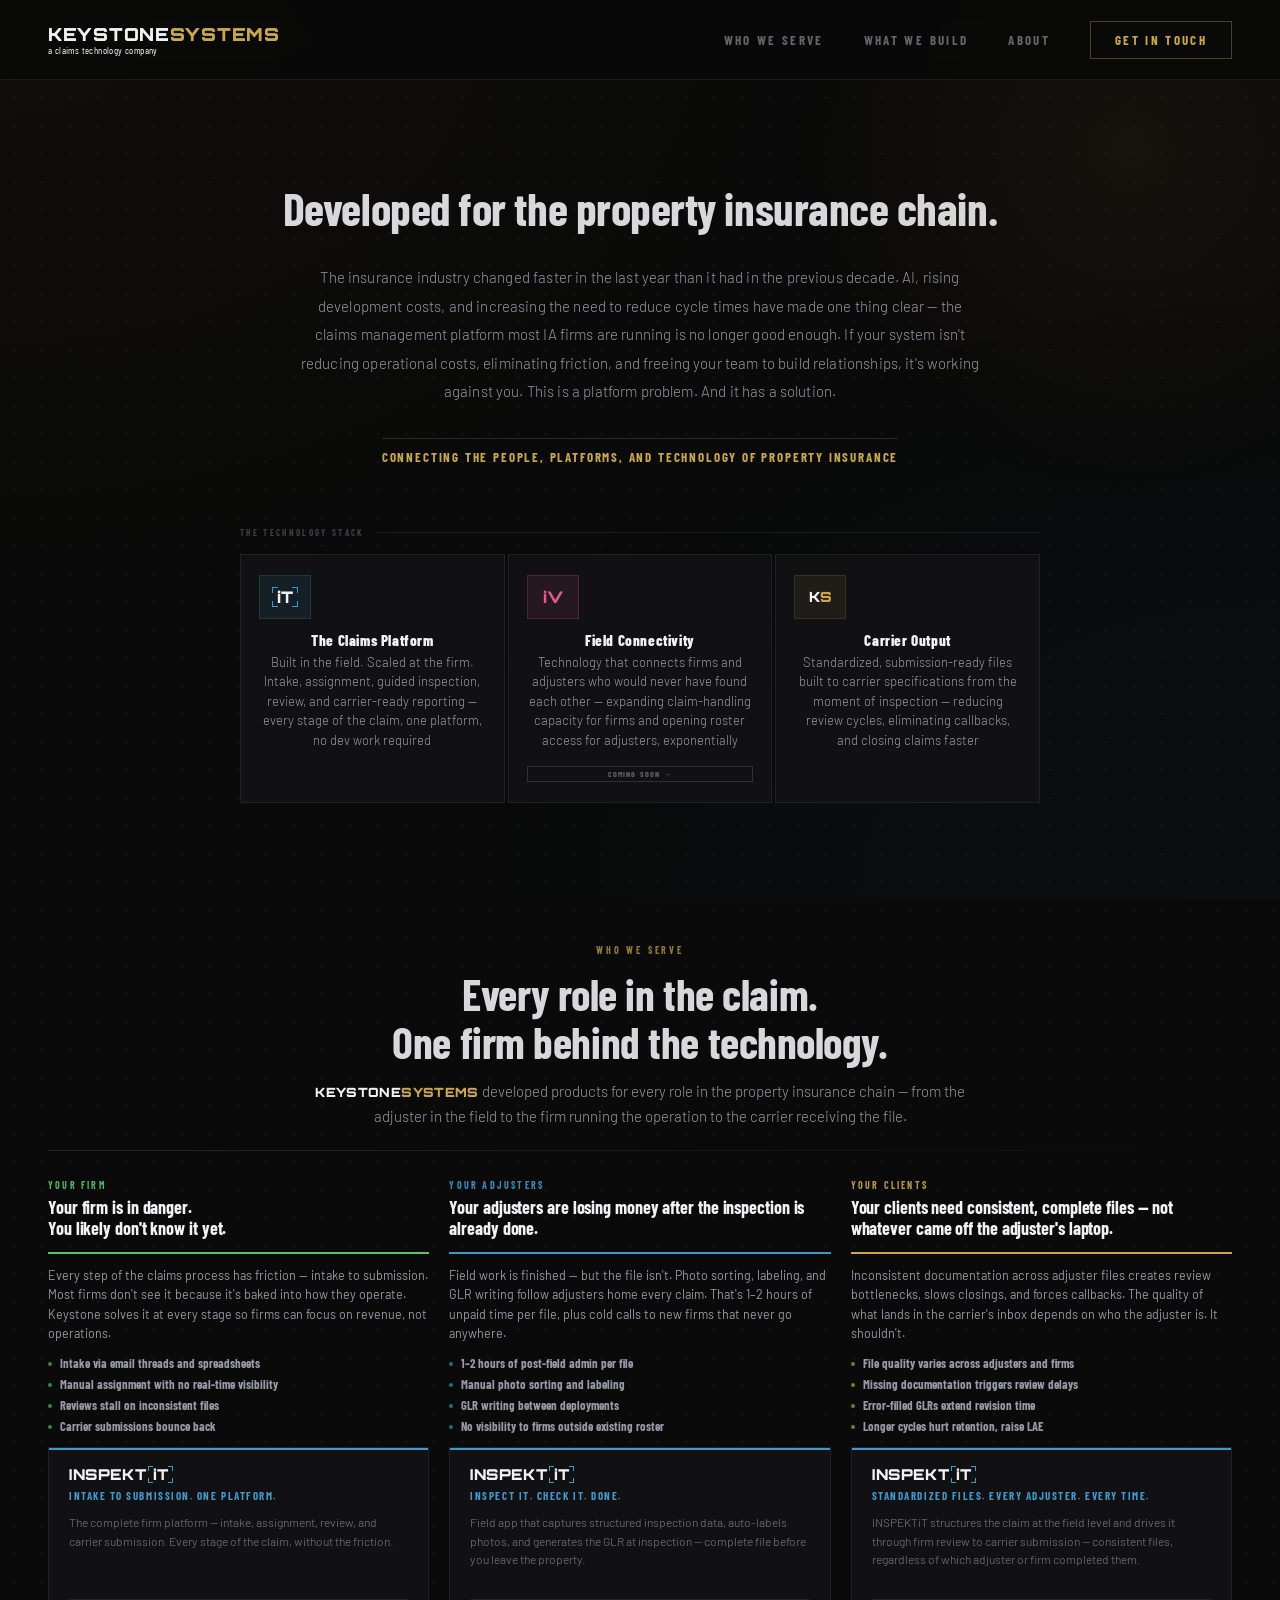
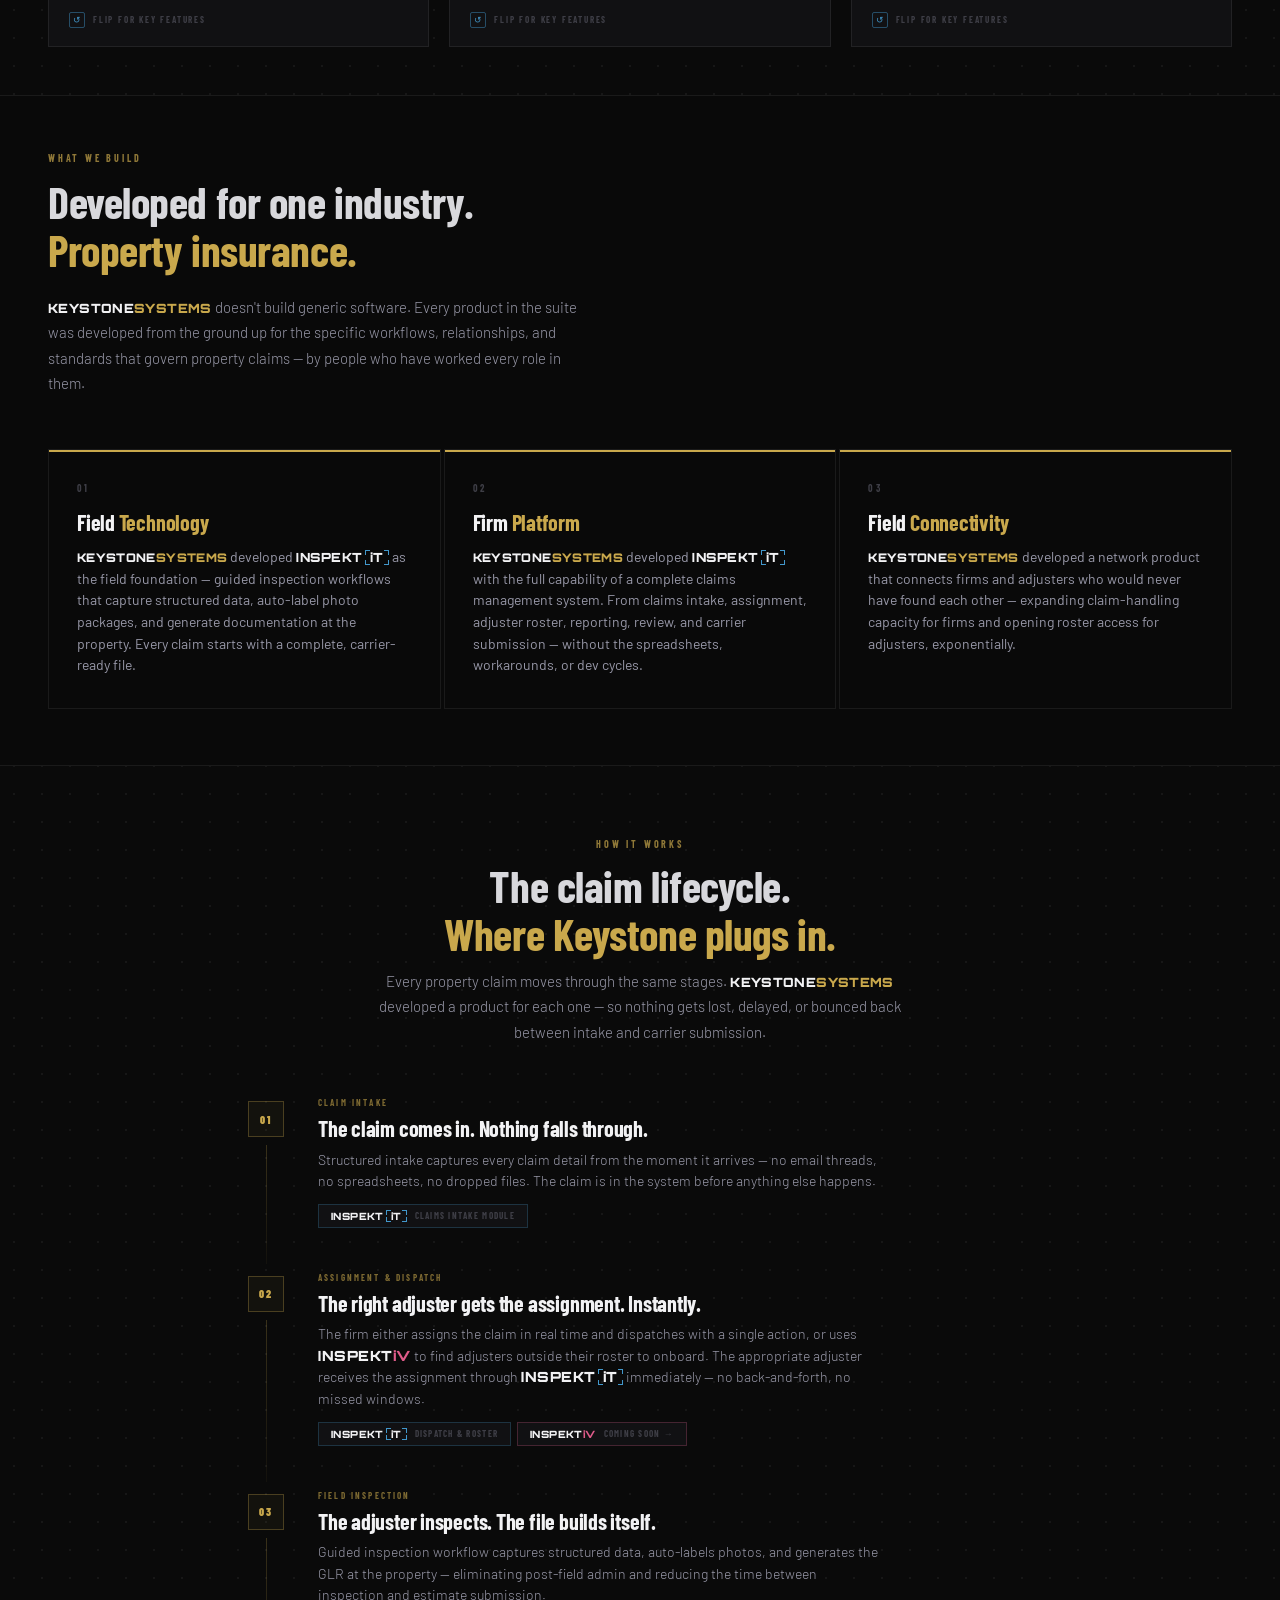
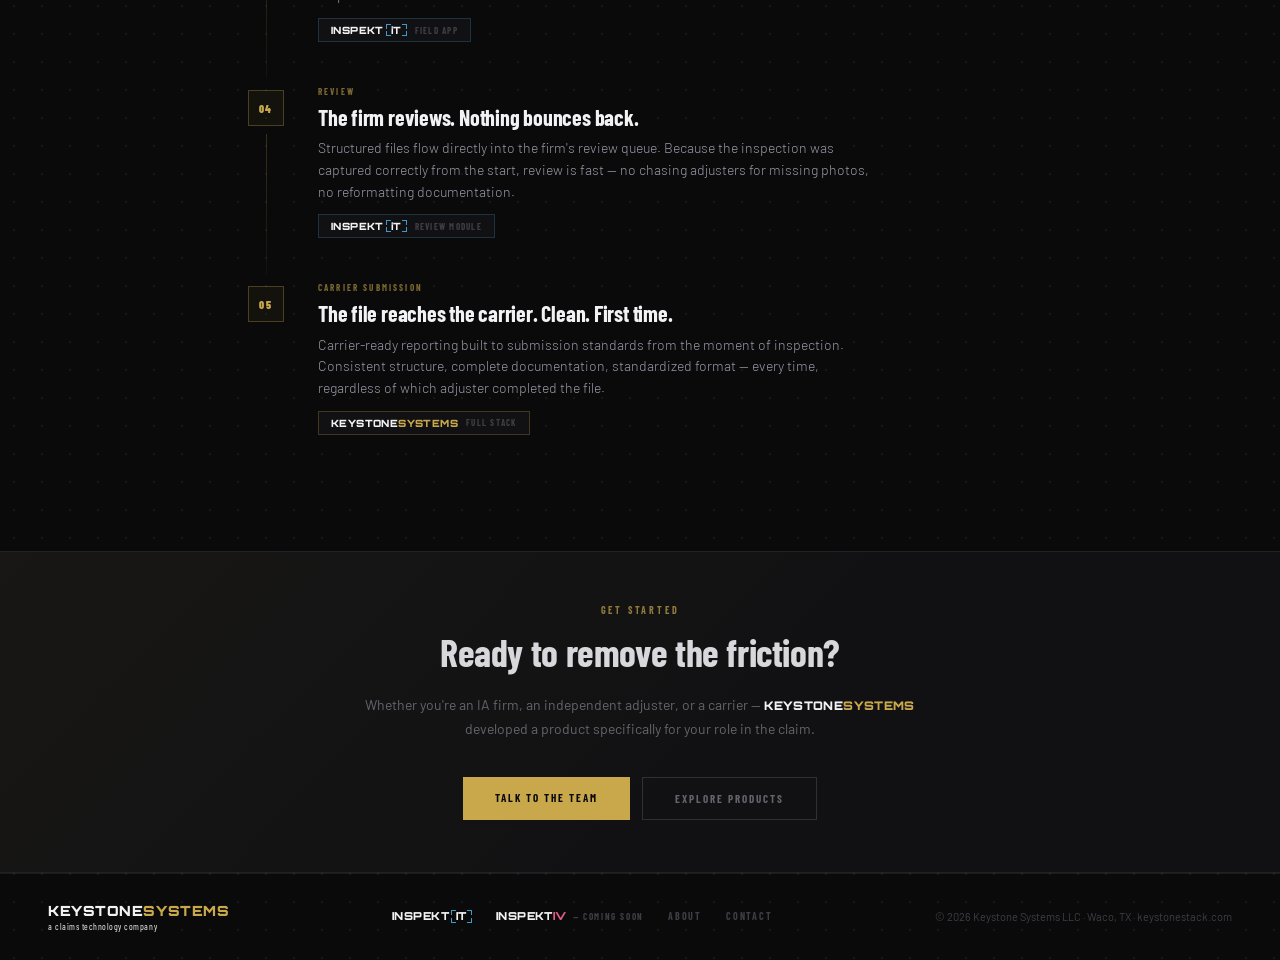
==== commit 38a96de8: "Remove create account/login modal from homepage" ====
--- a/index.html
+++ b/index.html
@@ -1143,117 +1143,6 @@
     .hero-suite { flex-direction: column; }
   }
 
-  /* ── Inspekt Account nav button ── */
-  .nav-account {
-    display:inline-flex; align-items:center; gap:8px;
-    font-family:'Barlow Condensed',sans-serif; font-size:11px; font-weight:700;
-    letter-spacing:.16em; text-transform:uppercase;
-    padding:7px 16px; border:1px solid rgba(201,168,76,.35);
-    color:var(--bronze); background:rgba(201,168,76,.06);
-    cursor:pointer; transition:all .2s; text-decoration:none;
-  }
-  .nav-account:hover { background:rgba(201,168,76,.12); border-color:var(--bronze); color:var(--white); }
-  .nav-account-dot { width:6px; height:6px; border-radius:50%; background:var(--bronze); }
-
-  /* ── Modal ── */
-  .ia-overlay {
-    position:fixed; inset:0; background:rgba(5,5,7,.92);
-    z-index:500; display:flex; align-items:flex-start; justify-content:center;
-    padding-top:24px; overflow-y:auto;
-    opacity:0; pointer-events:none; transition:opacity .25s;
-  }
-  .ia-overlay.open { opacity:1; pointer-events:all; }
-  .ia-modal {
-    background:#0d0d10; border:1px solid rgba(255,255,255,.1);
-    width:100%; max-width:460px; margin:16px;
-    animation:iaIn .22s ease; position:relative;
-    display:flex; flex-direction:column;
-    max-height:calc(100vh - 48px);
-  }
-  @keyframes iaIn { from{transform:translateY(20px);opacity:0;} to{transform:translateY(0);opacity:1;} }
-  .ia-modal-close {
-    position:absolute; top:14px; right:16px; background:none; border:none;
-    font-family:'Barlow Condensed',sans-serif; font-size:10px; font-weight:700;
-    letter-spacing:.16em; text-transform:uppercase; color:#5a5a6a;
-    cursor:pointer; transition:color .15s;
-  }
-  .ia-modal-close:hover { color:var(--white); }
-
-  .ia-header {
-    padding:28px 32px 20px;
-    border-bottom:1px solid rgba(255,255,255,.06);
-  }
-  .ia-logo { font-family:'Orbitron',sans-serif; font-weight:900; font-size:11px;
-    letter-spacing:.04em; color:var(--white); margin-bottom:10px; }
-  .ia-logo span { color:var(--bronze); }
-  .ia-title { font-family:'Barlow Condensed',sans-serif; font-size:22px; font-weight:900;
-    color:var(--white); margin-bottom:4px; }
-  .ia-sub { font-size:12px; color:#7a7a86; line-height:1.5; }
-
-  .ia-tabs { display:flex; border-bottom:1px solid rgba(255,255,255,.06); }
-  .ia-tab {
-    flex:1; font-family:'Barlow Condensed',sans-serif; font-size:10px; font-weight:700;
-    letter-spacing:.16em; text-transform:uppercase; padding:12px;
-    text-align:center; cursor:pointer; color:#5a5a6a;
-    border-bottom:2px solid transparent; background:none; border-top:none;
-    border-left:none; border-right:none; transition:all .15s;
-  }
-  .ia-tab.active { color:var(--bronze); border-bottom-color:var(--bronze); }
-
-  .ia-body { padding:24px 32px 28px; overflow-y:auto; flex:1; }
-  .ia-field { margin-bottom:14px; }
-  .ia-label {
-    display:block; font-family:'Barlow Condensed',sans-serif; font-size:9px;
-    font-weight:700; letter-spacing:.18em; text-transform:uppercase;
-    color:#5a5a6a; margin-bottom:5px;
-  }
-  .ia-input {
-    width:100%; background:rgba(255,255,255,.04); border:1px solid rgba(255,255,255,.1);
-    color:var(--white); font-family:'Barlow',sans-serif; font-size:13px;
-    padding:10px 12px; outline:none; transition:border-color .15s;
-  }
-  .ia-input:focus { border-color:rgba(201,168,76,.5); }
-  .ia-input::placeholder { color:#3a3a46; }
-  .ia-btn {
-    width:100%; padding:12px; margin-top:6px;
-    font-family:'Barlow Condensed',sans-serif; font-size:11px; font-weight:900;
-    letter-spacing:.18em; text-transform:uppercase;
-    background:var(--bronze); color:#000; border:none; cursor:pointer;
-    transition:background .15s;
-  }
-  .ia-btn:hover { background:#d4b55a; }
-
-  .ia-note {
-    font-size:10px; color:#4a4a56; text-align:center; margin-top:14px;
-    line-height:1.6; font-family:'Barlow',sans-serif;
-  }
-
-  .ia-panel { display:block; }
-  .ia-panel.hidden { display:none; }
-
-  /* Role selector */
-  .ia-roles { display:flex; gap:6px; margin-bottom:16px; }
-  .ia-role {
-    flex:1; padding:9px 8px; text-align:center; border:1px solid rgba(255,255,255,.08);
-    background:rgba(255,255,255,.02); cursor:pointer; transition:all .15s;
-    font-family:'Barlow Condensed',sans-serif; font-size:10px; font-weight:700;
-    letter-spacing:.1em; text-transform:uppercase; color:#5a5a6a;
-  }
-  .ia-role:hover { border-color:rgba(255,255,255,.16); color:var(--white); }
-  .ia-role.selected { border-color:rgba(201,168,76,.4); color:var(--bronze); background:rgba(201,168,76,.05); }
-
-  /* Early access confirmation */
-  .ea-confirm {
-    display:none; text-align:center; padding:16px 0 8px;
-  }
-  .ea-confirm.show { display:block; animation: fadeUp .3s ease both; }
-  .ea-confirm-msg {
-    font-family:'Barlow Condensed',sans-serif; font-size:14px; font-weight:700;
-    color:var(--bronze); margin-bottom:4px;
-  }
-  .ea-confirm-sub {
-    font-size:11px; color:#5a5a6a;
-  }
 </style>
 </head>
 <body>
@@ -1269,7 +1158,6 @@
     <a href="#what-we-build" class="nav-link">What We Build</a>
     <a href="#about" class="nav-link">About</a>
     <a href="/contact.html" class="nav-cta">Get In Touch</a>
-    <button class="nav-account" onclick="openIA()"><span class="nav-account-dot"></span>Login or Create Account</button>
   </div>
 </nav>
 
@@ -1654,105 +1542,7 @@
   document.fonts.ready.then(function() { requestAnimationFrame(stretchTaglines); });
   window.addEventListener('resize', stretchTaglines);
 
-  // Modal
-  function openIA() {
-    document.getElementById('ia-overlay').classList.add('open');
-    document.body.style.overflow = 'hidden';
-  }
-  function closeIA() {
-    document.getElementById('ia-overlay').classList.remove('open');
-    document.body.style.overflow = '';
-  }
-  function switchTab(tab) {
-    document.getElementById('panel-signin').classList.toggle('hidden', tab !== 'signin');
-    document.getElementById('panel-create').classList.toggle('hidden', tab !== 'create');
-    document.getElementById('tab-signin').classList.toggle('active', tab === 'signin');
-    document.getElementById('tab-create').classList.toggle('active', tab === 'create');
-  }
-  function selectRole(el) {
-    document.querySelectorAll('.ia-role').forEach(function(r) { r.classList.remove('selected'); });
-    el.classList.add('selected');
-  }
-
-  // Early access form handling
-  function submitEarlyAccess(formId) {
-    var form = document.getElementById(formId);
-    var btn = form.querySelector('.ia-btn');
-    var confirm = form.querySelector('.ea-confirm');
-    btn.style.display = 'none';
-    confirm.classList.add('show');
-  }
-
-  document.addEventListener('DOMContentLoaded', function() {
-    document.getElementById('ia-overlay').addEventListener('click', function(e) {
-      if (e.target === this) closeIA();
-    });
-    document.addEventListener('keydown', function(e) {
-      if (e.key === 'Escape') closeIA();
-    });
-  });
 </script>
-
-<!-- INSPEKT ACCOUNT MODAL — Early Access Capture -->
-<div class="ia-overlay" id="ia-overlay">
-  <div class="ia-modal">
-    <button class="ia-modal-close" onclick="closeIA()">&#10005; Close</button>
-
-    <div class="ia-header">
-      <div class="ia-logo">KEYSTONE<span>SYSTEMS</span></div>
-      <div class="ia-title">Inspekt Account</div>
-      <div class="ia-sub">One login. Every Inspekt product.</div>
-    </div>
-
-    <div class="ia-tabs">
-      <button class="ia-tab active" id="tab-signin" onclick="switchTab('signin')">Sign In</button>
-      <button class="ia-tab" id="tab-create" onclick="switchTab('create')">Create Account</button>
-    </div>
-
-    <!-- SIGN IN PANEL — Early Access -->
-    <div class="ia-body ia-panel" id="panel-signin">
-      <div style="text-align:center; padding:8px 0 4px;">
-        <div style="font-family:'Barlow Condensed',sans-serif; font-size:18px; font-weight:900; color:var(--white); margin-bottom:8px;">Full login is coming soon.</div>
-        <p style="font-size:13px; color:#7a7a86; line-height:1.6; margin-bottom:20px;">We're currently onboarding early access users. Enter your email and we'll notify you the moment accounts open.</p>
-      </div>
-      <div class="ia-field">
-        <label class="ia-label">Email Address</label>
-        <input class="ia-input" type="email" placeholder="you@email.com" autocomplete="email">
-      </div>
-      <button class="ia-btn" onclick="submitEarlyAccess('panel-signin')">Notify Me When It's Live &rarr;</button>
-      <div class="ea-confirm" id="ea-confirm-signin">
-        <div class="ea-confirm-msg">You're on the list. We'll be in touch.</div>
-      </div>
-      <div class="ia-note">No spam. One email when accounts open.</div>
-    </div>
-
-    <!-- CREATE ACCOUNT PANEL — Early Access -->
-    <div class="ia-body ia-panel hidden" id="panel-create">
-      <div style="text-align:center; padding:8px 0 4px;">
-        <div style="font-family:'Barlow Condensed',sans-serif; font-size:18px; font-weight:900; color:var(--white); margin-bottom:8px;">Full login is coming soon.</div>
-        <p style="font-size:13px; color:#7a7a86; line-height:1.6; margin-bottom:20px;">We're currently onboarding early access users. Enter your email and we'll notify you the moment accounts open.</p>
-      </div>
-      <div class="ia-field">
-        <label class="ia-label">I am a</label>
-        <div class="ia-roles">
-          <div class="ia-role selected" onclick="selectRole(this)">Adjuster</div>
-          <div class="ia-role" onclick="selectRole(this)">IA Firm</div>
-          <div class="ia-role" onclick="selectRole(this)">Carrier</div>
-        </div>
-      </div>
-      <div class="ia-field">
-        <label class="ia-label">Email Address</label>
-        <input class="ia-input" type="email" placeholder="you@email.com" autocomplete="email">
-      </div>
-      <button class="ia-btn" onclick="submitEarlyAccess('panel-create')">Get Early Access &rarr;</button>
-      <div class="ea-confirm">
-        <div class="ea-confirm-msg">You're on the list. We'll be in touch.</div>
-      </div>
-      <div class="ia-note">No spam. One email when accounts open.</div>
-    </div>
-
-  </div>
-</div>
 
 </body>
 </html>
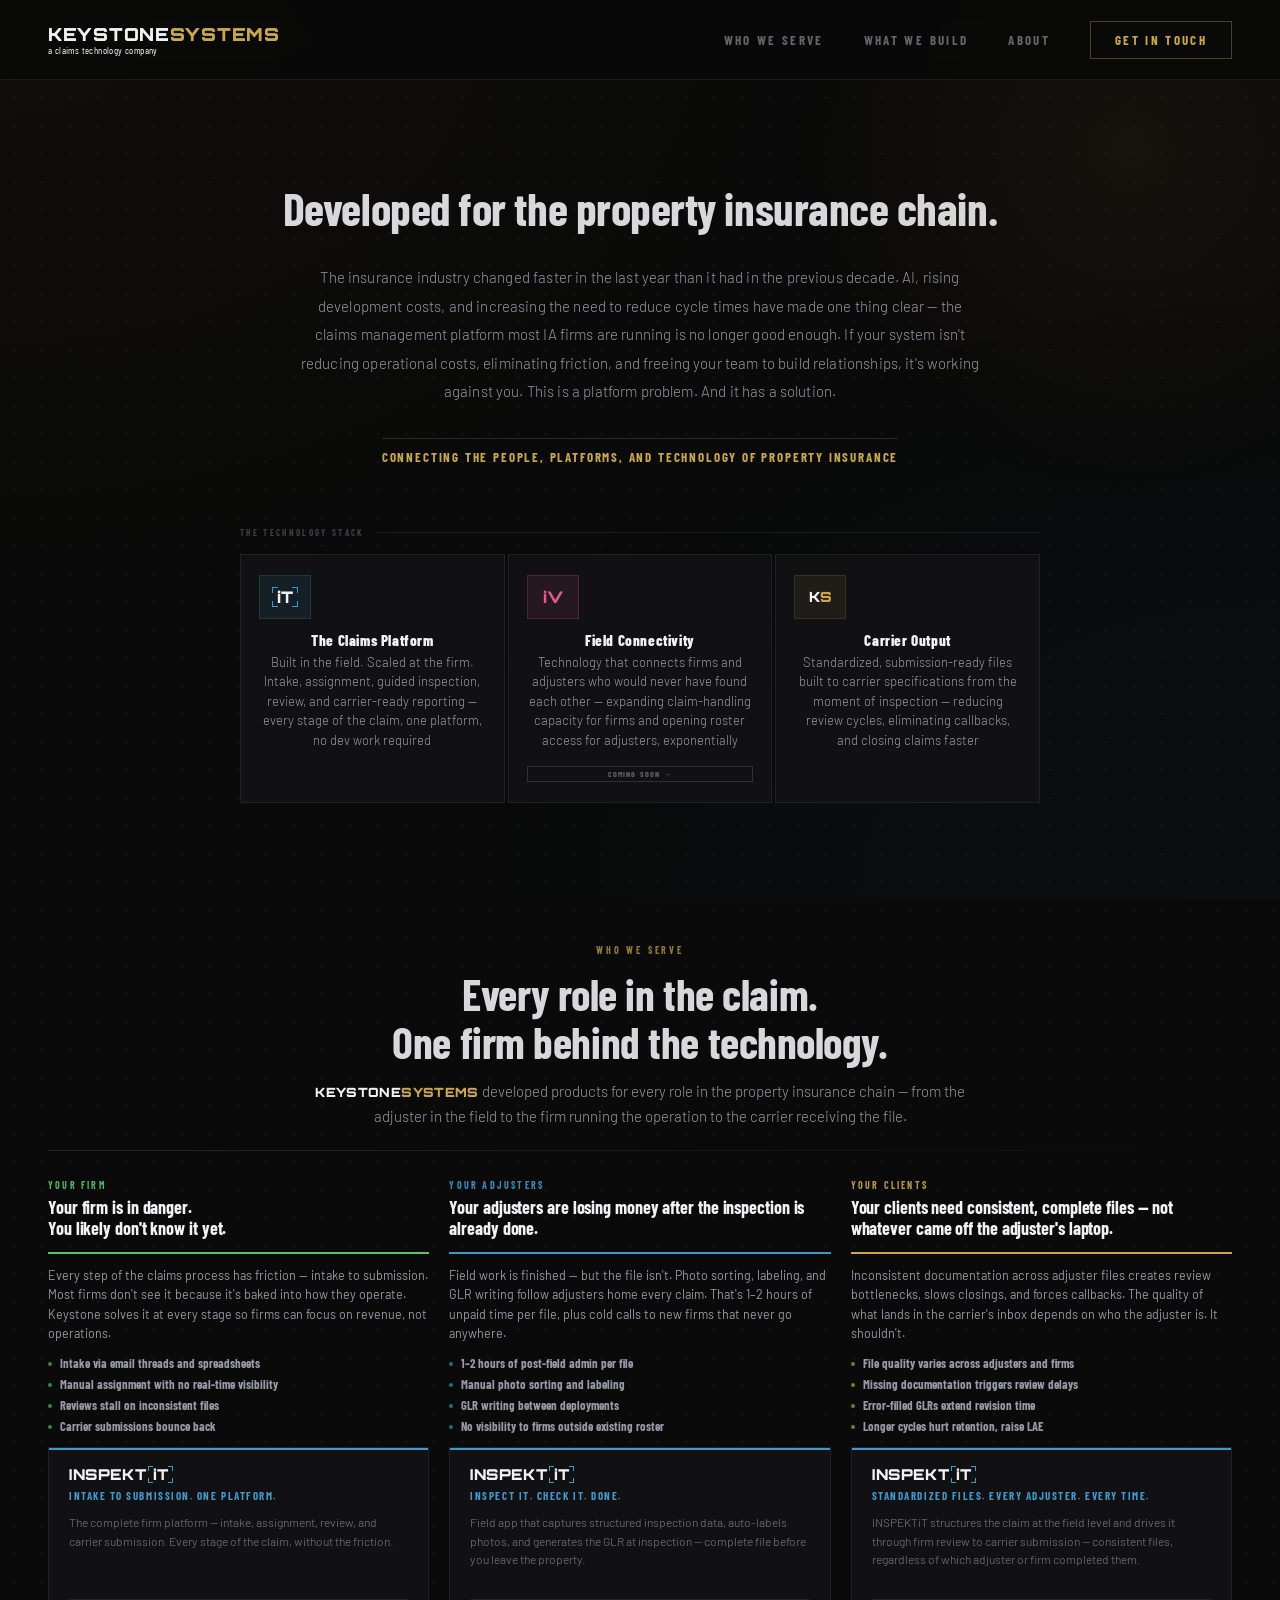
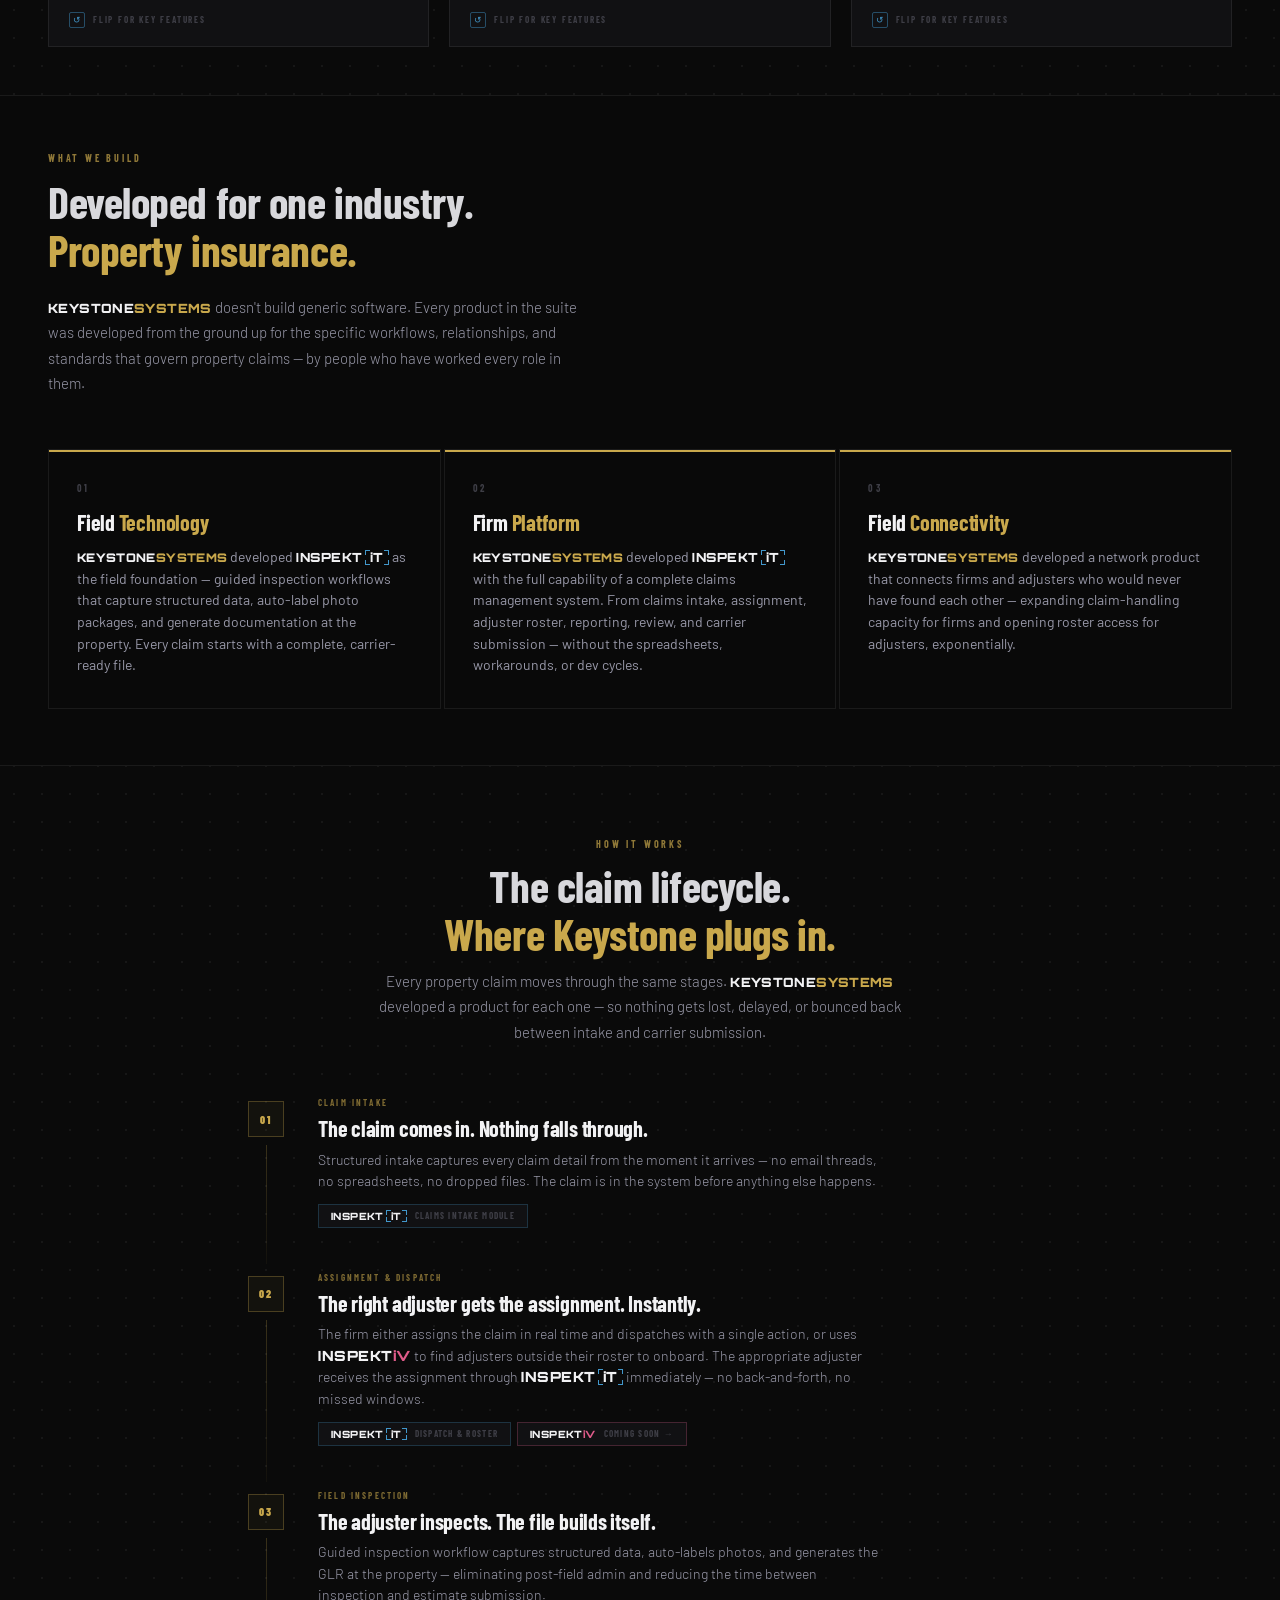
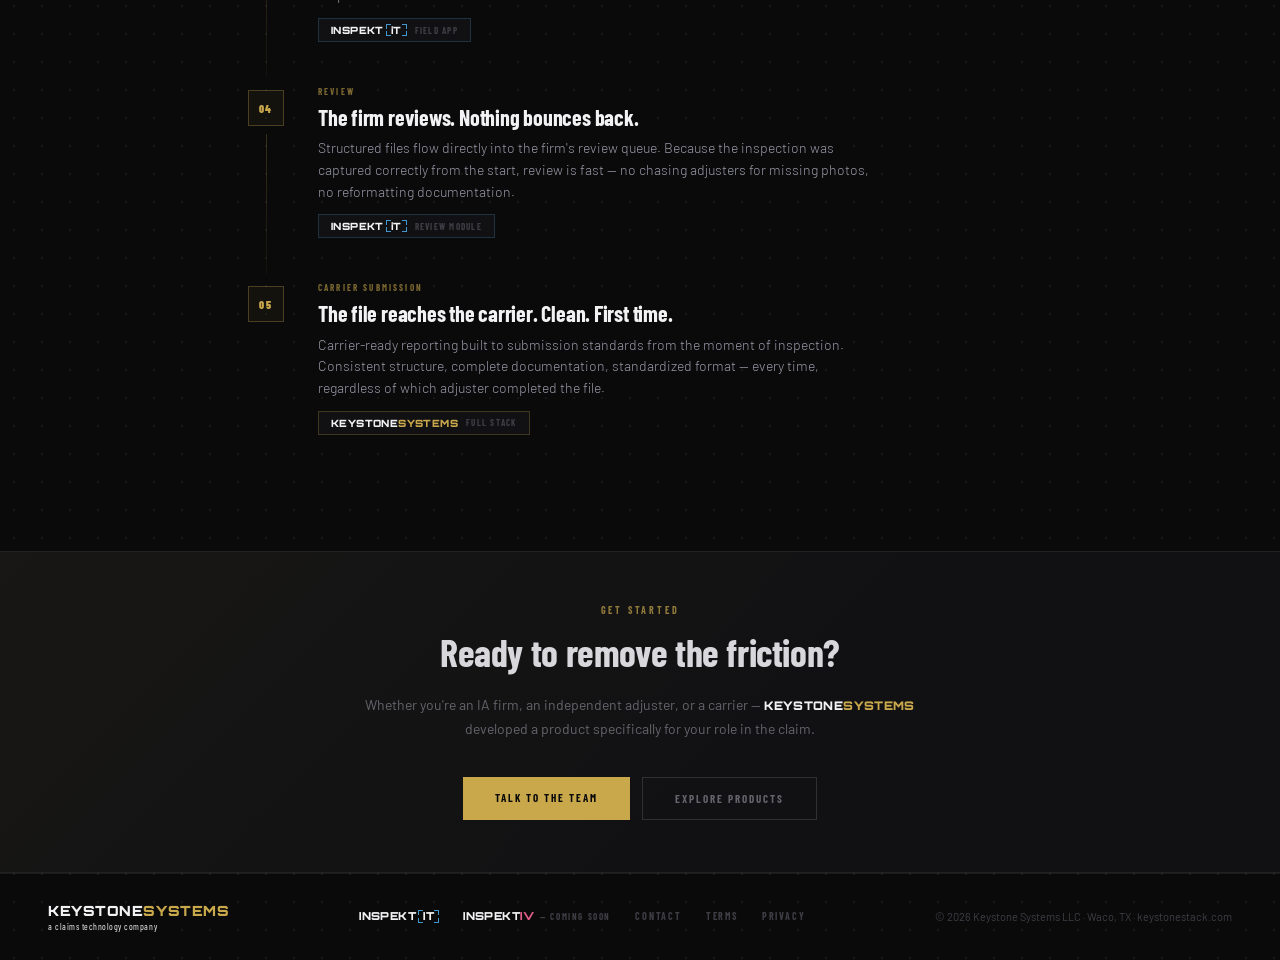
==== commit a2e8c36c: "Fix footer: replace dead About/Contact links with working Contact/Terms/Privacy" ====
--- a/index.html
+++ b/index.html
@@ -1509,8 +1509,9 @@
   <div class="footer-links">
     <a href="https://inspektit.io" class="footer-link" target="_blank" rel="noopener"><span class="brand-it" style="font-size:11px;">INSPEKT<span class="bk"><span class="c tl"></span><span class="c tr"></span><span class="c bl"></span><span class="c br"></span>iT</span></span></a>
     <a href="/inspektiv.html" class="footer-link"><span class="brand-iv" style="font-size:11px;">INSPEKT<span class="acc">iV</span></span><span style="margin-left:6px;font-family:'Barlow Condensed',sans-serif;font-size:9px;letter-spacing:.18em;">— COMING SOON</span></a>
-    <a href="#" class="footer-link">About</a>
-    <a href="#" class="footer-link">Contact</a>
+    <a href="/contact.html" class="footer-link">Contact</a>
+    <a href="/terms.html" class="footer-link">Terms</a>
+    <a href="/privacy.html" class="footer-link">Privacy</a>
   </div>
   <div class="footer-copy">&copy; 2026 Keystone Systems LLC &middot; Waco, TX &middot; keystonestack.com</div>
 </footer>
